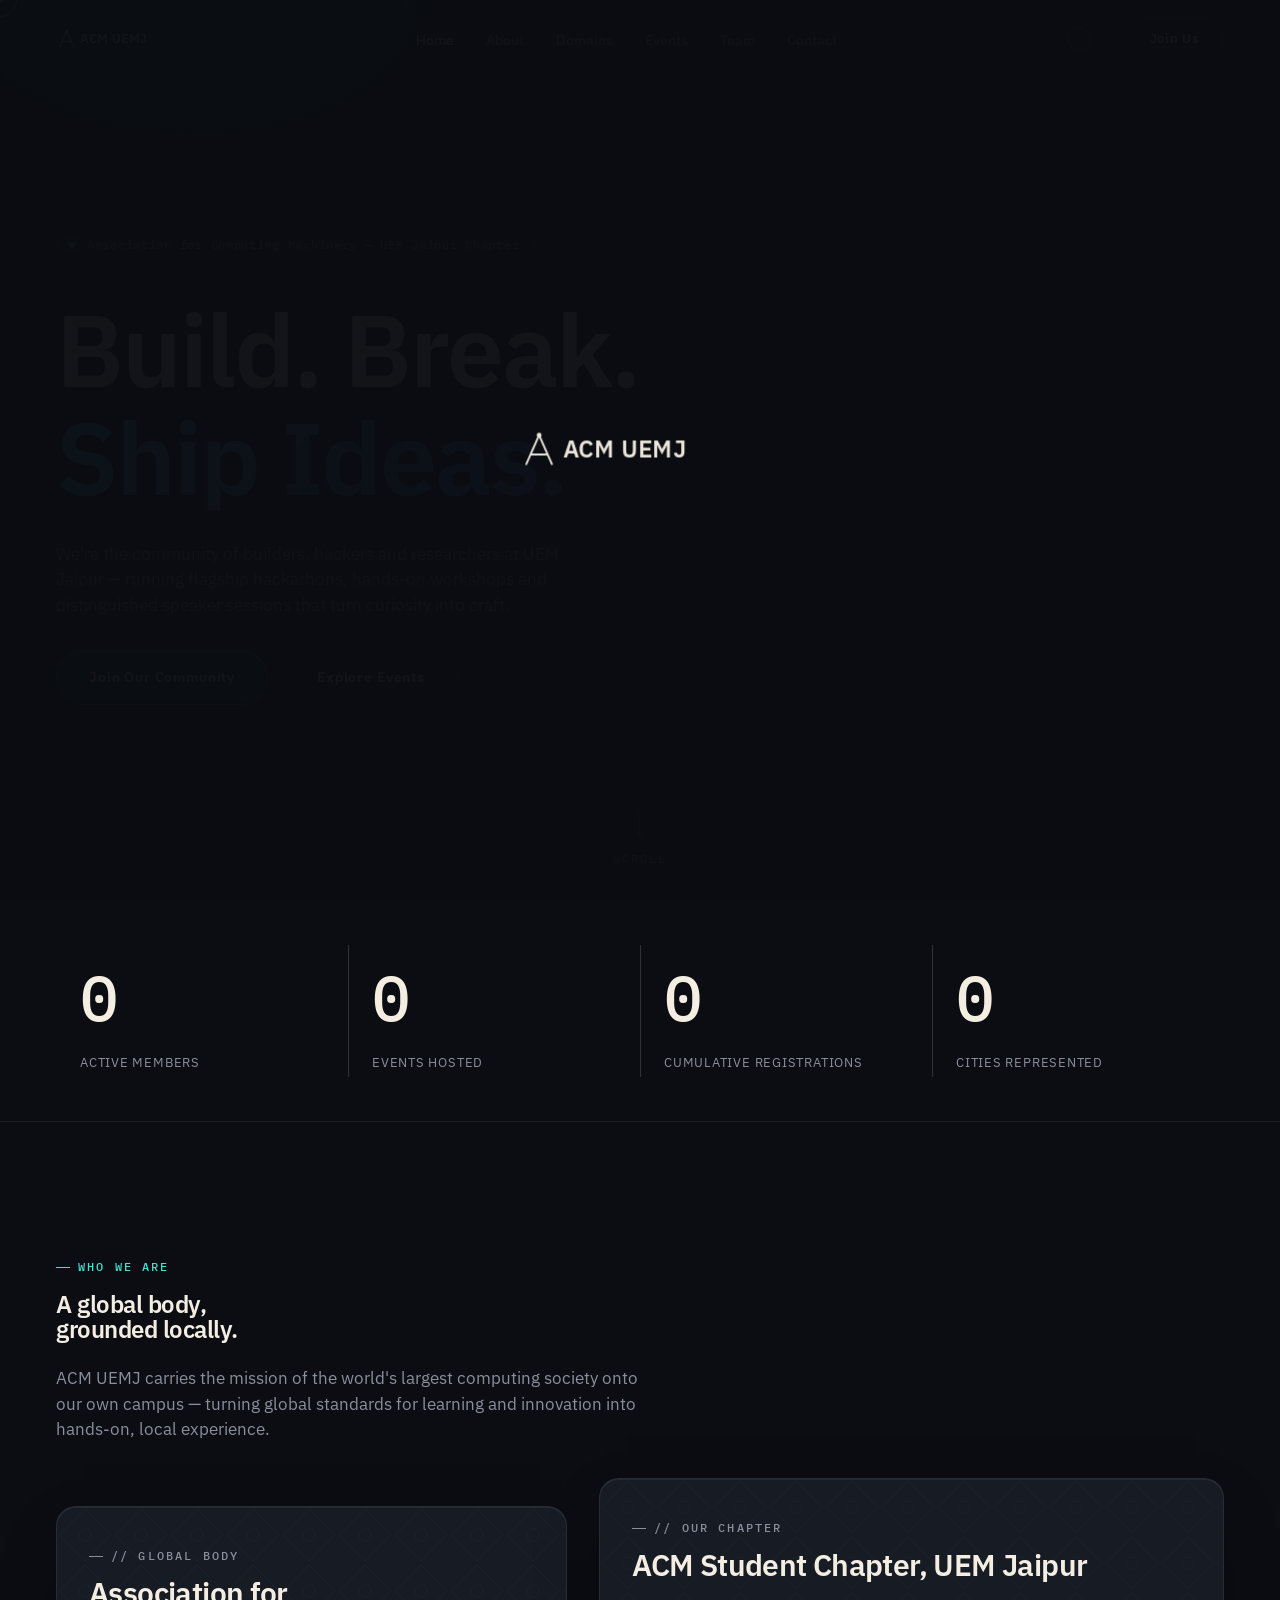
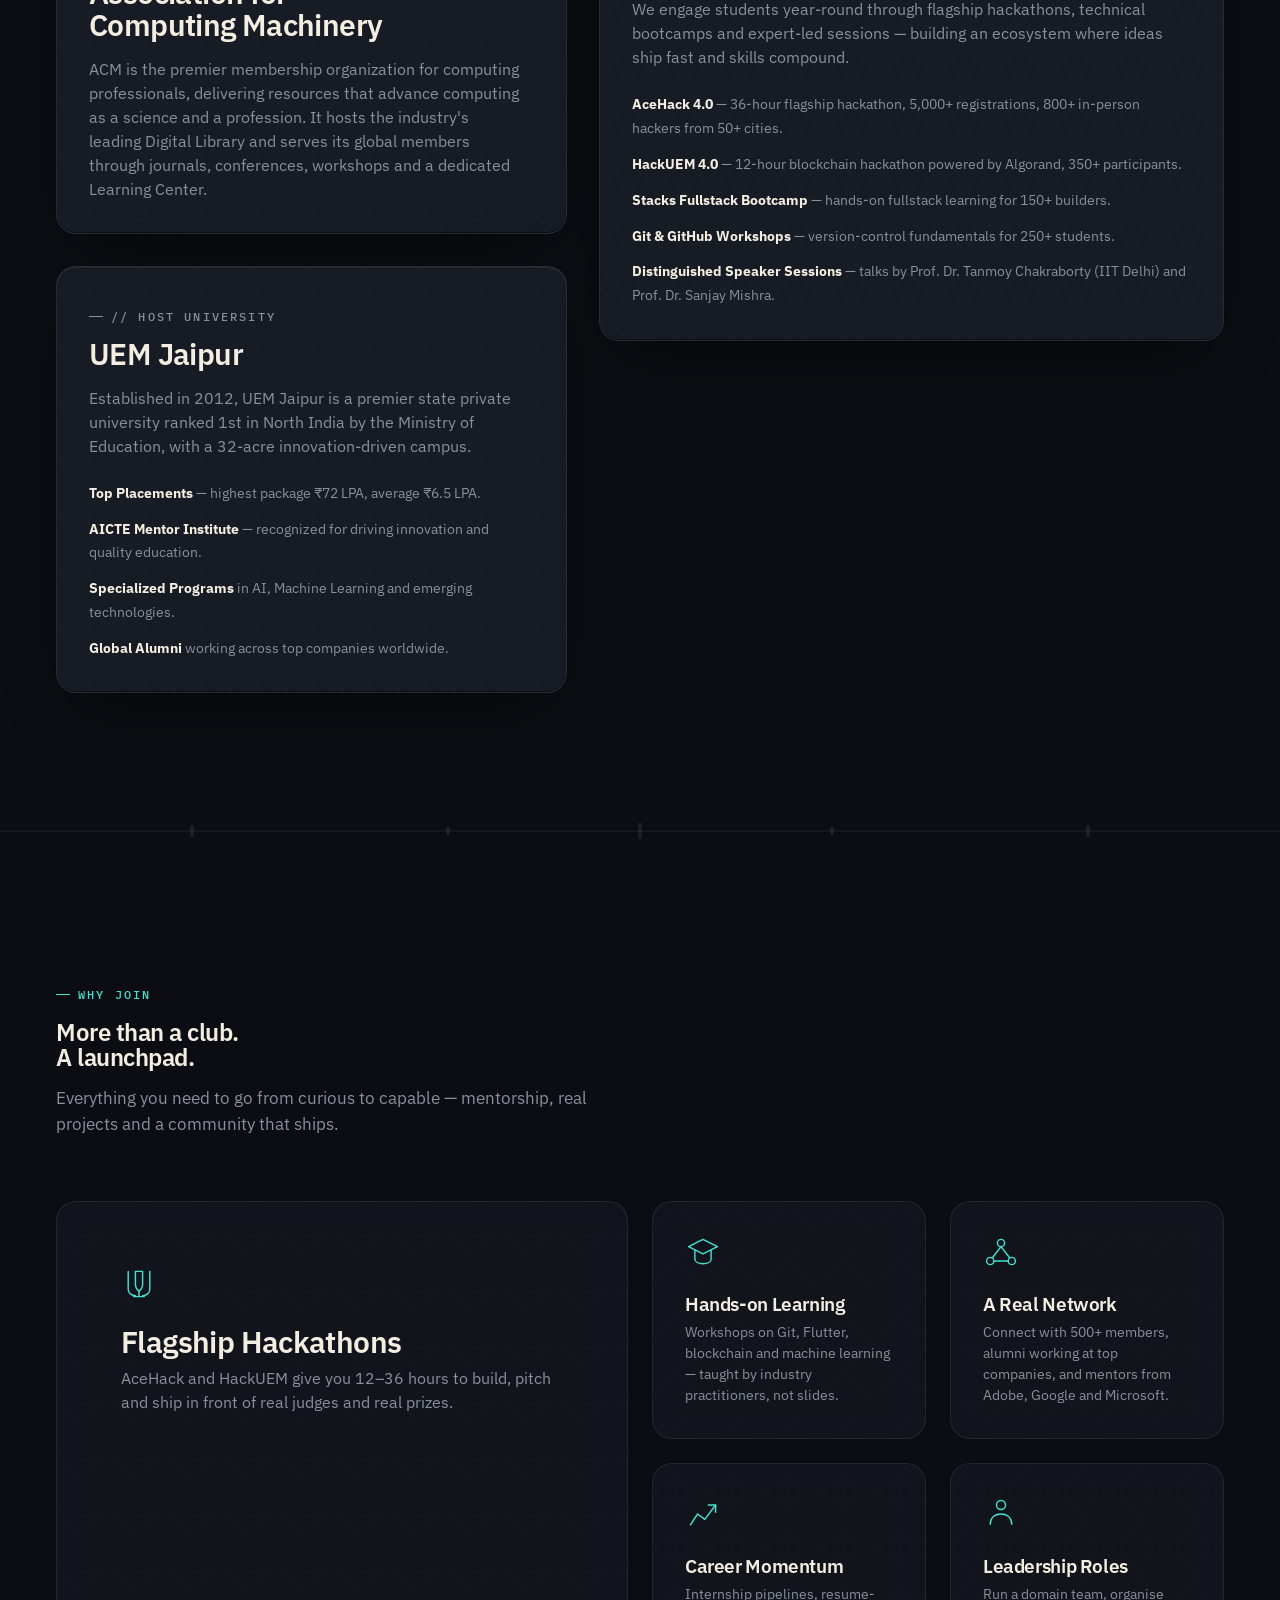
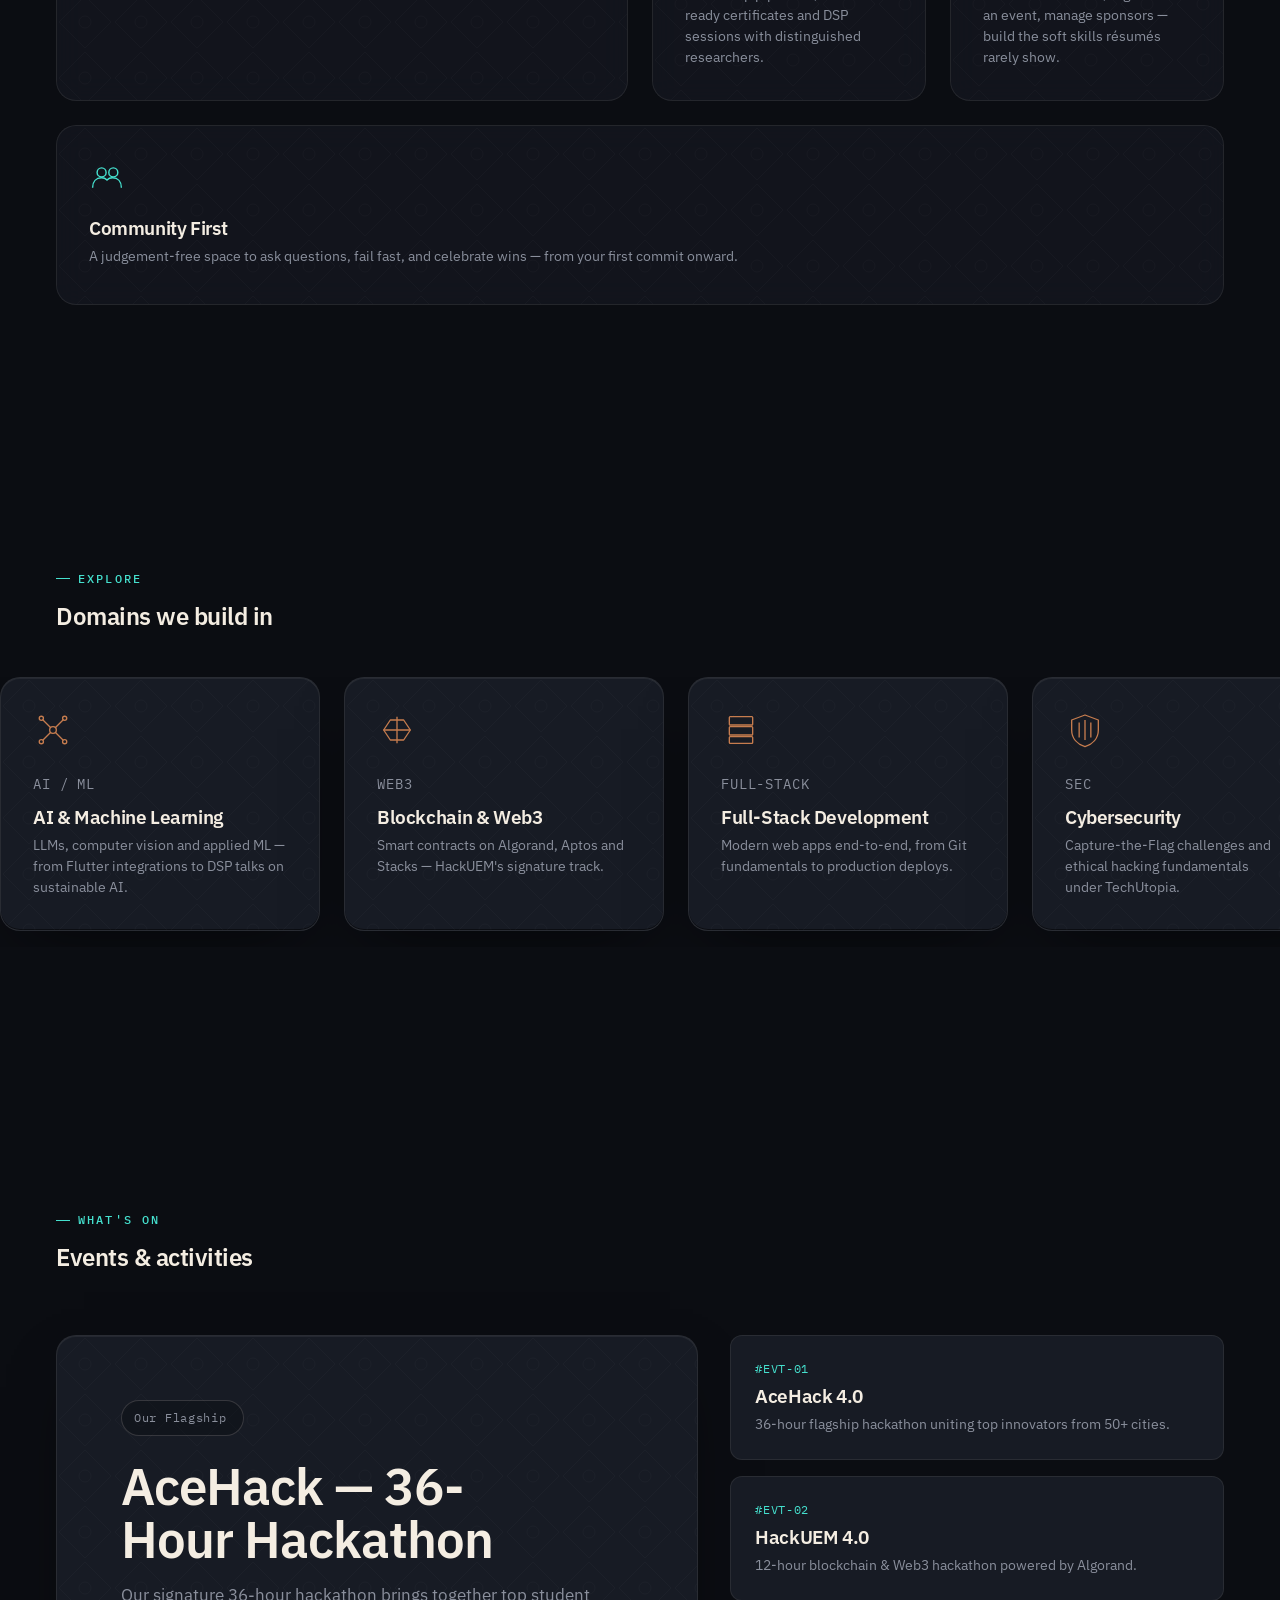
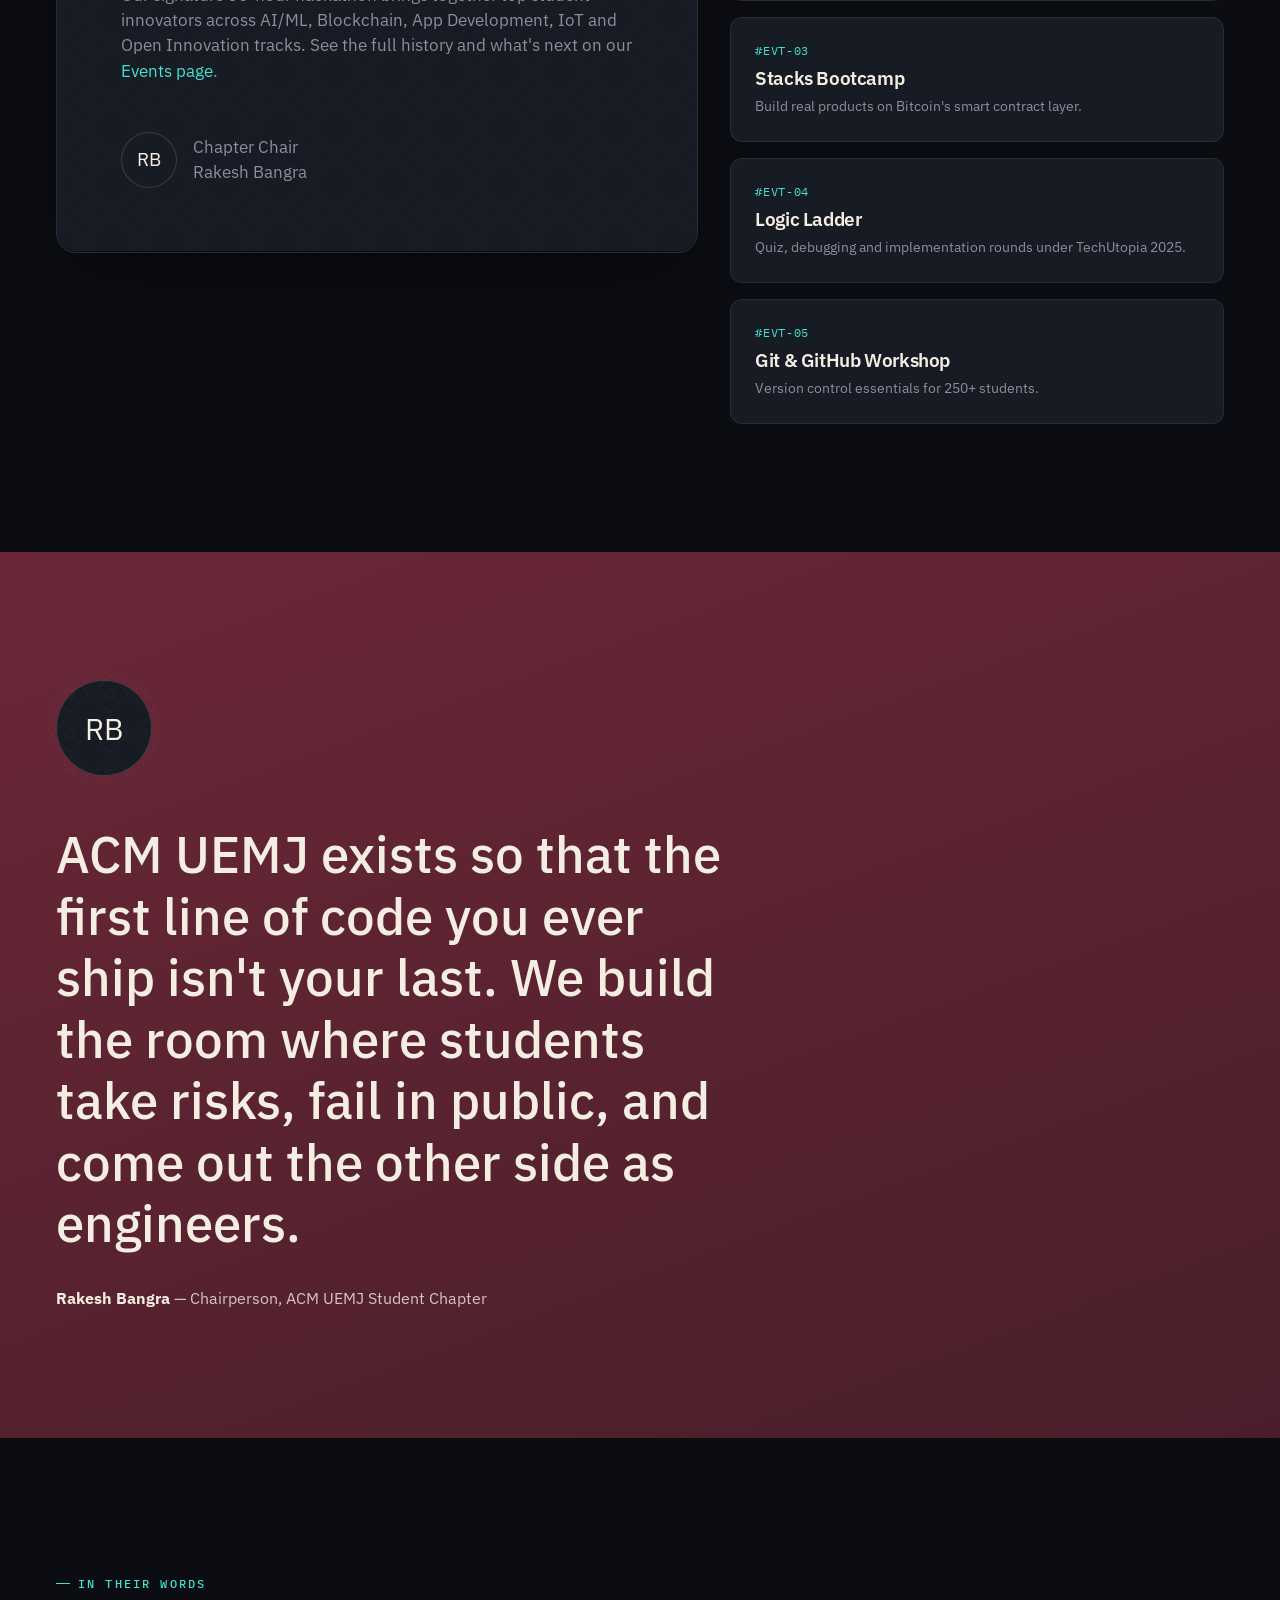
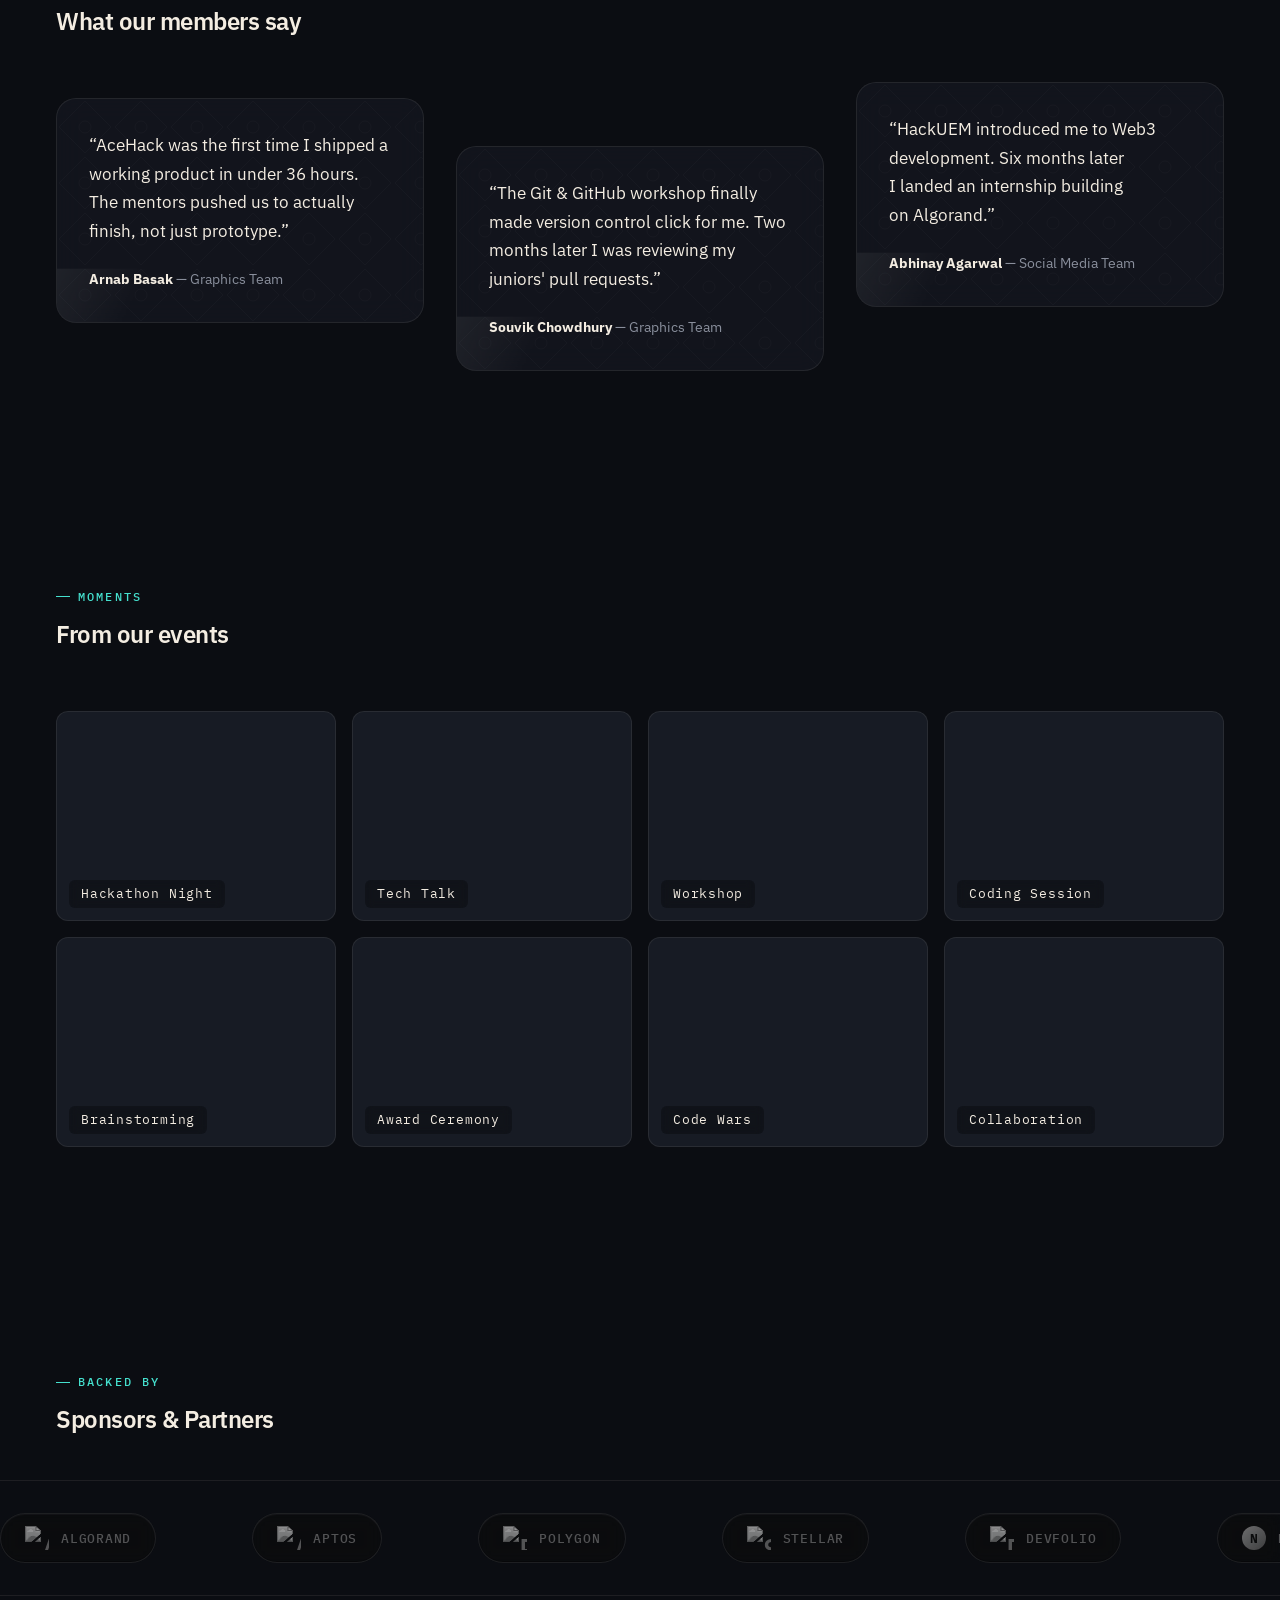
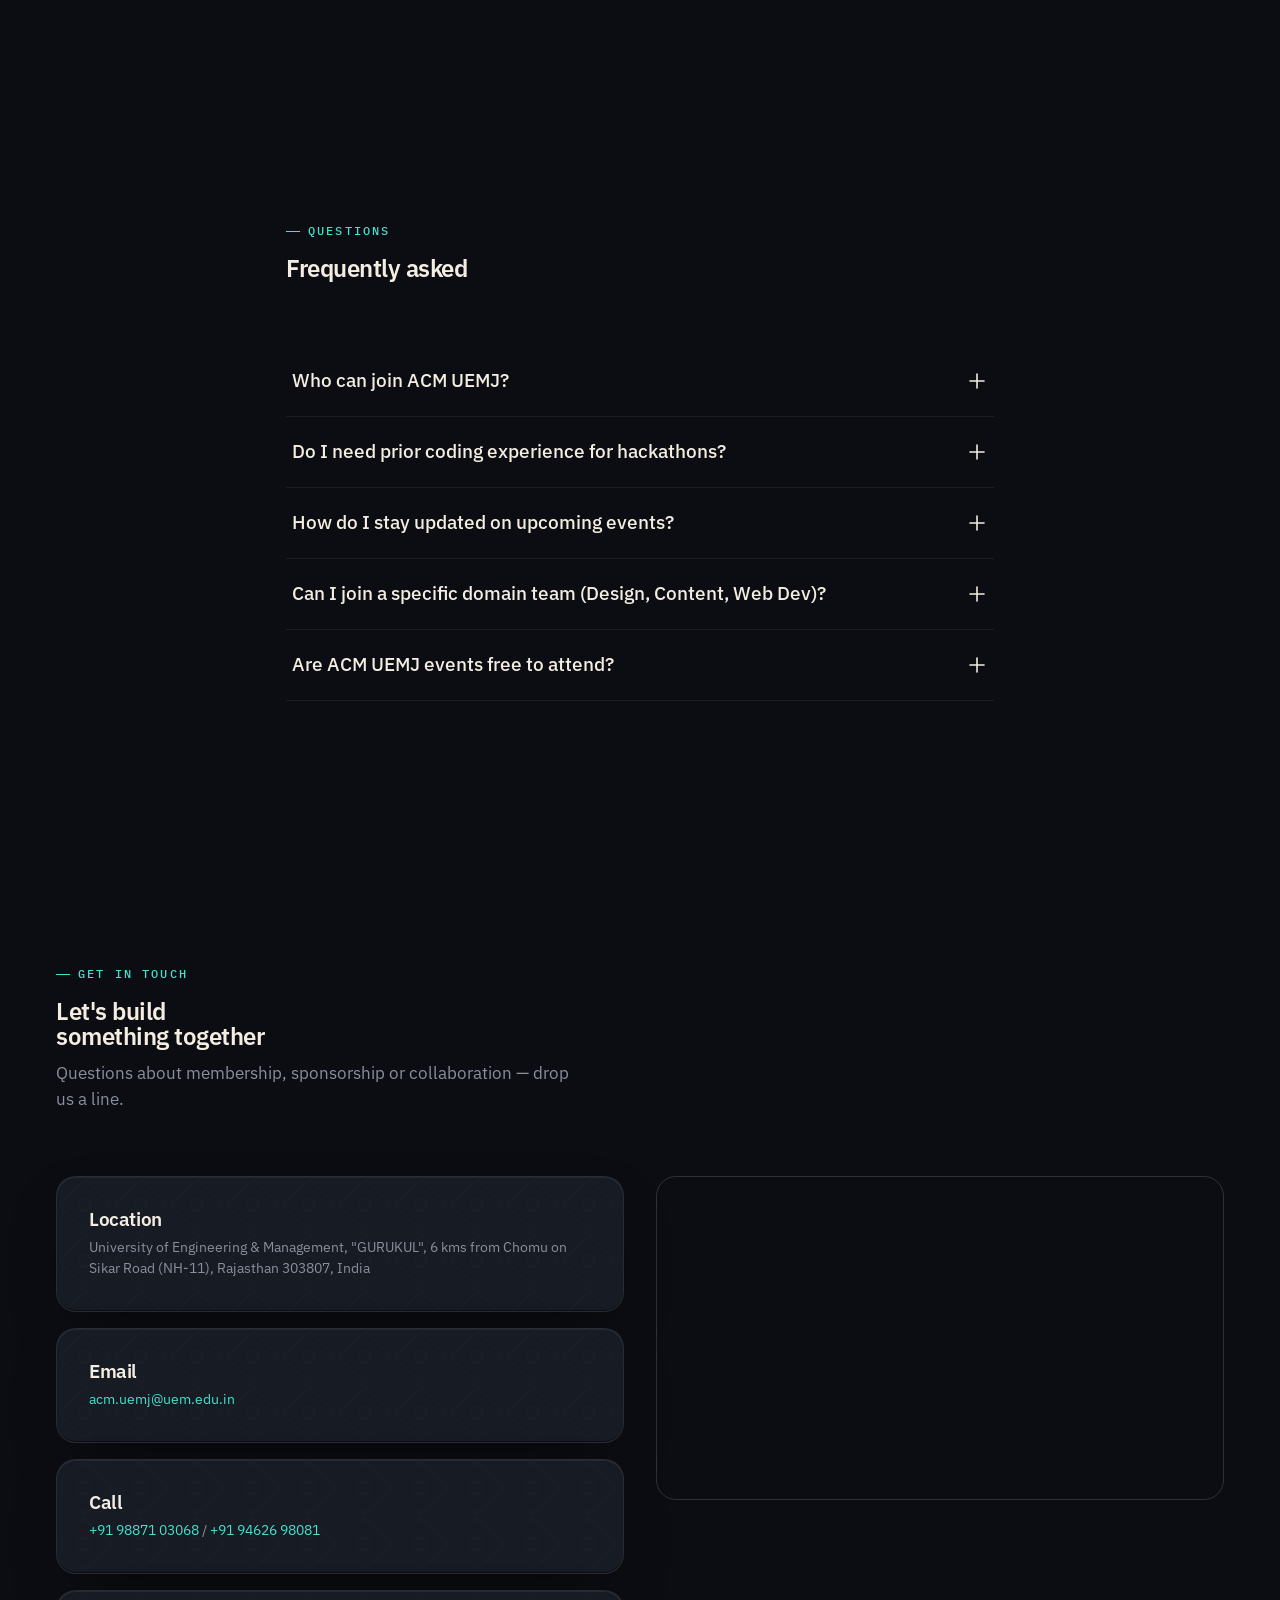
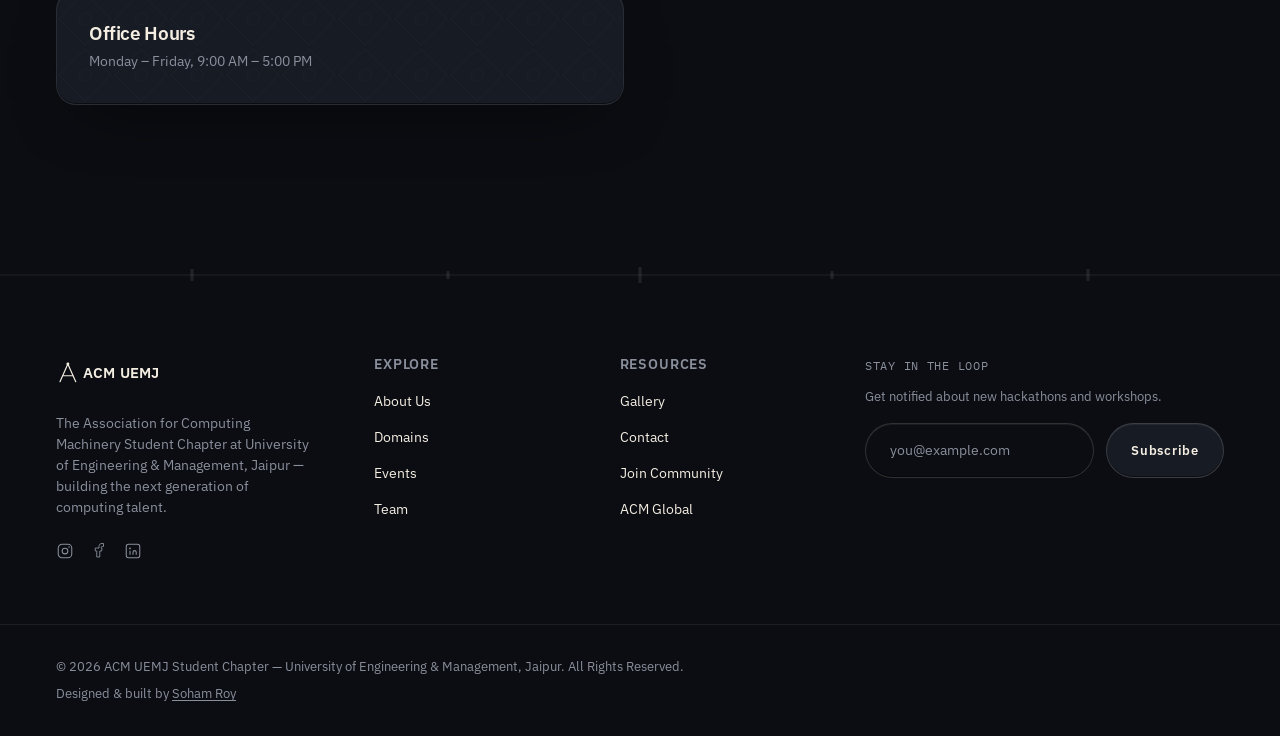
==== index.html @ 5902fcad "Initial ACM UEMJ website" ====
<!doctype html>
<html lang="en">
<head>
<meta charset="UTF-8">
<meta name="viewport" content="width=device-width, initial-scale=1.0">
<title>ACM UEM Jaipur — Association for Computing Machinery Student Chapter</title>
<meta name="description" content="ACM UEM Jaipur is the university's premier student chapter for computing — hackathons, workshops, distinguished speaker talks and a community of builders. Join AceHack, HackUEM and more.">
<meta property="og:title" content="ACM UEM Jaipur — Association for Computing Machinery Student Chapter">
<meta property="og:description" content="ACM UEM Jaipur is the university's premier student chapter for computing — hackathons, workshops, distinguished speaker talks and a community of builders. Join AceHack, HackUEM and more.">
<meta property="og:type" content="website">
<meta name="theme-color" content="#0B0D12">
<link rel="icon" type="image/svg+xml" href="data:image/svg+xml,%3Csvg xmlns='http://www.w3.org/2000/svg' viewBox='0 0 48 48'%3E%3Crect width='48' height='48' rx='10' fill='%230B0D12'/%3E%3Cg stroke='%2345E0CE' stroke-width='2.6' stroke-linecap='round' stroke-linejoin='round' fill='none'%3E%3Cpath d='M12 34 L24 12 L36 34'/%3E%3Cpath d='M17 25 L31 25'/%3E%3C/g%3E%3Ccircle cx='24' cy='12' r='2.6' fill='%2345E0CE'/%3E%3C/svg%3E">

<link rel="preconnect" href="https://fonts.googleapis.com">
<link rel="preconnect" href="https://fonts.gstatic.com" crossorigin>
<link rel="preconnect" href="https://api.fontshare.com">
<link href="https://api.fontshare.com/v2/css?f[]=clash-display@500,600&display=swap" rel="stylesheet">
<link href="https://fonts.googleapis.com/css2?family=IBM+Plex+Sans:wght@400;500;600;700&family=IBM+Plex+Mono:wght@400;500;600&display=swap" rel="stylesheet">

<link rel="stylesheet" href="css/base.css">
<link rel="stylesheet" href="css/components.css">
<link rel="stylesheet" href="css/pages.css">
<link rel="stylesheet" href="css/animations.css">
<link rel="stylesheet" href="css/responsive.css">
</head>
<body>

<a class="l-skip-link" href="#main-content">Skip to content</a>

<!-- Shared Yantra SVG sprite — symbol defs only, never rendered directly -->
<svg style="position:absolute;width:0;height:0;overflow:hidden" aria-hidden="true">
  <symbol id="yantra-arc" viewBox="0 0 200 200">
    <g fill="none" stroke="currentColor" stroke-width="2" stroke-linecap="round">
      <path pathLength="1" d="M20 180 A160 160 0 0 1 180 20"/>
      <path pathLength="1" d="M20 180 L20 165 M20 180 L35 180"/>
      <path pathLength="1" d="M52 128 L62 121"/>
      <path pathLength="1" d="M84 96 L94 89"/>
      <path pathLength="1" d="M116 68 L109 58"/>
      <path pathLength="1" d="M148 40 L141 30"/>
      <path pathLength="1" d="M180 20 L165 20 M180 20 L180 35"/>
      <circle cx="20" cy="180" r="4" fill="currentColor" stroke="none"/>
      <circle cx="100" cy="100" r="3" fill="currentColor" stroke="none"/>
      <circle cx="180" cy="20" r="4" fill="currentColor" stroke="none"/>
      <path pathLength="1" d="M20 180 L100 100 L180 20"/>
    </g>
  </symbol>

  <symbol id="yantra-tick-rule" viewBox="0 0 400 20">
    <g stroke="currentColor" stroke-width="1">
      <line x1="0" y1="10" x2="400" y2="10"/>
      <line x1="60" y1="4" x2="60" y2="16"/>
      <line x1="140" y1="6" x2="140" y2="14"/>
      <line x1="200" y1="2" x2="200" y2="18"/>
      <line x1="260" y1="6" x2="260" y2="14"/>
      <line x1="340" y1="4" x2="340" y2="16"/>
    </g>
  </symbol>

  <symbol id="yantra-wordmark" viewBox="0 0 300 64" fill="none">
    <g stroke="currentColor" stroke-width="2.4" stroke-linecap="round" stroke-linejoin="round">
      <path pathLength="1" d="M8 50 L24 14 L40 50"/>
      <path pathLength="1" d="M14 38 L34 38"/>
      <circle cx="24" cy="14" r="3" fill="currentColor" stroke="none"/>
    </g>
    <text x="54" y="42" font-family="'Clash Display','IBM Plex Sans',sans-serif" font-size="30" font-weight="600" fill="currentColor" letter-spacing="0.5">ACM UEMJ</text>
  </symbol>

  <symbol id="icon-plus" viewBox="0 0 22 22">
    <g stroke="currentColor" stroke-width="1.6" stroke-linecap="round">
      <line x1="11" y1="4" x2="11" y2="18"/>
      <line x1="4" y1="11" x2="18" y2="11"/>
    </g>
  </symbol>
  <symbol id="icon-node" viewBox="0 0 22 22">
    <g stroke="currentColor" stroke-width="1.6" stroke-linecap="round">
      <line x1="4" y1="11" x2="18" y2="11"/>
      <circle cx="4" cy="11" r="2" fill="currentColor" stroke="none"/>
      <circle cx="18" cy="11" r="2" fill="currentColor" stroke="none"/>
    </g>
  </symbol>

  <!-- Domain micro-icons — each a content-appropriate variant of the arc+circuit vocabulary -->
  <symbol id="icon-ai" viewBox="0 0 48 48">
    <g fill="none" stroke="currentColor" stroke-width="1.6" stroke-linecap="round">
      <circle cx="24" cy="24" r="4"/>
      <circle cx="10" cy="10" r="2.5"/>
      <circle cx="38" cy="10" r="2.5"/>
      <circle cx="10" cy="38" r="2.5"/>
      <circle cx="38" cy="38" r="2.5"/>
      <path d="M21 21 L12 12 M27 21 L36 12 M21 27 L12 36 M27 27 L36 36"/>
    </g>
  </symbol>
  <symbol id="icon-blockchain" viewBox="0 0 48 48">
    <g fill="none" stroke="currentColor" stroke-width="1.6" stroke-linejoin="round">
      <path d="M16 12 L32 12 L40 24 L32 36 L16 36 L8 24 Z"/>
      <path d="M24 8 L24 40 M8 24 L40 24"/>
    </g>
  </symbol>
  <symbol id="icon-fullstack" viewBox="0 0 48 48">
    <g fill="none" stroke="currentColor" stroke-width="1.6">
      <rect x="10" y="8" width="28" height="10" rx="1"/>
      <rect x="10" y="20" width="28" height="10" rx="1"/>
      <rect x="10" y="32" width="28" height="8" rx="1"/>
    </g>
  </symbol>
  <symbol id="icon-security" viewBox="0 0 48 48">
    <g fill="none" stroke="currentColor" stroke-width="1.6" stroke-linejoin="round">
      <path d="M24 6 L40 12 V24 C40 34 33 41 24 44 C15 41 8 34 8 24 V12 Z"/>
      <path d="M17 15 L17 33 M24 12 L24 36 M31 15 L31 33"/>
    </g>
  </symbol>
  <symbol id="icon-cp" viewBox="0 0 48 48">
    <g fill="none" stroke="currentColor" stroke-width="1.6" stroke-linecap="round">
      <line x1="10" y1="10" x2="10" y2="38"/>
      <line x1="38" y1="10" x2="38" y2="38"/>
      <line x1="10" y1="14" x2="38" y2="14"/>
      <line x1="10" y1="22" x2="38" y2="22"/>
      <line x1="10" y1="30" x2="38" y2="30"/>
      <line x1="10" y1="38" x2="38" y2="38"/>
    </g>
  </symbol>

  <!-- Why-Join icons, stroke-draw on scroll -->
  <symbol id="icon-learning" viewBox="0 0 40 40">
    <g fill="none" stroke="currentColor" stroke-width="1.6" stroke-linecap="round" stroke-linejoin="round">
      <path d="M4 14 L20 6 L36 14 L20 22 Z"/>
      <path d="M11 18 V28 C11 31 15 33 20 33 C25 33 29 31 29 28 V18"/>
    </g>
  </symbol>
  <symbol id="icon-network" viewBox="0 0 40 40">
    <g fill="none" stroke="currentColor" stroke-width="1.6">
      <circle cx="20" cy="10" r="4"/>
      <circle cx="8" cy="30" r="4"/>
      <circle cx="32" cy="30" r="4"/>
      <path d="M20 14 L10 27 M20 14 L30 27 M12 30 L28 30"/>
    </g>
  </symbol>
  <symbol id="icon-hackathon" viewBox="0 0 40 40">
    <g fill="none" stroke="currentColor" stroke-width="1.6" stroke-linecap="round" stroke-linejoin="round">
      <path d="M8 6 L8 26 C8 30 12 33 16 33"/>
      <path d="M32 6 L32 26 C32 30 28 33 24 33"/>
      <path d="M16 6 L24 6 L24 20 C24 25 20 28 20 28 C20 28 16 25 16 20 Z"/>
      <line x1="20" y1="28" x2="20" y2="34"/>
      <line x1="14" y1="34" x2="26" y2="34"/>
    </g>
  </symbol>
  <symbol id="icon-career" viewBox="0 0 40 40">
    <g fill="none" stroke="currentColor" stroke-width="1.6" stroke-linecap="round" stroke-linejoin="round">
      <path d="M6 32 L14 20 L22 26 L34 10"/>
      <path d="M26 10 L34 10 L34 18"/>
    </g>
  </symbol>
  <symbol id="icon-leadership" viewBox="0 0 40 40">
    <g fill="none" stroke="currentColor" stroke-width="1.6">
      <circle cx="20" cy="10" r="5"/>
      <path d="M8 32 C8 24 13 20 20 20 C27 20 32 24 32 32"/>
    </g>
  </symbol>
  <symbol id="icon-community" viewBox="0 0 40 40">
    <g fill="none" stroke="currentColor" stroke-width="1.6">
      <circle cx="14" cy="16" r="5"/>
      <circle cx="27" cy="16" r="5"/>
      <path d="M4 33 C4 26 8 22 14 22 C16.5 22 18.6 23 20 24.5 C21.4 23 23.5 22 26 22 C32 22 36 26 36 33"/>
    </g>
  </symbol>
</svg>

<div class="l-bg-glow" aria-hidden="true"></div>
<div class="l-noise" aria-hidden="true"></div>

<!-- LOADER -->
<div class="c-loader" id="loader" role="status" aria-label="Loading ACM UEMJ">
  <div class="c-loader__block"></div>
  <svg class="c-loader__engrave" viewBox="0 0 200 200" aria-hidden="true"><use href="#yantra-arc"/></svg>
  <svg class="c-loader__circuit" viewBox="0 0 200 200" aria-hidden="true"><use href="#yantra-arc"/></svg>
  <svg class="c-loader__wordmark" viewBox="0 0 300 64" aria-hidden="true"><use href="#yantra-wordmark"/></svg>
</div>

<!-- CURSOR -->
<div class="c-cursor" aria-hidden="true">
  <div class="c-cursor__dot"></div>
  <div class="c-cursor__ring"></div>
</div>

<!-- NAV -->
<header class="c-nav" id="nav">
  <div class="l-container c-nav__inner">
    <a href="index.html" class="c-nav__logo" aria-label="ACM UEMJ home">
      <svg viewBox="0 0 300 64"><use href="#yantra-wordmark"/></svg>
    </a>

    <button class="c-nav__toggle" id="navToggle" aria-label="Toggle navigation menu" aria-expanded="false" aria-controls="navLinks">
      <span></span><span></span><span></span>
    </button>

    <nav aria-label="Primary" id="navLinks" class="c-nav__links-wrap">
      <ul class="c-nav__links">
        <li><a href="index.html" class="c-nav__link" aria-current="page">Home</a></li>
        <li><a href="index.html#about" class="c-nav__link">About</a></li>
        <li><a href="index.html#domains" class="c-nav__link">Domains</a></li>
        <li><a href="event.html" class="c-nav__link">Events</a></li>
        <li><a href="team.html" class="c-nav__link">Team</a></li>
        <li><a href="index.html#contact" class="c-nav__link">Contact</a></li>
      </ul>
    </nav>

    <svg class="c-nav__progress" viewBox="0 0 28 28" aria-hidden="true">
      <circle class="c-nav__progress-track" cx="14" cy="14" r="11"/>
      <circle id="navProgressArc" cx="14" cy="14" r="11" stroke-dasharray="69.1" stroke-dashoffset="69.1" transform="rotate(-90 14 14)"/>
    </svg>

    <a href="https://chat.whatsapp.com/GP6PHTk5INKBIdCBy1PmlT" target="_blank" rel="noopener" class="c-btn c-btn--ghost c-btn--sm" data-magnetic data-cursor-hover>Join Us</a>
  </div>
</header>

<main id="main-content" tabindex="-1">

  <!-- 1. HERO -->
  <section class="s-hero" aria-label="Introduction">
    <div class="l-container s-hero__grid">
      <div class="s-hero__content">
        <p class="c-badge"><span class="c-badge__dot"></span> Association for Computing Machinery — UEM Jaipur Chapter</p>
        <h1 class="s-hero__headline" data-split-headline>
          <span>Build. Break.</span>
          <span class="s-hero__rotate" data-words='["Ship Ideas.","Ship Code.","Ship the Future."]'>Ship Ideas.</span>
        </h1>
        <p class="s-hero__sub">We're the community of builders, hackers and researchers at UEM Jaipur — running flagship hackathons, hands-on workshops and distinguished speaker sessions that turn curiosity into craft.</p>
        <div class="s-hero__actions">
          <a href="https://chat.whatsapp.com/GP6PHTk5INKBIdCBy1PmlT" target="_blank" rel="noopener" class="c-btn c-btn--primary" data-magnetic data-cursor-hover>Join Our Community</a>
          <a href="event.html" class="c-btn c-btn--ghost" data-magnetic data-cursor-hover>Explore Events</a>
        </div>
      </div>
      <canvas class="s-hero__constellation" aria-hidden="true"></canvas>
    </div>
    <div class="s-hero__scroll-cue" aria-hidden="true">
      <svg viewBox="0 0 12 40"><line x1="6" y1="0" x2="6" y2="30" stroke="currentColor" stroke-width="1"/><path d="M2 26 L6 32 L10 26" fill="none" stroke="currentColor" stroke-width="1"/></svg>
      <span>Scroll</span>
    </div>
  </section>

  <!-- 2. STATS -->
  <section class="s-stats" aria-label="Chapter statistics">
    <ul class="s-stats__rail l-container">
      <li class="s-stats__item"><span class="c-mono-stat" data-count="500" data-suffix="+">0</span><span class="s-stats__label">Active Members</span></li>
      <li class="s-stats__item"><span class="c-mono-stat" data-count="25" data-suffix="+">0</span><span class="s-stats__label">Events Hosted</span></li>
      <li class="s-stats__item"><span class="c-mono-stat" data-count="9000" data-suffix="+">0</span><span class="s-stats__label">Cumulative Registrations</span></li>
      <li class="s-stats__item"><span class="c-mono-stat" data-count="50" data-suffix="+">0</span><span class="s-stats__label">Cities Represented</span></li>
    </ul>
  </section>

  <!-- 3. ABOUT -->
  <section class="s-about" id="about" aria-labelledby="about-title">
    <div class="l-container">
      <p class="c-eyebrow" data-reveal>Who we are</p>
      <h2 id="about-title" class="s-about__title" data-reveal>A global body, grounded locally.</h2>
      <p class="s-about__intro" data-reveal>ACM UEMJ carries the mission of the world's largest computing society onto our own campus — turning global standards for learning and innovation into hands-on, local experience.</p>

      <div class="s-about__grid">
        <article class="c-card c-card--engraved s-about__panel s-about__panel--global" data-depth="0.2" data-reveal>
          <p class="c-eyebrow">// Global Body</p>
          <h3>Association for Computing Machinery</h3>
          <p>ACM is the premier membership organization for computing professionals, delivering resources that advance computing as a science and a profession. It hosts the industry's leading Digital Library and serves its global members through journals, conferences, workshops and a dedicated Learning Center.</p>
        </article>

        <article class="c-card c-card--engraved s-about__panel s-about__panel--chapter" data-depth="0.45" data-reveal>
          <p class="c-eyebrow">// Our Chapter</p>
          <h3>ACM Student Chapter, UEM Jaipur</h3>
          <p>We engage students year-round through flagship hackathons, technical bootcamps and expert-led sessions — building an ecosystem where ideas ship fast and skills compound.</p>
          <ul class="s-about__facts">
            <li><strong>AceHack 4.0</strong> — 36-hour flagship hackathon, 5,000+ registrations, 800+ in-person hackers from 50+ cities.</li>
            <li><strong>HackUEM 4.0</strong> — 12-hour blockchain hackathon powered by Algorand, 350+ participants.</li>
            <li><strong>Stacks Fullstack Bootcamp</strong> — hands-on fullstack learning for 150+ builders.</li>
            <li><strong>Git &amp; GitHub Workshops</strong> — version-control fundamentals for 250+ students.</li>
            <li><strong>Distinguished Speaker Sessions</strong> — talks by Prof. Dr. Tanmoy Chakraborty (IIT Delhi) and Prof. Dr. Sanjay Mishra.</li>
          </ul>
        </article>

        <article class="c-card c-card--engraved s-about__panel s-about__panel--university" data-depth="0.3" data-reveal>
          <p class="c-eyebrow">// Host University</p>
          <h3>UEM Jaipur</h3>
          <p>Established in 2012, UEM Jaipur is a premier state private university ranked 1st in North India by the Ministry of Education, with a 32-acre innovation-driven campus.</p>
          <ul class="s-about__facts">
            <li><strong>Top Placements</strong> — highest package ₹72 LPA, average ₹6.5 LPA.</li>
            <li><strong>AICTE Mentor Institute</strong> — recognized for driving innovation and quality education.</li>
            <li><strong>Specialized Programs</strong> in AI, Machine Learning and emerging technologies.</li>
            <li><strong>Global Alumni</strong> working across top companies worldwide.</li>
          </ul>
        </article>
      </div>
    </div>
  </section>

  <svg class="c-divider--yantra" viewBox="0 0 400 20" preserveAspectRatio="none" aria-hidden="true" data-reveal="draw"><use href="#yantra-tick-rule"/></svg>

  <!-- 4. WHY JOIN -->
  <section class="s-why" aria-labelledby="why-title">
    <div class="l-container">
      <p class="c-eyebrow" data-reveal>Why join</p>
      <h2 id="why-title" data-reveal>More than a club. A launchpad.</h2>
      <p class="s-why__intro" data-reveal>Everything you need to go from curious to capable — mentorship, real projects and a community that ships.</p>

      <div class="s-why__grid">
        <article class="c-card c-card--feature s-why__card s-why__card--feature" data-reveal>
          <svg class="s-why__icon" viewBox="0 0 40 40" aria-hidden="true" data-reveal="draw"><use href="#icon-hackathon"/></svg>
          <h3>Flagship Hackathons</h3>
          <p>AceHack and HackUEM give you 12–36 hours to build, pitch and ship in front of real judges and real prizes.</p>
        </article>
        <article class="c-card s-why__card" data-reveal>
          <svg class="s-why__icon" viewBox="0 0 40 40" aria-hidden="true" data-reveal="draw"><use href="#icon-learning"/></svg>
          <h3>Hands-on Learning</h3>
          <p>Workshops on Git, Flutter, blockchain and machine learning — taught by industry practitioners, not slides.</p>
        </article>
        <article class="c-card s-why__card" data-reveal>
          <svg class="s-why__icon" viewBox="0 0 40 40" aria-hidden="true" data-reveal="draw"><use href="#icon-network"/></svg>
          <h3>A Real Network</h3>
          <p>Connect with 500+ members, alumni working at top companies, and mentors from Adobe, Google and Microsoft.</p>
        </article>
        <article class="c-card s-why__card" data-reveal>
          <svg class="s-why__icon" viewBox="0 0 40 40" aria-hidden="true" data-reveal="draw"><use href="#icon-career"/></svg>
          <h3>Career Momentum</h3>
          <p>Internship pipelines, resume-ready certificates and DSP sessions with distinguished researchers.</p>
        </article>
        <article class="c-card s-why__card" data-reveal>
          <svg class="s-why__icon" viewBox="0 0 40 40" aria-hidden="true" data-reveal="draw"><use href="#icon-leadership"/></svg>
          <h3>Leadership Roles</h3>
          <p>Run a domain team, organise an event, manage sponsors — build the soft skills résumés rarely show.</p>
        </article>
        <article class="c-card s-why__card s-why__card--wide" data-reveal>
          <svg class="s-why__icon" viewBox="0 0 40 40" aria-hidden="true" data-reveal="draw"><use href="#icon-community"/></svg>
          <h3>Community First</h3>
          <p>A judgement-free space to ask questions, fail fast, and celebrate wins — from your first commit onward.</p>
        </article>
      </div>
    </div>
  </section>

  <!-- 5. DOMAINS -->
  <section class="s-domains" id="domains" aria-labelledby="domains-title">
    <div class="l-container s-domains__head">
      <p class="c-eyebrow" data-reveal>Explore</p>
      <h2 id="domains-title" data-reveal>Domains we build in</h2>
    </div>
    <ul class="s-domains__rail" data-lenis-prevent>
      <li class="c-card c-card--engraved s-domains__card" data-tilt>
        <svg class="s-domains__icon" viewBox="0 0 48 48" aria-hidden="true"><use href="#icon-ai"/></svg>
        <p class="s-domains__tag">AI / ML</p>
        <h3>AI &amp; Machine Learning</h3>
        <p>LLMs, computer vision and applied ML — from Flutter integrations to DSP talks on sustainable AI.</p>
      </li>
      <li class="c-card c-card--engraved s-domains__card" data-tilt>
        <svg class="s-domains__icon" viewBox="0 0 48 48" aria-hidden="true"><use href="#icon-blockchain"/></svg>
        <p class="s-domains__tag">WEB3</p>
        <h3>Blockchain &amp; Web3</h3>
        <p>Smart contracts on Algorand, Aptos and Stacks — HackUEM's signature track.</p>
      </li>
      <li class="c-card c-card--engraved s-domains__card" data-tilt>
        <svg class="s-domains__icon" viewBox="0 0 48 48" aria-hidden="true"><use href="#icon-fullstack"/></svg>
        <p class="s-domains__tag">FULL-STACK</p>
        <h3>Full-Stack Development</h3>
        <p>Modern web apps end-to-end, from Git fundamentals to production deploys.</p>
      </li>
      <li class="c-card c-card--engraved s-domains__card" data-tilt>
        <svg class="s-domains__icon" viewBox="0 0 48 48" aria-hidden="true"><use href="#icon-security"/></svg>
        <p class="s-domains__tag">SEC</p>
        <h3>Cybersecurity</h3>
        <p>Capture-the-Flag challenges and ethical hacking fundamentals under TechUtopia.</p>
      </li>
      <li class="c-card c-card--engraved s-domains__card" data-tilt>
        <svg class="s-domains__icon" viewBox="0 0 48 48" aria-hidden="true"><use href="#icon-cp"/></svg>
        <p class="s-domains__tag">CP</p>
        <h3>Competitive Programming</h3>
        <p>Logic Ladder and campus-wide coding competitions to sharpen algorithmic thinking.</p>
      </li>
    </ul>
  </section>

  <!-- 6. EVENTS PREVIEW -->
  <section class="s-events" id="events" aria-labelledby="events-title">
    <div class="l-container">
      <p class="c-eyebrow" data-reveal>What's on</p>
      <h2 id="events-title" data-reveal>Events &amp; activities</h2>

      <div class="s-events__grid">
        <article class="c-card c-card--engraved c-card--feature s-events__featured" data-reveal>
          <span class="c-badge">Our Flagship</span>
          <h3>AceHack — 36-Hour Hackathon</h3>
          <p>Our signature 36-hour hackathon brings together top student innovators across AI/ML, Blockchain, App Development, IoT and Open Innovation tracks. See the full history and what's next on our <a href="event.html">Events page</a>.</p>
          <div class="s-events__speaker">
            <div class="c-monogram" aria-hidden="true">RB</div>
            <div>
              <p class="s-events__speaker-label">Chapter Chair</p>
              <p class="s-events__speaker-name">Rakesh Bangra</p>
            </div>
          </div>
        </article>

        <ul class="s-events__rail" data-lenis-prevent>
          <li class="c-card c-card--placard"><p class="s-events__id">#EVT-01</p><h4>AceHack 4.0</h4><p>36-hour flagship hackathon uniting top innovators from 50+ cities.</p></li>
          <li class="c-card c-card--placard"><p class="s-events__id">#EVT-02</p><h4>HackUEM 4.0</h4><p>12-hour blockchain &amp; Web3 hackathon powered by Algorand.</p></li>
          <li class="c-card c-card--placard"><p class="s-events__id">#EVT-03</p><h4>Stacks Bootcamp</h4><p>Build real products on Bitcoin's smart contract layer.</p></li>
          <li class="c-card c-card--placard"><p class="s-events__id">#EVT-04</p><h4>Logic Ladder</h4><p>Quiz, debugging and implementation rounds under TechUtopia 2025.</p></li>
          <li class="c-card c-card--placard"><p class="s-events__id">#EVT-05</p><h4>Git &amp; GitHub Workshop</h4><p>Version control essentials for 250+ students.</p></li>
        </ul>
      </div>
    </div>
  </section>

  <!-- 7. CHAIRPERSON QUOTE -->
  <section class="s-quote" aria-label="Message from the chairperson">
    <div class="l-container s-quote__grid">
      <div class="c-monogram c-monogram--jali" aria-hidden="true">RB</div>
      <div class="s-quote__body">
        <svg class="s-quote__mark" viewBox="0 0 200 200" aria-hidden="true"><use href="#yantra-arc"/></svg>
        <blockquote class="s-quote__text">ACM UEMJ exists so that the first line of code you ever ship isn't your last. We build the room where students take risks, fail in public, and come out the other side as engineers.</blockquote>
        <p class="s-quote__author"><strong>Rakesh Bangra</strong> — Chairperson, ACM UEMJ Student Chapter</p>
      </div>
    </div>
  </section>

  <!-- 8. TESTIMONIALS -->
  <section class="s-testimonials" aria-labelledby="testimonials-title">
    <div class="l-container">
      <p class="c-eyebrow" data-reveal>In their words</p>
      <h2 id="testimonials-title" data-reveal>What our members say</h2>
      <ul class="s-testimonials__grid">
        <li class="c-card s-testimonials__card" data-reveal>
          <p>&ldquo;AceHack was the first time I shipped a working product in under 36 hours. The mentors pushed us to actually finish, not just prototype.&rdquo;</p>
          <p class="s-testimonials__author"><strong>Arnab Basak</strong> — Graphics Team</p>
        </li>
        <li class="c-card s-testimonials__card" data-reveal>
          <p>&ldquo;The Git &amp; GitHub workshop finally made version control click for me. Two months later I was reviewing my juniors' pull requests.&rdquo;</p>
          <p class="s-testimonials__author"><strong>Souvik Chowdhury</strong> — Graphics Team</p>
        </li>
        <li class="c-card s-testimonials__card" data-reveal>
          <p>&ldquo;HackUEM introduced me to Web3 development. Six months later I landed an internship building on Algorand.&rdquo;</p>
          <p class="s-testimonials__author"><strong>Abhinay Agarwal</strong> — Social Media Team</p>
        </li>
      </ul>
    </div>
  </section>

  <!-- 9. GALLERY -->
  <section class="s-gallery" id="gallery" aria-labelledby="gallery-title">
    <div class="l-container">
      <p class="c-eyebrow" data-reveal>Moments</p>
      <h2 id="gallery-title" data-reveal>From our events</h2>
      <ul class="s-gallery__grid">
        <li class="c-plate" role="img" aria-label="Abstract generative pattern representing: Hackathon Night"><canvas data-seed="Hackathon Night"></canvas><span class="c-plate__caption">Hackathon Night</span></li>
        <li class="c-plate" role="img" aria-label="Abstract generative pattern representing: Tech Talk"><canvas data-seed="Tech Talk"></canvas><span class="c-plate__caption">Tech Talk</span></li>
        <li class="c-plate" role="img" aria-label="Abstract generative pattern representing: Workshop"><canvas data-seed="Workshop"></canvas><span class="c-plate__caption">Workshop</span></li>
        <li class="c-plate" role="img" aria-label="Abstract generative pattern representing: Coding Session"><canvas data-seed="Coding Session"></canvas><span class="c-plate__caption">Coding Session</span></li>
        <li class="c-plate" role="img" aria-label="Abstract generative pattern representing: Brainstorming"><canvas data-seed="Brainstorming"></canvas><span class="c-plate__caption">Brainstorming</span></li>
        <li class="c-plate" role="img" aria-label="Abstract generative pattern representing: Award Ceremony"><canvas data-seed="Award Ceremony"></canvas><span class="c-plate__caption">Award Ceremony</span></li>
        <li class="c-plate" role="img" aria-label="Abstract generative pattern representing: Code Wars"><canvas data-seed="Code Wars"></canvas><span class="c-plate__caption">Code Wars</span></li>
        <li class="c-plate" role="img" aria-label="Abstract generative pattern representing: Collaboration"><canvas data-seed="Collaboration"></canvas><span class="c-plate__caption">Collaboration</span></li>
      </ul>
    </div>
  </section>

  <!-- 10. SPONSORS -->
  <section class="s-sponsors" aria-labelledby="sponsors-title">
    <div class="l-container"><p class="c-eyebrow" data-reveal>Backed by</p><h2 id="sponsors-title" data-reveal>Sponsors &amp; Partners</h2></div>
    <div class="c-marquee" id="sponsorMarquee">
      <ul class="c-marquee__track">
        <li class="c-sponsor-chip" title="Algorand"><img src="https://algorand.co/hs-fs/hubfs/algorand-logo-dark.svg" alt="Algorand logo" loading="lazy" decoding="async"><span>Algorand</span></li>
        <li class="c-sponsor-chip" title="Aptos"><img src="https://www.aptos.com/assets/aptos-logo.svg" alt="Aptos logo" loading="lazy" decoding="async"><span>Aptos</span></li>
        <li class="c-sponsor-chip" title="Polygon"><img src="https://polygon.technology/favicon.ico" alt="Polygon logo" loading="lazy" decoding="async"><span>Polygon</span></li>
        <li class="c-sponsor-chip" title="Stellar"><img src="https://stellar.org/favicon.ico" alt="Stellar logo" loading="lazy" decoding="async"><span>Stellar</span></li>
        <li class="c-sponsor-chip" title="Devfolio"><img src="https://devfolio.co/favicon.ico" alt="Devfolio logo" loading="lazy" decoding="async"><span>Devfolio</span></li>
        <li class="c-sponsor-chip" title="Nordek"><span class="c-sponsor-chip__fallback">N</span><span>Nordek</span></li>
        <li class="c-sponsor-chip" title="Orkes"><img src="https://orkes.io/favicon.ico" alt="Orkes logo" loading="lazy" decoding="async"><span>Orkes</span></li>
        <li class="c-sponsor-chip" title="Stacks"><img src="https://www.stacks.co/favicon.ico" alt="Stacks logo" loading="lazy" decoding="async"><span>Stacks</span></li>
      </ul>
    </div>
  </section>

  <!-- 11. FAQ -->
  <section class="s-faq" aria-labelledby="faq-title">
    <div class="l-container">
      <p class="c-eyebrow" data-reveal>Questions</p>
      <h2 id="faq-title" data-reveal>Frequently asked</h2>
      <div class="c-accordion">
        <div class="c-accordion__item">
          <h3><button class="c-accordion__trigger" aria-expanded="false" aria-controls="faq-1">
            Who can join ACM UEMJ?
            <span class="c-accordion__icon"><svg class="c-accordion__icon-plus" viewBox="0 0 22 22"><use href="#icon-plus"/></svg><svg class="c-accordion__icon-node" viewBox="0 0 22 22"><use href="#icon-node"/></svg></span>
          </button></h3>
          <div class="c-accordion__panel" id="faq-1" role="region" aria-labelledby="faq-1"><div class="c-accordion__panel-inner">Any UEM Jaipur student, regardless of year or branch, is welcome. Membership is free — just join our WhatsApp community to get started.</div></div>
        </div>
        <div class="c-accordion__item">
          <h3><button class="c-accordion__trigger" aria-expanded="false" aria-controls="faq-2">
            Do I need prior coding experience for hackathons?
            <span class="c-accordion__icon"><svg class="c-accordion__icon-plus" viewBox="0 0 22 22"><use href="#icon-plus"/></svg><svg class="c-accordion__icon-node" viewBox="0 0 22 22"><use href="#icon-node"/></svg></span>
          </button></h3>
          <div class="c-accordion__panel" id="faq-2" role="region" aria-labelledby="faq-2"><div class="c-accordion__panel-inner">No. AceHack and HackUEM welcome first-timers — mentors and pre-hackathon workshops help you ramp up fast. Bring curiosity, we'll help with the rest.</div></div>
        </div>
        <div class="c-accordion__item">
          <h3><button class="c-accordion__trigger" aria-expanded="false" aria-controls="faq-3">
            How do I stay updated on upcoming events?
            <span class="c-accordion__icon"><svg class="c-accordion__icon-plus" viewBox="0 0 22 22"><use href="#icon-plus"/></svg><svg class="c-accordion__icon-node" viewBox="0 0 22 22"><use href="#icon-node"/></svg></span>
          </button></h3>
          <div class="c-accordion__panel" id="faq-3" role="region" aria-labelledby="faq-3"><div class="c-accordion__panel-inner">Follow us on Instagram and LinkedIn, and join our WhatsApp community — every workshop, hackathon and DSP session is announced there first.</div></div>
        </div>
        <div class="c-accordion__item">
          <h3><button class="c-accordion__trigger" aria-expanded="false" aria-controls="faq-4">
            Can I join a specific domain team (Design, Content, Web Dev)?
            <span class="c-accordion__icon"><svg class="c-accordion__icon-plus" viewBox="0 0 22 22"><use href="#icon-plus"/></svg><svg class="c-accordion__icon-node" viewBox="0 0 22 22"><use href="#icon-node"/></svg></span>
          </button></h3>
          <div class="c-accordion__panel" id="faq-4" role="region" aria-labelledby="faq-4"><div class="c-accordion__panel-inner">Yes — we open recruitment for Core Team roles each semester. Check our socials for the application form, or reach out to any current team lead listed on our Team page.</div></div>
        </div>
        <div class="c-accordion__item">
          <h3><button class="c-accordion__trigger" aria-expanded="false" aria-controls="faq-5">
            Are ACM UEMJ events free to attend?
            <span class="c-accordion__icon"><svg class="c-accordion__icon-plus" viewBox="0 0 22 22"><use href="#icon-plus"/></svg><svg class="c-accordion__icon-node" viewBox="0 0 22 22"><use href="#icon-node"/></svg></span>
          </button></h3>
          <div class="c-accordion__panel" id="faq-5" role="region" aria-labelledby="faq-5"><div class="c-accordion__panel-inner">Most workshops and talks are free for students. Flagship hackathons may have a nominal registration fee to cover meals and swag — always announced in advance.</div></div>
        </div>
      </div>
    </div>
  </section>

  <!-- 12. CONTACT -->
  <section class="s-contact" id="contact" aria-labelledby="contact-title">
    <div class="l-container">
      <p class="c-eyebrow" data-reveal>Get in touch</p>
      <h2 id="contact-title" data-reveal>Let's build something together</h2>
      <p class="s-contact__intro" data-reveal>Questions about membership, sponsorship or collaboration — drop us a line.</p>

      <div class="s-contact__grid">
        <div class="s-contact__info">
          <div class="c-card c-card--engraved" data-reveal><h3>Location</h3><p>University of Engineering &amp; Management, "GURUKUL", 6 kms from Chomu on Sikar Road (NH-11), Rajasthan 303807, India</p></div>
          <div class="c-card c-card--engraved" data-reveal><h3>Email</h3><p><a href="mailto:acm.uemj@uem.edu.in">acm.uemj@uem.edu.in</a></p></div>
          <div class="c-card c-card--engraved" data-reveal><h3>Call</h3><p><a href="tel:+919887103068">+91 98871 03068</a> / <a href="tel:+919462698081">+91 94626 98081</a></p></div>
          <div class="c-card c-card--engraved" data-reveal><h3>Office Hours</h3><p>Monday – Friday, 9:00 AM – 5:00 PM</p></div>
        </div>
        <div class="s-contact__map" data-reveal>
          <iframe src="https://www.google.com/maps/embed?pb=!1m18!1m12!1m3!1d7096.226318946056!2d75.69695620498656!3d27.215596798019035!2m3!1f0!2f0!3f0!3m2!1i1024!2i768!4f13.1!3m3!1m2!1s0x396cffc30dacc2db%3A0xb78e5c340c935a95!2sUniversity%20of%20Engineering%20%26%20Management%20(UEM)%2C%20Jaipur!5e0!3m2!1sen!2sin!4v1764830453485!5m2!1sen!2sin" loading="lazy" referrerpolicy="no-referrer-when-downgrade" title="UEM Jaipur location map"></iframe>
        </div>
      </div>
    </div>
  </section>
</main>

<footer class="s-footer">
  <svg class="c-divider--yantra" viewBox="0 0 400 20" preserveAspectRatio="none" aria-hidden="true"><use href="#yantra-tick-rule"/></svg>
  <div class="l-container s-footer__grid">
    <div class="s-footer__about">
      <svg class="s-footer__logo" viewBox="0 0 300 64" aria-hidden="true"><use href="#yantra-wordmark"/></svg>
      <p>The Association for Computing Machinery Student Chapter at University of Engineering &amp; Management, Jaipur — building the next generation of computing talent.</p>
      <div class="s-footer__socials">
        <a href="https://www.instagram.com/acm.uemj_?igsh=bjlpbDRsaDZxejBh" target="_blank" rel="noopener" aria-label="Instagram" data-cursor-hover><svg width="18" height="18" viewBox="0 0 24 24" fill="none"><rect x="3" y="3" width="18" height="18" rx="5" stroke="currentColor" stroke-width="1.4"/><circle cx="12" cy="12" r="3.8" stroke="currentColor" stroke-width="1.4"/><circle cx="17.4" cy="6.6" r="1" fill="currentColor"/></svg></a>
        <a href="https://www.facebook.com/UEMJaipurACMStudentChapter" target="_blank" rel="noopener" aria-label="Facebook" data-cursor-hover><svg width="18" height="18" viewBox="0 0 24 24" fill="none"><path d="M9 8h-2v4h2v8h4v-8h2.5l.5-4H15V7.1C15 6.5 15.3 6 16.9 6H18V2h-2c-2.5 0-4 1.5-4 4V8z" stroke="currentColor" stroke-width="1.2" stroke-linejoin="round"/></svg></a>
        <a href="https://www.linkedin.com/company/uem-jaipur-acm-student-chapter/" target="_blank" rel="noopener" aria-label="LinkedIn" data-cursor-hover><svg width="18" height="18" viewBox="0 0 24 24" fill="none"><rect x="3" y="3" width="18" height="18" rx="3" stroke="currentColor" stroke-width="1.4"/><circle cx="8" cy="8.5" r="1.2" fill="currentColor"/><line x1="8" y1="11.5" x2="8" y2="17" stroke="currentColor" stroke-width="1.4"/><path d="M12 17v-3.2c0-1.4.9-2.3 2.2-2.3s2.1.9 2.1 2.3V17" stroke="currentColor" stroke-width="1.4"/></svg></a>
      </div>
    </div>

    <nav aria-label="Explore">
      <h4>Explore</h4>
      <ul>
        <li><a href="index.html#about">About Us</a></li>
        <li><a href="index.html#domains">Domains</a></li>
        <li><a href="event.html">Events</a></li>
        <li><a href="team.html">Team</a></li>
      </ul>
    </nav>

    <nav aria-label="Resources">
      <h4>Resources</h4>
      <ul>
        <li><a href="index.html#gallery">Gallery</a></li>
        <li><a href="index.html#contact">Contact</a></li>
        <li><a href="https://chat.whatsapp.com/GP6PHTk5INKBIdCBy1PmlT" target="_blank" rel="noopener">Join Community</a></li>
        <li><a href="https://www.acm.org/" target="_blank" rel="noopener">ACM Global</a></li>
      </ul>
    </nav>

    <form class="s-footer__newsletter" aria-label="Newsletter subscribe" id="newsletterForm">
      <label for="newsletter-email" class="c-field__label">Stay in the loop</label>
      <p class="s-footer__newsletter-sub">Get notified about new hackathons and workshops.</p>
      <div class="c-field">
        <input class="c-input" type="email" id="newsletter-email" required placeholder="you@example.com" aria-label="Email for newsletter">
        <button class="c-btn c-btn--sm" type="submit">Subscribe</button>
      </div>
      <p class="s-footer__newsletter-status" id="newsletterStatus" role="status" aria-live="polite"></p>
    </form>
  </div>

  <div class="s-footer__bottom l-container">
    <p>© 2026 ACM UEMJ Student Chapter — University of Engineering &amp; Management, Jaipur. All Rights Reserved.</p>
    <p>Designed &amp; built by <a href="https://www.linkedin.com/in/subhranil-baul-b4802a287/" target="_blank" rel="noopener">Soham Roy</a></p>
  </div>
</footer>

<button class="c-back-to-top" id="backToTop" aria-label="Back to top" data-cursor-hover>
  <svg viewBox="0 0 20 20" width="18" height="18"><path d="M10 15V5 M5 9 L10 4 L15 9" fill="none" stroke="currentColor" stroke-width="1.6" stroke-linecap="round" stroke-linejoin="round"/></svg>
</button>

<!-- CDN — classic, non-module, load before our module script -->
<script src="https://cdnjs.cloudflare.com/ajax/libs/gsap/3.12.5/gsap.min.js"></script>
<script src="https://cdnjs.cloudflare.com/ajax/libs/gsap/3.12.5/ScrollTrigger.min.js"></script>
<script src="https://unpkg.com/lenis@1.1.13/dist/lenis.min.js"></script>
<script src="https://unpkg.com/split-type"></script>
<script type="module" src="js/main.js"></script>
</body>
</html>
---- css/base.css ----
/* ============================================================
   ACM UEMJ — base.css
   Design tokens, reset, font loading, ambient background layers.
   "The Yantra Line" — Jantar Mantar instrument geometry fused
   with circuit-trace vocabulary, on a near-black ground.
   ============================================================ */

:root {
  /* ---- Color: locked palette ---- */
  --void: #0B0D12;
  --dune: #171B24;
  --sandstone: #C67C4E;
  --marigold: #E9AC4F;
  --cyan: #45E0CE;
  --indigo: #5A5FE0;
  --maroon: #6B2737;
  --bone: #F4EDE2;
  --slate: #8A8F9C;

  /* rgb triplets for rgba() composition */
  --cyan-rgb: 69, 224, 206;
  --indigo-rgb: 90, 95, 224;
  --sandstone-rgb: 198, 124, 78;
  --marigold-rgb: 233, 172, 79;
  --maroon-rgb: 107, 39, 55;
  --bone-rgb: 244, 237, 226;
  --void-rgb: 11, 13, 18;

  /* derived surfaces / borders — compose from these, never hand-roll rgba() elsewhere */
  --surface-glass: rgba(23, 27, 36, .62);
  --surface-glass-strong: rgba(23, 27, 36, .82);
  --border-hairline: rgba(var(--bone-rgb), .08);
  --border-hairline-strong: rgba(var(--bone-rgb), .16);
  --border-engraved-top: rgba(255, 255, 255, .06);
  --border-engraved-bottom: rgba(0, 0, 0, .5);

  /* gradients */
  --grad-brand: linear-gradient(135deg, var(--cyan), var(--indigo));
  --grad-warm: linear-gradient(135deg, var(--sandstone), var(--marigold));
  --grad-bg-glow:
    radial-gradient(60% 50% at 15% 0%, rgba(var(--cyan-rgb), .14), transparent 60%),
    radial-gradient(50% 45% at 90% 15%, rgba(var(--indigo-rgb), .12), transparent 60%),
    radial-gradient(60% 40% at 50% 100%, rgba(var(--sandstone-rgb), .08), transparent 65%);

  /* ---- Type families ---- */
  --font-display: 'Clash Display', 'IBM Plex Sans', sans-serif;
  --font-body: 'IBM Plex Sans', system-ui, -apple-system, sans-serif;
  --font-mono: 'IBM Plex Mono', ui-monospace, 'SFMono-Regular', Menlo, monospace;

  /* ---- Fluid type scale ---- */
  --fs-hero: clamp(3rem, 8vw, 7.5rem);
  --fs-h1: clamp(2.5rem, 5.2vw, 4.5rem);
  --fs-h2: clamp(2rem, 4vw, 3.25rem);
  --fs-h3: clamp(1.4rem, 2.4vw, 1.9rem);
  --fs-h4: clamp(1.1rem, 1.5vw, 1.3rem);
  --fs-body-lg: clamp(1.05rem, 1.2vw, 1.2rem);
  --fs-body: 1rem;
  --fs-small: .875rem;
  --fs-caption: .8125rem;
  --fs-mono-label: .75rem;
  --fs-mono-stat: clamp(2.5rem, 5vw, 4.25rem);

  --lh-tight: 1.05;
  --lh-snug: 1.2;
  --lh-normal: 1.5;
  --lh-relaxed: 1.7;
  --ls-tight: -0.02em;
  --ls-wide: .06em;
  --ls-widest: .18em;

  /* ---- Spacing (4px base) ---- */
  --space-1: 4px;
  --space-2: 8px;
  --space-3: 12px;
  --space-4: 16px;
  --space-5: 24px;
  --space-6: 32px;
  --space-7: 48px;
  --space-8: 64px;
  --space-9: 96px;
  --space-10: 128px;
  --section-pad-y: clamp(80px, 10vw, 160px);
  --section-pad-y-tight: clamp(56px, 7vw, 96px);
  --container-max: 1320px;
  --container-pad: clamp(20px, 5vw, 56px);

  /* ---- Radii — restrained, engraved-stone / instrument feel ---- */
  --radius-sm: 6px;
  --radius-md: 12px;
  --radius-lg: 20px;
  --radius-xl: 28px;
  --radius-pill: 999px;

  /* ---- Shadows ---- */
  --shadow-card: 0 24px 64px -28px rgba(0, 0, 0, .65);
  --shadow-card-hover: 0 32px 80px -24px rgba(var(--cyan-rgb), .22);
  --shadow-glow-cyan: 0 0 0 1px rgba(var(--cyan-rgb), .4), 0 0 32px -6px rgba(var(--cyan-rgb), .55);
  --shadow-engraved: inset 0 1px 0 var(--border-engraved-top), inset 0 -1px 0 var(--border-engraved-bottom);

  /* ---- Z-index scale ---- */
  --z-bg: -10;
  --z-base: 0;
  --z-content: 1;
  --z-nav: 100;
  --z-cursor: 200;
  --z-lightbox: 500;
  --z-loader: 9999;

  /* ---- Motion ---- */
  --ease-out: cubic-bezier(.16, .84, .32, 1);
  --ease-in-out: cubic-bezier(.65, 0, .35, 1);
  --dur-fast: 180ms;
  --dur-base: 400ms;
  --dur-slow: 800ms;
  --dur-loader: 2200ms;
}

/* Breakpoint reference only — var() is not usable inside @media, kept here as documentation.
   --bp-sm:480  --bp-md:768  --bp-lg:1024  --bp-xl:1280  --bp-xxl:1536 */

/* ============================================================
   Reset
   ============================================================ */
*, *::before, *::after { box-sizing: border-box; }
* { margin: 0; }

html {
  scroll-behavior: auto; /* Lenis owns smooth scroll — native smooth-scroll would double-ease */
  -webkit-text-size-adjust: 100%;
}

body {
  min-height: 100svh;
  background: var(--void);
  color: var(--bone);
  font-family: var(--font-body);
  font-size: var(--fs-body);
  line-height: var(--lh-normal);
  -webkit-font-smoothing: antialiased;
  overflow-x: hidden;
}

img, svg, canvas, video { display: block; max-width: 100%; }
button, input, textarea, select { font: inherit; color: inherit; }
button { background: none; border: none; cursor: pointer; }
a { color: inherit; text-decoration: none; }
ul, ol { list-style: none; padding: 0; }

h1, h2, h3, h4, h5, h6 {
  font-family: var(--font-display);
  font-weight: 600;
  line-height: var(--lh-tight);
  letter-spacing: var(--ls-tight);
  text-wrap: balance;
  overflow-wrap: anywhere;
}

p {
  text-wrap: pretty;
  overflow-wrap: break-word;
}

a { overflow-wrap: anywhere; }

::selection { background: var(--cyan); color: var(--void); }

/* The single, permanent accessibility anchor — never overridden elsewhere in the codebase */
:focus-visible {
  outline: 2px solid var(--cyan);
  outline-offset: 3px;
  border-radius: var(--radius-sm);
}

@media (prefers-reduced-motion: reduce) {
  html { scroll-behavior: auto; }
}

/* ============================================================
   Layout primitives
   ============================================================ */
.l-container {
  width: 100%;
  max-width: var(--container-max);
  margin-inline: auto;
  padding-inline: var(--container-pad);
}

.l-skip-link {
  position: fixed;
  top: -100%;
  left: var(--space-4);
  z-index: 10000;
  background: var(--cyan);
  color: var(--void);
  font-family: var(--font-mono);
  font-size: var(--fs-small);
  font-weight: 600;
  padding: var(--space-3) var(--space-5);
  border-radius: var(--radius-sm);
  transition: top var(--dur-fast) var(--ease-out);
}
.l-skip-link:focus {
  top: var(--space-4);
}

/* ---- Ambient background: gradient glow + noise, real DOM nodes, painted once ---- */
.l-bg-glow {
  position: fixed;
  inset: 0;
  z-index: var(--z-bg);
  pointer-events: none;
  background: var(--grad-bg-glow);
}

.l-noise {
  position: fixed;
  inset: 0;
  z-index: var(--z-bg);
  pointer-events: none;
  opacity: .025;
  mix-blend-mode: overlay;
  background-image: url("data:image/svg+xml,%3Csvg xmlns='http://www.w3.org/2000/svg'%3E%3Cfilter id='n'%3E%3CfeTurbulence type='fractalNoise' baseFrequency='.85' numOctaves='2' stitchTiles='stitch'/%3E%3C/filter%3E%3Crect width='100%25' height='100%25' filter='url(%23n)'/%3E%3C/svg%3E");
}

/* ---- Shared type utilities ---- */
.c-eyebrow {
  display: inline-flex;
  align-items: center;
  gap: var(--space-2);
  font-family: var(--font-mono);
  font-size: var(--fs-mono-label);
  font-weight: 500;
  letter-spacing: var(--ls-widest);
  text-transform: uppercase;
  color: var(--cyan);
}
.c-eyebrow::before {
  content: '';
  width: 14px;
  height: 1px;
  background: currentColor;
}

.c-mono-stat {
  font-family: var(--font-mono);
  font-size: var(--fs-mono-stat);
  font-weight: 500;
  letter-spacing: var(--ls-tight);
  color: var(--bone);
  font-variant-numeric: tabular-nums;
}

.visually-hidden {
  position: absolute;
  width: 1px; height: 1px;
  padding: 0; margin: -1px;
  overflow: hidden;
  clip: rect(0, 0, 0, 0);
  white-space: nowrap;
  border: 0;
}
---- css/components.css ----
/* ============================================================
   ACM UEMJ — components.css
   Reusable c-* components. Each owns its full visuals — never
   redeclared from pages.css. See naming convention in README.
   ============================================================ */

/* Shared jali-lattice texture — extremely subtle (3-5%), never photographic */
:root {
  --jali-pattern: url("data:image/svg+xml,%3Csvg xmlns='http://www.w3.org/2000/svg' width='56' height='56' viewBox='0 0 56 56'%3E%3Cg fill='none' stroke='%23F4EDE2' stroke-width='.6'%3E%3Cpath d='M28 2 L54 28 L28 54 L2 28 Z'/%3E%3Ccircle cx='28' cy='28' r='6'/%3E%3C/g%3E%3C/svg%3E");
}

/* ============================================================
   Buttons
   ============================================================ */
.c-btn {
  position: relative;
  display: inline-flex;
  align-items: center;
  justify-content: center;
  gap: var(--space-2);
  font-family: var(--font-body);
  font-size: var(--fs-small);
  font-weight: 600;
  letter-spacing: var(--ls-wide);
  padding: var(--space-4) var(--space-6);
  border-radius: var(--radius-pill);
  border: 1px solid var(--border-hairline-strong);
  box-shadow: var(--shadow-engraved);
  background: var(--dune);
  color: var(--bone);
  white-space: nowrap;
  transition: box-shadow var(--dur-base) var(--ease-out), border-color var(--dur-base) var(--ease-out), background var(--dur-base) var(--ease-out);
}
.c-btn--sm { padding: var(--space-3) var(--space-5); font-size: var(--fs-caption); }

.c-btn--primary {
  background: linear-gradient(180deg, rgba(var(--cyan-rgb), .12), transparent), var(--dune);
  border-color: rgba(var(--cyan-rgb), .45);
}
.c-btn--primary:hover,
.c-btn--primary:focus-visible {
  box-shadow: var(--shadow-glow-cyan);
  border-color: rgba(var(--cyan-rgb), .7);
}

.c-btn--ghost {
  background: transparent;
  border-color: var(--border-hairline-strong);
}
.c-btn--ghost:hover,
.c-btn--ghost:focus-visible {
  border-color: rgba(var(--bone-rgb), .4);
  background: rgba(var(--bone-rgb), .04);
}

/* ============================================================
   Cards
   ============================================================ */
.c-card {
  position: relative;
  isolation: isolate;
  background: var(--surface-glass);
  backdrop-filter: blur(14px);
  -webkit-backdrop-filter: blur(14px);
  border: 1px solid var(--border-hairline);
  border-radius: var(--radius-lg);
  padding: var(--space-6);
  overflow: hidden;
  transition: transform var(--dur-base) var(--ease-out), box-shadow var(--dur-base) var(--ease-out), border-color var(--dur-base) var(--ease-out);
}
.c-card::before {
  content: '';
  position: absolute;
  inset: 0;
  z-index: -1;
  background-image: var(--jali-pattern);
  background-size: 56px 56px;
  opacity: .04;
  pointer-events: none;
}
.c-card:hover {
  transform: translateY(-4px);
  box-shadow: var(--shadow-card-hover);
  border-color: var(--border-hairline-strong);
}

/* Opaque, no-blur variant — used wherever many cards render at once (perf budget) */
.c-card--engraved {
  background: var(--dune);
  backdrop-filter: none;
  -webkit-backdrop-filter: none;
  box-shadow: var(--shadow-engraved), var(--shadow-card);
}
.c-card--engraved:hover {
  box-shadow: var(--shadow-engraved), var(--shadow-card-hover);
}

.c-card--feature {
  padding: var(--space-8);
}

.c-card--placard {
  padding: var(--space-5);
  border-radius: var(--radius-md);
  background: var(--dune);
  backdrop-filter: none;
  -webkit-backdrop-filter: none;
}
.c-card--placard::before { display: none; }

/* ============================================================
   Badge / monogram
   ============================================================ */
.c-badge {
  display: inline-flex;
  align-items: center;
  gap: var(--space-3);
  font-family: var(--font-mono);
  font-size: var(--fs-mono-label);
  letter-spacing: var(--ls-wide);
  color: var(--slate);
  padding: var(--space-2) var(--space-4) var(--space-2) var(--space-3);
  border: 1px solid var(--border-hairline-strong);
  border-radius: var(--radius-pill);
  background: rgba(var(--void-rgb), .4);
}
.c-badge__dot {
  width: 6px; height: 6px;
  border-radius: 50%;
  background: var(--cyan);
  box-shadow: 0 0 8px 1px rgba(var(--cyan-rgb), .8);
  animation: tick-pulse 2.4s var(--ease-in-out) infinite;
}

.c-monogram {
  display: inline-flex;
  align-items: center;
  justify-content: center;
  width: 56px; height: 56px;
  border-radius: 50%;
  font-family: var(--font-display);
  font-size: var(--fs-h4);
  background: var(--dune);
  border: 1px solid var(--border-hairline-strong);
  flex-shrink: 0;
}
.c-monogram--jali {
  width: 96px; height: 96px;
  font-size: var(--fs-h3);
  position: relative;
}
.c-monogram--jali::before {
  content: '';
  position: absolute;
  inset: -8px;
  border-radius: 50%;
  border: 1px solid rgba(var(--bone-rgb), .18);
  background-image: var(--jali-pattern);
  background-size: 40px 40px;
  opacity: .12;
}

/* ============================================================
   Nav
   ============================================================ */
.c-nav {
  position: fixed;
  top: 0; left: 0; right: 0;
  z-index: var(--z-nav);
  transition: transform var(--dur-base) var(--ease-out), background var(--dur-base) var(--ease-out);
}
.c-nav.has-scrolled {
  background: rgba(var(--void-rgb), .72);
  backdrop-filter: blur(16px);
  -webkit-backdrop-filter: blur(16px);
  border-bottom: 1px solid var(--border-hairline);
}
.c-nav.is-hidden { transform: translateY(-100%); }

.c-nav__inner {
  display: flex;
  align-items: center;
  gap: var(--space-6);
  padding-block: var(--space-4);
}

.c-nav__logo { display: flex; align-items: center; flex-shrink: 0; }
.c-nav__logo svg { width: 132px; height: 32px; color: var(--bone); }

.c-nav__progress { width: 28px; height: 28px; flex-shrink: 0; color: var(--cyan); }
.c-nav__progress circle { fill: none; stroke: currentColor; stroke-width: 2; stroke-linecap: round; }
.c-nav__progress circle.c-nav__progress-track { stroke: var(--border-hairline-strong); }

.c-nav__links {
  display: flex;
  align-items: center;
  gap: var(--space-6);
  margin-inline: auto;
}
.c-nav__link {
  font-size: var(--fs-small);
  font-weight: 500;
  color: var(--slate);
  transition: color var(--dur-fast) var(--ease-out);
}
.c-nav__link:hover, .c-nav__link[aria-current="page"] { color: var(--bone); }

.c-nav__toggle {
  display: none;
  flex-direction: column;
  justify-content: center;
  gap: 5px;
  width: 40px; height: 40px;
  flex-shrink: 0;
}
.c-nav__toggle span {
  display: block;
  width: 20px; height: 1.5px;
  background: var(--bone);
  transition: transform var(--dur-fast) var(--ease-out), opacity var(--dur-fast) var(--ease-out);
}
.c-nav__toggle[aria-expanded="true"] span:nth-child(1) { transform: translateY(6.5px) rotate(45deg); }
.c-nav__toggle[aria-expanded="true"] span:nth-child(2) { opacity: 0; }
.c-nav__toggle[aria-expanded="true"] span:nth-child(3) { transform: translateY(-6.5px) rotate(-45deg); }

/* ============================================================
   Accordion
   ============================================================ */
.c-accordion__item { border-bottom: 1px solid var(--border-hairline); }
.c-accordion__trigger {
  width: 100%;
  display: flex;
  align-items: center;
  justify-content: space-between;
  gap: var(--space-5);
  text-align: left;
  padding-block: var(--space-5);
  font-family: var(--font-display);
  font-size: var(--fs-h4);
  font-weight: 500;
}
.c-accordion__trigger:hover { color: var(--cyan); }

.c-accordion__icon {
  position: relative;
  flex-shrink: 0;
  width: 22px; height: 22px;
}
.c-accordion__icon .c-accordion__icon-plus,
.c-accordion__icon .c-accordion__icon-node {
  position: absolute;
  inset: 0;
  transition: opacity var(--dur-base) var(--ease-out), transform var(--dur-base) var(--ease-out);
}
.c-accordion__icon-plus { stroke: var(--cyan); }
.c-accordion__icon-node { stroke: var(--marigold); opacity: 0; transform: rotate(-90deg) scale(.6); }
.c-accordion__trigger[aria-expanded="true"] .c-accordion__icon-plus { opacity: 0; transform: rotate(90deg) scale(.6); }
.c-accordion__trigger[aria-expanded="true"] .c-accordion__icon-node { opacity: 1; transform: rotate(0) scale(1); }

.c-accordion__panel {
  height: 0;
  overflow: hidden;
  color: var(--slate);
  line-height: var(--lh-relaxed);
}
.c-accordion__panel-inner { padding-bottom: var(--space-5); max-width: 62ch; }

/* ============================================================
   Field / input
   ============================================================ */
.c-field { display: flex; gap: var(--space-3); }
.c-field__label {
  display: block;
  font-family: var(--font-mono);
  font-size: var(--fs-mono-label);
  letter-spacing: var(--ls-wide);
  text-transform: uppercase;
  color: var(--slate);
  margin-bottom: var(--space-3);
}
.c-input {
  flex: 1 1 auto;
  min-width: 0;
  padding: var(--space-4) var(--space-5);
  background: var(--void);
  border: 1px solid var(--border-hairline-strong);
  box-shadow: var(--shadow-engraved);
  border-radius: var(--radius-pill);
  font-size: var(--fs-small);
}
.c-input:focus-visible { border-color: var(--cyan); }
.c-input::placeholder { color: var(--slate); }

/* ============================================================
   Marquee (sponsors)
   ============================================================ */
.c-marquee {
  overflow: hidden;
  border-top: 1px solid var(--border-hairline);
  border-bottom: 1px solid var(--border-hairline);
  padding-block: var(--space-6);
}
.c-marquee__track {
  display: flex;
  align-items: center;
  gap: var(--space-9);
  width: max-content;
  animation: marquee var(--marquee-duration, 32s) linear infinite;
}
.c-marquee.is-paused .c-marquee__track { animation-play-state: paused; }
.c-marquee__track li {
  font-family: var(--font-display);
  font-size: var(--fs-h3);
  font-weight: 500;
  color: var(--slate);
  filter: grayscale(1);
  opacity: .55;
  transition: color var(--dur-base) var(--ease-out), opacity var(--dur-base) var(--ease-out), filter var(--dur-base) var(--ease-out);
  white-space: nowrap;
}
.c-sponsor-chip {
  display: inline-flex;
  align-items: center;
  gap: var(--space-3);
  padding: var(--space-3) var(--space-5);
  border: 1px solid var(--border-hairline-strong);
  border-radius: var(--radius-pill);
  background: rgba(var(--void-rgb), .28);
  backdrop-filter: blur(8px);
  -webkit-backdrop-filter: blur(8px);
  color: var(--bone);
  box-shadow: var(--shadow-engraved);
}
.c-sponsor-chip img {
  width: 24px;
  height: 24px;
  object-fit: contain;
  flex-shrink: 0;
}
.c-sponsor-chip span:last-child {
  font-family: var(--font-mono);
  font-size: var(--fs-caption);
  letter-spacing: var(--ls-wide);
  text-transform: uppercase;
}
.c-sponsor-chip__fallback {
  width: 24px;
  height: 24px;
  display: inline-flex;
  align-items: center;
  justify-content: center;
  border-radius: 50%;
  background: var(--grad-brand);
  color: var(--void);
  font-family: var(--font-mono);
  font-size: var(--fs-caption);
  font-weight: 700;
}
.c-marquee__track li:hover {
  color: var(--cyan);
  filter: grayscale(0);
  opacity: 1;
}
.c-marquee.is-static .c-marquee__track {
  animation: none;
  flex-wrap: wrap;
  width: 100%;
  justify-content: center;
}

/* ============================================================
   Divider
   ============================================================ */
.c-divider--yantra {
  display: block;
  width: 100%;
  height: 20px;
  color: var(--border-hairline-strong);
  opacity: .6;
}

/* ============================================================
   Cursor
   ============================================================ */
.c-cursor {
  position: fixed;
  top: 0; left: 0;
  z-index: var(--z-cursor);
  pointer-events: none;
  mix-blend-mode: difference;
}
.c-cursor__dot {
  position: fixed;
  top: 0; left: 0;
  width: 6px; height: 6px;
  margin: -3px 0 0 -3px;
  border-radius: 50%;
  background: var(--bone);
}
.c-cursor__ring {
  position: fixed;
  top: 0; left: 0;
  width: 34px; height: 34px;
  margin: -17px 0 0 -17px;
  border-radius: 50%;
  border: 1px solid var(--bone);
  transition: width var(--dur-fast) var(--ease-out), height var(--dur-fast) var(--ease-out),
              margin var(--dur-fast) var(--ease-out), border-radius var(--dur-fast) var(--ease-out),
              background var(--dur-fast) var(--ease-out), filter var(--dur-fast) var(--ease-out);
}
.c-cursor.is-hovering .c-cursor__ring {
  width: 64px; height: 64px;
  margin: -32px 0 0 -32px;
  background: rgba(var(--bone-rgb), .12);
  filter: blur(1px);
}

@media (pointer: coarse) {
  .c-cursor { display: none; }
}

/* ============================================================
   Loader
   ============================================================ */
.c-loader {
  position: fixed;
  inset: 0;
  z-index: var(--z-loader);
  display: flex;
  align-items: center;
  justify-content: center;
  background: var(--void);
}
.c-loader.is-hidden { display: none; }

.c-loader__block {
  position: absolute;
  width: 160px; height: 160px;
  border-radius: var(--radius-md);
  background: var(--grad-warm);
  opacity: 0;
  transform: scale(.85);
}

.c-loader__engrave,
.c-loader__circuit {
  position: absolute;
  width: 160px; height: 160px;
  opacity: 0;
}
.c-loader__engrave { color: rgba(11, 13, 18, .55); }
.c-loader__circuit { color: var(--cyan); filter: drop-shadow(0 0 10px rgba(var(--cyan-rgb), .6)); }

.c-loader__wordmark {
  position: absolute;
  width: 240px; height: auto;
  color: var(--bone);
  opacity: 0;
}

/* Inheritable SVG presentation properties set here cascade into the
   <use>'s cloned instance content — paths inside the referenced
   symbols carry pathLength="1" so a single dasharray of 1 draws
   the whole group uniformly regardless of individual path length. */
.c-loader__engrave,
.c-loader__circuit,
.c-loader__wordmark {
  stroke-dasharray: 1;
  stroke-dashoffset: 1;
}

/* Back-to-top */
.c-back-to-top {
  position: fixed;
  bottom: var(--space-6);
  right: var(--space-6);
  z-index: var(--z-nav);
  width: 44px; height: 44px;
  display: flex;
  align-items: center;
  justify-content: center;
  border-radius: 50%;
  background: var(--dune);
  border: 1px solid var(--border-hairline-strong);
  box-shadow: var(--shadow-engraved), var(--shadow-card);
  color: var(--bone);
  opacity: 0;
  visibility: hidden;
  transform: translateY(8px);
  transition: opacity var(--dur-base) var(--ease-out), transform var(--dur-base) var(--ease-out), border-color var(--dur-base) var(--ease-out);
}
.c-back-to-top.is-visible { opacity: 1; visibility: visible; transform: translateY(0); }
.c-back-to-top:hover { border-color: rgba(var(--cyan-rgb), .5); color: var(--cyan); }
---- css/pages.css ----
/* ============================================================
   ACM UEMJ — pages.css
   Section-scoped (s-*) and layout-scoped (l-*) LAYOUT ONLY rules.
   Mobile-first. Never redeclares a component's own visuals
   (background/border/radius/shadow/color/padding) — see the
   naming convention: variants live in components.css as c-*
   modifiers, applied as extra classes in the HTML.
   ============================================================ */

/* ============================================================
   Nav
   ============================================================ */
.c-nav__links-wrap { display: contents; }

.c-nav__toggle { display: flex; margin-left: auto; }

.c-nav__links {
  position: fixed;
  inset: 0 0 0 auto;
  top: 0;
  width: min(320px, 84vw);
  height: 100svh;
  flex-direction: column;
  align-items: flex-start;
  justify-content: center;
  gap: var(--space-6);
  padding: var(--space-9) var(--space-7);
  background: var(--surface-glass-strong);
  backdrop-filter: blur(20px);
  -webkit-backdrop-filter: blur(20px);
  border-left: 1px solid var(--border-hairline);
  transform: translateX(100%);
  transition: transform var(--dur-slow) var(--ease-out);
}
.c-nav__links-wrap.is-open .c-nav__links { transform: translateX(0); }

/* ============================================================
   Hero
   ============================================================ */
.s-hero {
  position: relative;
  min-height: 100svh;
  display: flex;
  align-items: center;
  padding-top: var(--space-9);
  padding-bottom: var(--space-8);
}
.s-hero__grid {
  display: grid;
  grid-template-columns: 1fr;
  gap: var(--space-8);
  align-items: center;
  width: 100%;
}
.s-hero__content { display: flex; flex-direction: column; align-items: flex-start; gap: var(--space-6); }
.s-hero__headline { font-size: var(--fs-hero); }
.s-hero__headline span { display: block; }
.s-hero__rotate { background: var(--grad-brand); -webkit-background-clip: text; background-clip: text; color: transparent; }
.s-hero__sub { max-width: 52ch; font-size: var(--fs-body-lg); color: var(--slate); }
.s-hero__actions { display: flex; flex-wrap: wrap; gap: var(--space-4); }

.s-hero__constellation {
  width: 100%;
  aspect-ratio: 1 / 1;
  max-width: 480px;
  margin-inline: auto;
}

.s-hero__scroll-cue {
  position: absolute;
  left: 50%;
  bottom: var(--space-6);
  transform: translateX(-50%);
  display: flex;
  flex-direction: column;
  align-items: center;
  gap: var(--space-2);
  color: var(--slate);
  font-family: var(--font-mono);
  font-size: var(--fs-mono-label);
  letter-spacing: var(--ls-widest);
  text-transform: uppercase;
}
.s-hero__scroll-cue svg { width: 12px; height: 30px; animation: scroll-bounce 2.2s var(--ease-in-out) infinite; }

/* ============================================================
   Stats
   ============================================================ */
.s-stats {
  border-top: 1px solid var(--border-hairline);
  border-bottom: 1px solid var(--border-hairline);
}
.s-stats__rail {
  display: flex;
  flex-wrap: wrap;
}
.s-stats__item {
  flex: 1 1 100%;
  display: flex;
  flex-direction: column;
  gap: var(--space-2);
  padding: var(--space-7) var(--space-5);
  position: relative;
}
.s-stats__item::before {
  content: '';
  position: absolute;
  left: 0; top: 20%;
  height: 60%;
  width: 1px;
  background: var(--border-hairline-strong);
  display: none;
}
.s-stats__label {
  font-size: var(--fs-caption);
  color: var(--slate);
  letter-spacing: var(--ls-wide);
  text-transform: uppercase;
}

/* ============================================================
   About
   ============================================================ */
.s-about { padding-block: var(--section-pad-y); }
.s-about__title { margin-block: var(--space-4) var(--space-5); max-width: 16ch; }
.s-about__intro { max-width: 60ch; color: var(--slate); font-size: var(--fs-body-lg); margin-bottom: var(--space-8); }

.s-about__grid {
  display: grid;
  grid-template-columns: 1fr;
  gap: var(--space-5);
}
.s-about__panel h3 { margin-block: var(--space-3) var(--space-4); font-size: var(--fs-h3); }
.s-about__panel > p { color: var(--slate); }
.s-about__facts { display: flex; flex-direction: column; gap: var(--space-3); margin-top: var(--space-5); }
.s-about__facts li { font-size: var(--fs-small); color: var(--slate); line-height: var(--lh-relaxed); }
.s-about__facts strong { color: var(--bone); }

/* ============================================================
   Divider
   ============================================================ */
.c-divider--yantra { margin-block: 0 var(--space-2); }

/* ============================================================
   Why Join
   ============================================================ */
.s-why { padding-block: var(--section-pad-y); }
.s-why h2 { margin-block: var(--space-4) var(--space-4); max-width: 18ch; }
.s-why__intro { max-width: 56ch; color: var(--slate); font-size: var(--fs-body-lg); margin-bottom: var(--space-8); }

.s-why__grid {
  display: grid;
  grid-template-columns: 1fr;
  gap: var(--space-5);
}
.s-why__icon { width: 36px; height: 36px; color: var(--cyan); margin-bottom: var(--space-5); }
.s-why__card h3 { font-size: var(--fs-h4); margin-bottom: var(--space-2); }
.s-why__card p { color: var(--slate); font-size: var(--fs-small); }
.s-why__card--feature h3 { font-size: var(--fs-h3); }
.s-why__card--feature p { font-size: var(--fs-body); max-width: 48ch; }

/* ============================================================
   Domains
   ============================================================ */
.s-domains { padding-block: var(--section-pad-y); }
.s-domains__head { margin-bottom: var(--space-7); }
.s-domains__head h2 { margin-top: var(--space-4); }

.s-domains__rail {
  display: flex;
  gap: var(--space-5);
  overflow-x: auto;
  scroll-snap-type: x mandatory;
  padding-inline: var(--container-pad);
  padding-bottom: var(--space-4);
  scrollbar-width: thin;
}
.s-domains__card {
  flex: 0 0 min(78vw, 320px);
  scroll-snap-align: start;
}
.s-domains__icon { width: 40px; height: 40px; color: var(--sandstone); margin-bottom: var(--space-5); }
.s-domains__tag {
  font-family: var(--font-mono);
  font-size: var(--fs-mono-label);
  letter-spacing: var(--ls-wide);
  color: var(--cyan);
  margin-bottom: var(--space-3);
}
.s-domains__card h3 { font-size: var(--fs-h4); margin-bottom: var(--space-2); }
.s-domains__card p { color: var(--slate); font-size: var(--fs-small); }

/* ============================================================
   Events preview
   ============================================================ */
.s-events { padding-block: var(--section-pad-y); }
.s-events h2 { margin-block: var(--space-4) var(--space-8); }

.s-events__grid { display: grid; grid-template-columns: 1fr; gap: var(--space-6); }
.s-events__featured h3 { font-size: var(--fs-h2); margin-block: var(--space-5) var(--space-4); }
.s-events__featured p { color: var(--slate); font-size: var(--fs-body-lg); max-width: 56ch; }
.s-events__featured a { color: var(--cyan); }
.s-events__speaker { display: flex; align-items: center; gap: var(--space-4); margin-top: var(--space-7); }
.s-events__speaker-label { font-size: var(--fs-caption); color: var(--slate); }
.s-events__speaker-name { font-family: var(--font-display); font-size: var(--fs-h4); }

.s-events__rail {
  display: flex;
  flex-direction: column;
  gap: var(--space-4);
  overflow-x: visible;
}
.s-events__id { font-family: var(--font-mono); font-size: var(--fs-mono-label); color: var(--cyan); letter-spacing: var(--ls-wide); margin-bottom: var(--space-2); }
.c-card--placard h4 { font-size: var(--fs-h4); margin-bottom: var(--space-2); }
.c-card--placard p:not(.s-events__id) { color: var(--slate); font-size: var(--fs-small); }

/* ============================================================
   Chairperson quote
   ============================================================ */
.s-quote {
  padding-block: var(--section-pad-y);
  background: linear-gradient(160deg, var(--maroon), color-mix(in srgb, var(--maroon) 65%, var(--void)));
}
.s-quote__grid { display: flex; flex-direction: column; gap: var(--space-7); align-items: flex-start; }
.s-quote__body { position: relative; }
.s-quote__mark { position: absolute; top: -40px; left: -20px; width: 120px; height: 120px; opacity: .18; color: var(--marigold); z-index: -1; }
.s-quote__text {
  font-family: var(--font-display);
  font-weight: 500;
  font-size: var(--fs-h2);
  line-height: var(--lh-snug);
  max-width: 22ch;
}
.s-quote__author { margin-top: var(--space-6); color: rgba(var(--bone-rgb), .8); }
.s-quote__author strong { color: var(--bone); }

/* ============================================================
   Testimonials
   ============================================================ */
.s-testimonials { padding-block: var(--section-pad-y); }
.s-testimonials h2 { margin-block: var(--space-4) var(--space-8); }
.s-testimonials__grid { display: grid; grid-template-columns: 1fr; gap: var(--space-6); }
.s-testimonials__card p:first-child { font-size: var(--fs-body-lg); line-height: var(--lh-relaxed); margin-bottom: var(--space-5); }
.s-testimonials__author { color: var(--slate); font-size: var(--fs-small); }
.s-testimonials__author strong { color: var(--bone); }

/* ============================================================
   Gallery
   ============================================================ */
.s-gallery { padding-block: var(--section-pad-y); }
.s-gallery h2 { margin-block: var(--space-4) var(--space-8); }
.s-gallery__grid {
  display: grid;
  grid-template-columns: repeat(2, 1fr);
  gap: var(--space-4);
}
.c-plate {
  position: relative;
  aspect-ratio: 4 / 3;
  border-radius: var(--radius-md);
  overflow: hidden;
  border: 1px solid var(--border-hairline);
  background: var(--dune);
}
.c-plate canvas { width: 100%; height: 100%; }
.c-plate__caption {
  position: absolute;
  left: var(--space-3); bottom: var(--space-3);
  font-family: var(--font-mono);
  font-size: var(--fs-caption);
  letter-spacing: var(--ls-wide);
  color: var(--bone);
  padding: var(--space-1) var(--space-3);
  background: rgba(var(--void-rgb), .55);
  border-radius: var(--radius-sm);
  backdrop-filter: blur(4px);
}

/* ============================================================
   Sponsors
   ============================================================ */
.s-sponsors { padding-block: var(--section-pad-y-tight); }
.s-sponsors > .l-container { margin-bottom: var(--space-7); }
.s-sponsors h2 { margin-top: var(--space-4); }

/* ============================================================
   FAQ
   ============================================================ */
.s-faq { padding-block: var(--section-pad-y); }
.s-faq h2 { margin-block: var(--space-4) var(--space-8); }
.s-faq .l-container { max-width: 820px; }

/* ============================================================
   Contact
   ============================================================ */
.s-contact { padding-block: var(--section-pad-y); }
.s-contact h2 { margin-block: var(--space-4) var(--space-3); max-width: 20ch; }
.s-contact__intro { color: var(--slate); font-size: var(--fs-body-lg); margin-bottom: var(--space-8); max-width: 52ch; }

.s-contact__grid { display: grid; grid-template-columns: 1fr; gap: var(--space-6); }
.s-contact__info { display: flex; flex-direction: column; gap: var(--space-4); }
.s-contact__info h3 { font-size: var(--fs-h4); margin-bottom: var(--space-2); }
.s-contact__info p { color: var(--slate); font-size: var(--fs-small); }
.s-contact__info a { color: var(--cyan); }

.s-contact__map {
  border: 1px solid var(--border-hairline-strong);
  border-radius: var(--radius-lg);
  padding: var(--space-2);
  min-height: 320px;
}
.s-contact__map iframe {
  width: 100%; height: 100%; min-height: 300px;
  border: 0;
  border-radius: var(--radius-md);
  filter: grayscale(.55) contrast(1.05) brightness(.85) invert(.92) hue-rotate(180deg);
}

/* ============================================================
   Footer
   ============================================================ */
.s-footer { padding-top: var(--space-6); }
.s-footer__grid {
  display: grid;
  grid-template-columns: 1fr;
  gap: var(--space-8);
  padding-block: var(--space-8);
}
.s-footer__about { display: flex; flex-direction: column; gap: var(--space-5); }
.s-footer__logo { width: 148px; height: auto; color: var(--bone); }
.s-footer__about p { color: var(--slate); font-size: var(--fs-small); max-width: 42ch; }
.s-footer__socials { display: flex; gap: var(--space-4); }
.s-footer__socials a { color: var(--slate); transition: color var(--dur-fast) var(--ease-out); }
.s-footer__socials a:hover { color: var(--cyan); }

.s-footer h4 { font-size: var(--fs-small); letter-spacing: var(--ls-wide); text-transform: uppercase; color: var(--slate); margin-bottom: var(--space-4); }
.s-footer nav ul { display: flex; flex-direction: column; gap: var(--space-3); }
.s-footer nav a { font-size: var(--fs-small); color: var(--bone); }
.s-footer nav a:hover { color: var(--cyan); }

.s-footer__newsletter-sub { font-size: var(--fs-caption); color: var(--slate); margin-bottom: var(--space-4); }
.s-footer__newsletter-status { font-size: var(--fs-caption); color: var(--cyan); margin-top: var(--space-3); min-height: 1em; }

.s-footer__bottom {
  display: flex;
  flex-direction: column;
  gap: var(--space-2);
  padding-block: var(--space-6);
  border-top: 1px solid var(--border-hairline);
  color: var(--slate);
  font-size: var(--fs-caption);
}
.s-footer__bottom a { color: var(--slate); text-decoration: underline; text-underline-offset: 2px; }
.s-footer__bottom a:hover { color: var(--cyan); }
---- css/animations.css ----
/* ============================================================
   ACM UEMJ — animations.css
   CSS-only keyframes for declarative, state-driven motion.
   Everything sequenced, scroll-linked, or per-frame lives in JS
   (GSAP) instead — see js/loader.js, js/scroll.js, js/animations.js.
   ============================================================ */

@keyframes marquee {
  from { transform: translateX(0); }
  to { transform: translateX(-50%); }
}

@keyframes tick-pulse {
  0%, 100% { opacity: 1; transform: scale(1); }
  50% { opacity: .5; transform: scale(1.3); }
}

@keyframes scroll-bounce {
  0%, 100% { transform: translateY(0); opacity: .5; }
  50% { transform: translateY(6px); opacity: 1; }
}

@keyframes btn-glow-pulse {
  0%, 100% { box-shadow: 0 0 0 1px rgba(var(--cyan-rgb), .4), 0 0 20px -8px rgba(var(--cyan-rgb), .4); }
  50% { box-shadow: 0 0 0 1px rgba(var(--cyan-rgb), .5), 0 0 28px -6px rgba(var(--cyan-rgb), .6); }
}
.c-btn--primary { animation: btn-glow-pulse 3.2s var(--ease-in-out) infinite; }
.c-btn--primary:hover,
.c-btn--primary:focus-visible { animation-play-state: paused; }

/* Testimonial marble-reflection sheen — diagonal light band sweeps on hover */
.s-testimonials__card { position: relative; overflow: hidden; }
.s-testimonials__card::after {
  content: '';
  position: absolute;
  inset: 0;
  background: linear-gradient(115deg, transparent 40%, rgba(var(--bone-rgb), .07) 50%, transparent 60%);
  background-size: 220% 220%;
  background-position: 120% 120%;
  transition: background-position var(--dur-slow) var(--ease-out);
  pointer-events: none;
}
.s-testimonials__card:hover::after { background-position: -20% -20%; }

/* Sponsor wordmark hover already transition-based (components.css) — no keyframe required */

/* ============================================================
   Reduced motion — scoped overrides, never a blanket kill-switch
   ============================================================ */
@media (prefers-reduced-motion: reduce) {
  .c-marquee__track,
  .c-cursor,
  .s-hero__scroll-cue svg,
  .c-badge__dot,
  .c-btn--primary,
  .s-testimonials__card::after {
    animation: none !important;
  }
  .c-marquee__track { transform: none !important; flex-wrap: wrap; width: 100%; justify-content: center; }

  .c-card,
  .c-btn,
  .c-back-to-top,
  .c-cursor__ring {
    transition-duration: .01ms !important;
  }
}
---- css/responsive.css ----
/* ============================================================
   ACM UEMJ — responsive.css
   Breakpoint-only overrides: grid-template-columns swaps and
   nav toggling — everything clamp() already handles fluidly is
   NOT repeated here. Section-ordered to mirror pages.css 1:1.
   Reference scale (not usable as custom properties in @media):
   --bp-sm:480  --bp-md:768  --bp-lg:1024  --bp-xl:1280  --bp-xxl:1536
   ============================================================ */

/* ---- Nav ---- */
@media (min-width: 1024px) {
  .c-nav__toggle { display: none; }

  .c-nav__links {
    position: static;
    width: auto;
    height: auto;
    flex-direction: row;
    align-items: center;
    padding: 0;
    background: none;
    backdrop-filter: none;
    -webkit-backdrop-filter: none;
    border-left: none;
    transform: none;
    gap: var(--space-6);
  }
}

/* ---- Small screens ---- */
@media (max-width: 959px) {
  .s-hero {
    min-height: auto;
    padding-top: calc(var(--space-8) + 72px);
  }

  .s-hero__content {
    width: 100%;
    align-items: stretch;
  }

  .s-hero__headline {
    font-size: clamp(2.8rem, 11vw, 5rem);
  }

  .s-hero__actions {
    width: 100%;
  }

  .s-hero__actions .c-btn {
    flex: 1 1 240px;
  }

  .s-hero__constellation {
    max-width: 420px;
  }
}

@media (max-width: 640px) {
  .s-stats__item {
    flex-basis: 100%;
    padding-inline: var(--space-4);
  }

  .s-hero__actions .c-btn {
    width: 100%;
    flex-basis: 100%;
  }

  .c-card {
    padding: var(--space-5);
  }

  .c-card--feature {
    padding: var(--space-6);
  }

  .s-about__grid,
  .s-why__grid,
  .s-events__grid,
  .s-testimonials__grid {
    gap: var(--space-4);
  }
}

@media (max-width: 480px) {
  .s-hero__headline {
    font-size: clamp(2.4rem, 13vw, 3.8rem);
  }

  .s-hero__scroll-cue {
    bottom: var(--space-4);
  }

  .s-domains__card {
    flex-basis: 84vw;
  }

  .s-events__featured h3 {
    font-size: var(--fs-h3);
  }

  .s-contact__map {
    min-height: 260px;
  }
}

/* ---- Hero ---- */
@media (min-width: 960px) {
  .s-hero__grid {
    grid-template-columns: minmax(0, 1.1fr) minmax(0, .9fr);
  }
  .s-hero__content { align-items: flex-start; text-align: left; }
}

/* ---- Stats ---- */
@media (min-width: 640px) {
  .s-stats__item { flex-basis: 50%; }
}
@media (min-width: 768px) {
  .s-stats__item { flex-basis: 25%; }
  .s-stats__item:not(:first-child)::before { display: block; }
}

/* ---- About: staggered courtyard panels ---- */
@media (min-width: 1024px) {
  .s-about__grid {
    grid-template-columns: .9fr 1.1fr;
    grid-template-rows: auto auto;
    column-gap: var(--space-6);
    row-gap: var(--space-6);
  }
  .s-about__panel--global { grid-column: 1; grid-row: 1; }
  .s-about__panel--chapter { grid-column: 2; grid-row: 1 / 3; align-self: start; transform: translateY(-28px); }
  .s-about__panel--university { grid-column: 1; grid-row: 2; }
}

/* ---- Why Join: asymmetric bento ---- */
@media (min-width: 768px) {
  .s-why__grid {
    grid-template-columns: repeat(2, 1fr);
  }
  .s-why__card--feature { grid-column: span 2; }
  .s-why__card--wide { grid-column: span 2; }
}
@media (min-width: 1024px) {
  /* 4-col grid: feature spans 2x2 on the left; the 4 remaining single-cell
     cards auto-place into the 2x2 area to its right; the wide card spans
     the full row beneath. */
  .s-why__grid {
    grid-template-columns: repeat(4, 1fr);
    grid-auto-rows: minmax(180px, auto);
  }
  .s-why__card--feature { grid-column: span 2; grid-row: span 2; }
  .s-why__card--wide { grid-column: span 4; grid-row: span 1; }
}

/* ---- Events preview ---- */
@media (min-width: 1024px) {
  .s-events__grid { grid-template-columns: 1.3fr 1fr; align-items: start; }
}

/* ---- Testimonials: staggered offsets ---- */
@media (min-width: 1024px) {
  .s-testimonials__grid { grid-template-columns: repeat(3, 1fr); align-items: start; }
  .s-testimonials__grid > li:nth-child(2) { transform: translateY(48px); }
  .s-testimonials__grid > li:nth-child(3) { transform: translateY(-16px); }
}

/* ---- Gallery ---- */
@media (min-width: 640px) {
  .s-gallery__grid { grid-template-columns: repeat(3, 1fr); }
}
@media (min-width: 1024px) {
  .s-gallery__grid { grid-template-columns: repeat(4, 1fr); }
}

/* ---- Contact ---- */
@media (min-width: 900px) {
  .s-contact__grid { grid-template-columns: 1fr 1fr; align-items: start; }
}

/* ---- Footer ---- */
@media (min-width: 640px) {
  .s-footer__grid { grid-template-columns: 1fr 1fr; }
}
@media (min-width: 1024px) {
  .s-footer__grid { grid-template-columns: 1.4fr 1fr 1fr 1.2fr; }
}
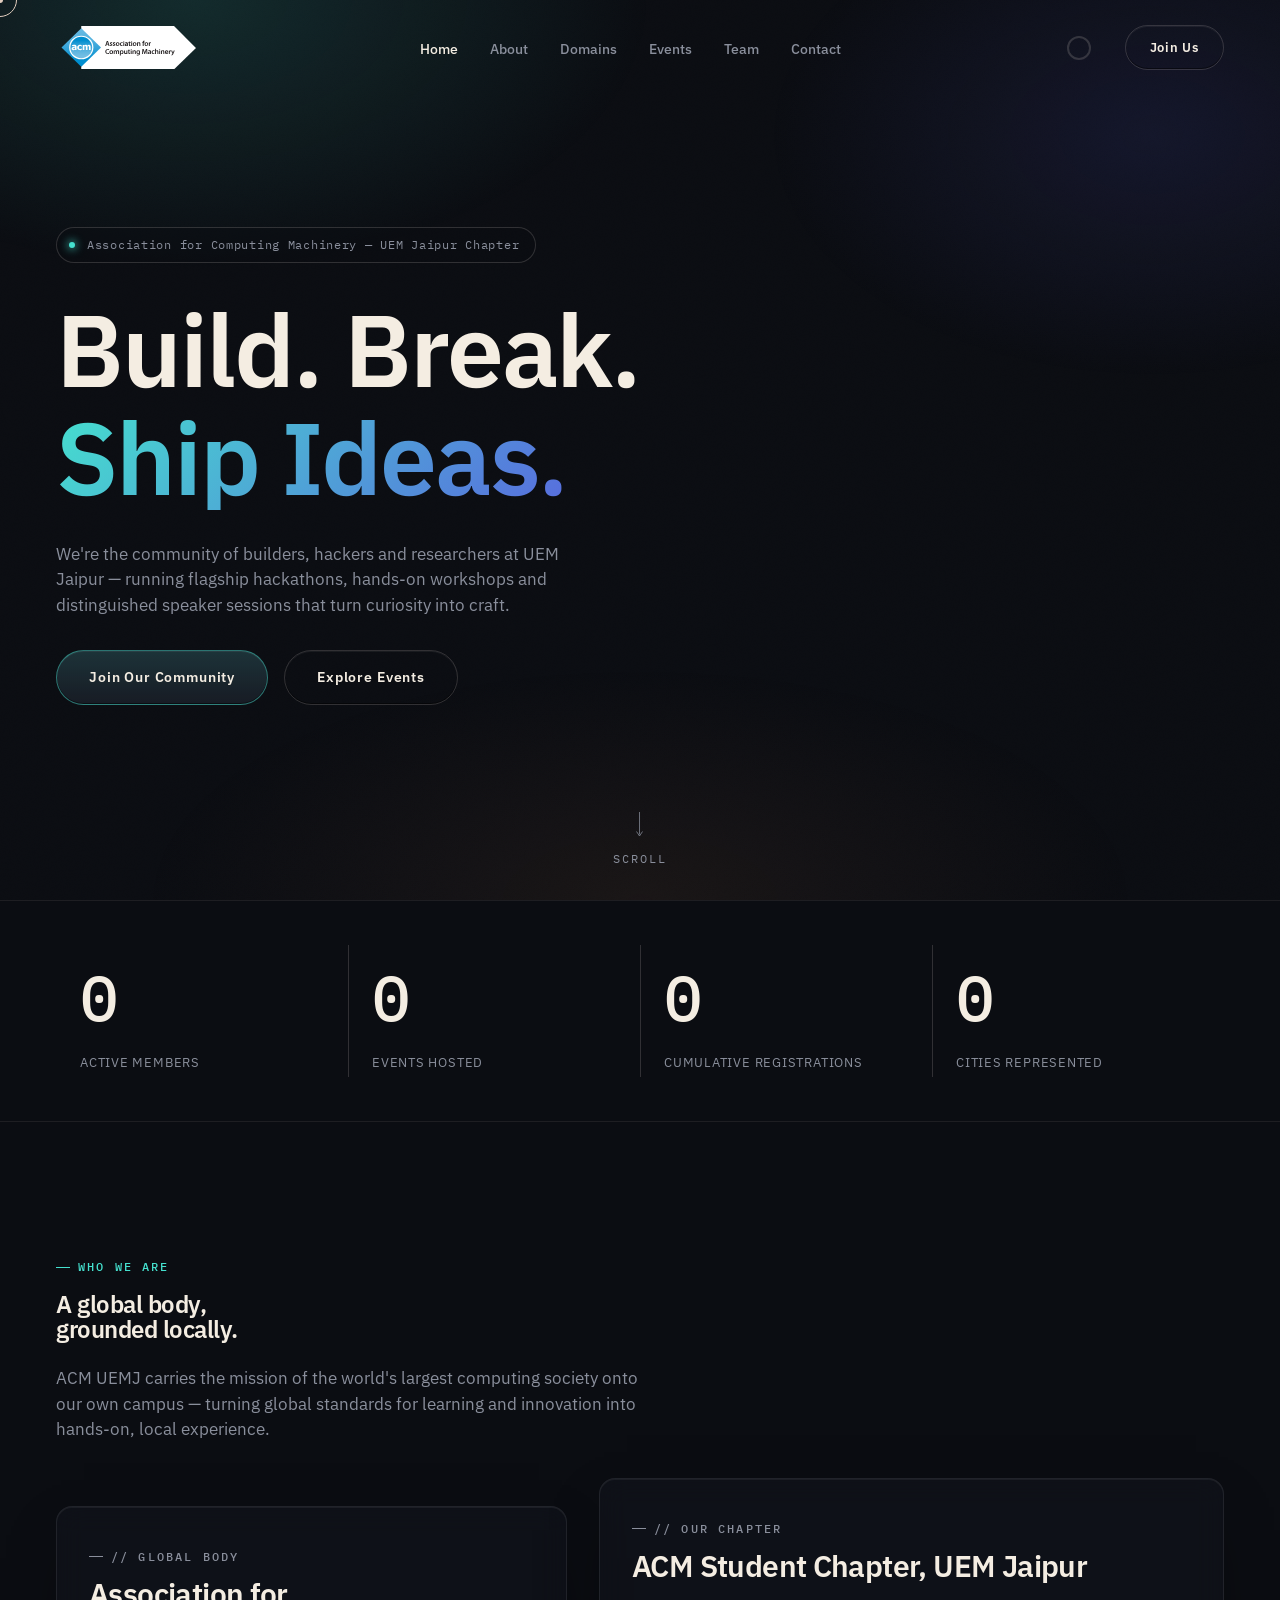
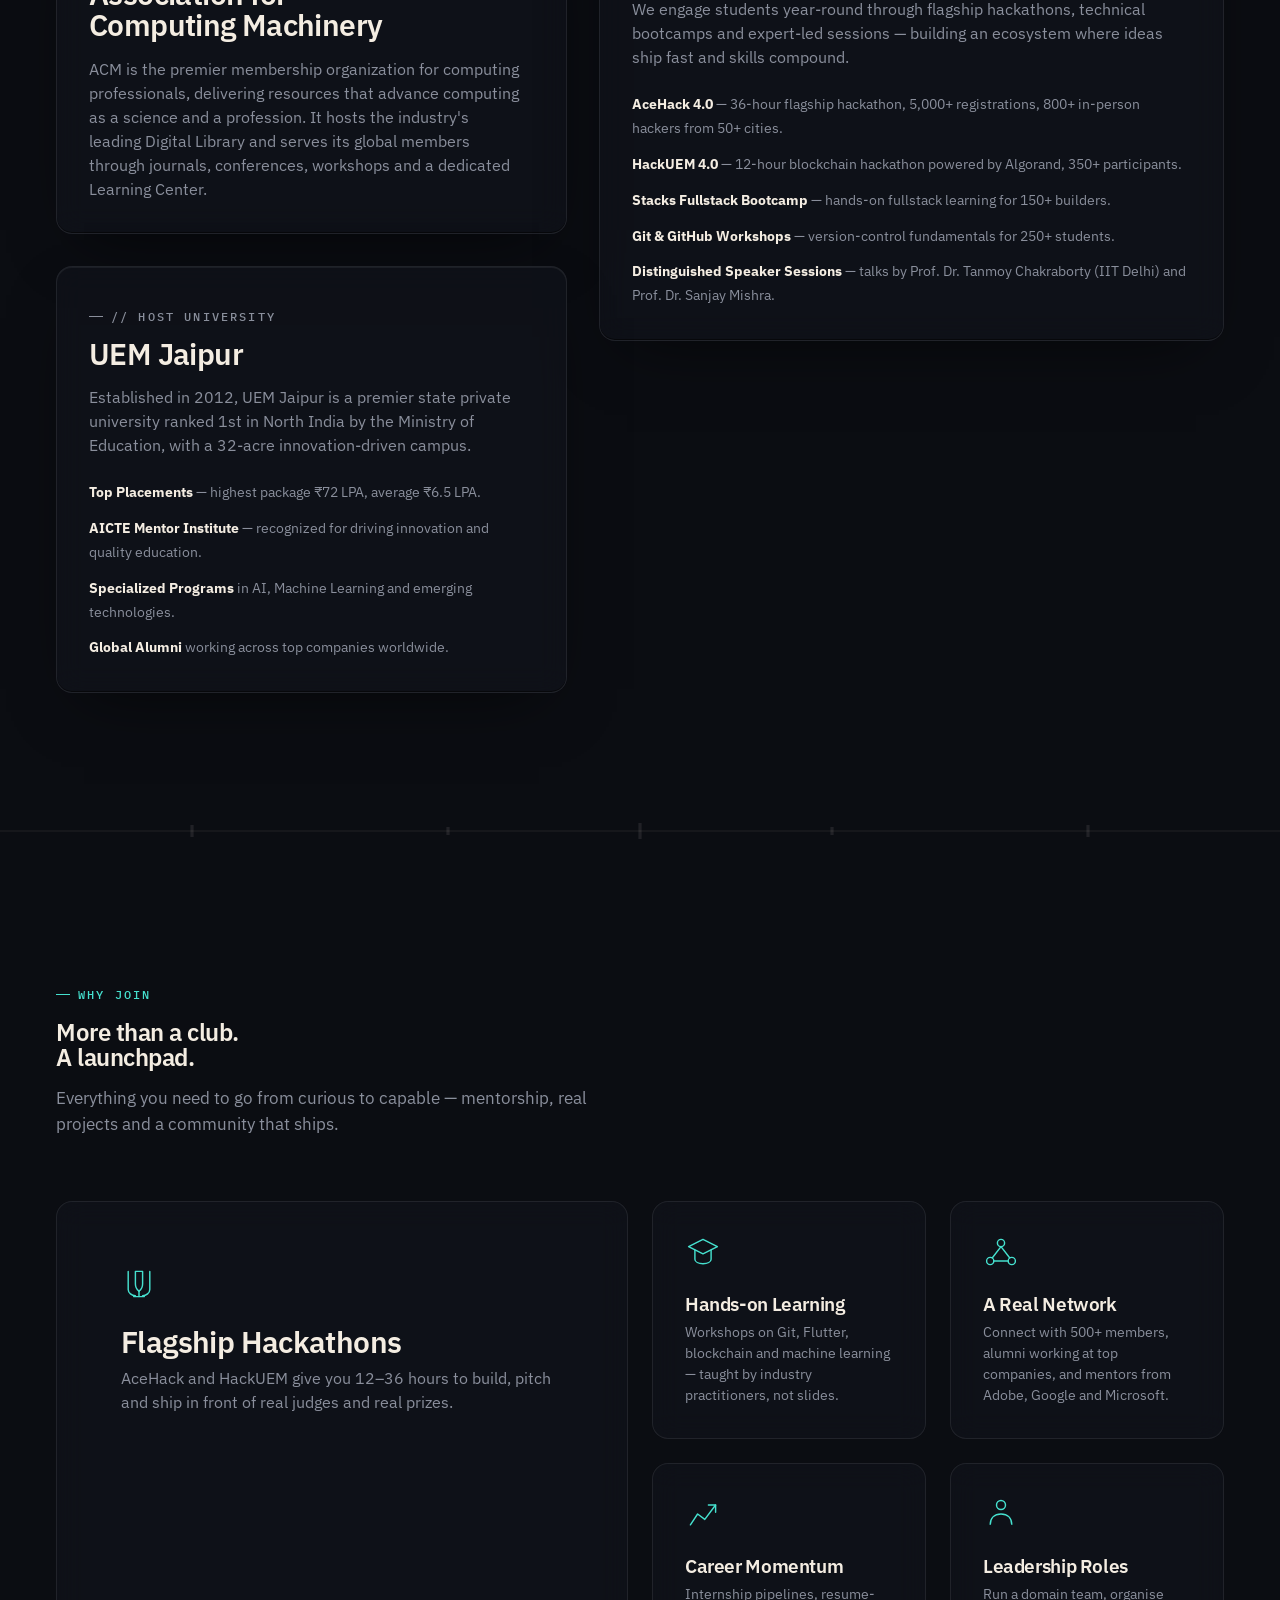
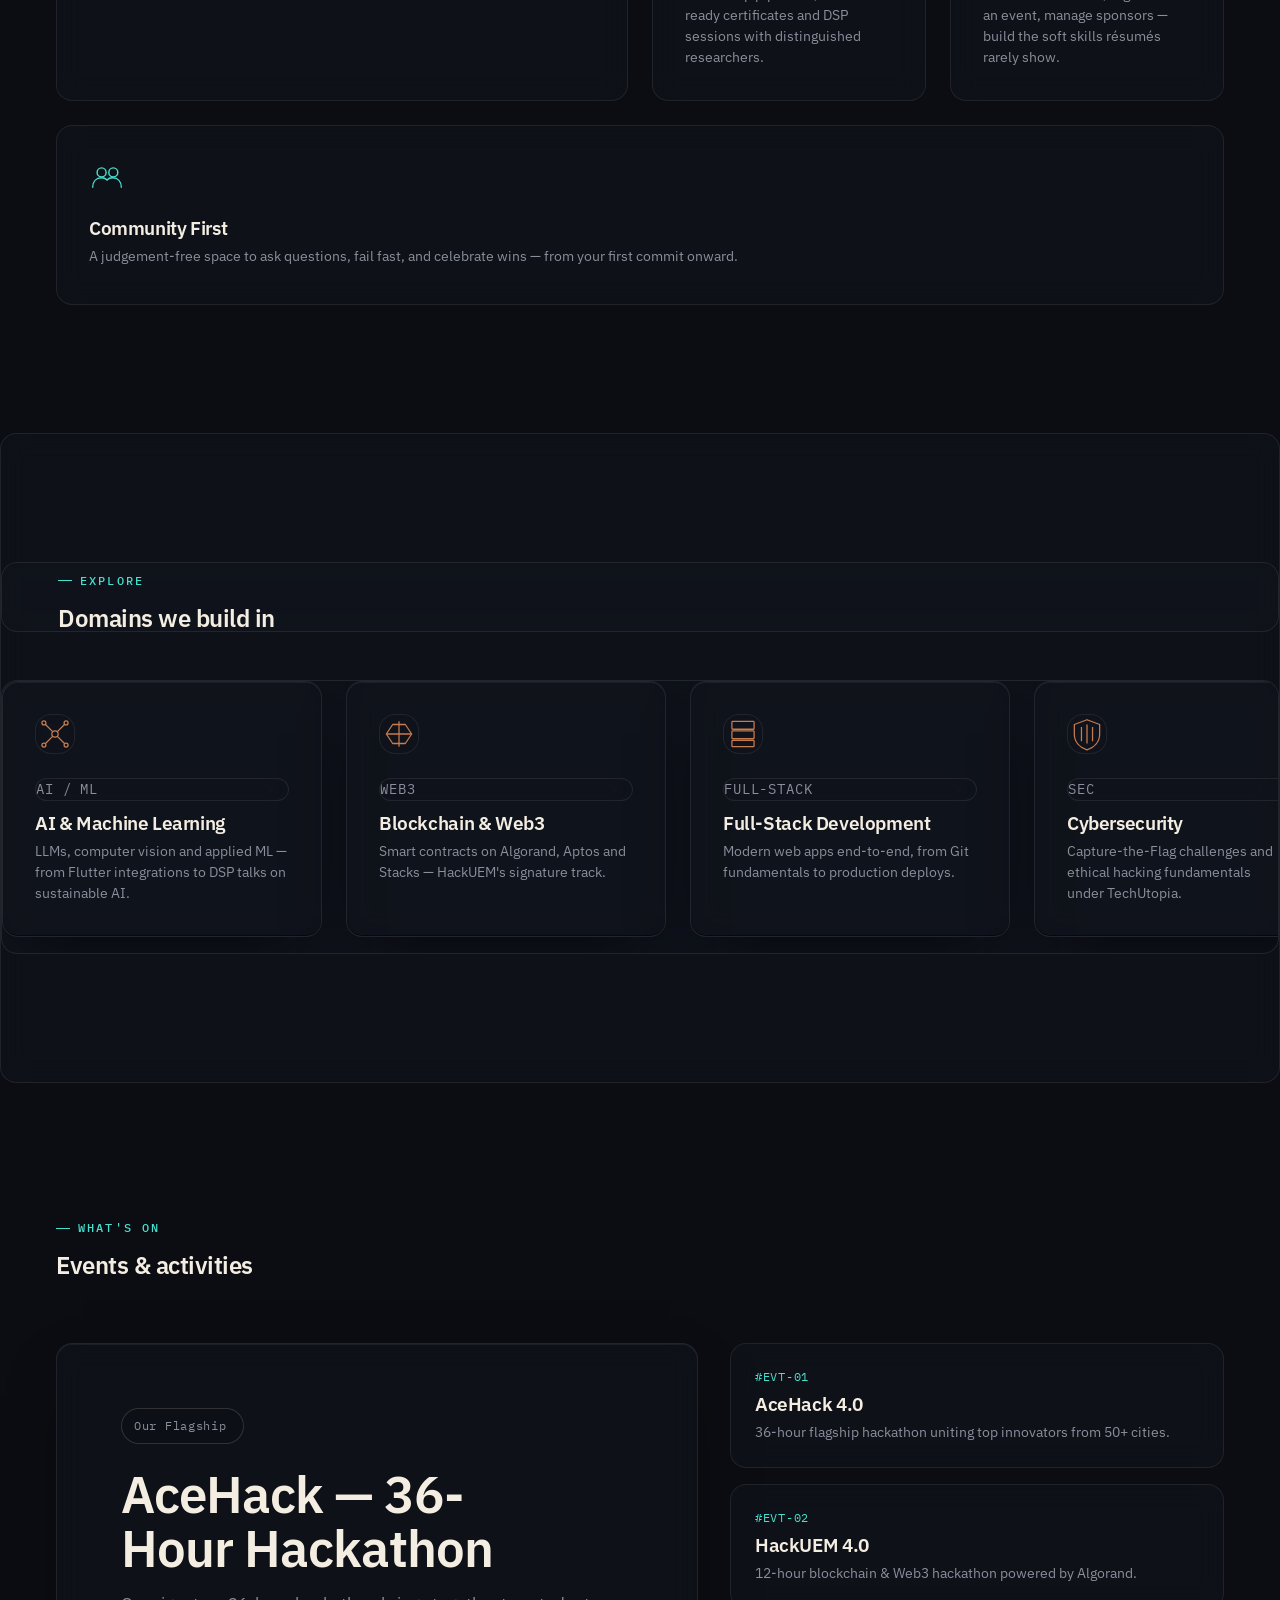
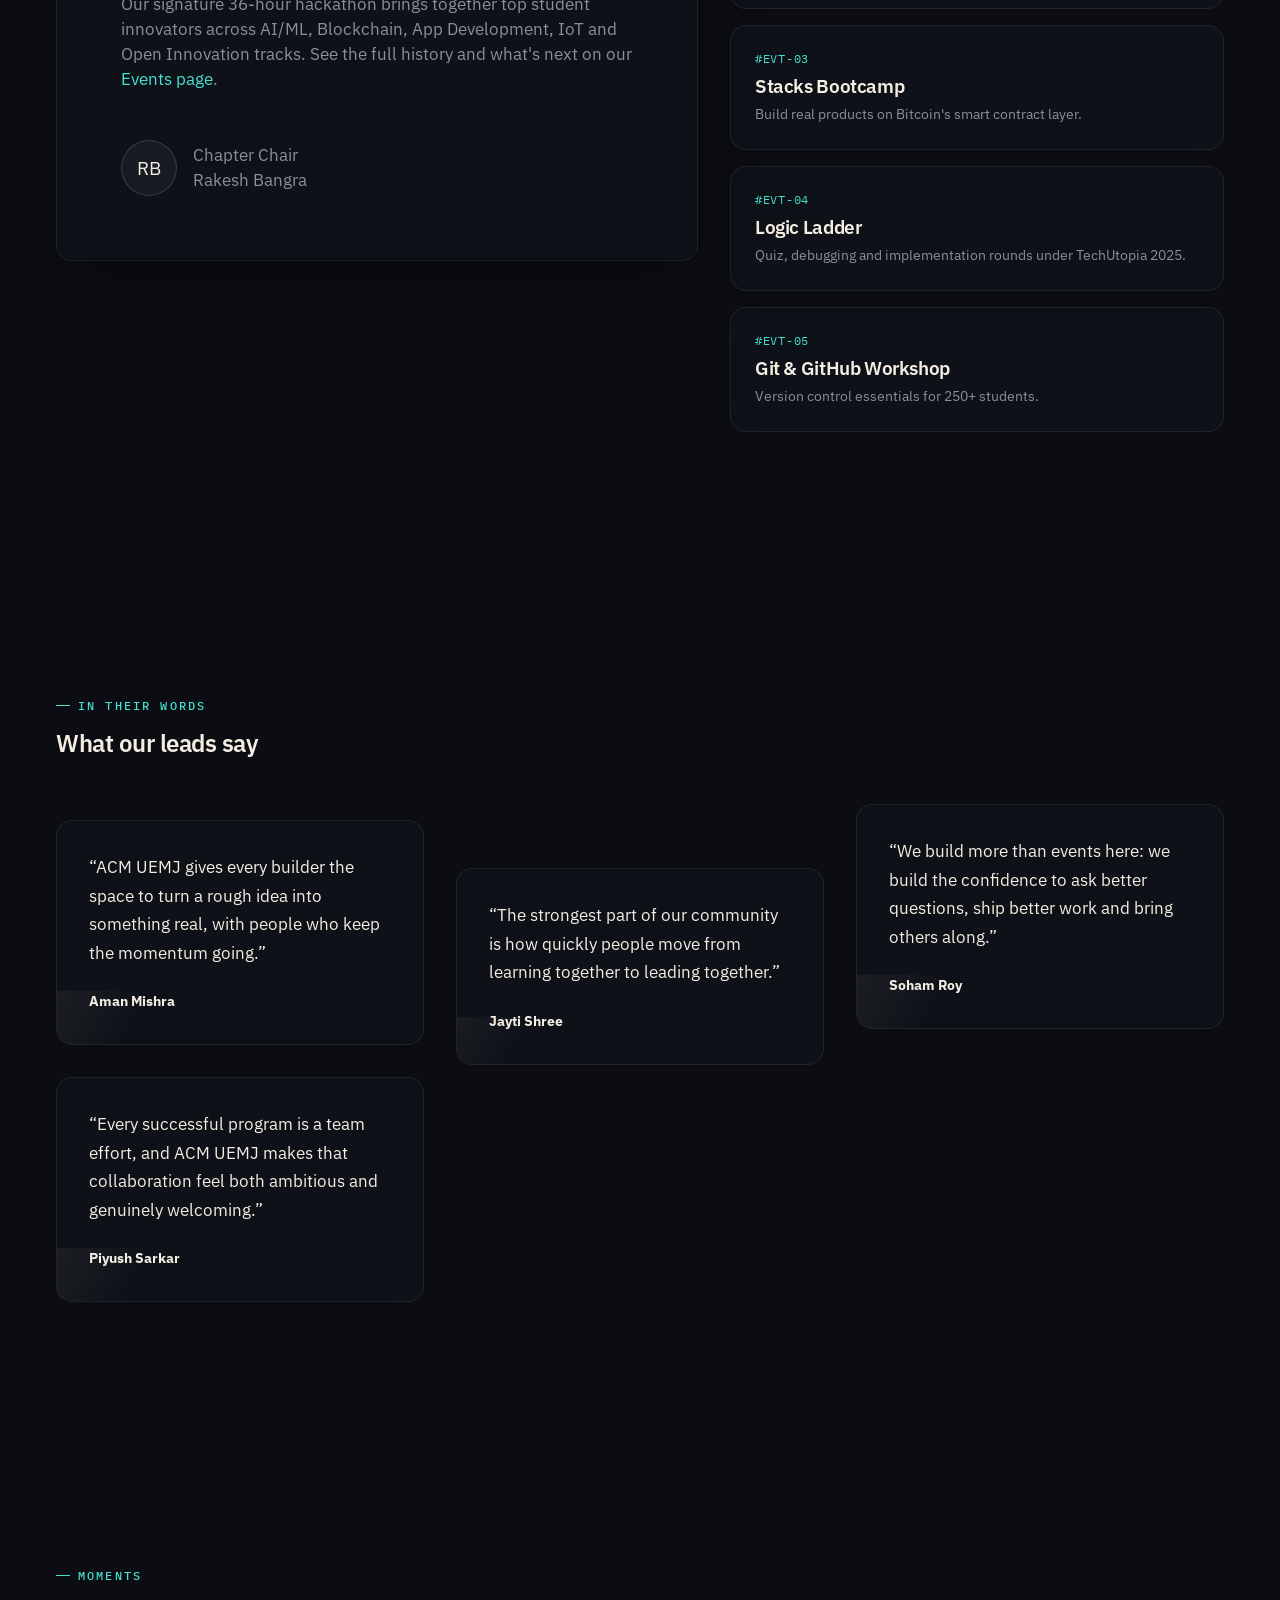
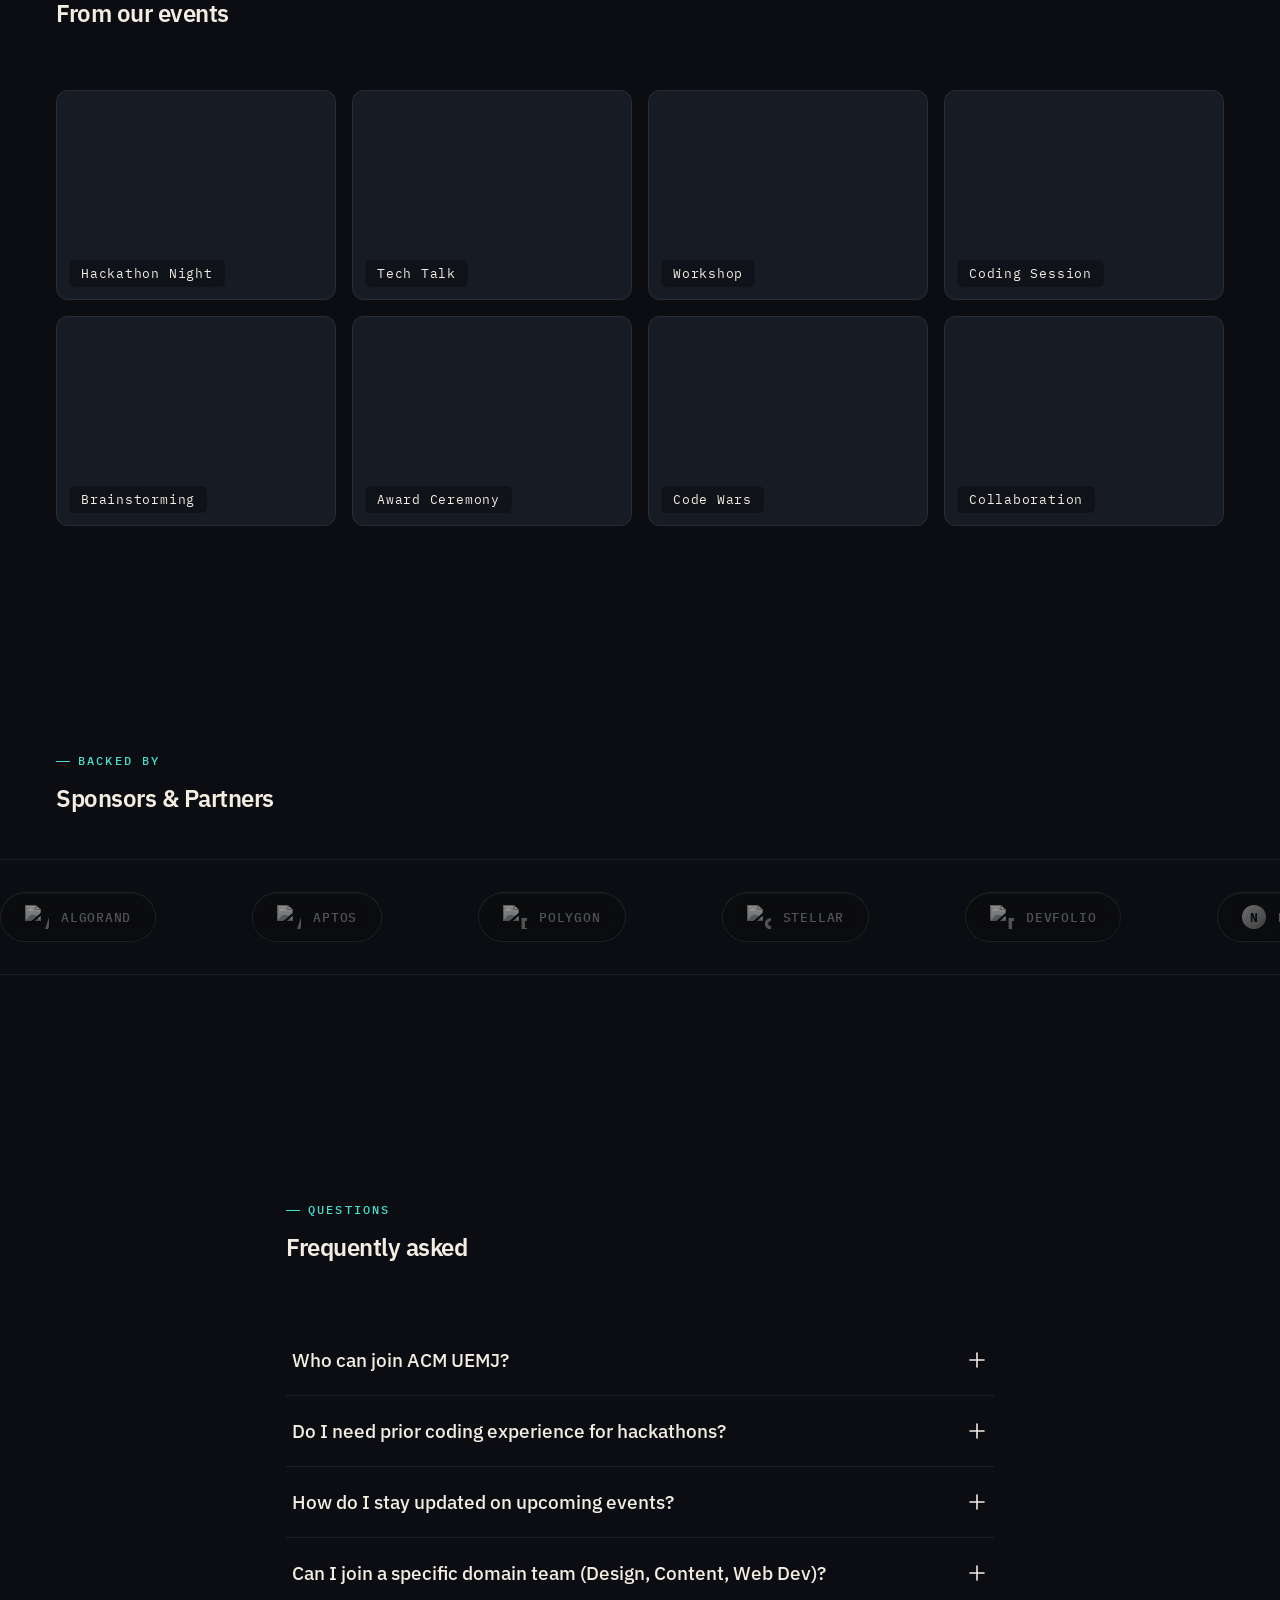
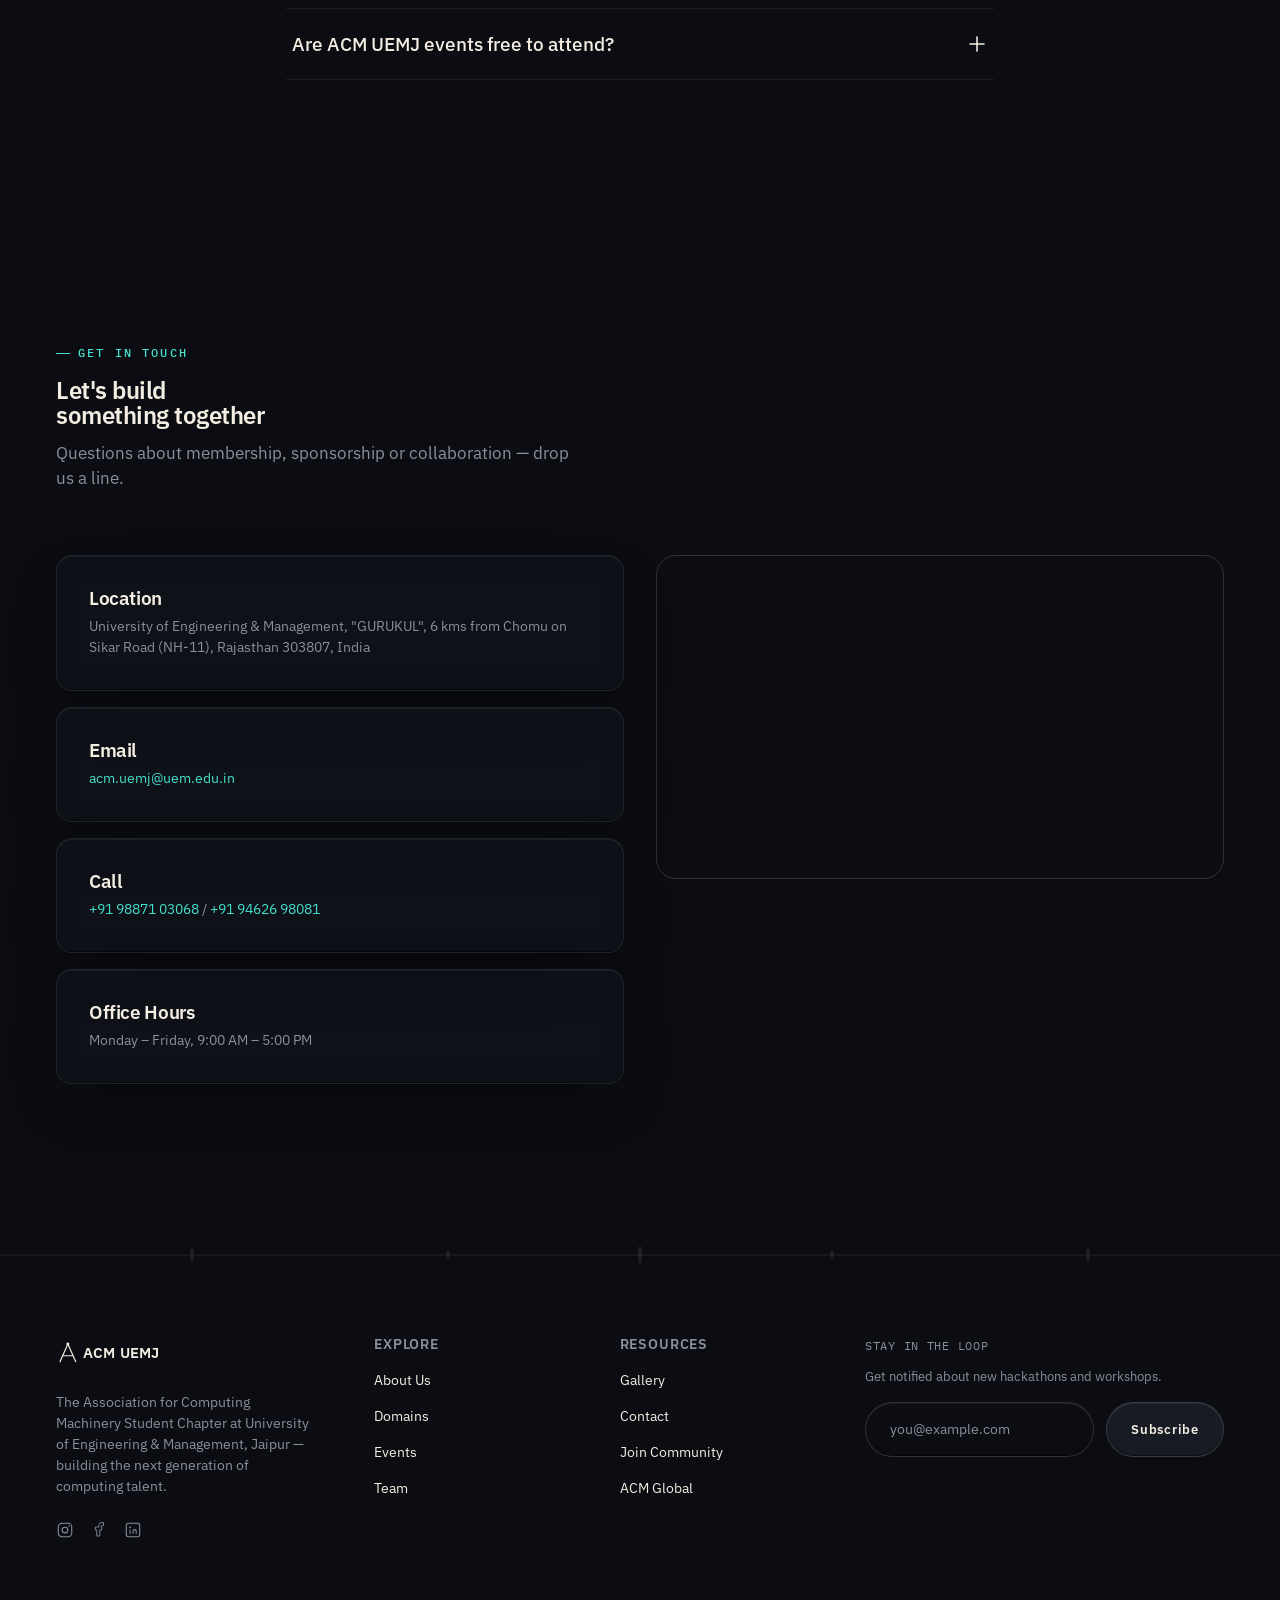
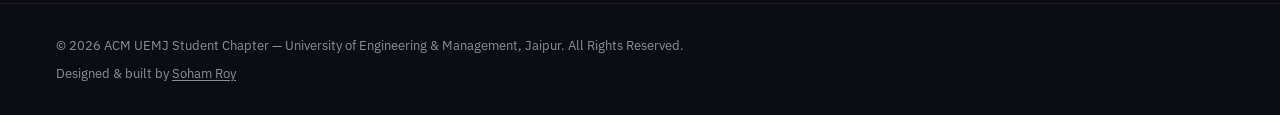
==== commit e56c39ca: "Update ACM UEMJ website assets and content" ====
--- a/index.html
+++ b/index.html
@@ -186,7 +186,7 @@
 <header class="c-nav" id="nav">
   <div class="l-container c-nav__inner">
     <a href="index.html" class="c-nav__logo" aria-label="ACM UEMJ home">
-      <svg viewBox="0 0 300 64"><use href="#yantra-wordmark"/></svg>
+      <img src="Assets/acm_logo_tablet.svg" alt="ACM UEMJ logo" />
     </a>
 
     <button class="c-nav__toggle" id="navToggle" aria-label="Toggle navigation menu" aria-expanded="false" aria-controls="navLinks">
@@ -405,35 +405,27 @@
     </div>
   </section>
 
-  <!-- 7. CHAIRPERSON QUOTE -->
-  <section class="s-quote" aria-label="Message from the chairperson">
-    <div class="l-container s-quote__grid">
-      <div class="c-monogram c-monogram--jali" aria-hidden="true">RB</div>
-      <div class="s-quote__body">
-        <svg class="s-quote__mark" viewBox="0 0 200 200" aria-hidden="true"><use href="#yantra-arc"/></svg>
-        <blockquote class="s-quote__text">ACM UEMJ exists so that the first line of code you ever ship isn't your last. We build the room where students take risks, fail in public, and come out the other side as engineers.</blockquote>
-        <p class="s-quote__author"><strong>Rakesh Bangra</strong> — Chairperson, ACM UEMJ Student Chapter</p>
-      </div>
-    </div>
-  </section>
-
-  <!-- 8. TESTIMONIALS -->
+  <!-- 7. LEAD QUOTES -->
   <section class="s-testimonials" aria-labelledby="testimonials-title">
     <div class="l-container">
       <p class="c-eyebrow" data-reveal>In their words</p>
-      <h2 id="testimonials-title" data-reveal>What our members say</h2>
+      <h2 id="testimonials-title" data-reveal>What our leads say</h2>
       <ul class="s-testimonials__grid">
         <li class="c-card s-testimonials__card" data-reveal>
-          <p>&ldquo;AceHack was the first time I shipped a working product in under 36 hours. The mentors pushed us to actually finish, not just prototype.&rdquo;</p>
-          <p class="s-testimonials__author"><strong>Arnab Basak</strong> — Graphics Team</p>
+          <p>&ldquo;ACM UEMJ gives every builder the space to turn a rough idea into something real, with people who keep the momentum going.&rdquo;</p>
+          <p class="s-testimonials__author"><strong>Aman Mishra</strong></p>
         </li>
         <li class="c-card s-testimonials__card" data-reveal>
-          <p>&ldquo;The Git &amp; GitHub workshop finally made version control click for me. Two months later I was reviewing my juniors' pull requests.&rdquo;</p>
-          <p class="s-testimonials__author"><strong>Souvik Chowdhury</strong> — Graphics Team</p>
+          <p>&ldquo;The strongest part of our community is how quickly people move from learning together to leading together.&rdquo;</p>
+          <p class="s-testimonials__author"><strong>Jayti Shree</strong></p>
         </li>
         <li class="c-card s-testimonials__card" data-reveal>
-          <p>&ldquo;HackUEM introduced me to Web3 development. Six months later I landed an internship building on Algorand.&rdquo;</p>
-          <p class="s-testimonials__author"><strong>Abhinay Agarwal</strong> — Social Media Team</p>
+          <p>&ldquo;We build more than events here: we build the confidence to ask better questions, ship better work and bring others along.&rdquo;</p>
+          <p class="s-testimonials__author"><strong>Soham Roy</strong></p>
+        </li>
+        <li class="c-card s-testimonials__card" data-reveal>
+          <p>&ldquo;Every successful program is a team effort, and ACM UEMJ makes that collaboration feel both ambitious and genuinely welcoming.&rdquo;</p>
+          <p class="s-testimonials__author"><strong>Piyush Sarkar</strong></p>
         </li>
       </ul>
     </div>
@@ -587,7 +579,7 @@
 
   <div class="s-footer__bottom l-container">
     <p>© 2026 ACM UEMJ Student Chapter — University of Engineering &amp; Management, Jaipur. All Rights Reserved.</p>
-    <p>Designed &amp; built by <a href="https://www.linkedin.com/in/subhranil-baul-b4802a287/" target="_blank" rel="noopener">Soham Roy</a></p>
+    <p>Designed &amp; built by <a href="https://www.linkedin.com/in/soham-roy-8a664a320/" target="_blank" rel="noopener">Soham Roy</a></p>
   </div>
 </footer>
 
--- a/css/components.css
+++ b/css/components.css
@@ -185,7 +185,7 @@
 }
 
 .c-nav__logo { display: flex; align-items: center; flex-shrink: 0; }
-.c-nav__logo svg { width: 132px; height: 32px; color: var(--bone); }
+.c-nav__logo img { width: 140px; height: 63px; object-fit: contain; }
 
 .c-nav__progress { width: 28px; height: 28px; flex-shrink: 0; color: var(--cyan); }
 .c-nav__progress circle { fill: none; stroke: currentColor; stroke-width: 2; stroke-linecap: round; }
@@ -491,3 +491,39 @@
 }
 .c-back-to-top.is-visible { opacity: 1; visibility: visible; transform: translateY(0); }
 .c-back-to-top:hover { border-color: rgba(var(--cyan-rgb), .5); color: var(--cyan); }
+
+[class*="domain"], [class*="card"] {
+    position: relative;
+    overflow: hidden;
+    background: rgba(18, 20, 29, 0.6) !important;
+    backdrop-filter: blur(14px);
+    -webkit-backdrop-filter: blur(14px);
+    border: 1px solid rgba(255, 255, 255, 0.08) !important;
+    border-radius: 16px;
+    cursor: pointer;
+    transition: transform 0.4s cubic-bezier(0.16, 1, 0.3, 1),
+                border-color 0.4s ease,
+                box-shadow 0.4s ease,
+                background 0.4s ease !important;
+    will-change: transform, box-shadow;
+}
+
+/* Diagonal glass light sweep effect */
+[class*="domain"]::before, [class*="card"]::before {
+    content: '';
+    position: absolute;
+    top: 0;
+    left: -130%;
+    width: 100%;
+    height: 100%;
+    background: linear-gradient(
+        120deg,
+        transparent,
+        rgba(255, 255, 255, 0.08),
+        transparent
+    );
+    transition: all 0.7s ease;
+    pointer-events: none;
+    z-index: 1;
+}
+
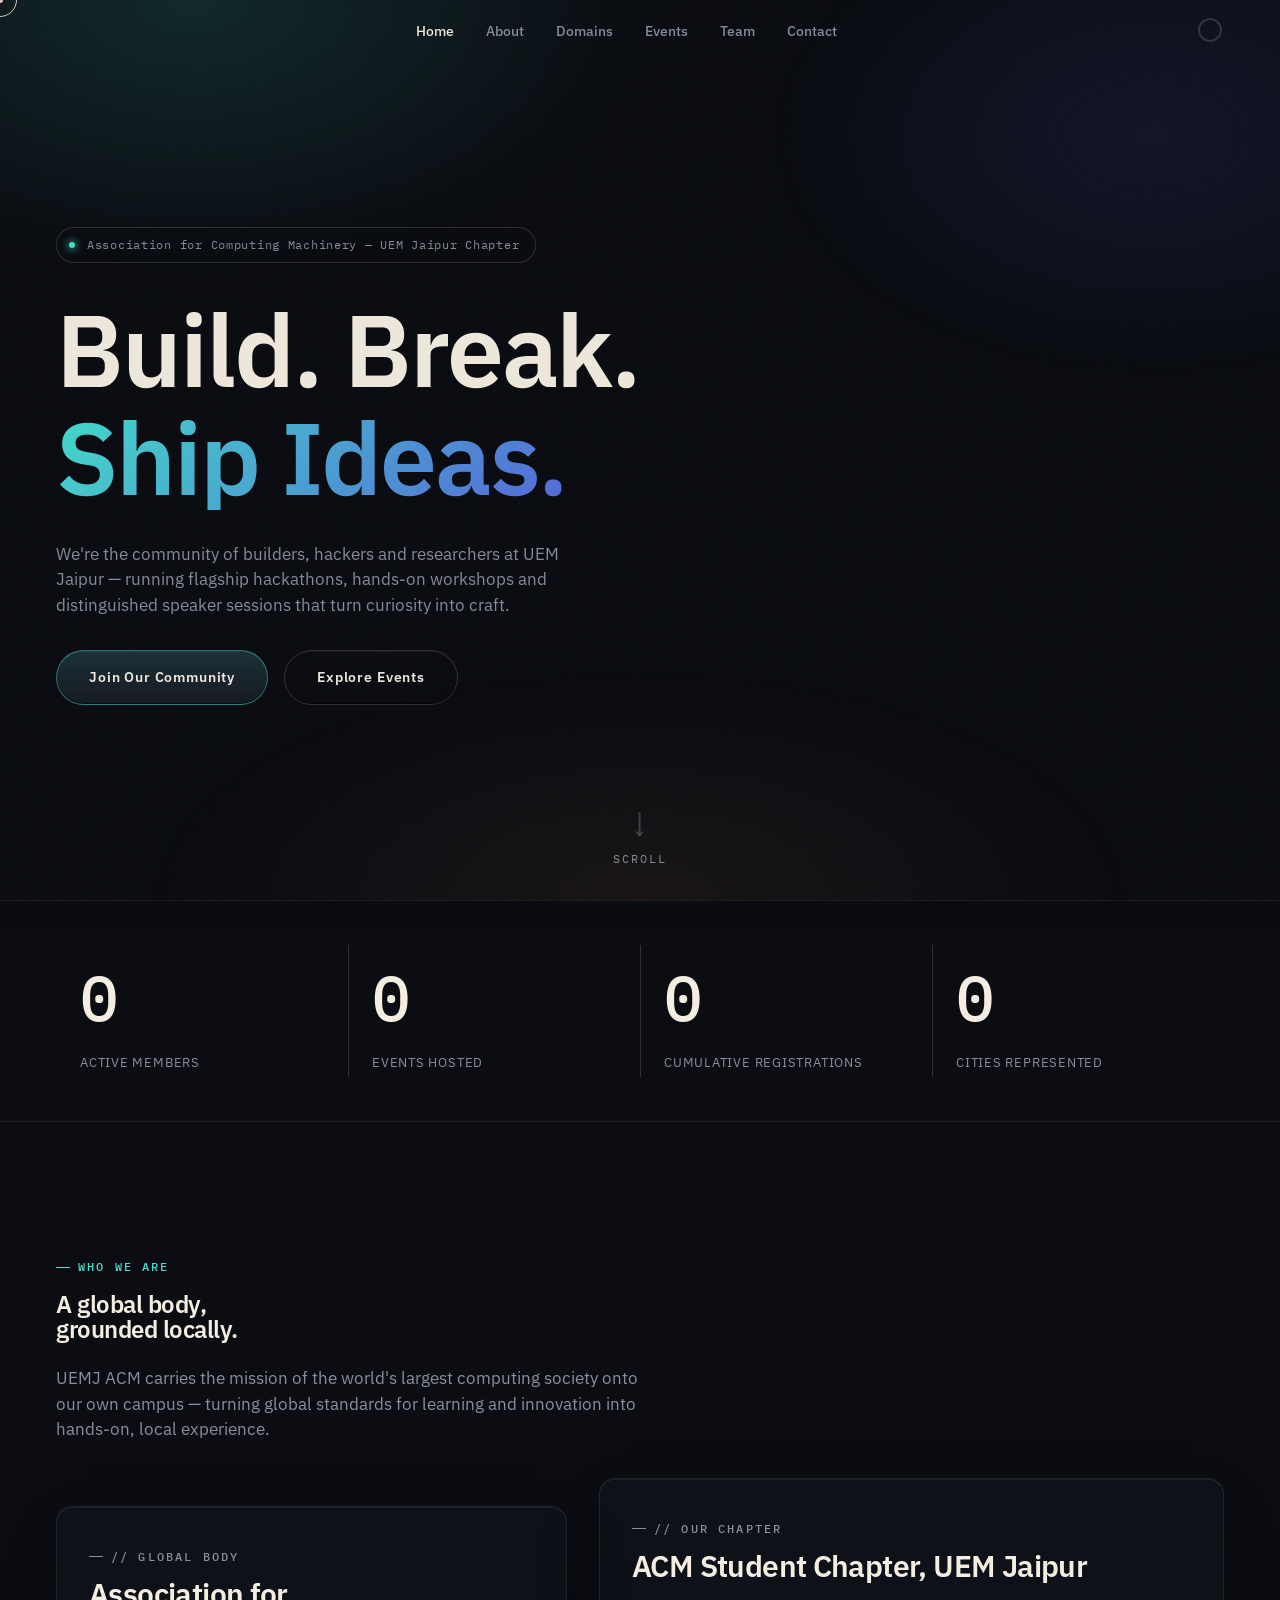
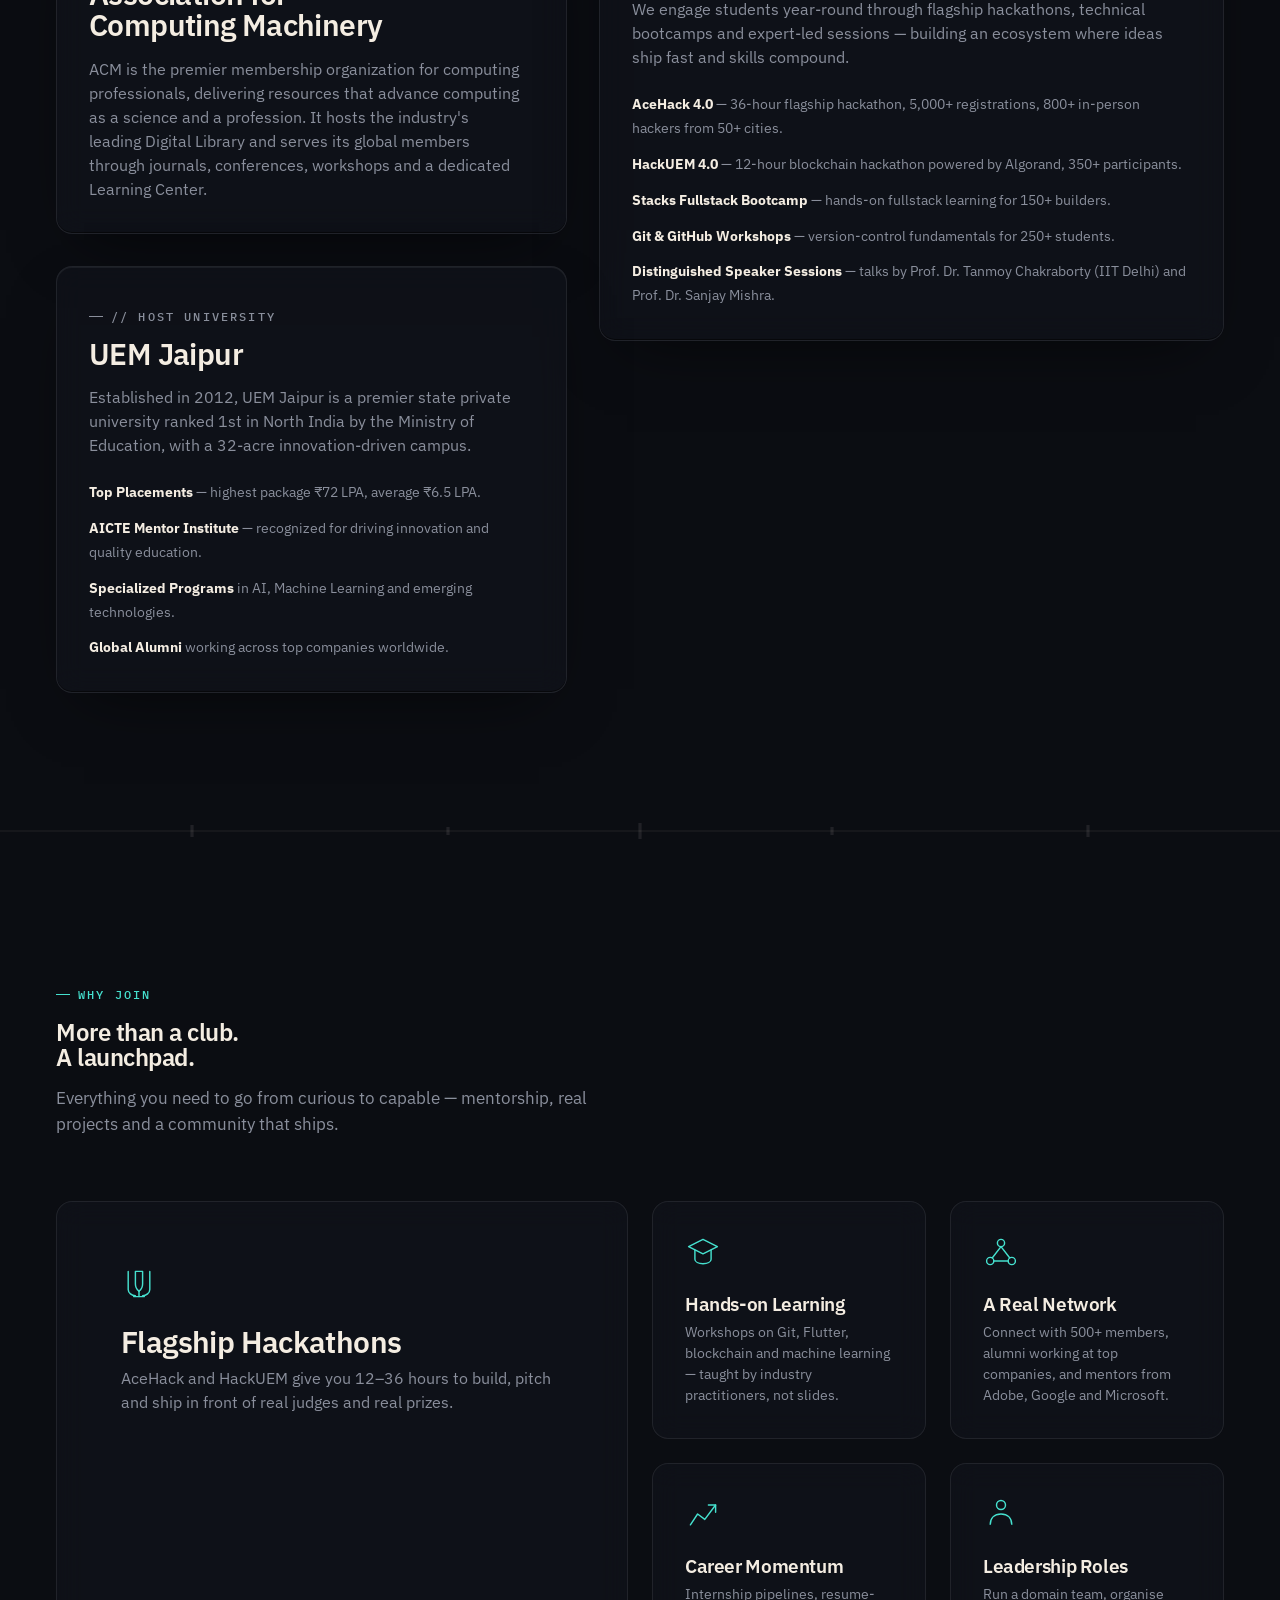
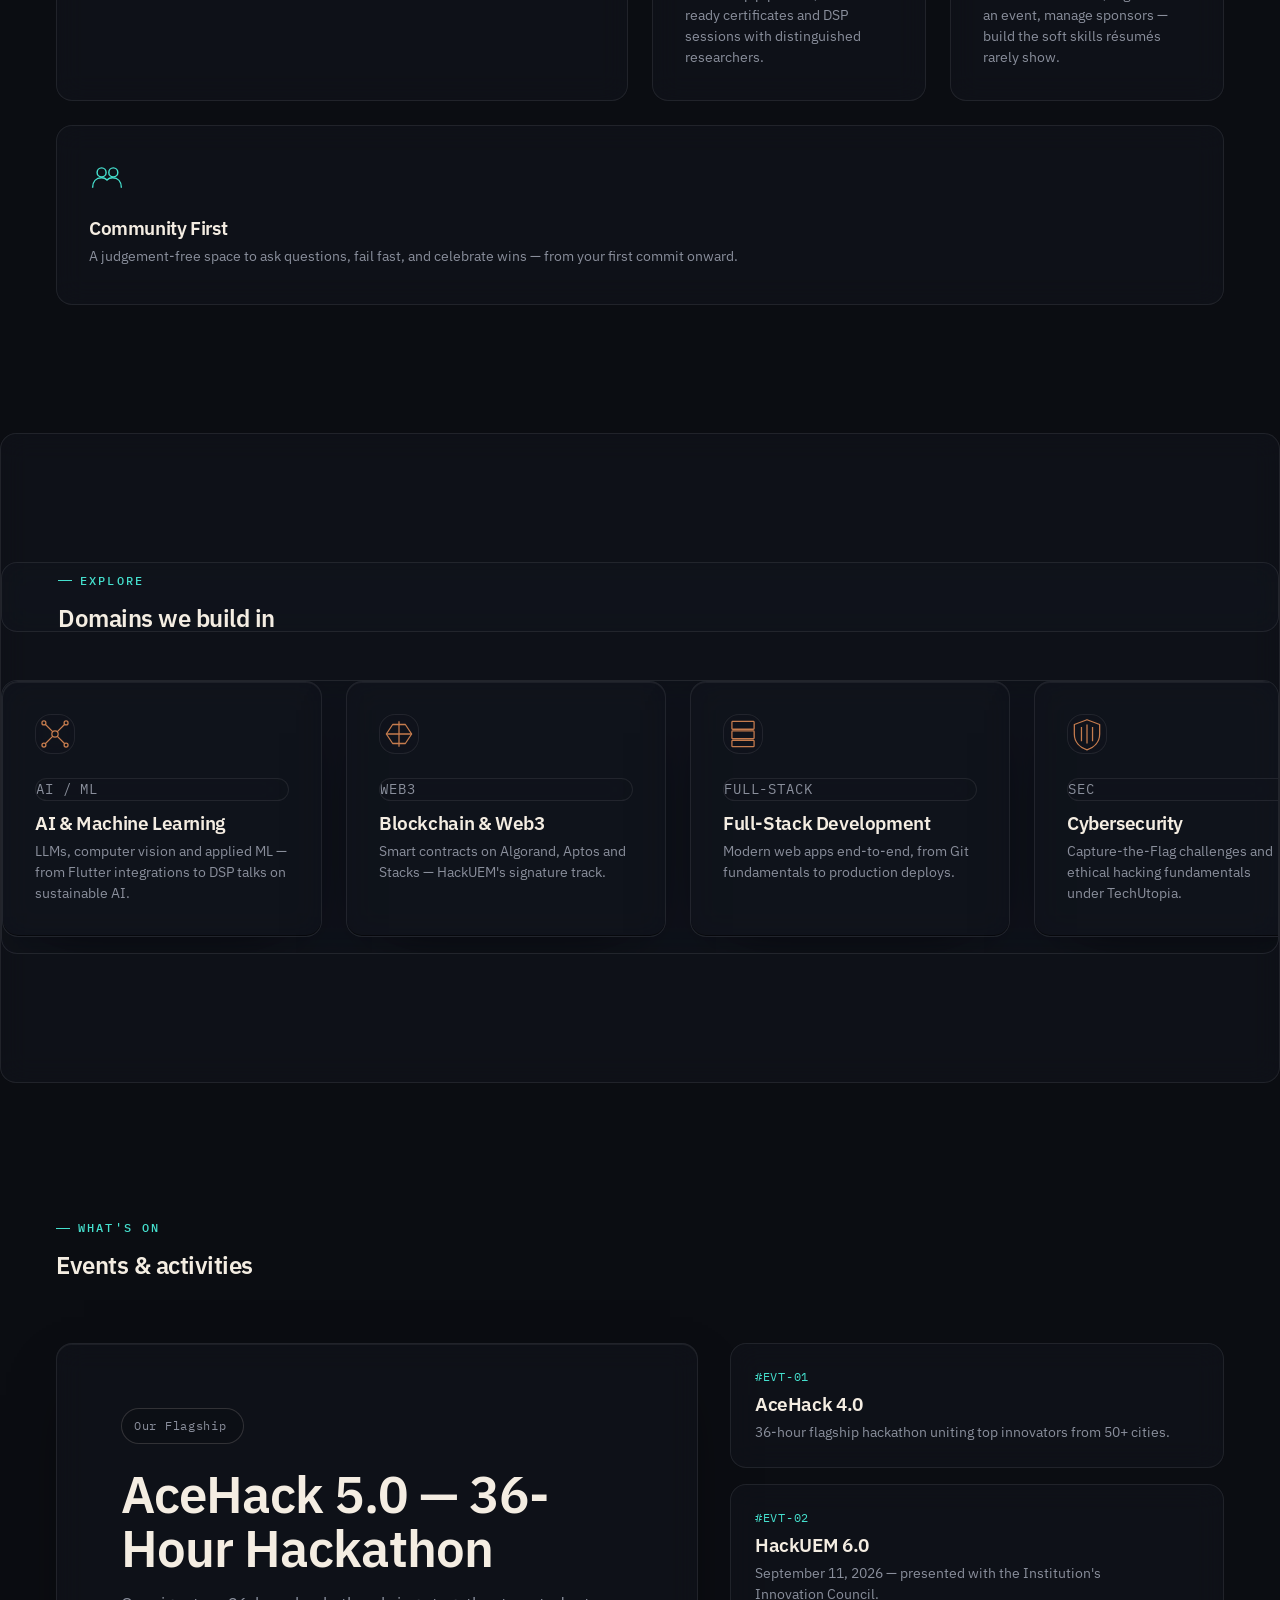
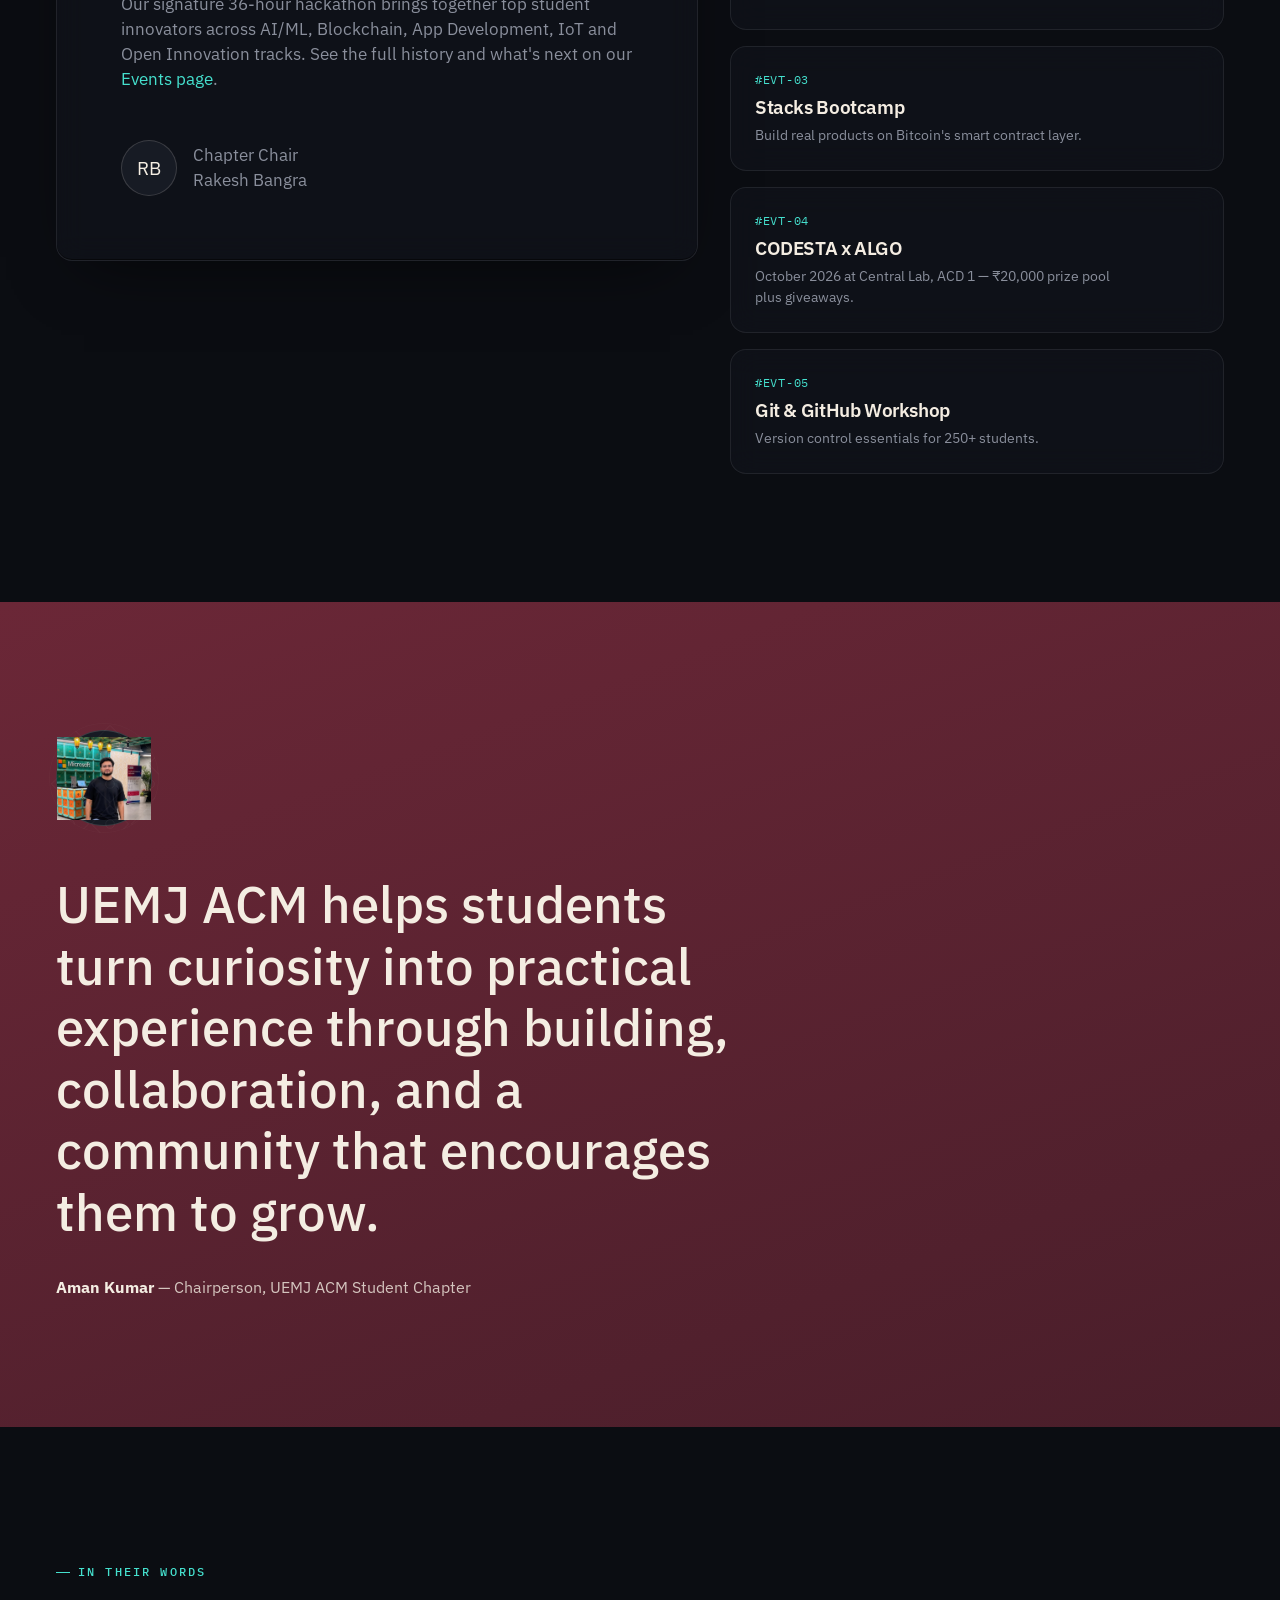
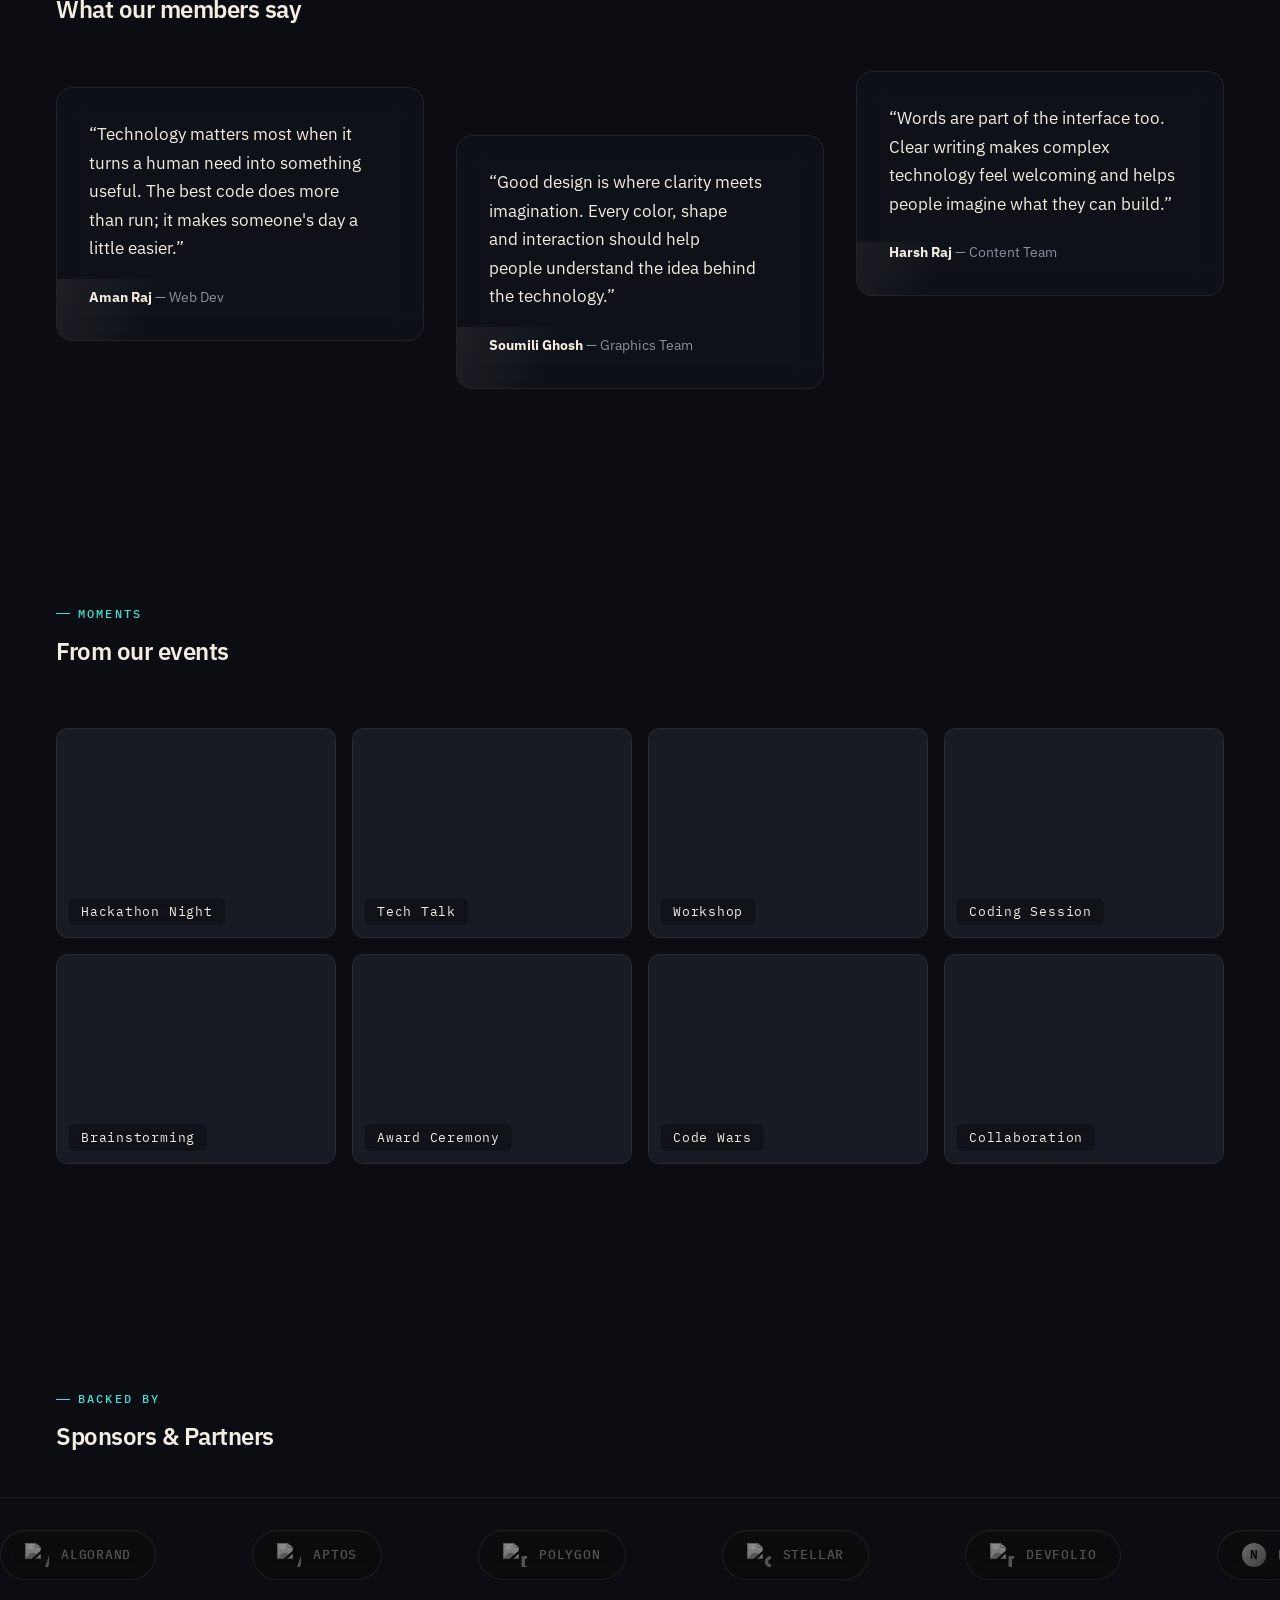
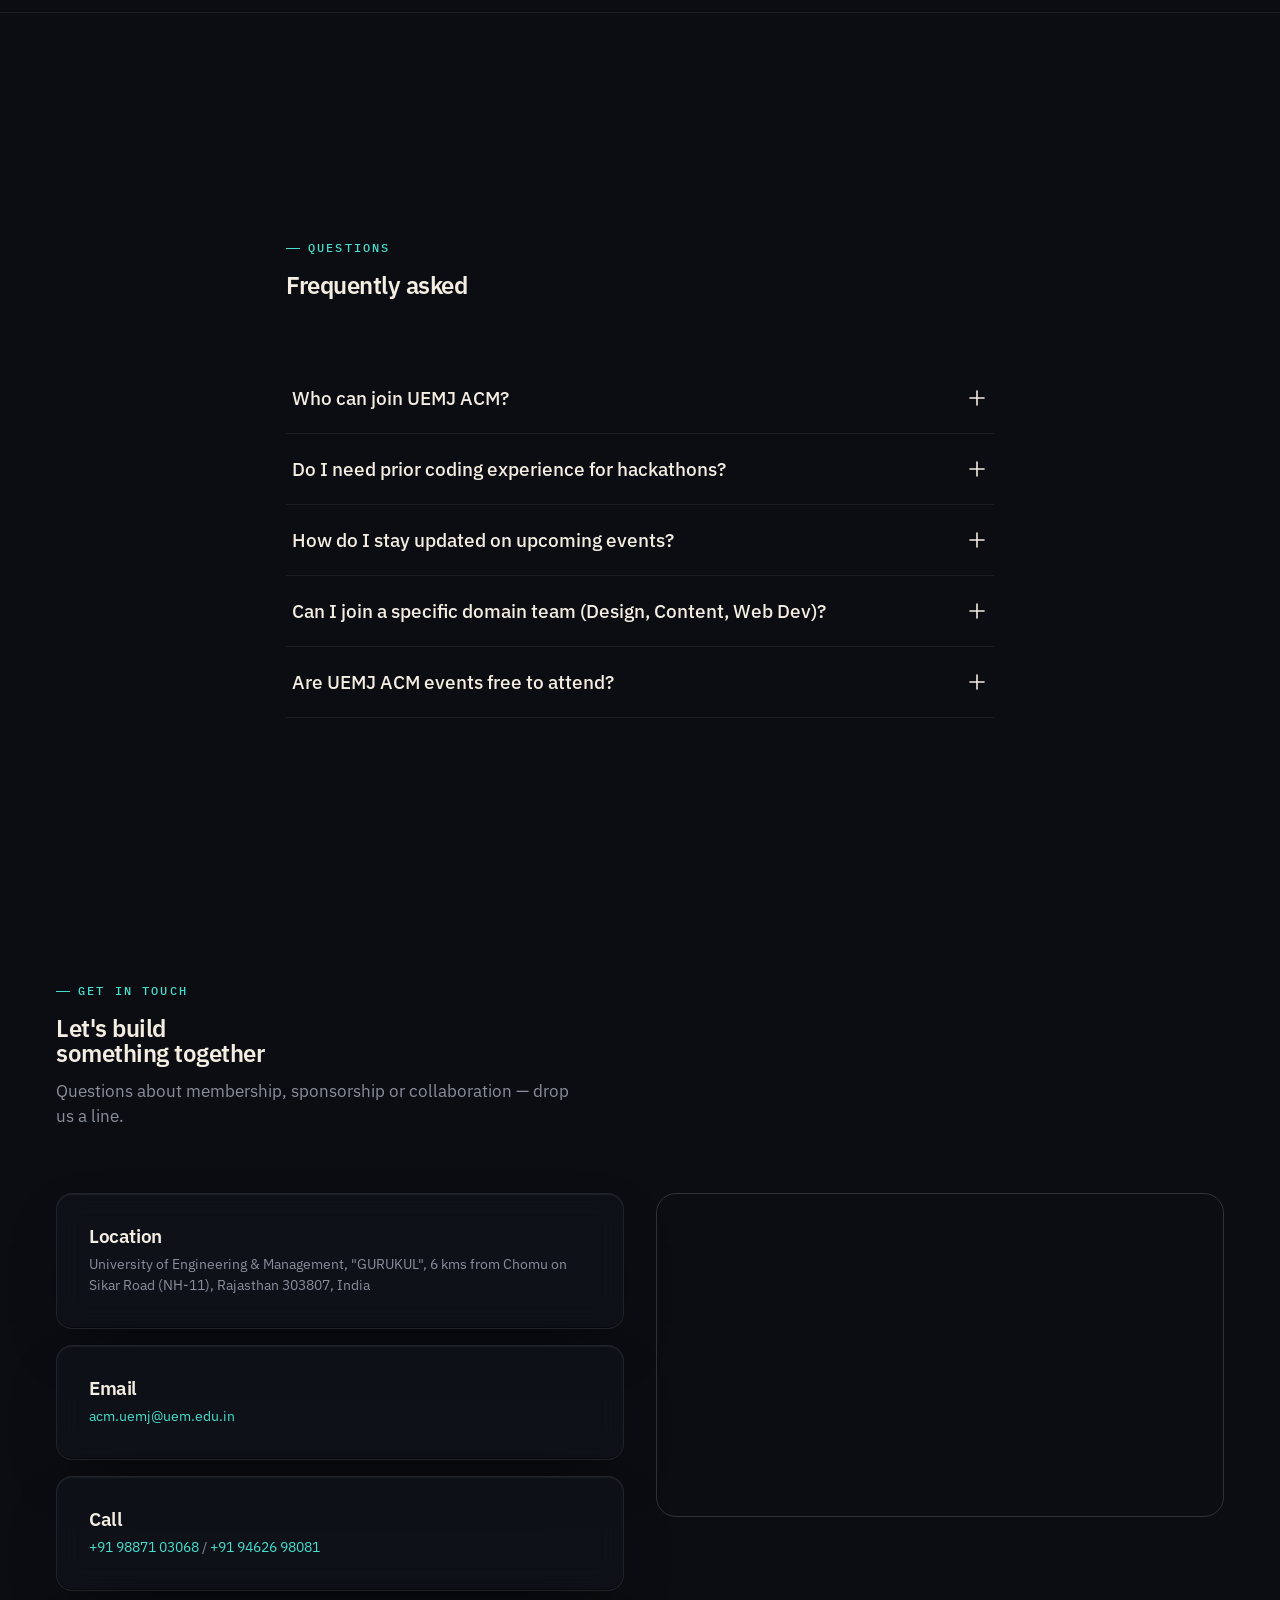
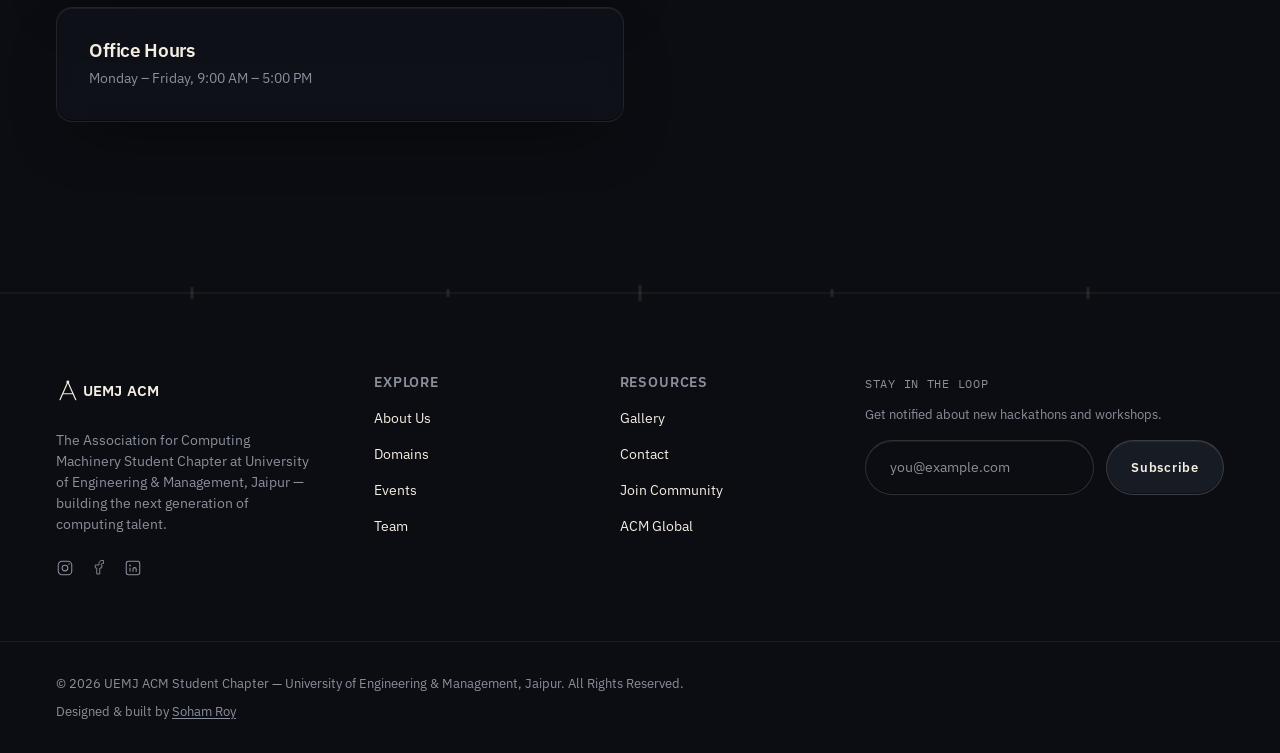
==== commit a6628779: "Update index.html" ====
--- a/index.html
+++ b/index.html
@@ -62,7 +62,7 @@
       <path pathLength="1" d="M14 38 L34 38"/>
       <circle cx="24" cy="14" r="3" fill="currentColor" stroke="none"/>
     </g>
-    <text x="54" y="42" font-family="'Clash Display','IBM Plex Sans',sans-serif" font-size="30" font-weight="600" fill="currentColor" letter-spacing="0.5">ACM UEMJ</text>
+    <text x="54" y="42" font-family="'Clash Display','IBM Plex Sans',sans-serif" font-size="30" font-weight="600" fill="currentColor" letter-spacing="0.5">UEMJ ACM</text>
   </symbol>
 
   <symbol id="icon-plus" viewBox="0 0 22 22">
@@ -169,7 +169,7 @@
 <div class="l-noise" aria-hidden="true"></div>
 
 <!-- LOADER -->
-<div class="c-loader" id="loader" role="status" aria-label="Loading ACM UEMJ">
+<div class="c-loader" id="loader" role="status" aria-label="Loading UEMJ ACM">
   <div class="c-loader__block"></div>
   <svg class="c-loader__engrave" viewBox="0 0 200 200" aria-hidden="true"><use href="#yantra-arc"/></svg>
   <svg class="c-loader__circuit" viewBox="0 0 200 200" aria-hidden="true"><use href="#yantra-arc"/></svg>
@@ -185,8 +185,8 @@
 <!-- NAV -->
 <header class="c-nav" id="nav">
   <div class="l-container c-nav__inner">
-    <a href="index.html" class="c-nav__logo" aria-label="ACM UEMJ home">
-      <img src="Assets/acm_logo_tablet.svg" alt="ACM UEMJ logo" />
+    <a href="index.html" class="c-nav__logo" aria-label="UEMJ ACM home">
+      <svg viewBox="0 0 300 64"><use href="#yantra-wordmark"/></svg>
     </a>
 
     <button class="c-nav__toggle" id="navToggle" aria-label="Toggle navigation menu" aria-expanded="false" aria-controls="navLinks">
@@ -209,7 +209,6 @@
       <circle id="navProgressArc" cx="14" cy="14" r="11" stroke-dasharray="69.1" stroke-dashoffset="69.1" transform="rotate(-90 14 14)"/>
     </svg>
 
-    <a href="https://chat.whatsapp.com/GP6PHTk5INKBIdCBy1PmlT" target="_blank" rel="noopener" class="c-btn c-btn--ghost c-btn--sm" data-magnetic data-cursor-hover>Join Us</a>
   </div>
 </header>
 
@@ -253,7 +252,7 @@
     <div class="l-container">
       <p class="c-eyebrow" data-reveal>Who we are</p>
       <h2 id="about-title" class="s-about__title" data-reveal>A global body, grounded locally.</h2>
-      <p class="s-about__intro" data-reveal>ACM UEMJ carries the mission of the world's largest computing society onto our own campus — turning global standards for learning and innovation into hands-on, local experience.</p>
+      <p class="s-about__intro" data-reveal>UEMJ ACM carries the mission of the world's largest computing society onto our own campus — turning global standards for learning and innovation into hands-on, local experience.</p>
 
       <div class="s-about__grid">
         <article class="c-card c-card--engraved s-about__panel s-about__panel--global" data-depth="0.2" data-reveal>
@@ -383,7 +382,7 @@
       <div class="s-events__grid">
         <article class="c-card c-card--engraved c-card--feature s-events__featured" data-reveal>
           <span class="c-badge">Our Flagship</span>
-          <h3>AceHack — 36-Hour Hackathon</h3>
+          <h3>AceHack 5.0 — 36-Hour Hackathon</h3>
           <p>Our signature 36-hour hackathon brings together top student innovators across AI/ML, Blockchain, App Development, IoT and Open Innovation tracks. See the full history and what's next on our <a href="event.html">Events page</a>.</p>
           <div class="s-events__speaker">
             <div class="c-monogram" aria-hidden="true">RB</div>
@@ -396,36 +395,44 @@
 
         <ul class="s-events__rail" data-lenis-prevent>
           <li class="c-card c-card--placard"><p class="s-events__id">#EVT-01</p><h4>AceHack 4.0</h4><p>36-hour flagship hackathon uniting top innovators from 50+ cities.</p></li>
-          <li class="c-card c-card--placard"><p class="s-events__id">#EVT-02</p><h4>HackUEM 4.0</h4><p>12-hour blockchain &amp; Web3 hackathon powered by Algorand.</p></li>
+          <li class="c-card c-card--placard"><p class="s-events__id">#EVT-02</p><h4>HackUEM 6.0</h4><p>September 11, 2026 — presented with the Institution's Innovation Council.</p></li>
           <li class="c-card c-card--placard"><p class="s-events__id">#EVT-03</p><h4>Stacks Bootcamp</h4><p>Build real products on Bitcoin's smart contract layer.</p></li>
-          <li class="c-card c-card--placard"><p class="s-events__id">#EVT-04</p><h4>Logic Ladder</h4><p>Quiz, debugging and implementation rounds under TechUtopia 2025.</p></li>
+          <li class="c-card c-card--placard"><p class="s-events__id">#EVT-04</p><h4>CODESTA x ALGO</h4><p>October 2026 at Central Lab, ACD 1 — ₹20,000 prize pool plus giveaways.</p></li>
           <li class="c-card c-card--placard"><p class="s-events__id">#EVT-05</p><h4>Git &amp; GitHub Workshop</h4><p>Version control essentials for 250+ students.</p></li>
         </ul>
       </div>
     </div>
   </section>
 
-  <!-- 7. LEAD QUOTES -->
+  <!-- 7. CHAIRPERSON QUOTE -->
+  <section class="s-quote" aria-label="Message from the chairperson">
+    <div class="l-container s-quote__grid">
+      <div class="c-monogram c-monogram--jali"><img src="Team%20Member%20Image/Aman%20Kumar.png" alt="Aman Kumar" loading="lazy" /></div>
+      <div class="s-quote__body">
+        <svg class="s-quote__mark" viewBox="0 0 200 200" aria-hidden="true"><use href="#yantra-arc"/></svg>
+        <p class="s-quote__text">UEMJ ACM helps students turn curiosity into practical experience through building, collaboration, and a community that encourages them to grow.</p>
+        <p class="s-quote__author"><strong>Aman Kumar</strong> — Chairperson, UEMJ ACM Student Chapter</p>
+      </div>
+    </div>
+  </section>
+
+  <!-- 8. TESTIMONIALS -->
   <section class="s-testimonials" aria-labelledby="testimonials-title">
     <div class="l-container">
       <p class="c-eyebrow" data-reveal>In their words</p>
-      <h2 id="testimonials-title" data-reveal>What our leads say</h2>
+      <h2 id="testimonials-title" data-reveal>What our members say</h2>
       <ul class="s-testimonials__grid">
         <li class="c-card s-testimonials__card" data-reveal>
-          <p>&ldquo;ACM UEMJ gives every builder the space to turn a rough idea into something real, with people who keep the momentum going.&rdquo;</p>
-          <p class="s-testimonials__author"><strong>Aman Mishra</strong></p>
+          <p>&ldquo;Technology matters most when it turns a human need into something useful. The best code does more than run; it makes someone's day a little easier.&rdquo;</p>
+          <p class="s-testimonials__author"><strong>Aman Raj</strong> — Web Dev</p>
         </li>
         <li class="c-card s-testimonials__card" data-reveal>
-          <p>&ldquo;The strongest part of our community is how quickly people move from learning together to leading together.&rdquo;</p>
-          <p class="s-testimonials__author"><strong>Jayti Shree</strong></p>
+          <p>&ldquo;Good design is where clarity meets imagination. Every color, shape and interaction should help people understand the idea behind the technology.&rdquo;</p>
+          <p class="s-testimonials__author"><strong>Soumili Ghosh</strong> — Graphics Team</p>
         </li>
         <li class="c-card s-testimonials__card" data-reveal>
-          <p>&ldquo;We build more than events here: we build the confidence to ask better questions, ship better work and bring others along.&rdquo;</p>
-          <p class="s-testimonials__author"><strong>Soham Roy</strong></p>
-        </li>
-        <li class="c-card s-testimonials__card" data-reveal>
-          <p>&ldquo;Every successful program is a team effort, and ACM UEMJ makes that collaboration feel both ambitious and genuinely welcoming.&rdquo;</p>
-          <p class="s-testimonials__author"><strong>Piyush Sarkar</strong></p>
+          <p>&ldquo;Words are part of the interface too. Clear writing makes complex technology feel welcoming and helps people imagine what they can build.&rdquo;</p>
+          <p class="s-testimonials__author"><strong>Harsh Raj</strong> — Content Team</p>
         </li>
       </ul>
     </div>
@@ -474,7 +481,7 @@
       <div class="c-accordion">
         <div class="c-accordion__item">
           <h3><button class="c-accordion__trigger" aria-expanded="false" aria-controls="faq-1">
-            Who can join ACM UEMJ?
+            Who can join UEMJ ACM?
             <span class="c-accordion__icon"><svg class="c-accordion__icon-plus" viewBox="0 0 22 22"><use href="#icon-plus"/></svg><svg class="c-accordion__icon-node" viewBox="0 0 22 22"><use href="#icon-node"/></svg></span>
           </button></h3>
           <div class="c-accordion__panel" id="faq-1" role="region" aria-labelledby="faq-1"><div class="c-accordion__panel-inner">Any UEM Jaipur student, regardless of year or branch, is welcome. Membership is free — just join our WhatsApp community to get started.</div></div>
@@ -502,7 +509,7 @@
         </div>
         <div class="c-accordion__item">
           <h3><button class="c-accordion__trigger" aria-expanded="false" aria-controls="faq-5">
-            Are ACM UEMJ events free to attend?
+            Are UEMJ ACM events free to attend?
             <span class="c-accordion__icon"><svg class="c-accordion__icon-plus" viewBox="0 0 22 22"><use href="#icon-plus"/></svg><svg class="c-accordion__icon-node" viewBox="0 0 22 22"><use href="#icon-node"/></svg></span>
           </button></h3>
           <div class="c-accordion__panel" id="faq-5" role="region" aria-labelledby="faq-5"><div class="c-accordion__panel-inner">Most workshops and talks are free for students. Flagship hackathons may have a nominal registration fee to cover meals and swag — always announced in advance.</div></div>
@@ -578,8 +585,8 @@
   </div>
 
   <div class="s-footer__bottom l-container">
-    <p>© 2026 ACM UEMJ Student Chapter — University of Engineering &amp; Management, Jaipur. All Rights Reserved.</p>
-    <p>Designed &amp; built by <a href="https://www.linkedin.com/in/soham-roy-8a664a320/" target="_blank" rel="noopener">Soham Roy</a></p>
+    <p>© 2026 UEMJ ACM Student Chapter — University of Engineering &amp; Management, Jaipur. All Rights Reserved.</p>
+    <p>Designed &amp; built by <a href="https://www.linkedin.com/in/subhranil-baul-b4802a287/" target="_blank" rel="noopener">Soham Roy</a></p>
   </div>
 </footer>
 
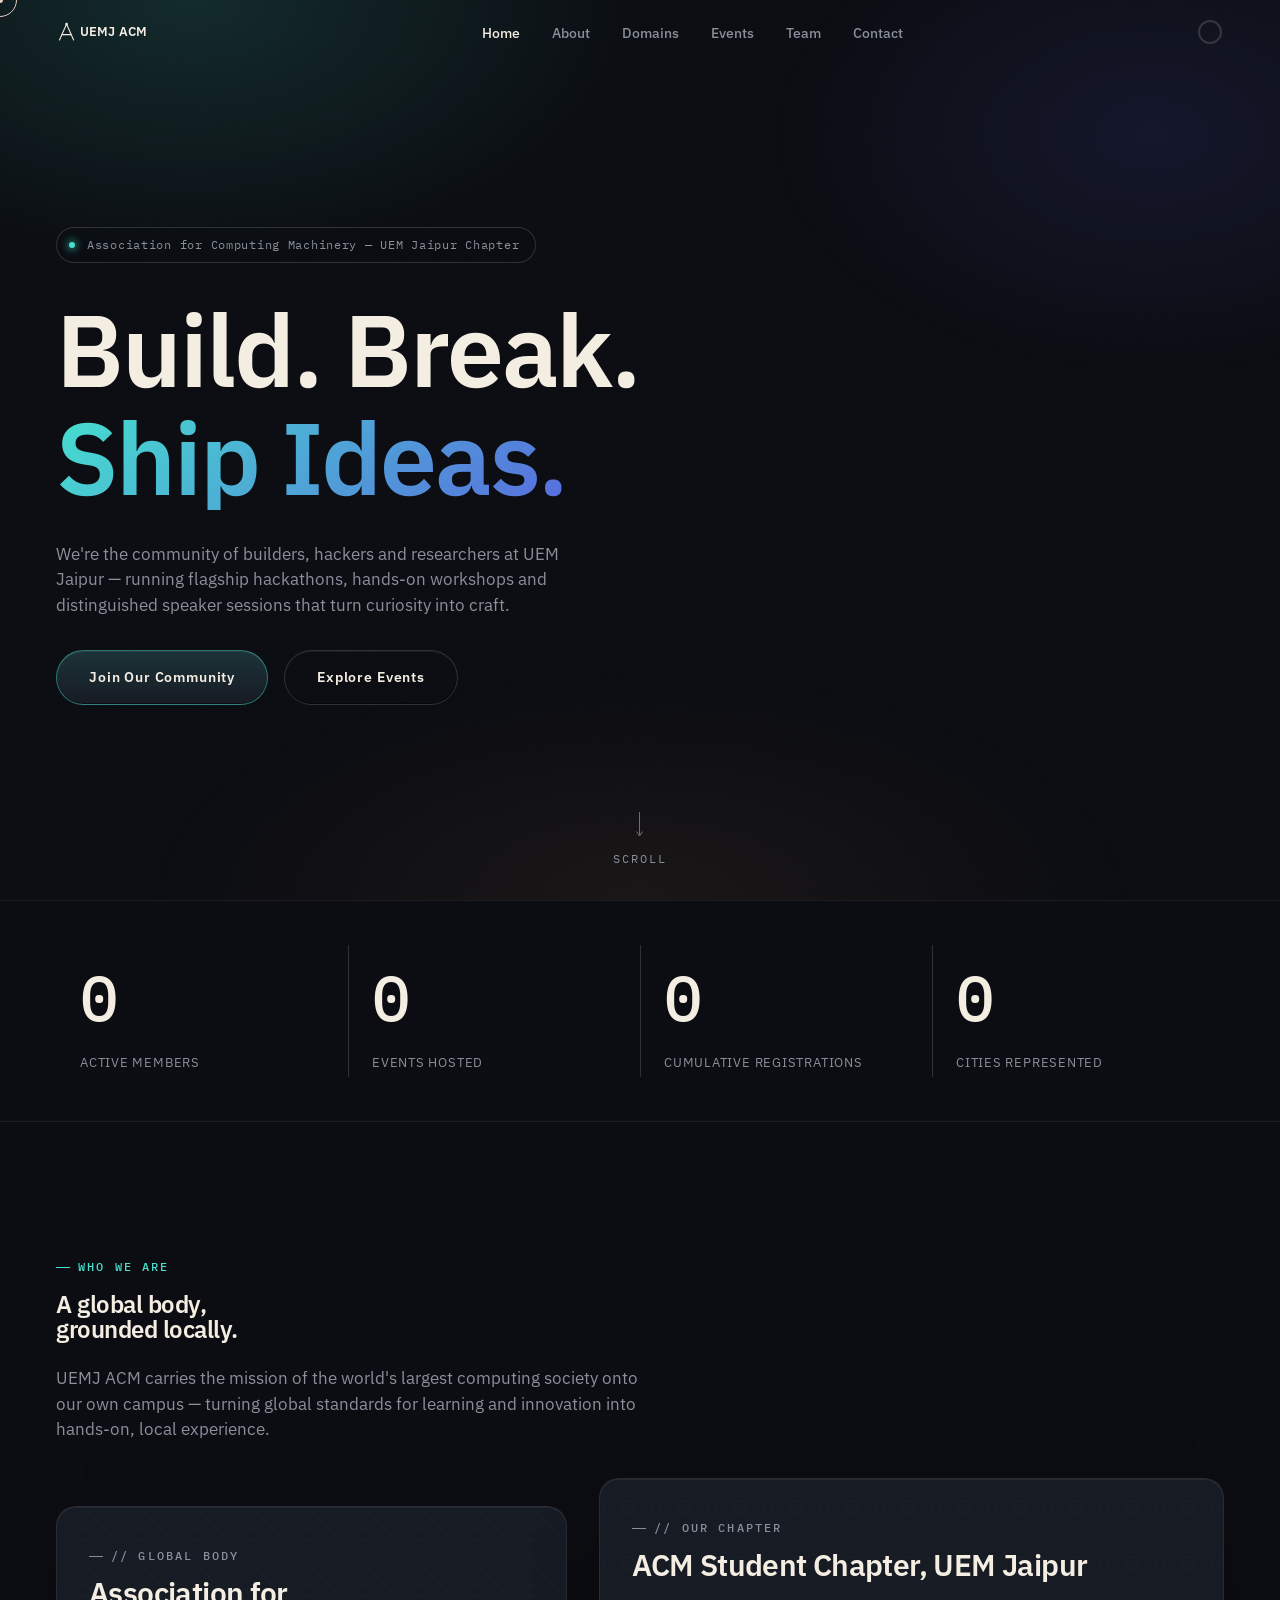
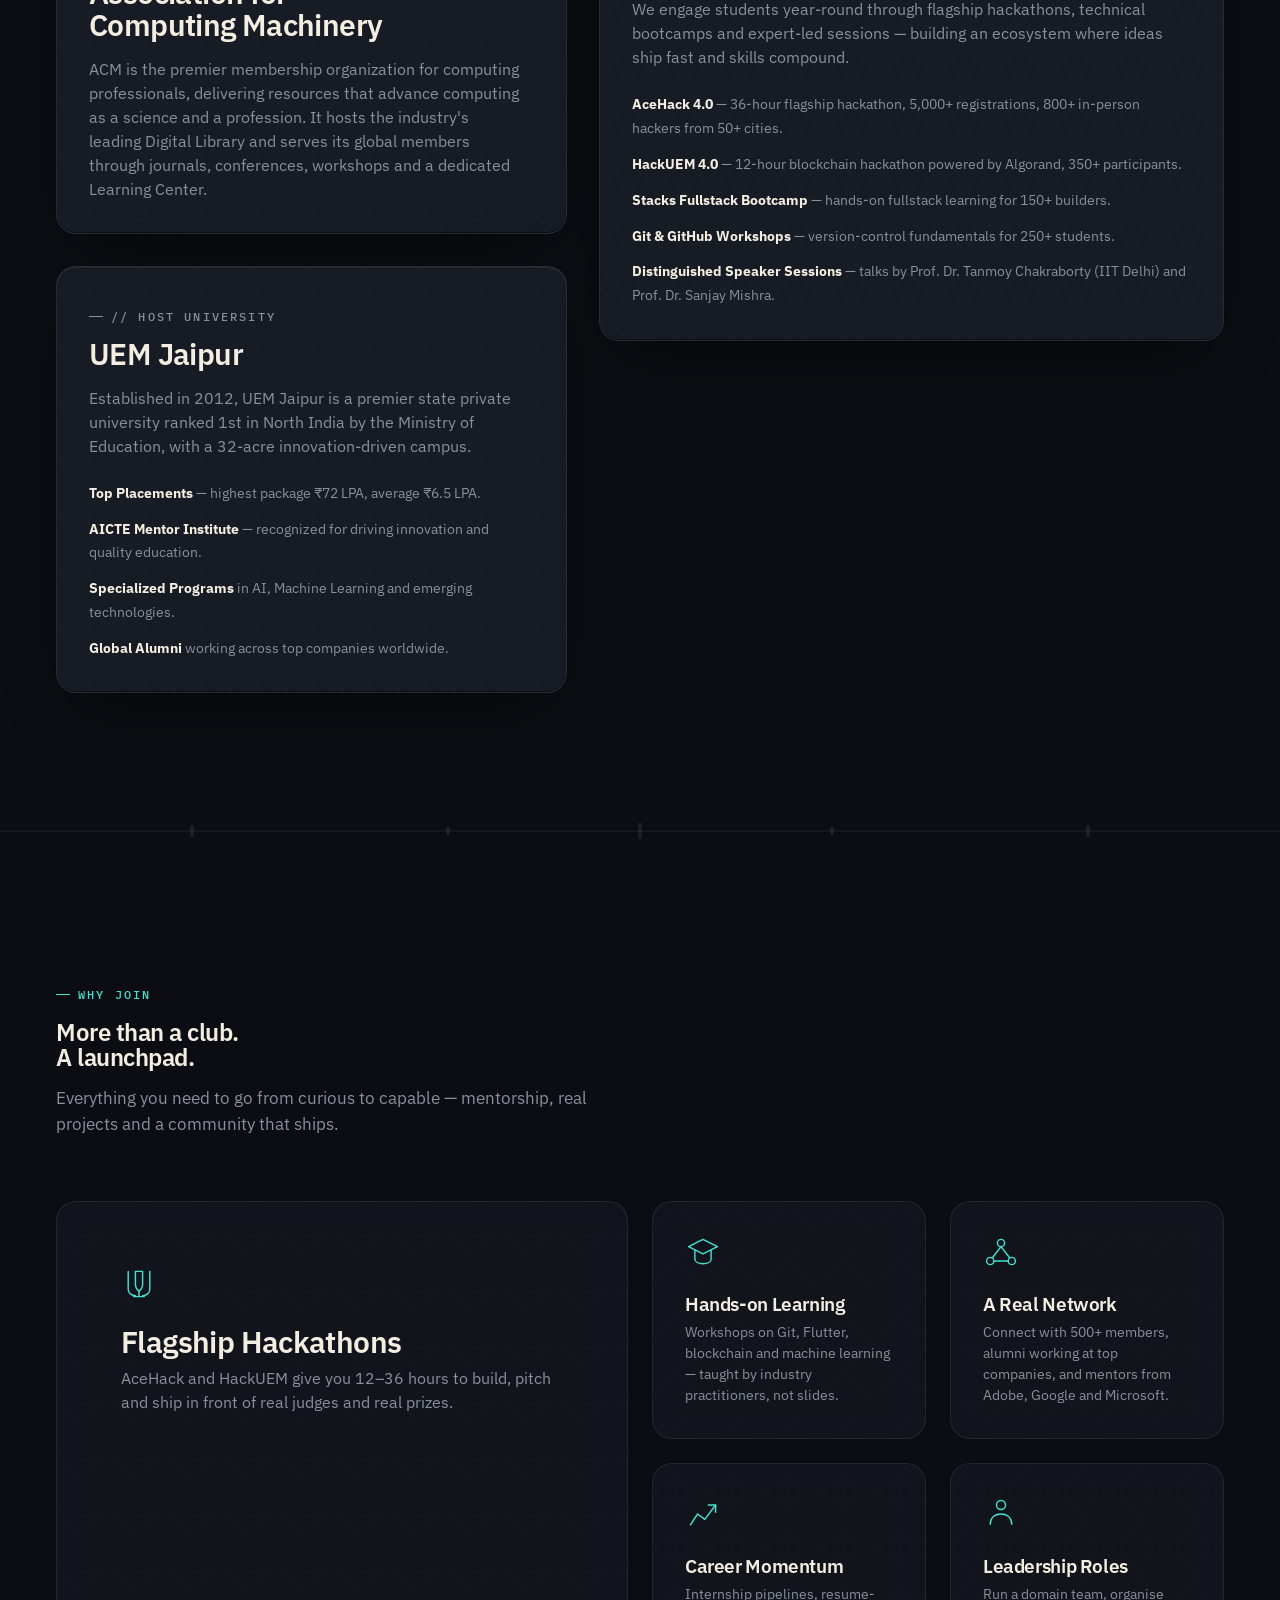
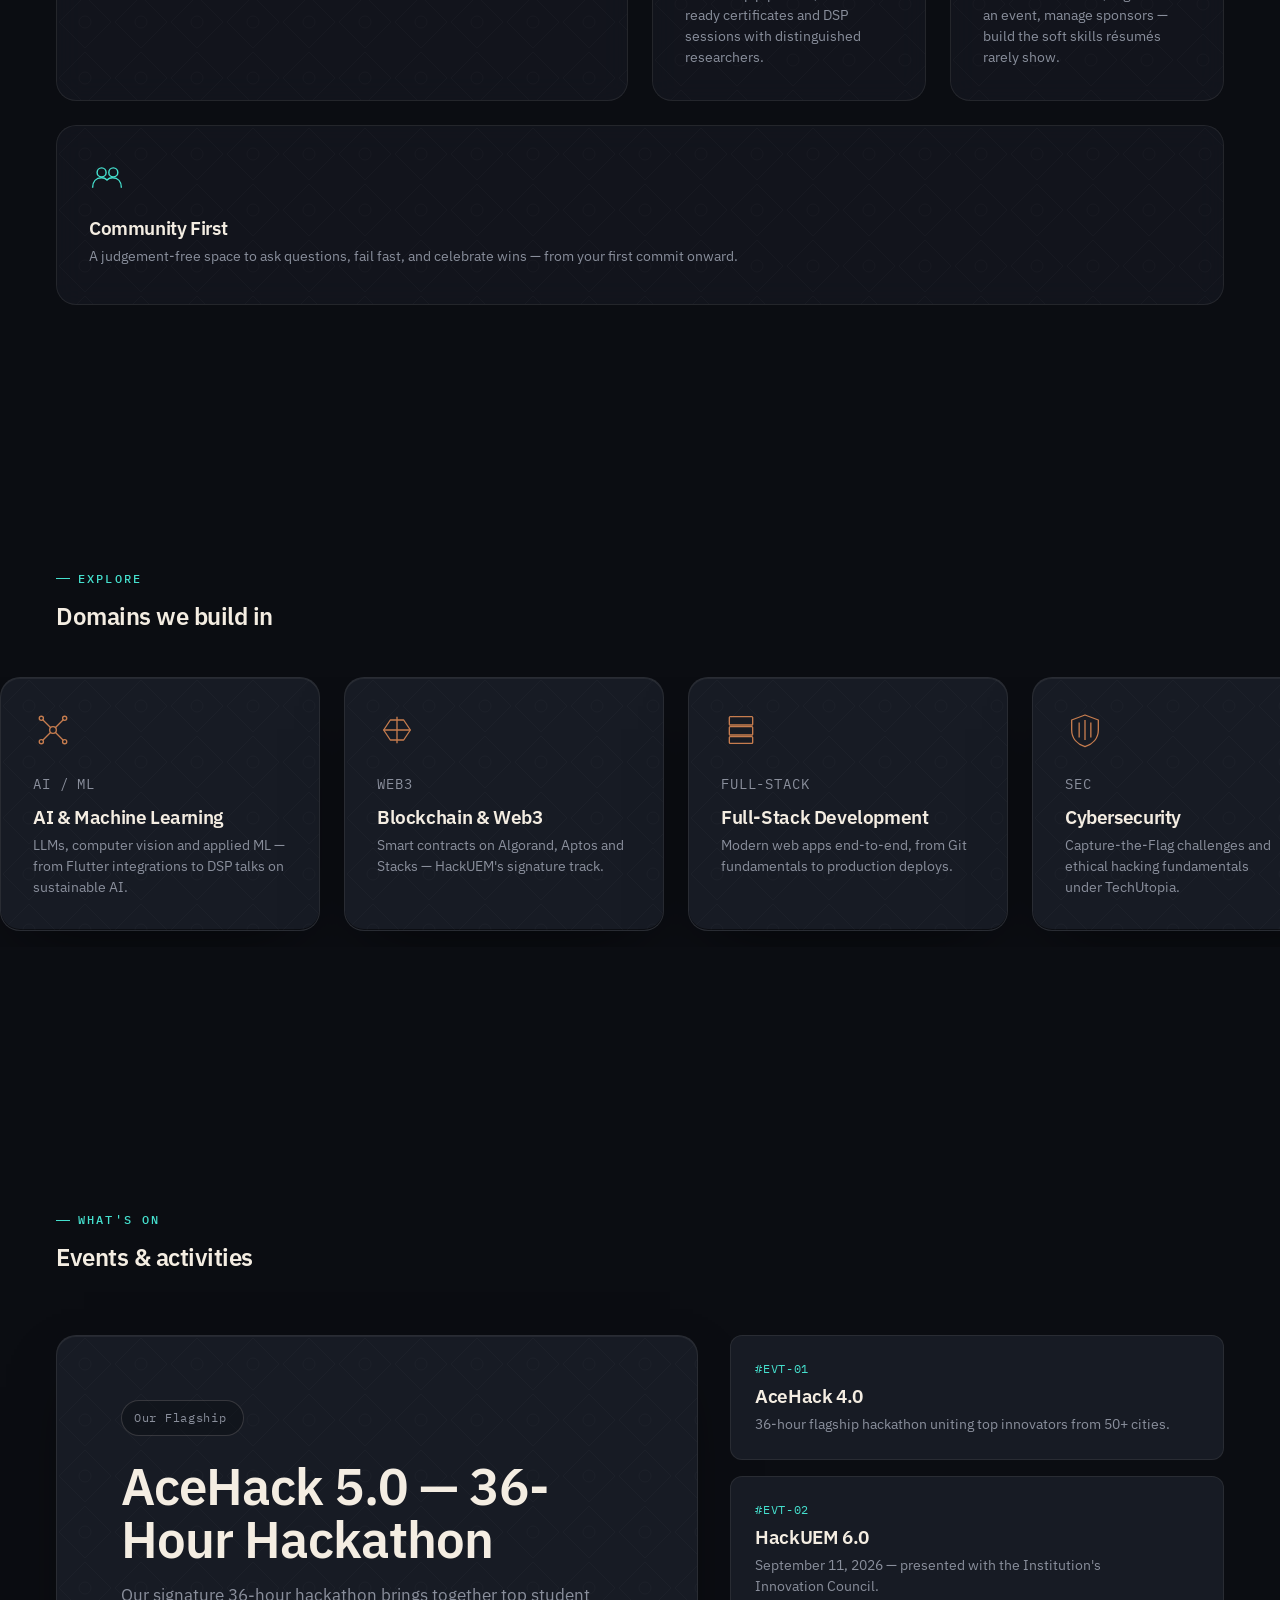
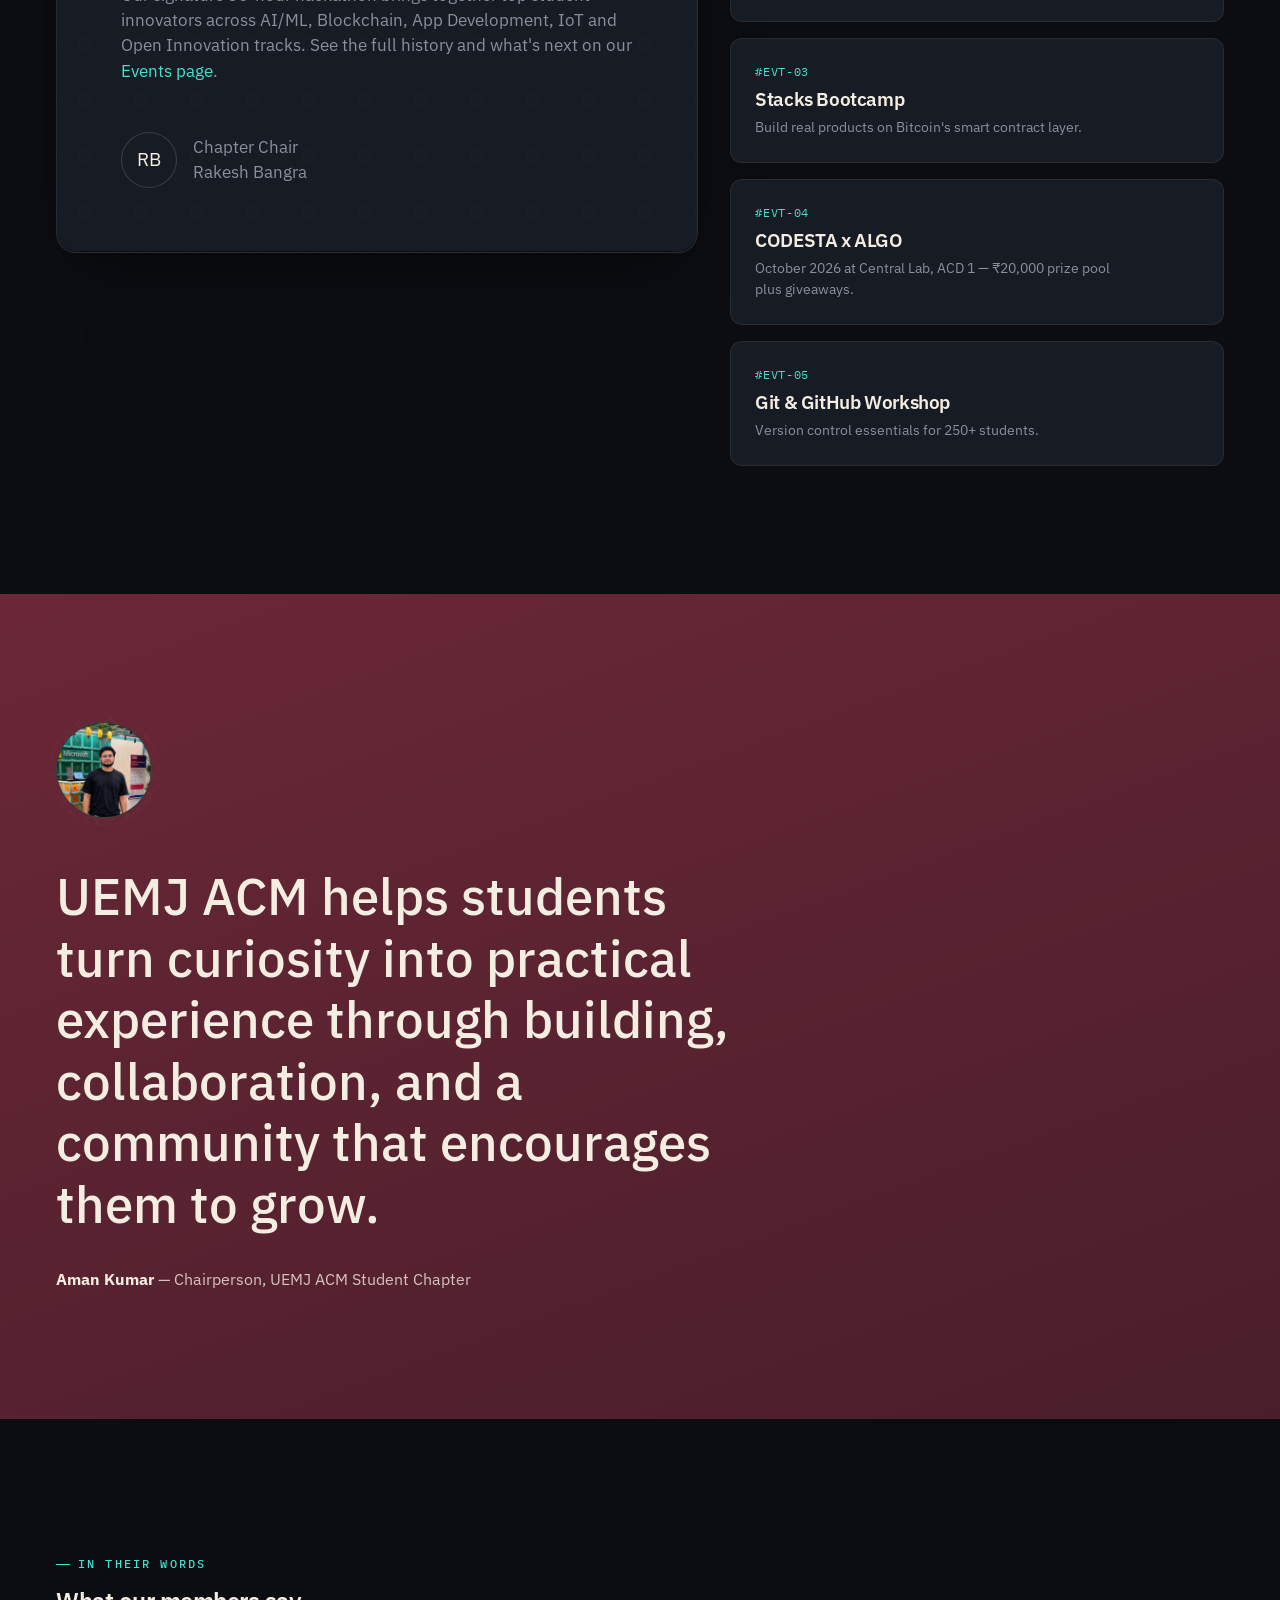
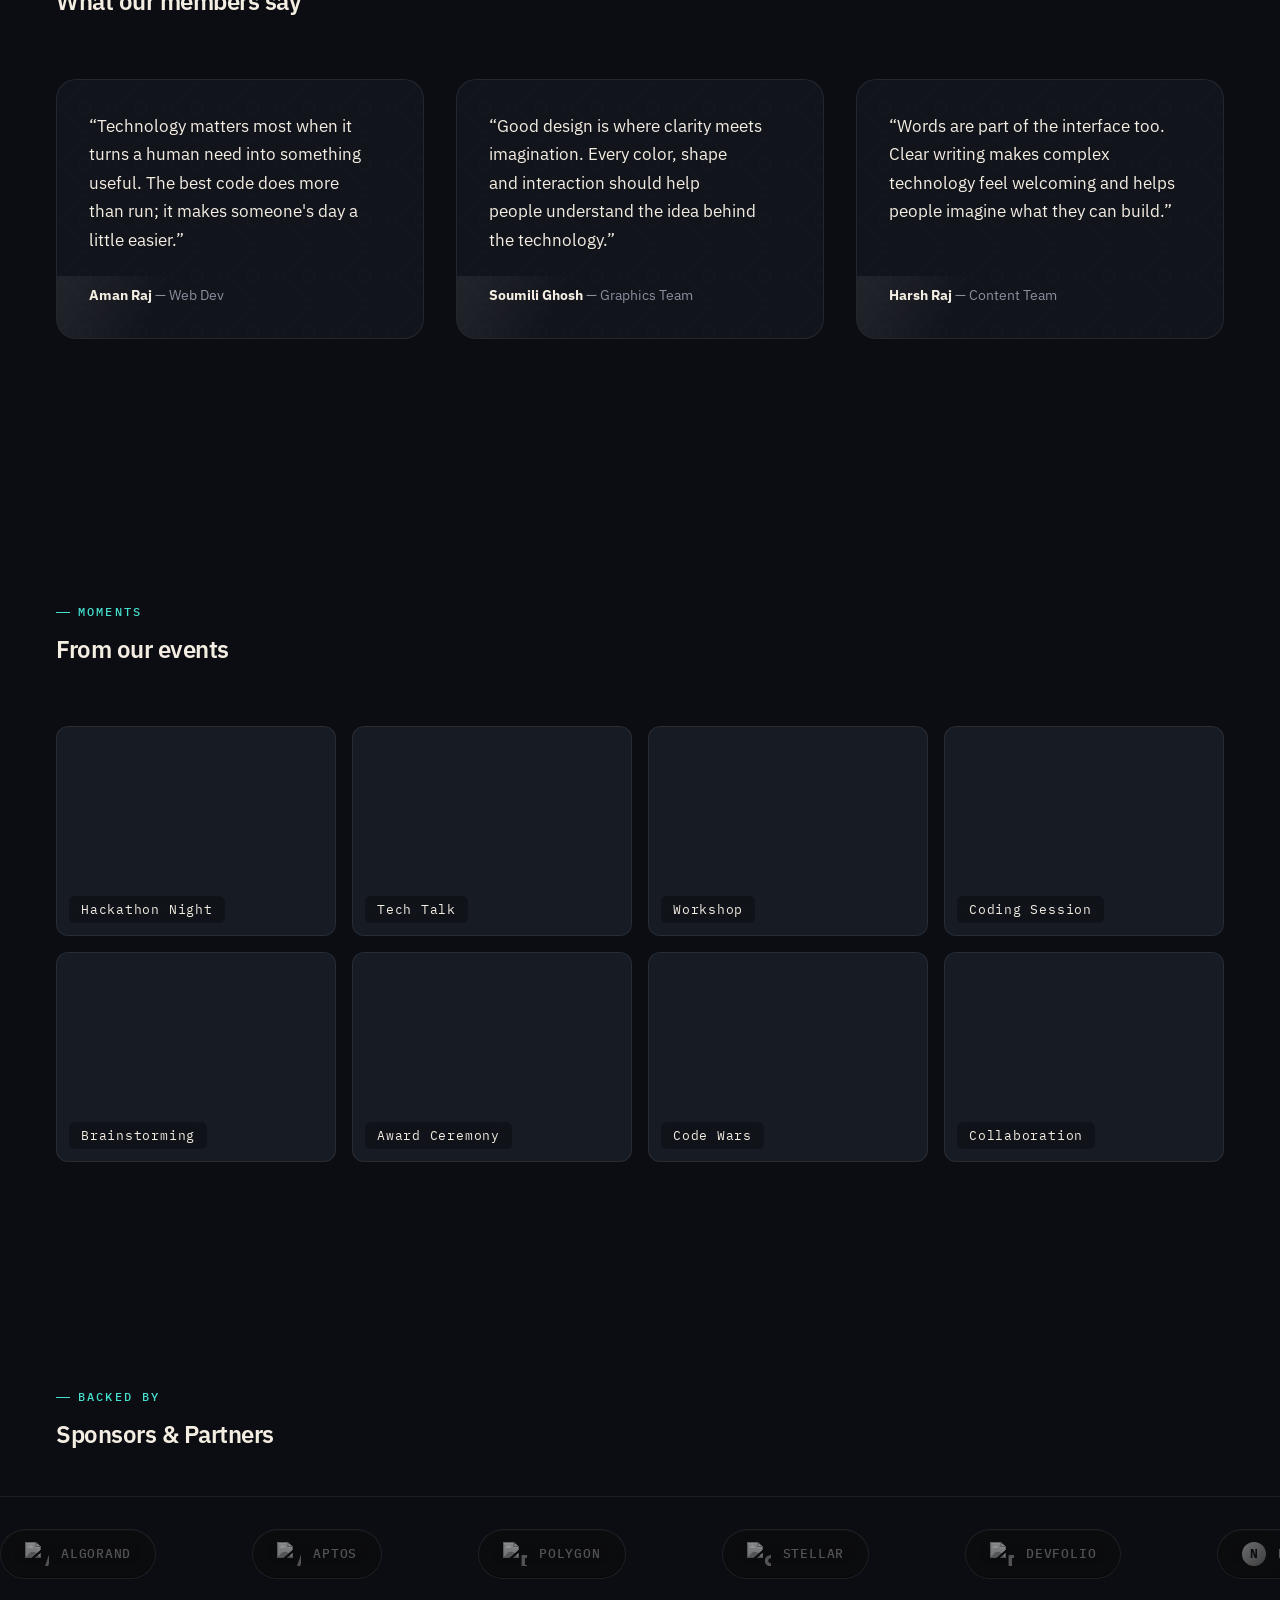
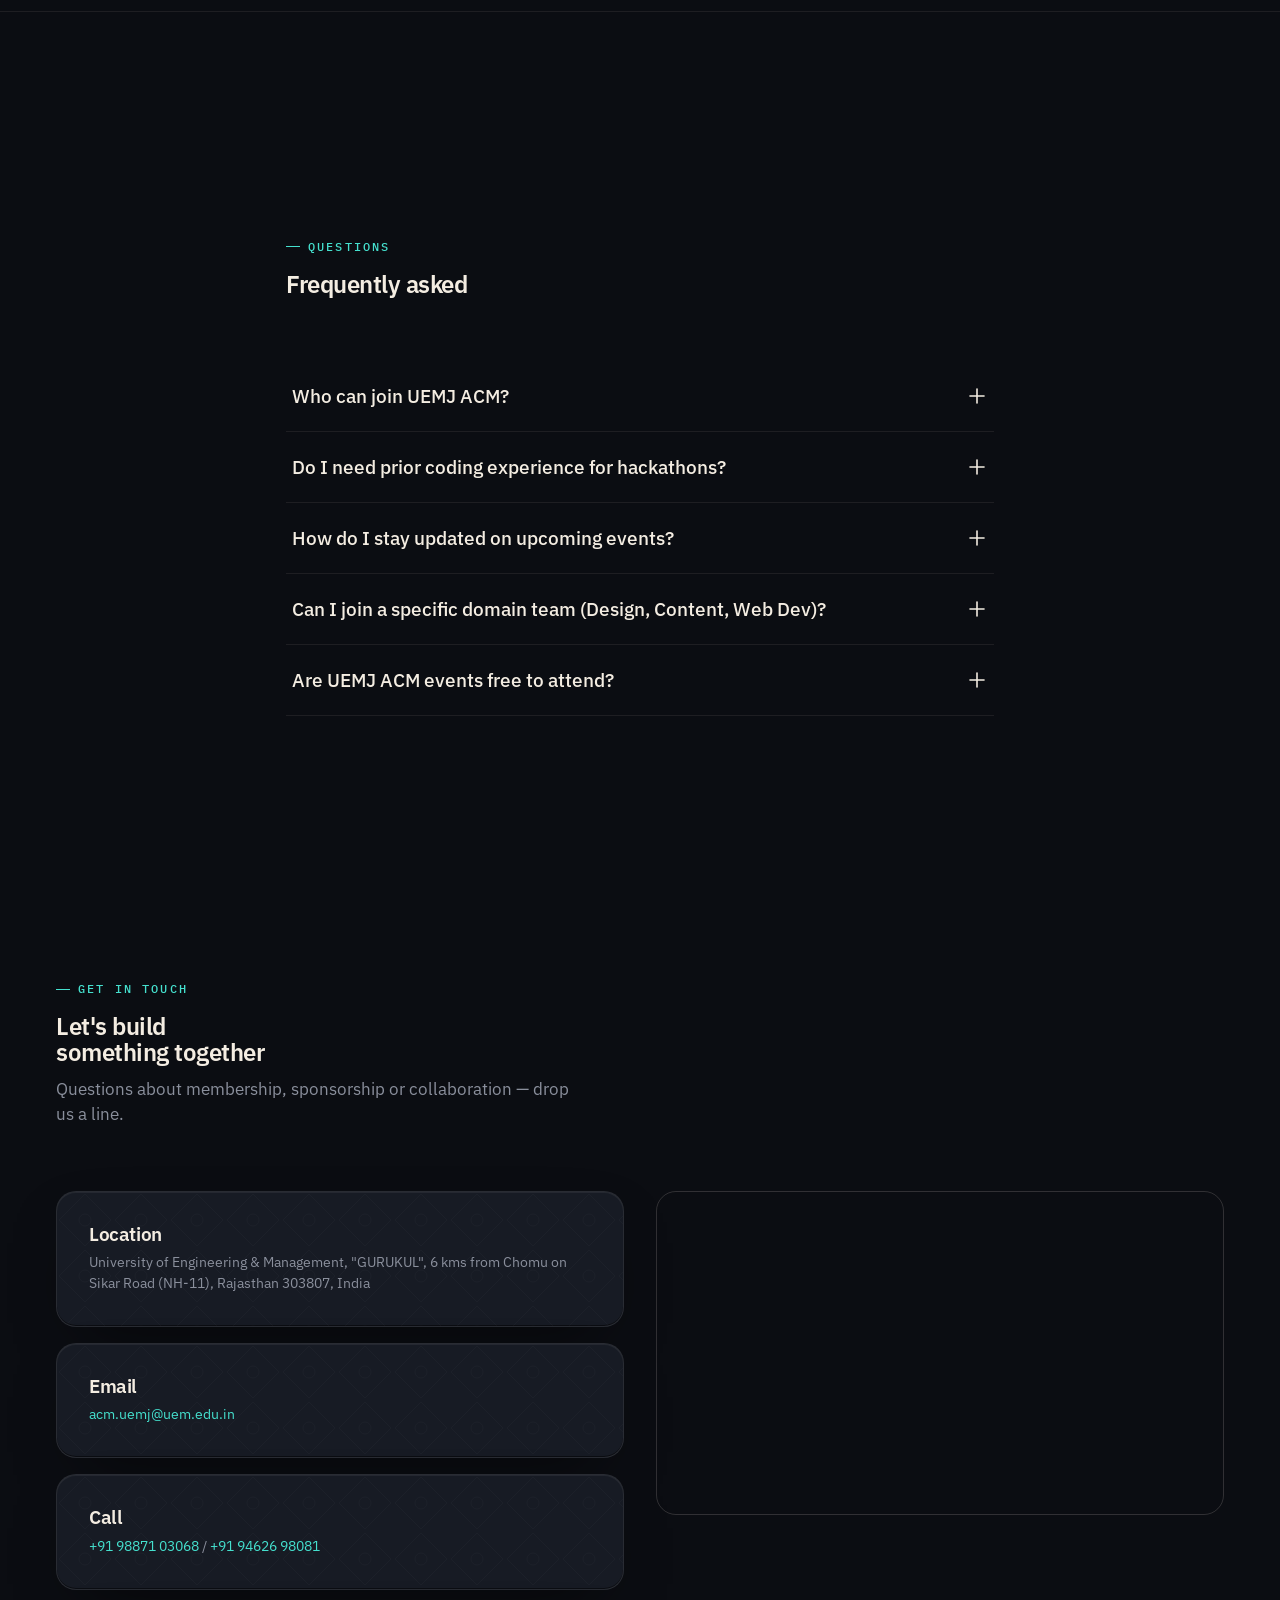
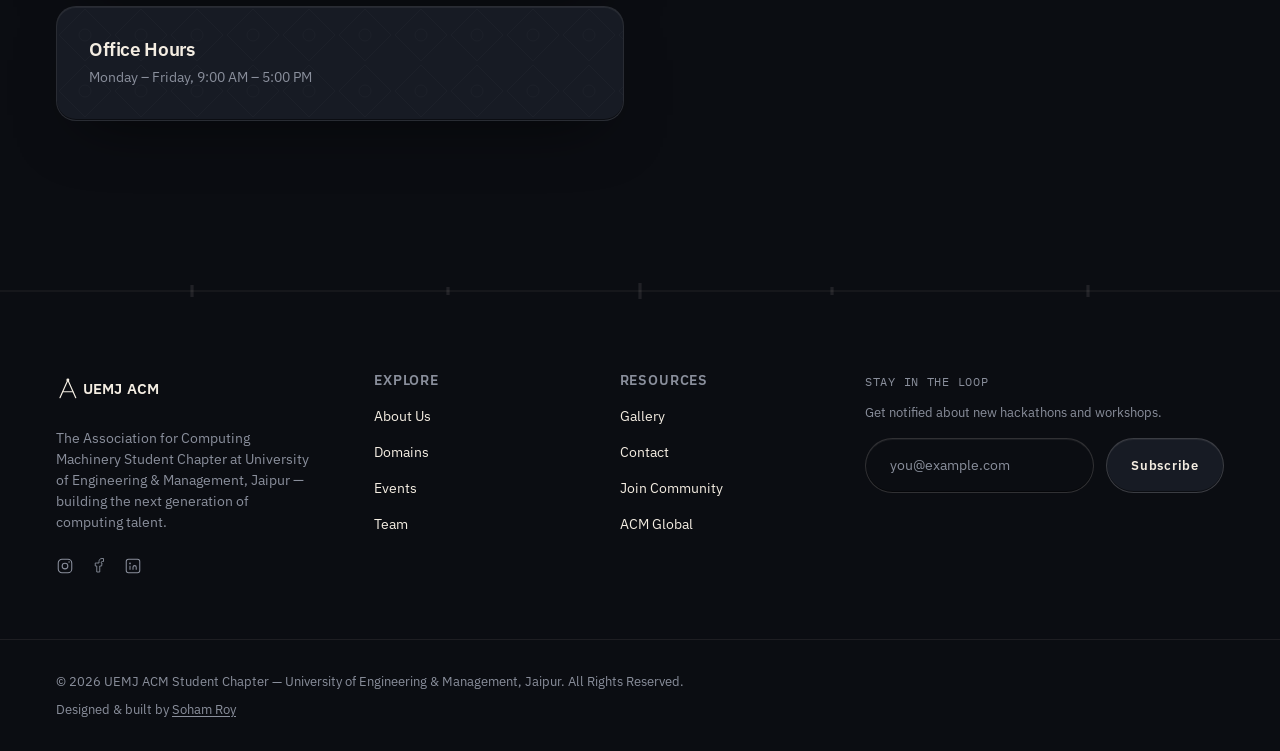
==== commit 44ce86b6: "Update index.html" ====
--- a/index.html
+++ b/index.html
@@ -407,7 +407,7 @@
   <!-- 7. CHAIRPERSON QUOTE -->
   <section class="s-quote" aria-label="Message from the chairperson">
     <div class="l-container s-quote__grid">
-      <div class="c-monogram c-monogram--jali"><img src="Team%20Member%20Image/Aman%20Kumar.png" alt="Aman Kumar" loading="lazy" /></div>
+      <div class="c-monogram c-monogram--jali"><img src="Assets/Aman%20Kumar.png" alt="Aman Kumar" loading="lazy" /></div>
       <div class="s-quote__body">
         <svg class="s-quote__mark" viewBox="0 0 200 200" aria-hidden="true"><use href="#yantra-arc"/></svg>
         <p class="s-quote__text">UEMJ ACM helps students turn curiosity into practical experience through building, collaboration, and a community that encourages them to grow.</p>
--- a/css/base.css
+++ b/css/base.css
@@ -1,5 +1,5 @@
 /* ============================================================
-   ACM UEMJ — base.css
+   UEMJ ACM — base.css
    Design tokens, reset, font loading, ambient background layers.
    "The Yantra Line" — Jantar Mantar instrument geometry fused
    with circuit-trace vocabulary, on a near-black ground.
--- a/css/components.css
+++ b/css/components.css
@@ -1,5 +1,5 @@
 /* ============================================================
-   ACM UEMJ — components.css
+   UEMJ ACM — components.css
    Reusable c-* components. Each owns its full visuals — never
    redeclared from pages.css. See naming convention in README.
    ============================================================ */
@@ -66,7 +66,7 @@
   border-radius: var(--radius-lg);
   padding: var(--space-6);
   overflow: hidden;
-  transition: transform var(--dur-base) var(--ease-out), box-shadow var(--dur-base) var(--ease-out), border-color var(--dur-base) var(--ease-out);
+  transition: translate var(--dur-base) var(--ease-out), transform var(--dur-base) var(--ease-out), box-shadow var(--dur-base) var(--ease-out), border-color var(--dur-base) var(--ease-out);
 }
 .c-card::before {
   content: '';
@@ -79,7 +79,7 @@
   pointer-events: none;
 }
 .c-card:hover {
-  transform: translateY(-4px);
+  translate: 0 -4px !important;
   box-shadow: var(--shadow-card-hover);
   border-color: var(--border-hairline-strong);
 }
@@ -149,6 +149,7 @@
   font-size: var(--fs-h3);
   position: relative;
 }
+.c-monogram--jali img { display: block; width: 100%; height: 100%; object-fit: cover; border-radius: 50%; }
 .c-monogram--jali::before {
   content: '';
   position: absolute;
@@ -185,7 +186,7 @@
 }
 
 .c-nav__logo { display: flex; align-items: center; flex-shrink: 0; }
-.c-nav__logo img { width: 140px; height: 63px; object-fit: contain; }
+.c-nav__logo svg { width: 132px; height: 32px; color: var(--bone); }
 
 .c-nav__progress { width: 28px; height: 28px; flex-shrink: 0; color: var(--cyan); }
 .c-nav__progress circle { fill: none; stroke: currentColor; stroke-width: 2; stroke-linecap: round; }
@@ -491,39 +492,3 @@
 }
 .c-back-to-top.is-visible { opacity: 1; visibility: visible; transform: translateY(0); }
 .c-back-to-top:hover { border-color: rgba(var(--cyan-rgb), .5); color: var(--cyan); }
-
-[class*="domain"], [class*="card"] {
-    position: relative;
-    overflow: hidden;
-    background: rgba(18, 20, 29, 0.6) !important;
-    backdrop-filter: blur(14px);
-    -webkit-backdrop-filter: blur(14px);
-    border: 1px solid rgba(255, 255, 255, 0.08) !important;
-    border-radius: 16px;
-    cursor: pointer;
-    transition: transform 0.4s cubic-bezier(0.16, 1, 0.3, 1),
-                border-color 0.4s ease,
-                box-shadow 0.4s ease,
-                background 0.4s ease !important;
-    will-change: transform, box-shadow;
-}
-
-/* Diagonal glass light sweep effect */
-[class*="domain"]::before, [class*="card"]::before {
-    content: '';
-    position: absolute;
-    top: 0;
-    left: -130%;
-    width: 100%;
-    height: 100%;
-    background: linear-gradient(
-        120deg,
-        transparent,
-        rgba(255, 255, 255, 0.08),
-        transparent
-    );
-    transition: all 0.7s ease;
-    pointer-events: none;
-    z-index: 1;
-}
-
--- a/css/pages.css
+++ b/css/pages.css
@@ -1,5 +1,5 @@
 /* ============================================================
-   ACM UEMJ — pages.css
+   UEMJ ACM — pages.css
    Section-scoped (s-*) and layout-scoped (l-*) LAYOUT ONLY rules.
    Mobile-first. Never redeclares a component's own visuals
    (background/border/radius/shadow/color/padding) — see the
@@ -12,7 +12,8 @@
    ============================================================ */
 .c-nav__links-wrap { display: contents; }
 
-.c-nav__toggle { display: flex; margin-left: auto; }
+.c-nav__progress { order: 1; }
+.c-nav__toggle { display: flex; order: 2; margin-left: auto; }
 
 .c-nav__links {
   position: fixed;
@@ -240,8 +241,9 @@
 .s-testimonials { padding-block: var(--section-pad-y); }
 .s-testimonials h2 { margin-block: var(--space-4) var(--space-8); }
 .s-testimonials__grid { display: grid; grid-template-columns: 1fr; gap: var(--space-6); }
+.s-testimonials__card { display: flex; flex-direction: column; min-height: 260px; }
 .s-testimonials__card p:first-child { font-size: var(--fs-body-lg); line-height: var(--lh-relaxed); margin-bottom: var(--space-5); }
-.s-testimonials__author { color: var(--slate); font-size: var(--fs-small); }
+.s-testimonials__author { margin-top: auto; color: var(--slate); font-size: var(--fs-small); }
 .s-testimonials__author strong { color: var(--bone); }
 
 /* ============================================================
--- a/css/animations.css
+++ b/css/animations.css
@@ -1,5 +1,5 @@
 /* ============================================================
-   ACM UEMJ — animations.css
+   UEMJ ACM — animations.css
    CSS-only keyframes for declarative, state-driven motion.
    Everything sequenced, scroll-linked, or per-frame lives in JS
    (GSAP) instead — see js/loader.js, js/scroll.js, js/animations.js.
--- a/css/responsive.css
+++ b/css/responsive.css
@@ -1,5 +1,5 @@
 /* ============================================================
-   ACM UEMJ — responsive.css
+   UEMJ ACM — responsive.css
    Breakpoint-only overrides: grid-template-columns swaps and
    nav toggling — everything clamp() already handles fluidly is
    NOT repeated here. Section-ordered to mirror pages.css 1:1.
@@ -162,9 +162,7 @@
 
 /* ---- Testimonials: staggered offsets ---- */
 @media (min-width: 1024px) {
-  .s-testimonials__grid { grid-template-columns: repeat(3, 1fr); align-items: start; }
-  .s-testimonials__grid > li:nth-child(2) { transform: translateY(48px); }
-  .s-testimonials__grid > li:nth-child(3) { transform: translateY(-16px); }
+  .s-testimonials__grid { grid-template-columns: repeat(3, 1fr); align-items: stretch; }
 }
 
 /* ---- Gallery ---- */
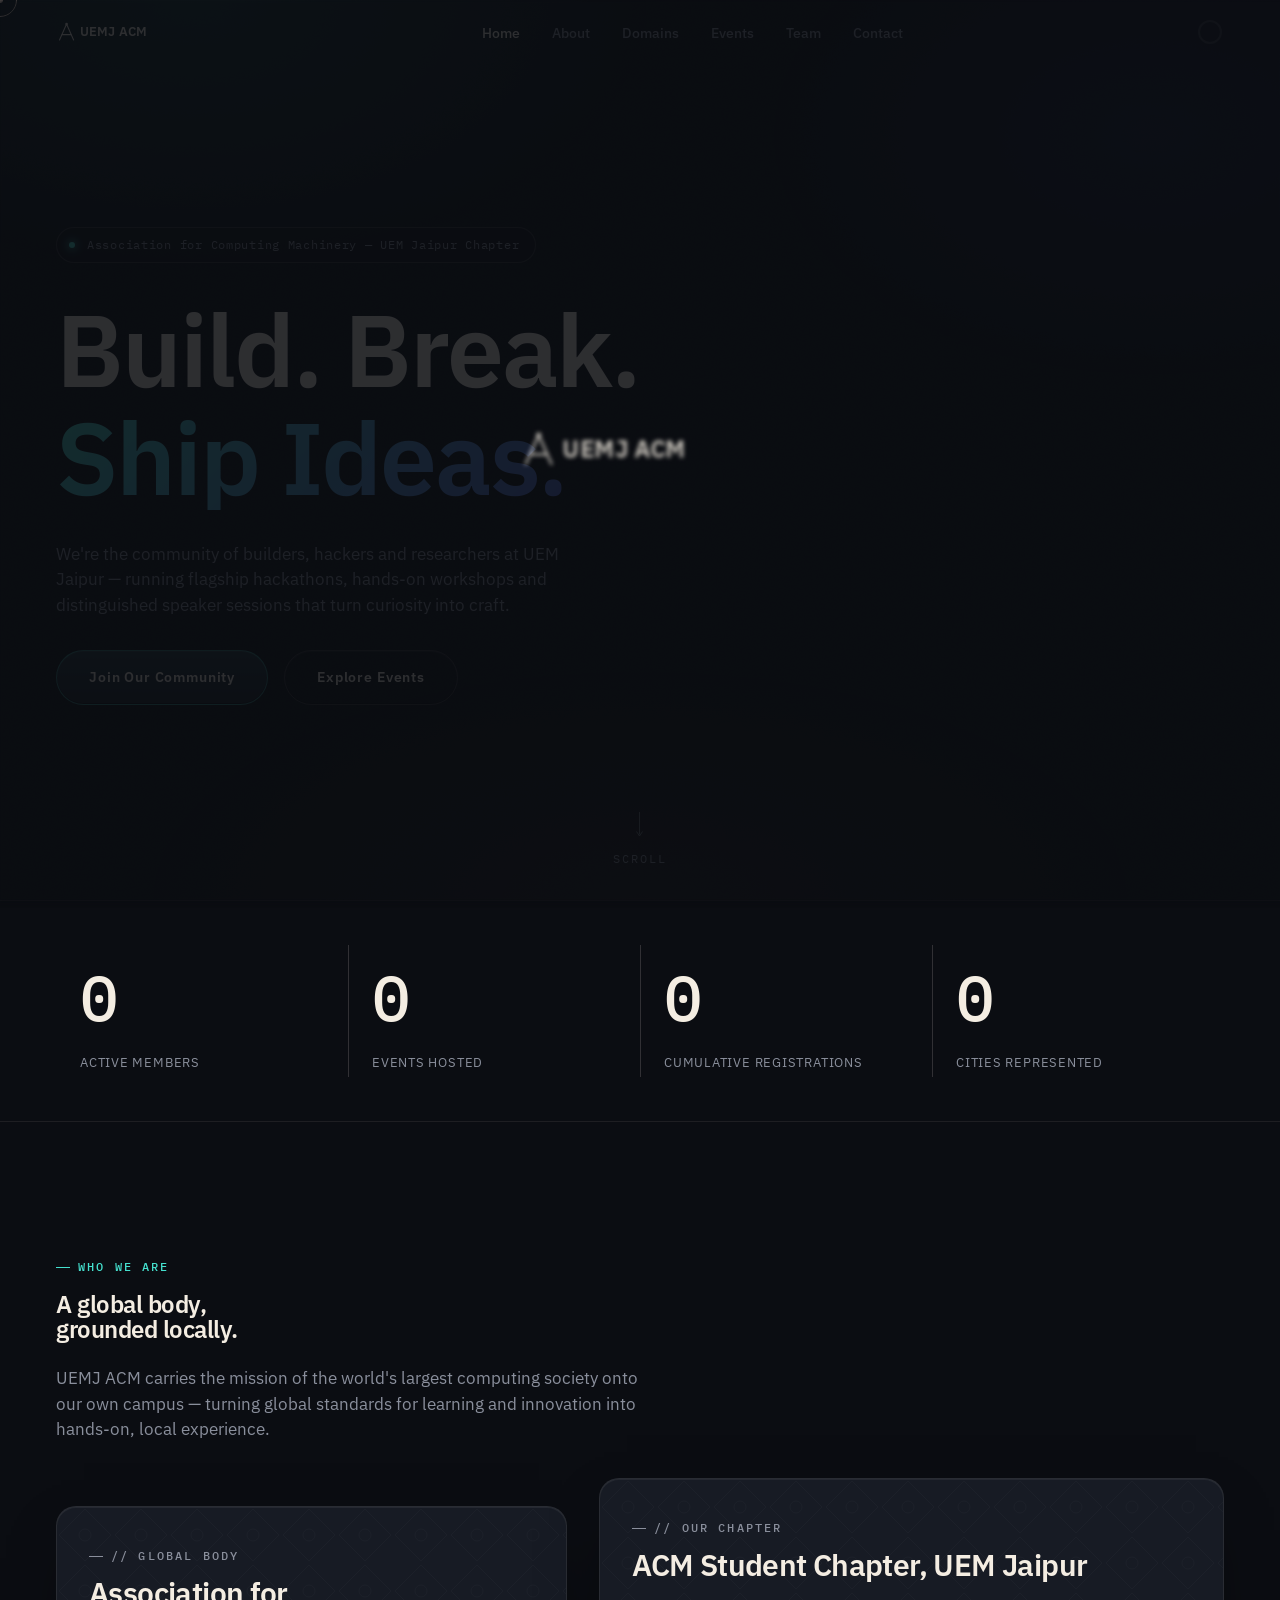
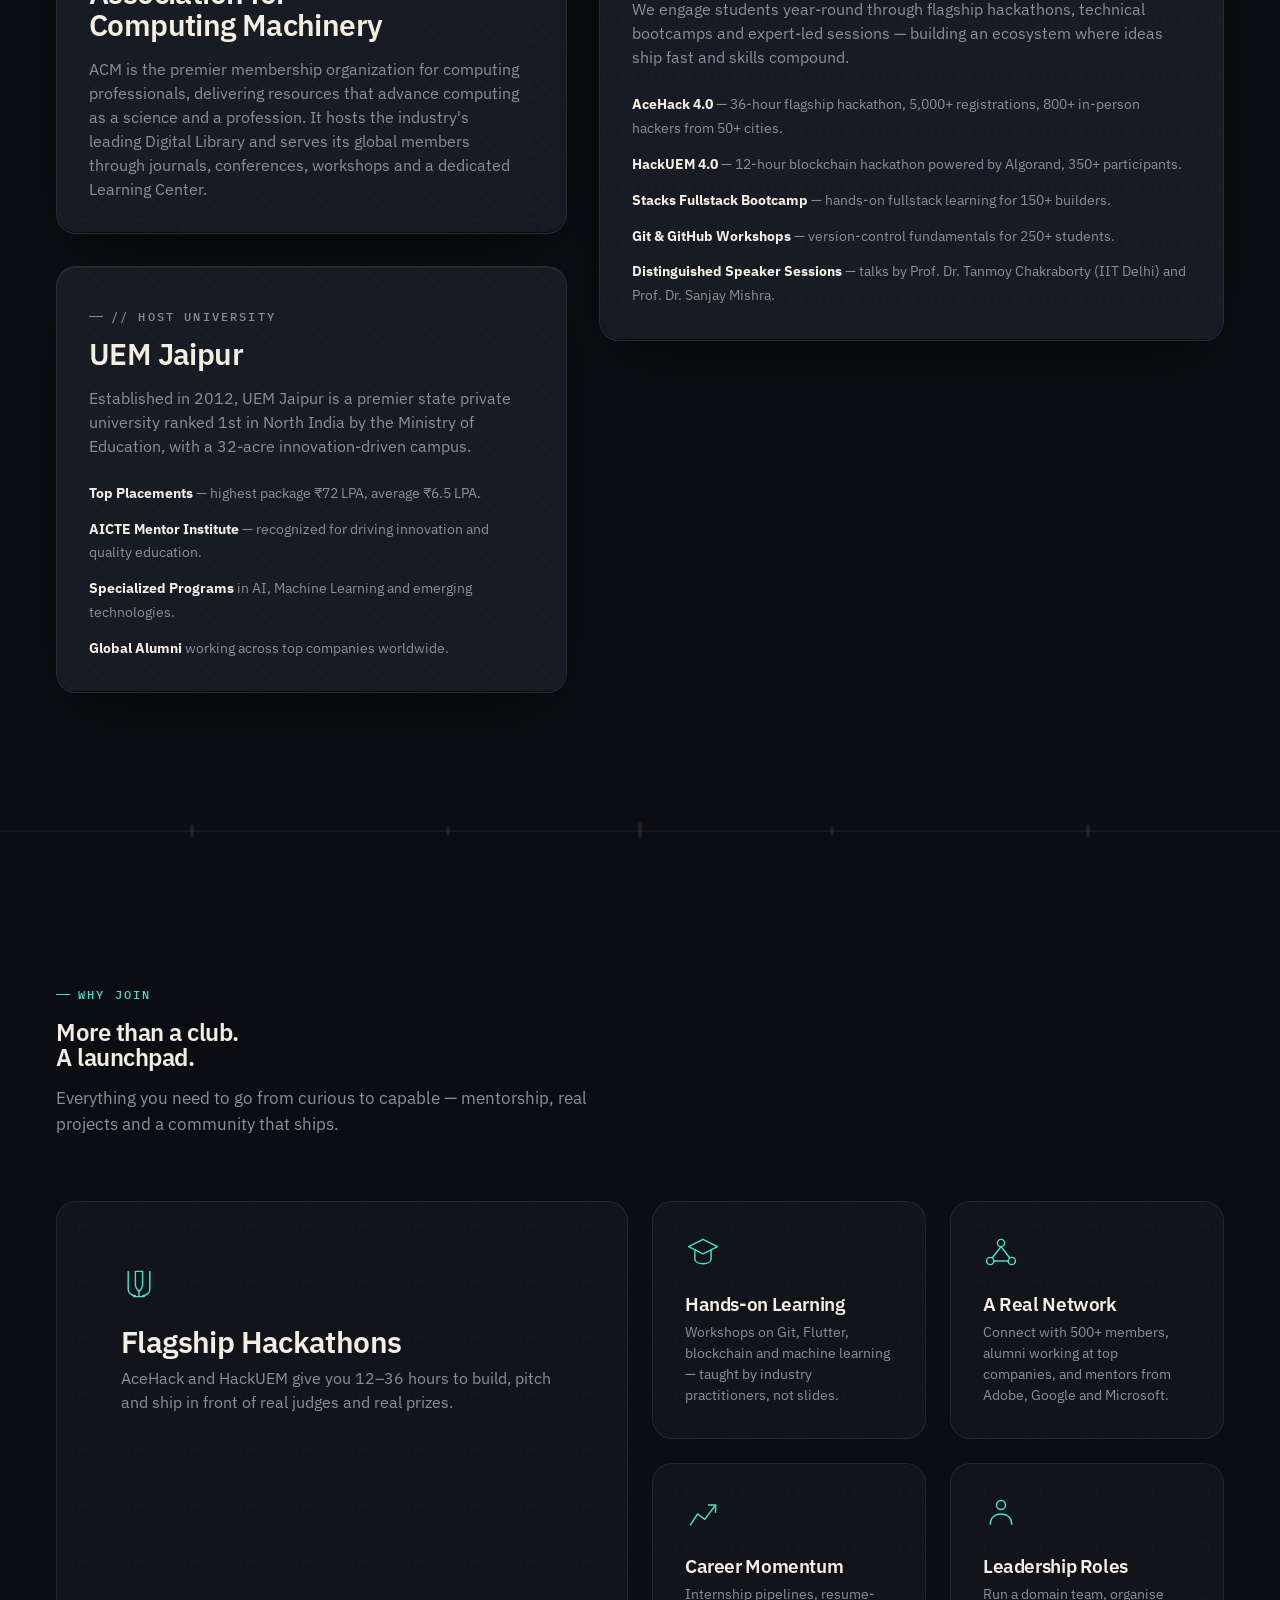
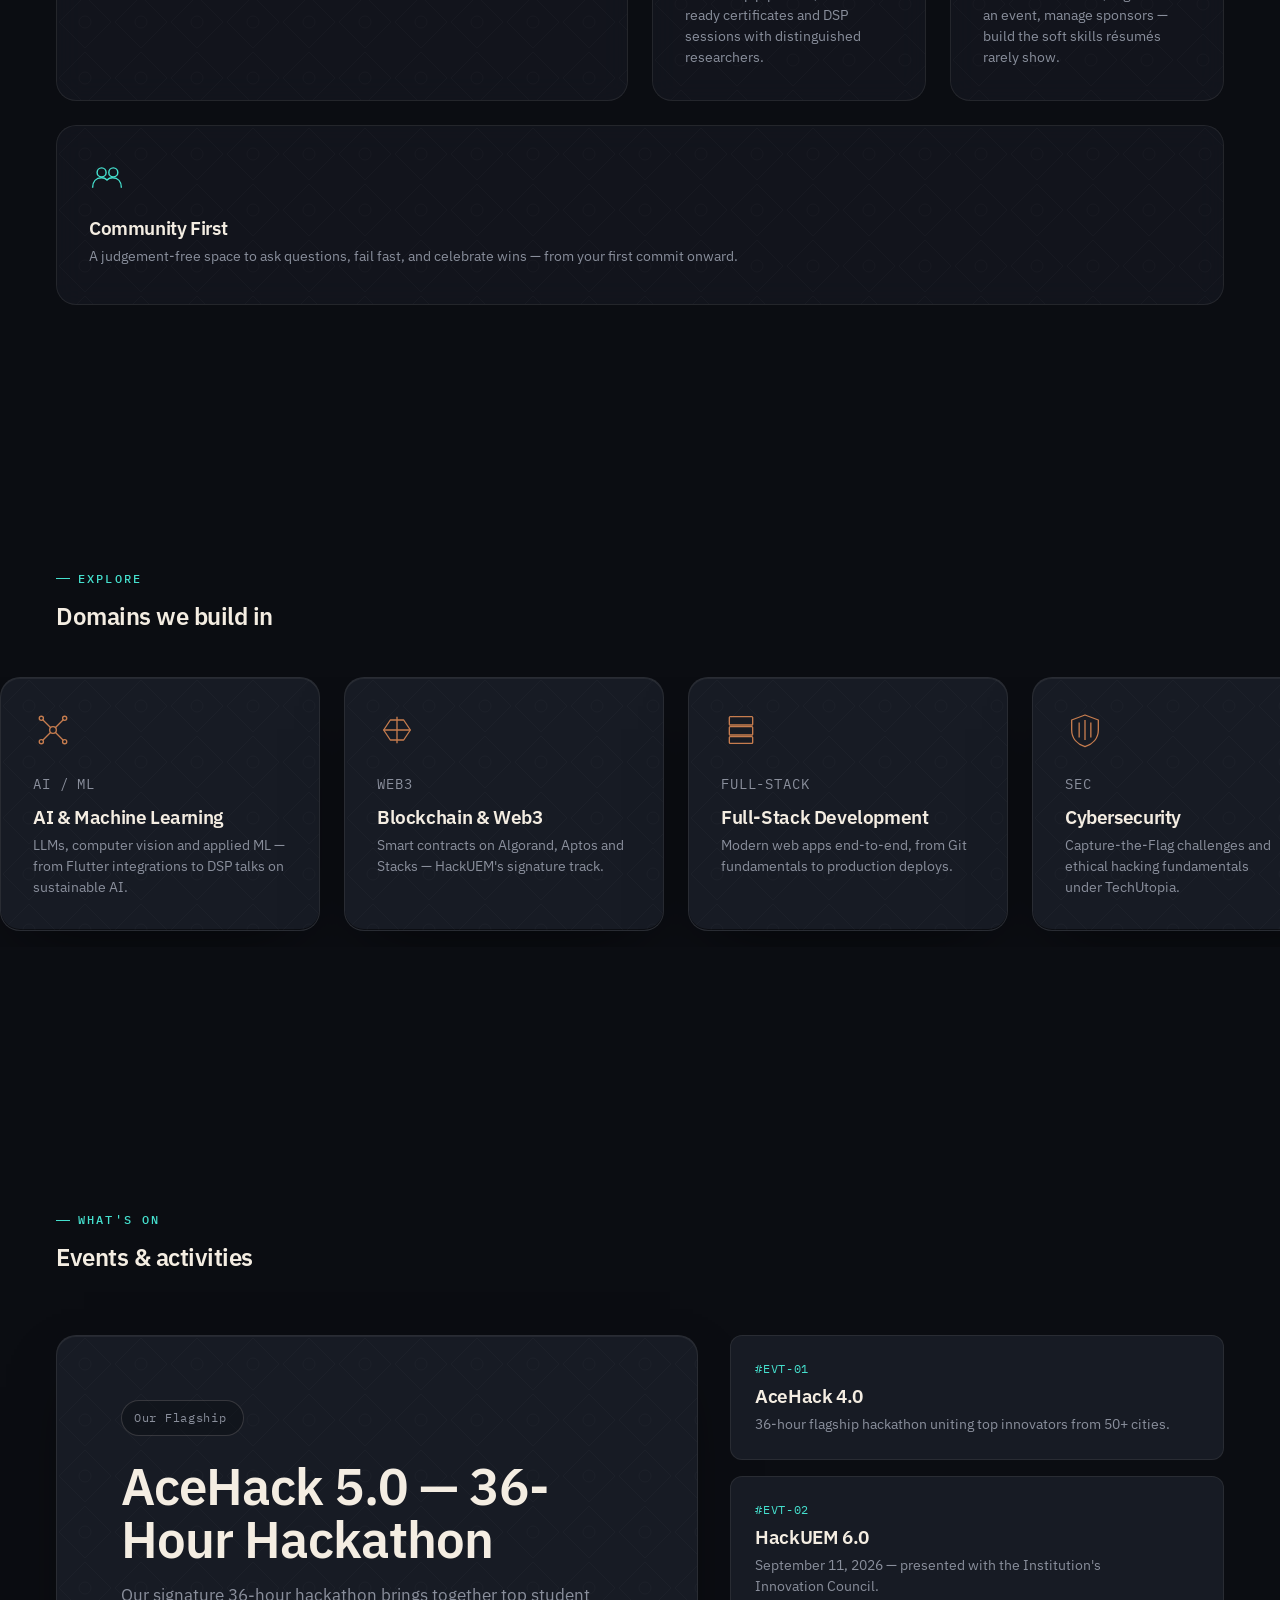
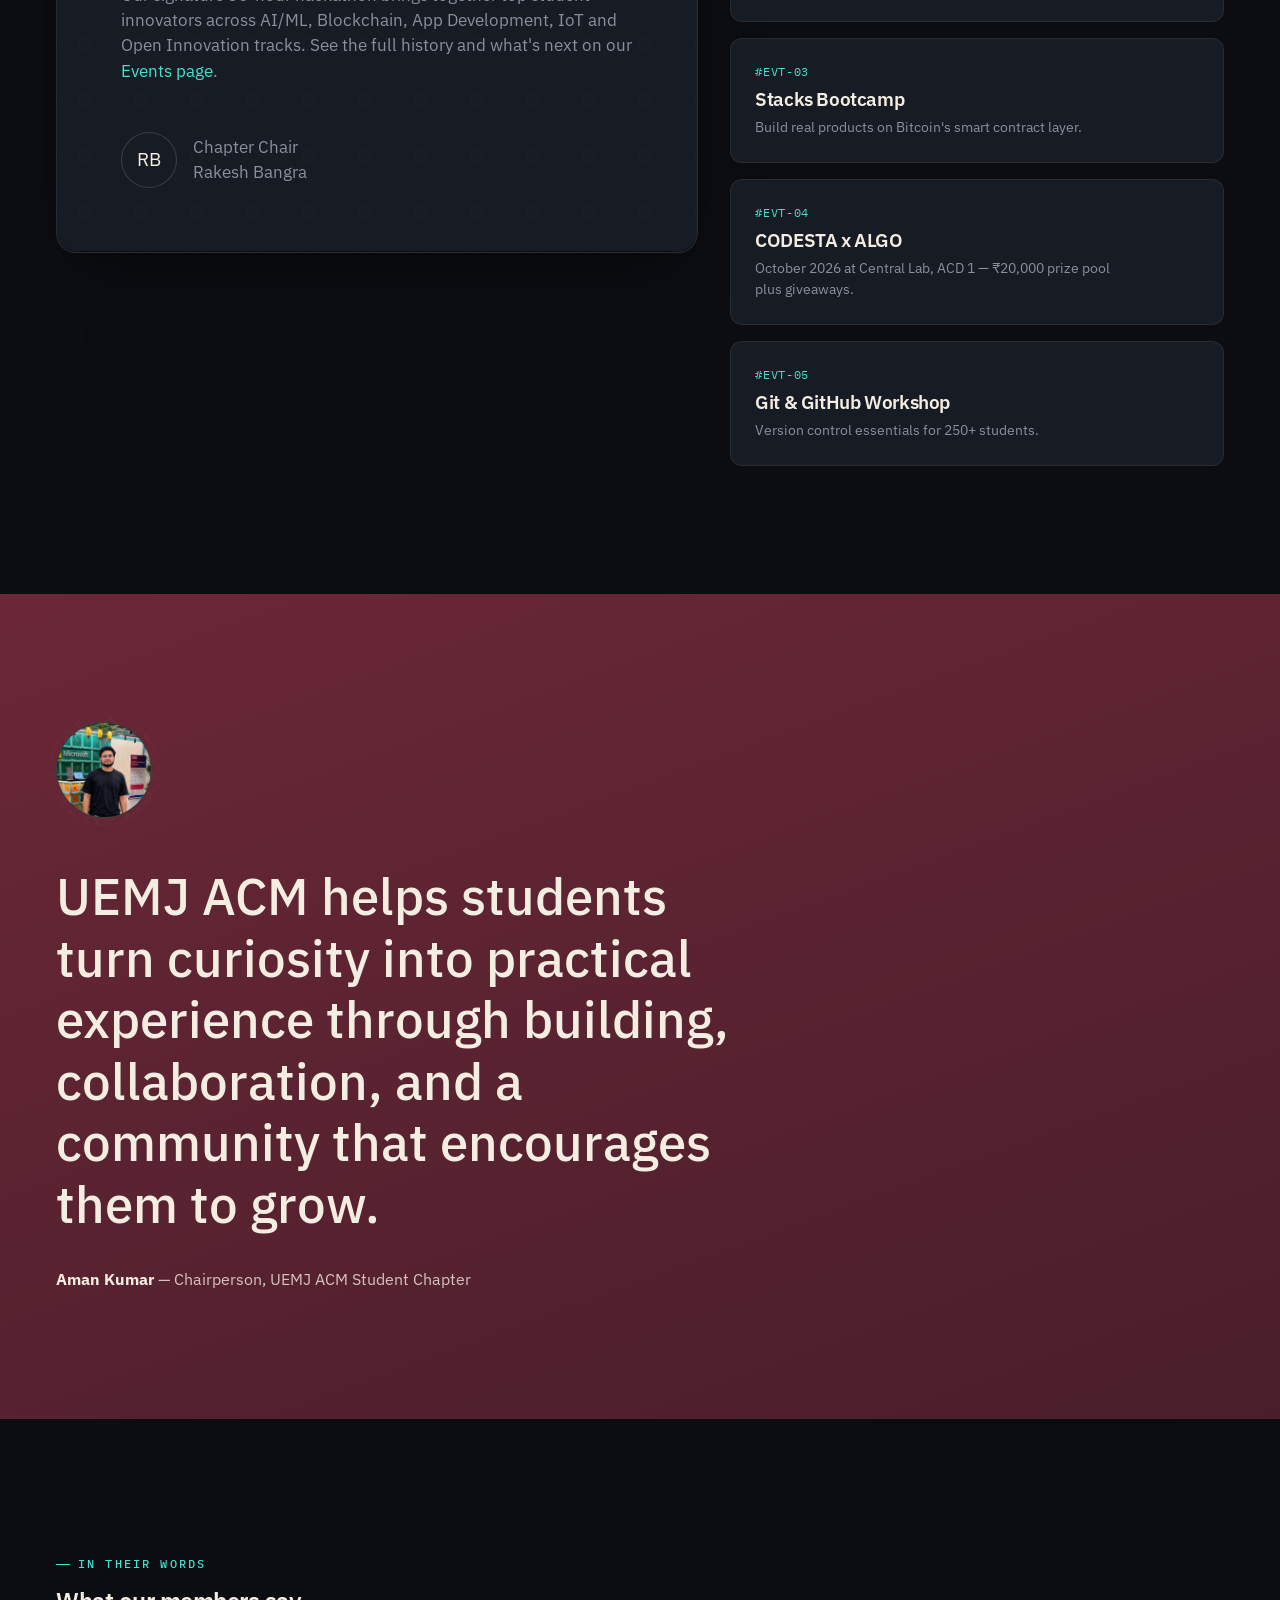
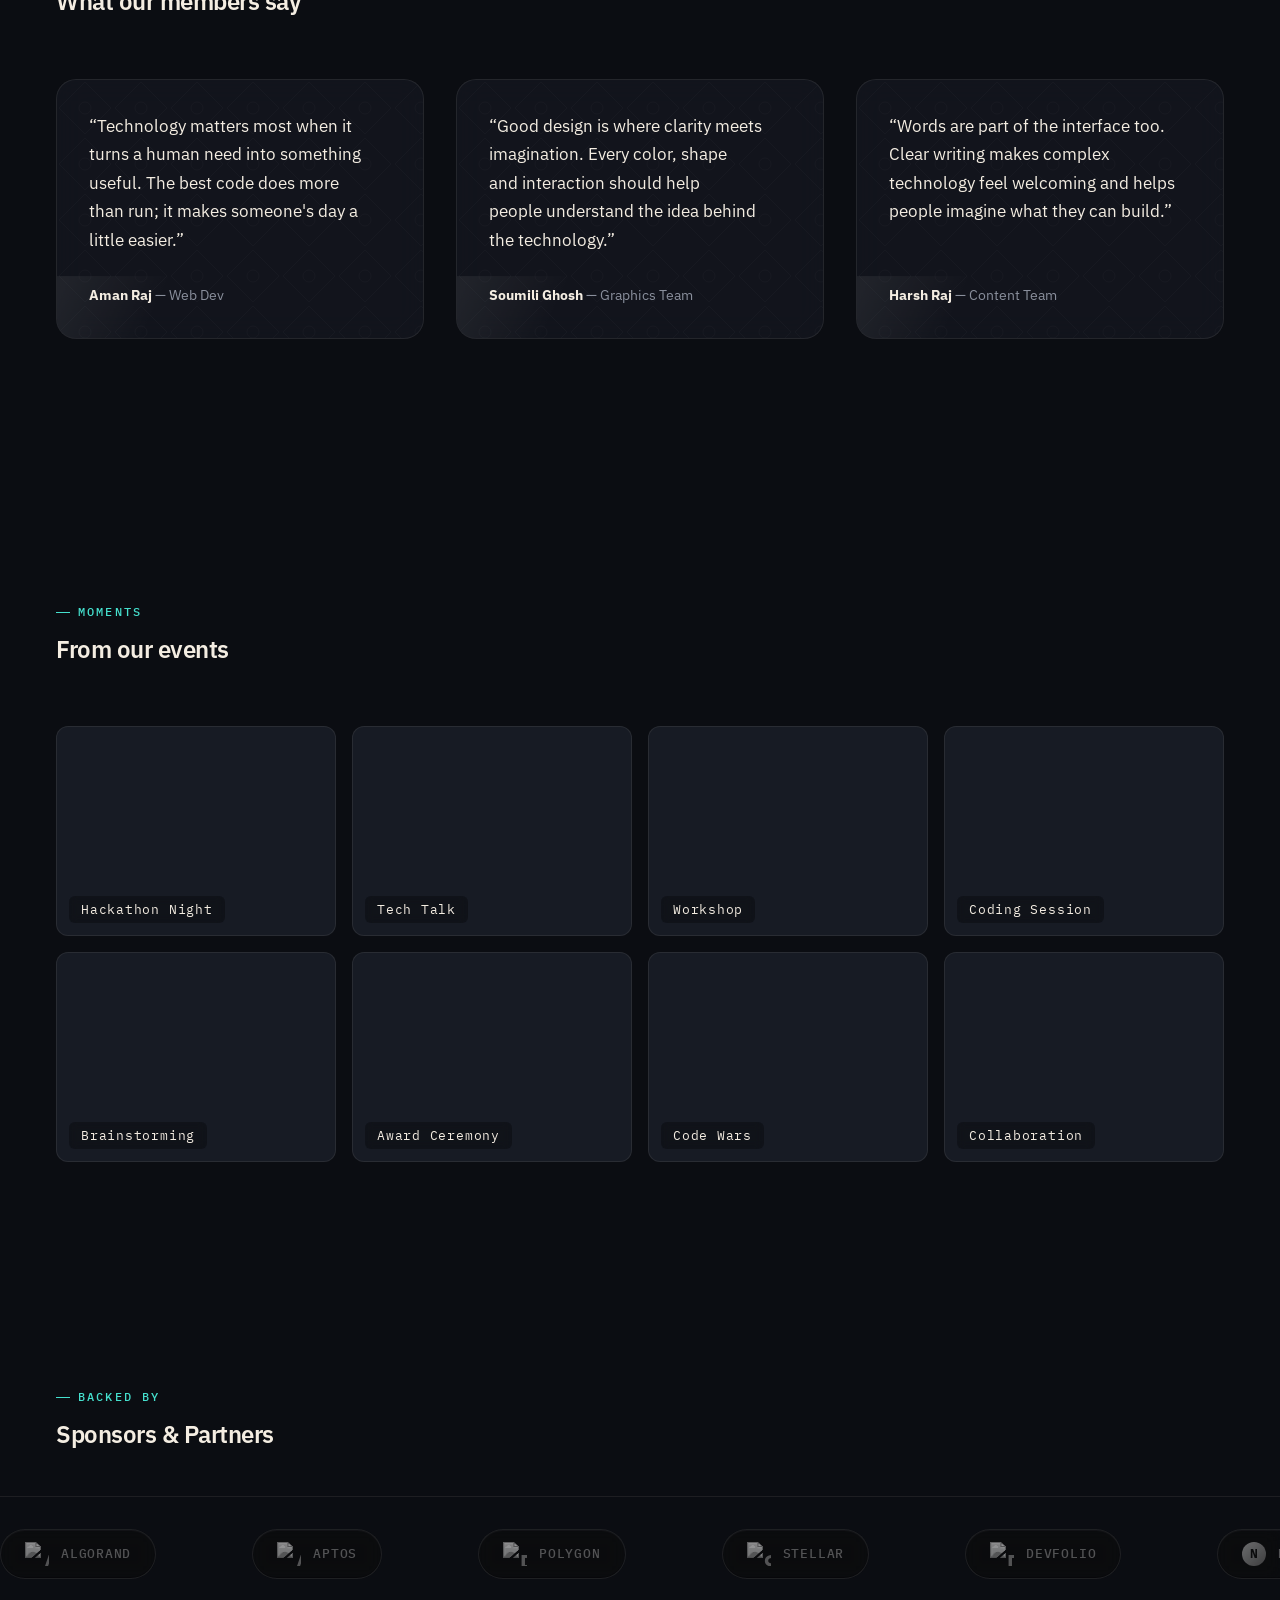
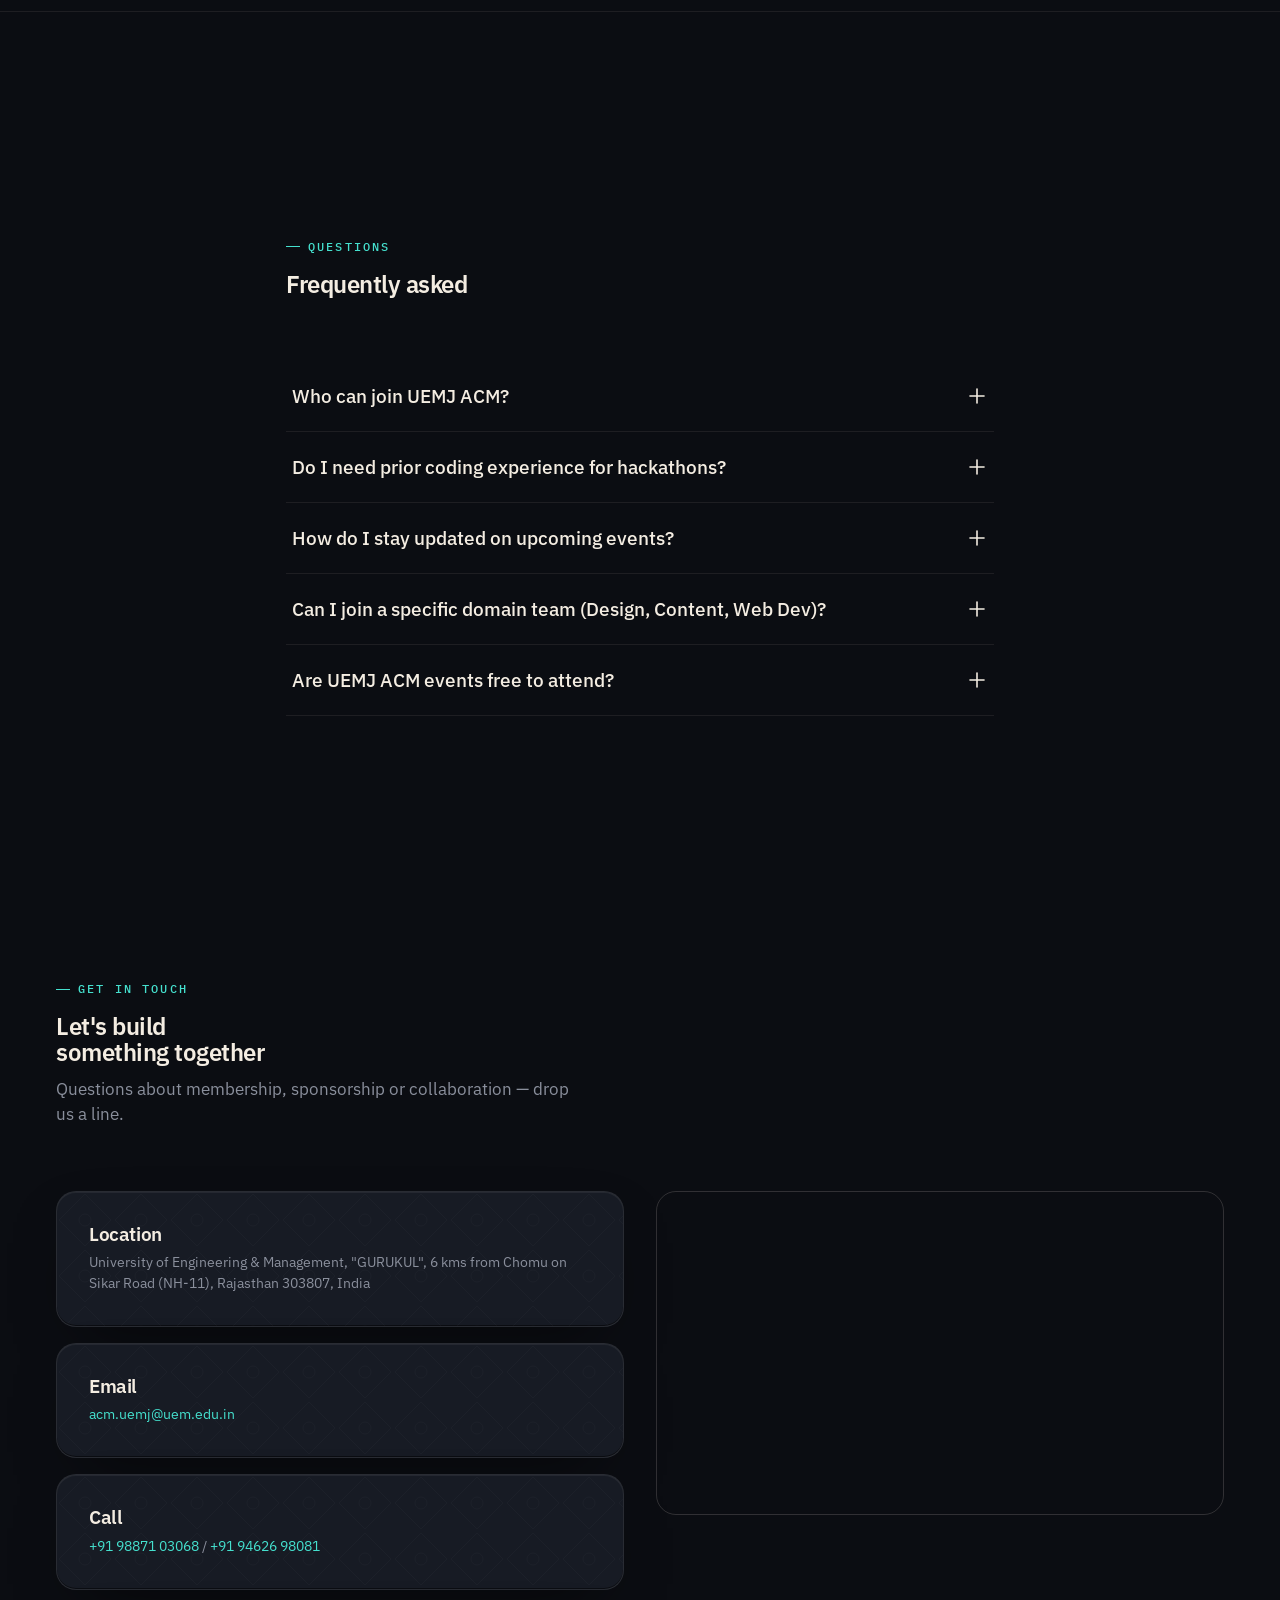
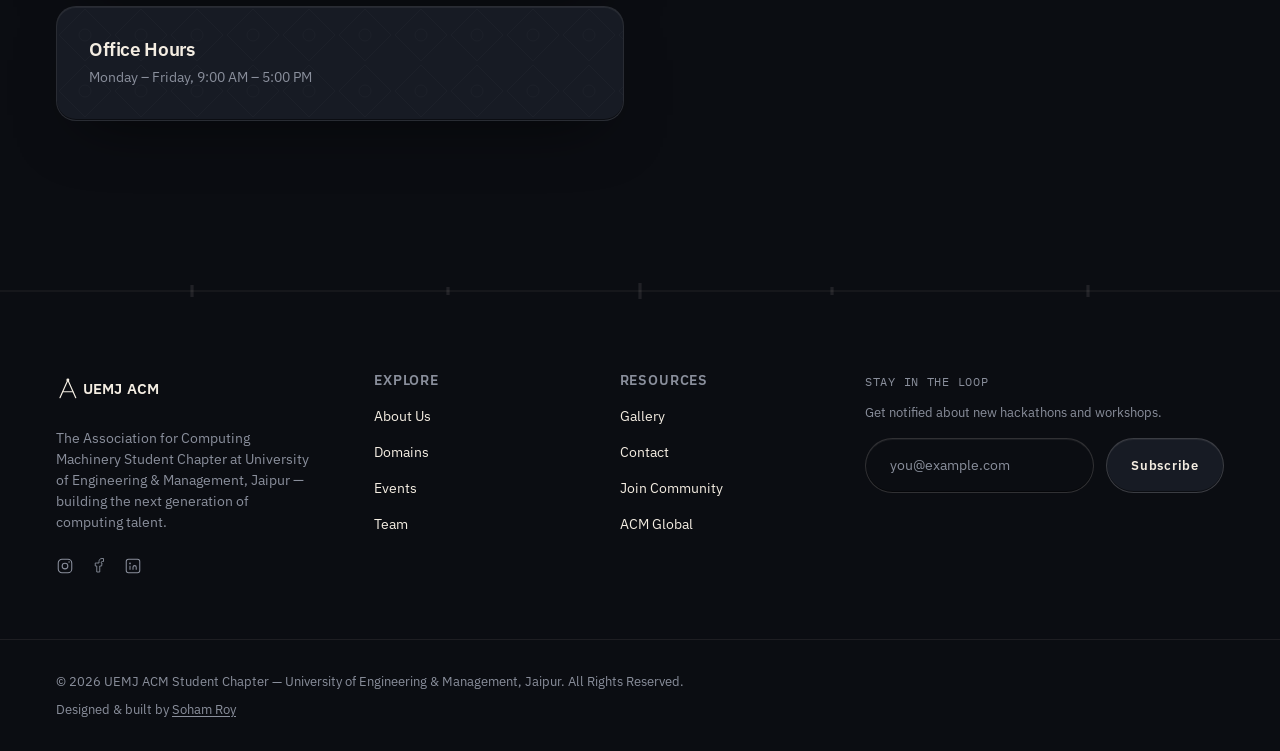
==== commit e750a32d: "Update footer designer link to new profile" ====
--- a/index.html
+++ b/index.html
@@ -586,7 +586,7 @@
 
   <div class="s-footer__bottom l-container">
     <p>© 2026 UEMJ ACM Student Chapter — University of Engineering &amp; Management, Jaipur. All Rights Reserved.</p>
-    <p>Designed &amp; built by <a href="https://www.linkedin.com/in/subhranil-baul-b4802a287/" target="_blank" rel="noopener">Soham Roy</a></p>
+    <p>Designed &amp; built by <a href="https://www.linkedin.com/in/soham-roy-8a664a320/" target="_blank" rel="noopener">Soham Roy</a></p>
   </div>
 </footer>
 
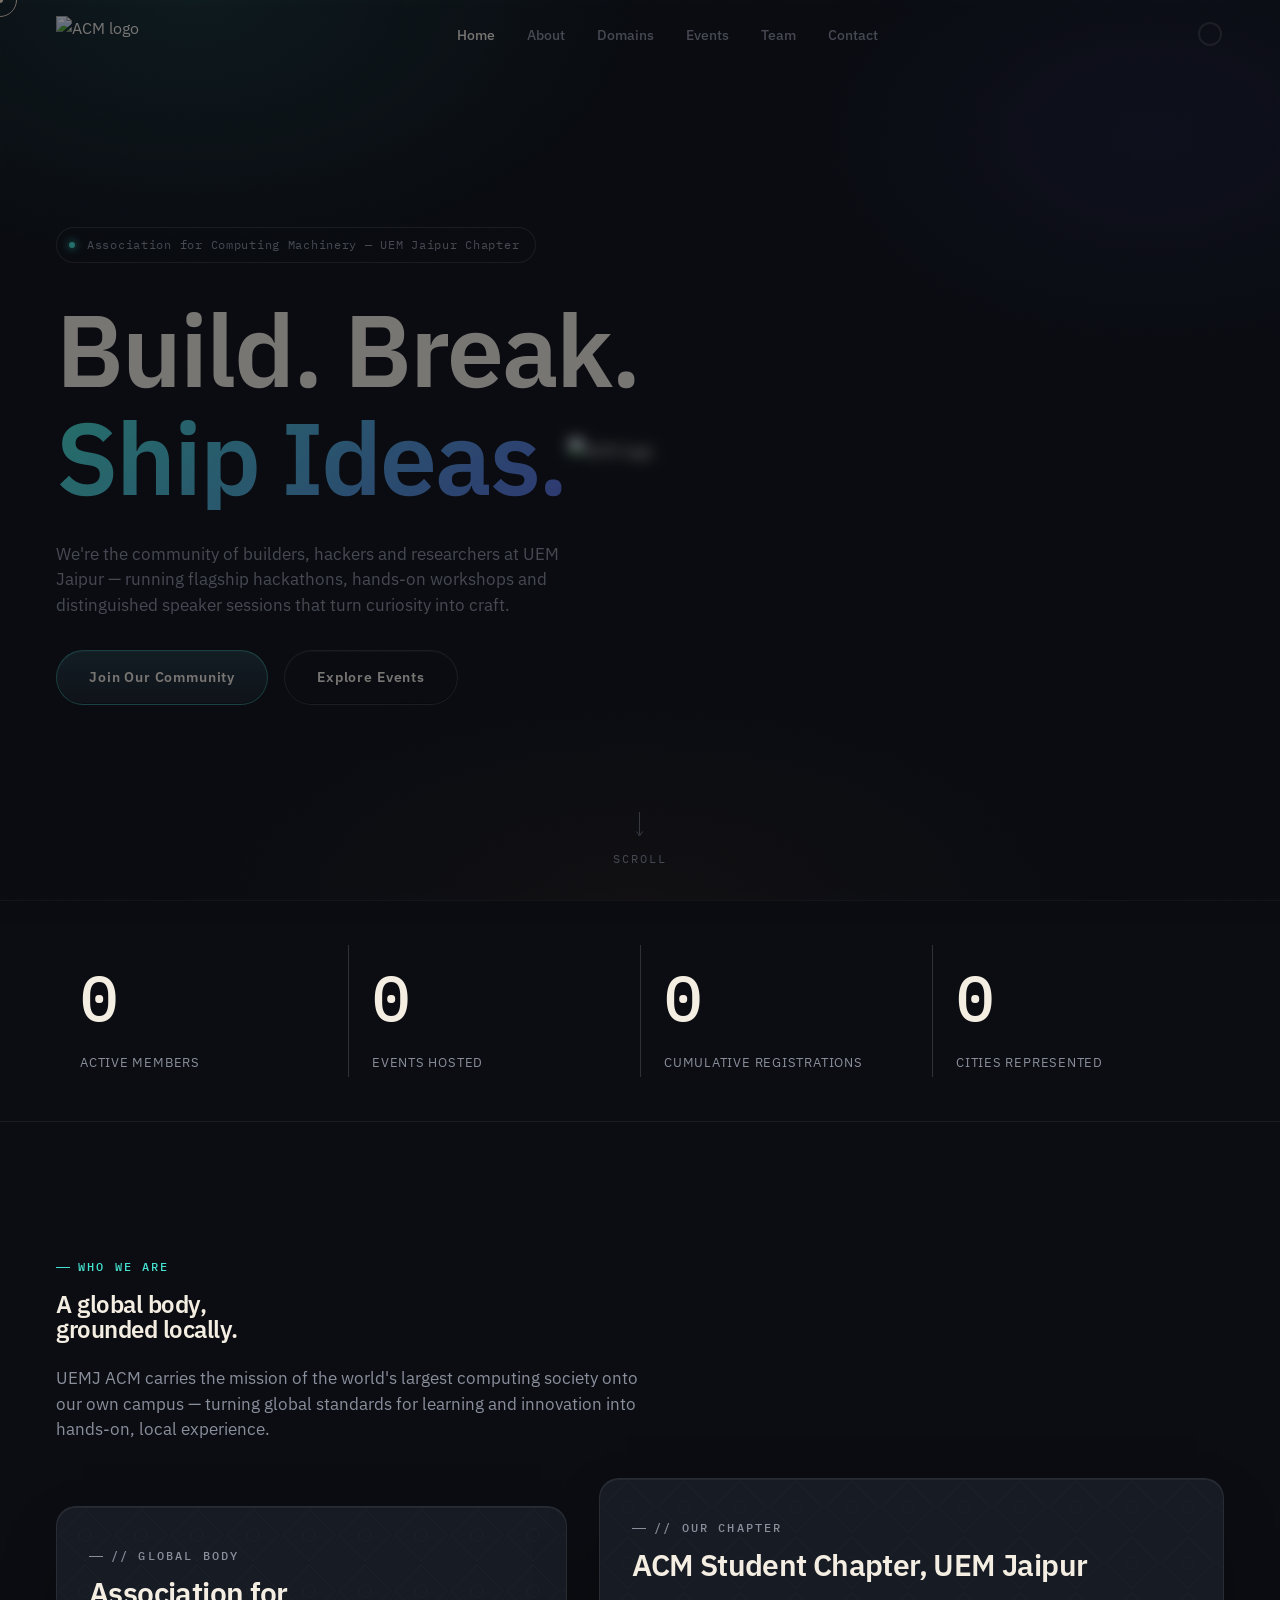
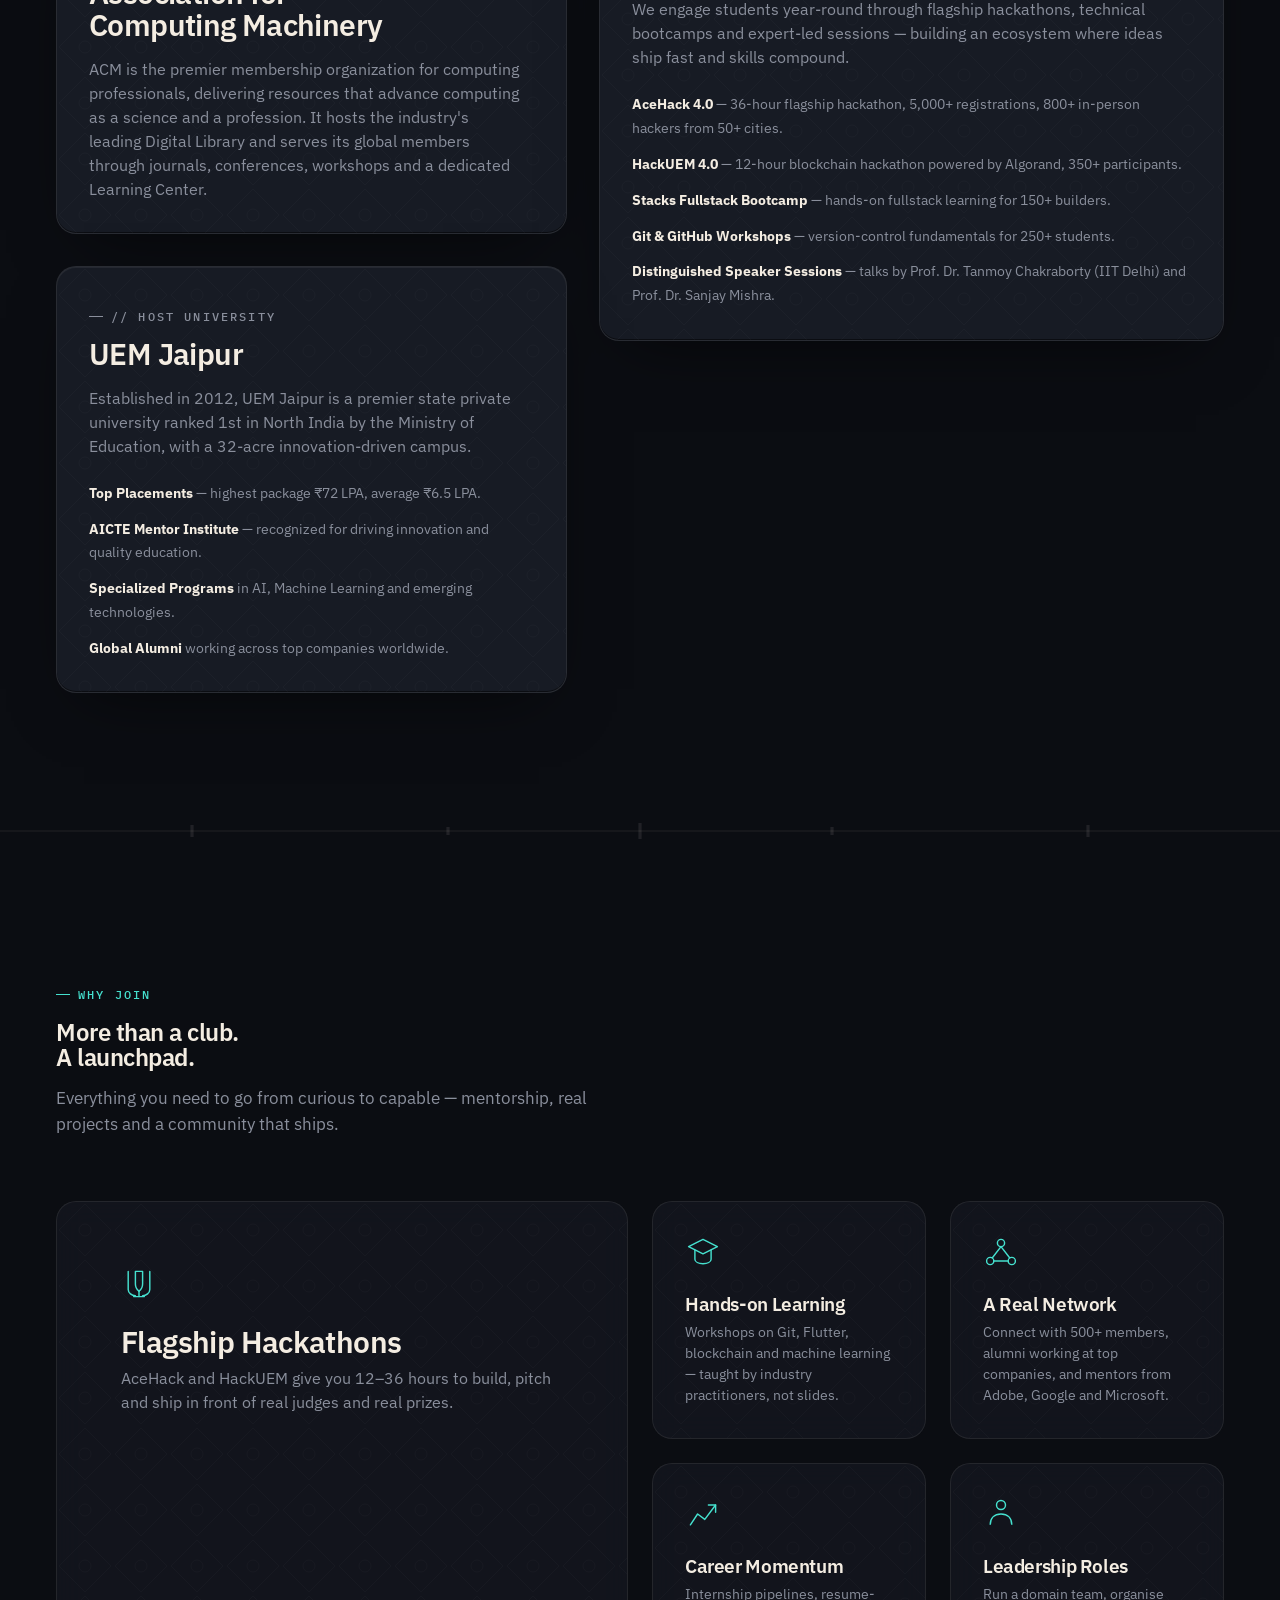
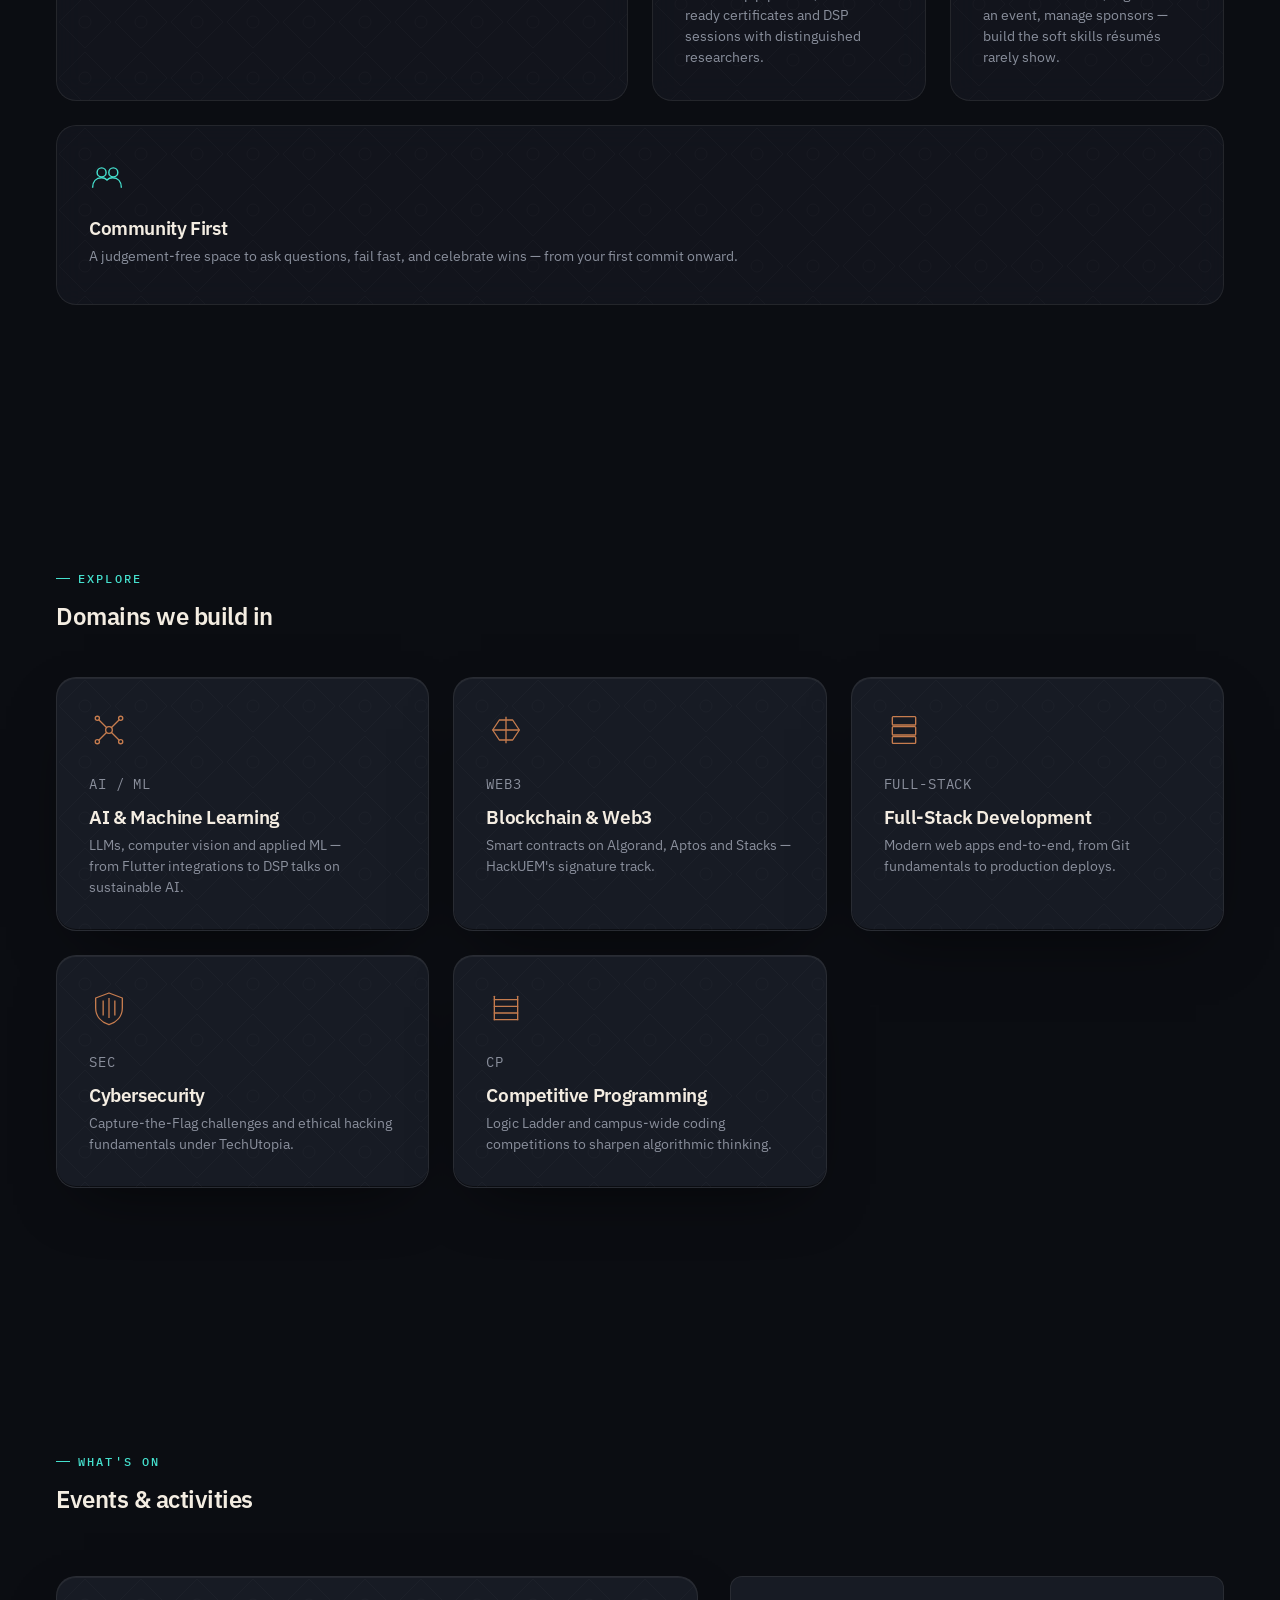
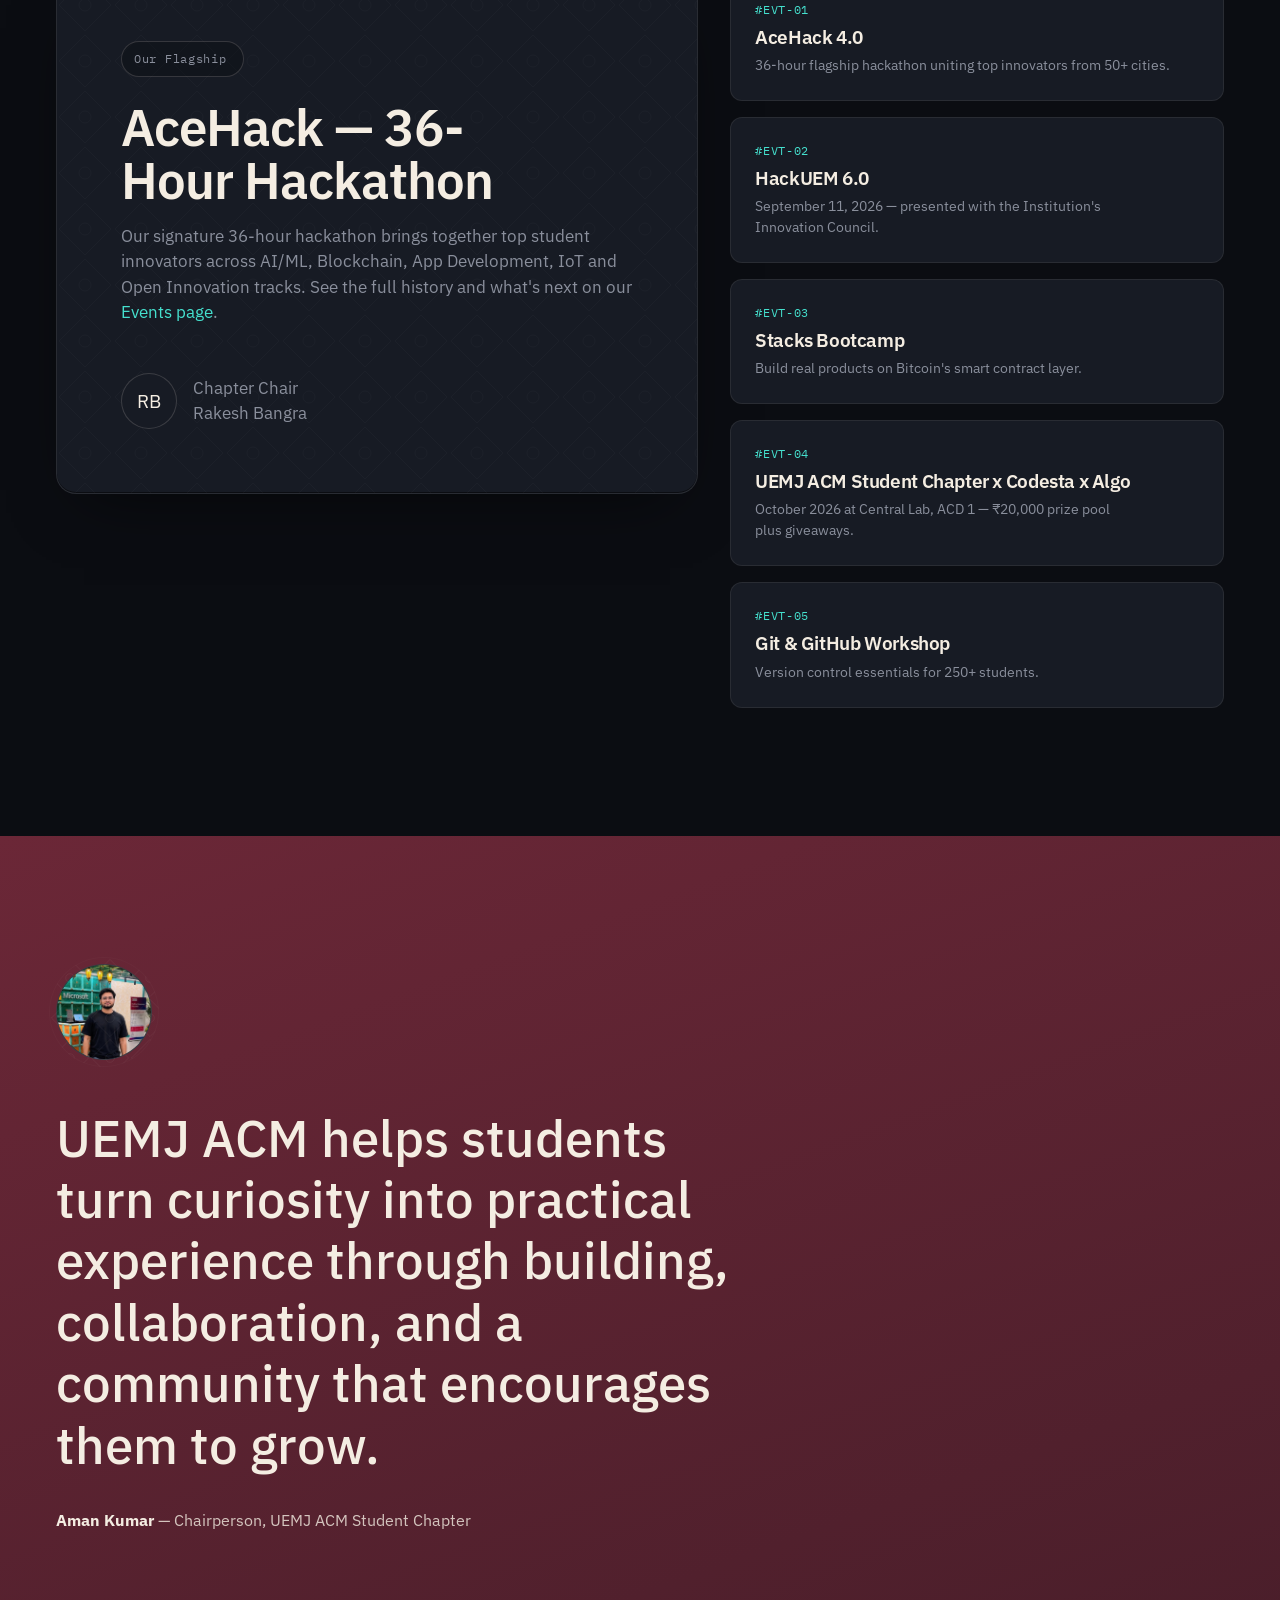
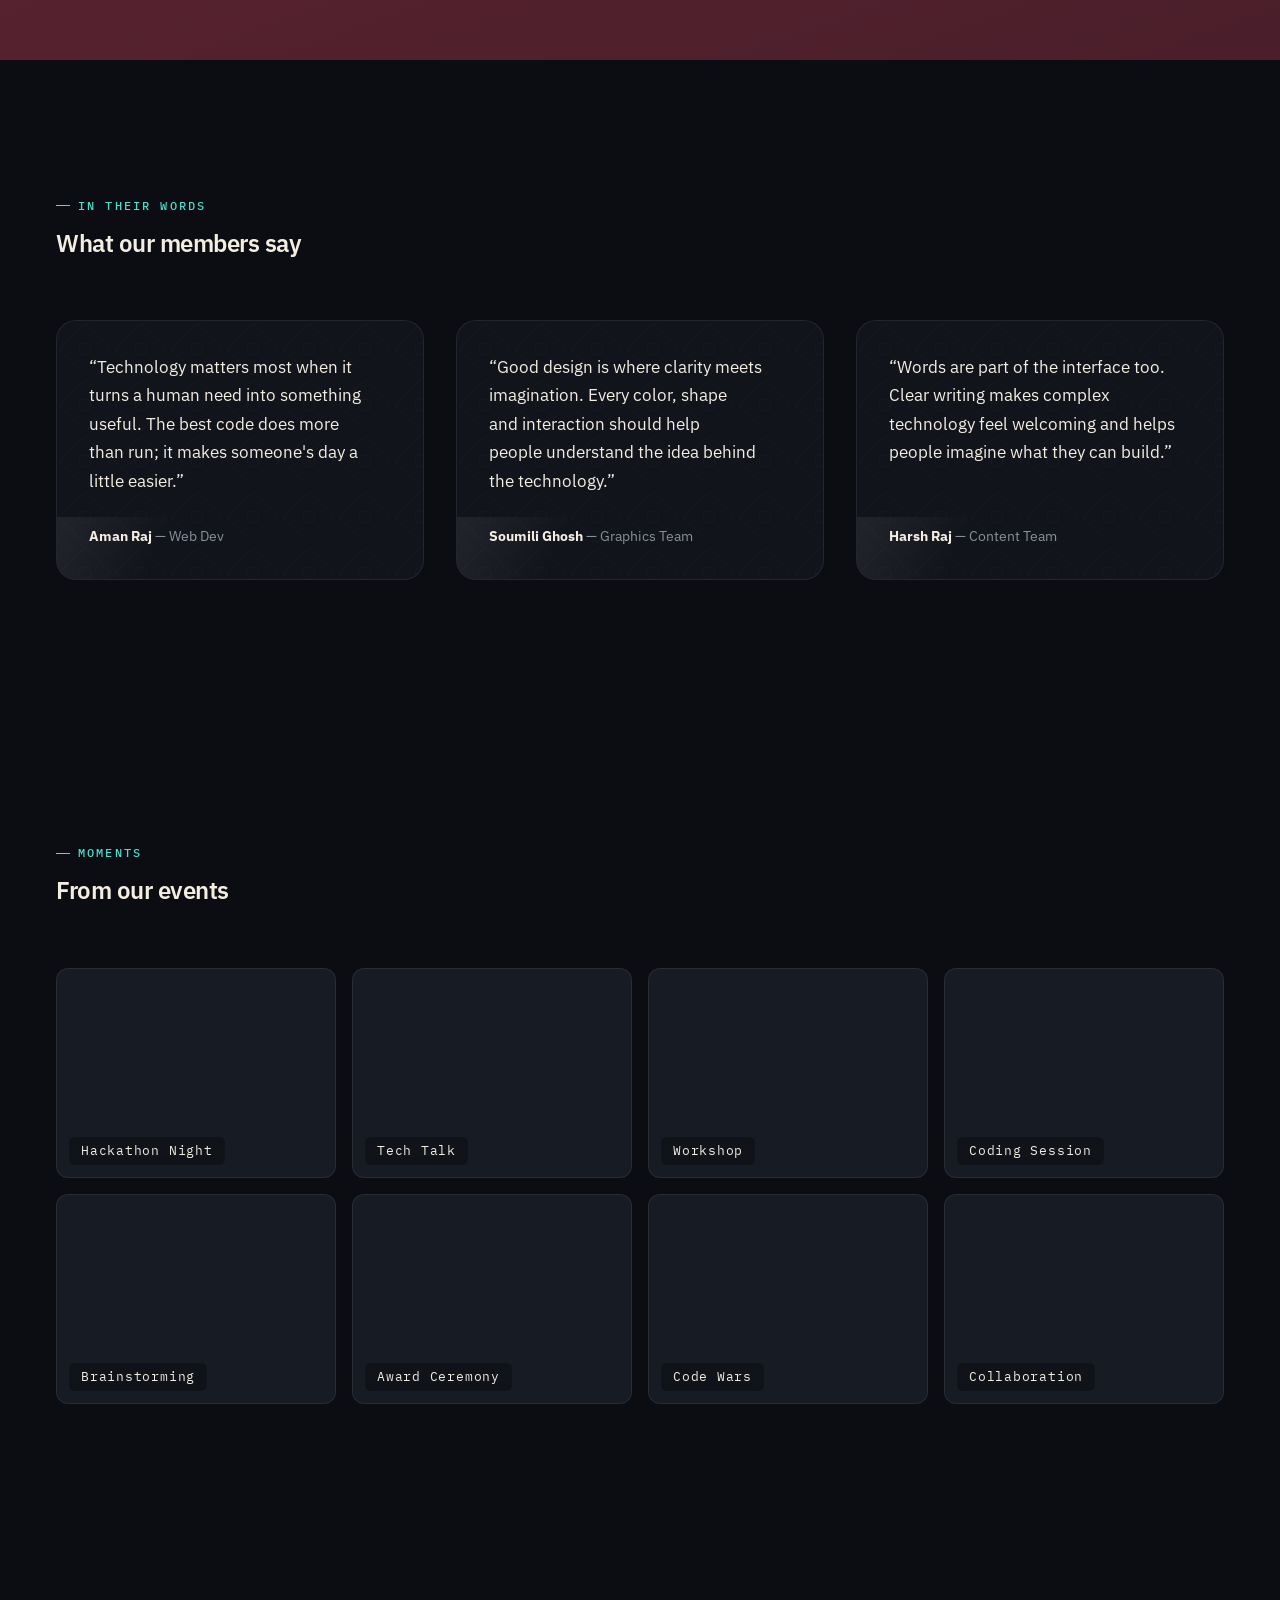
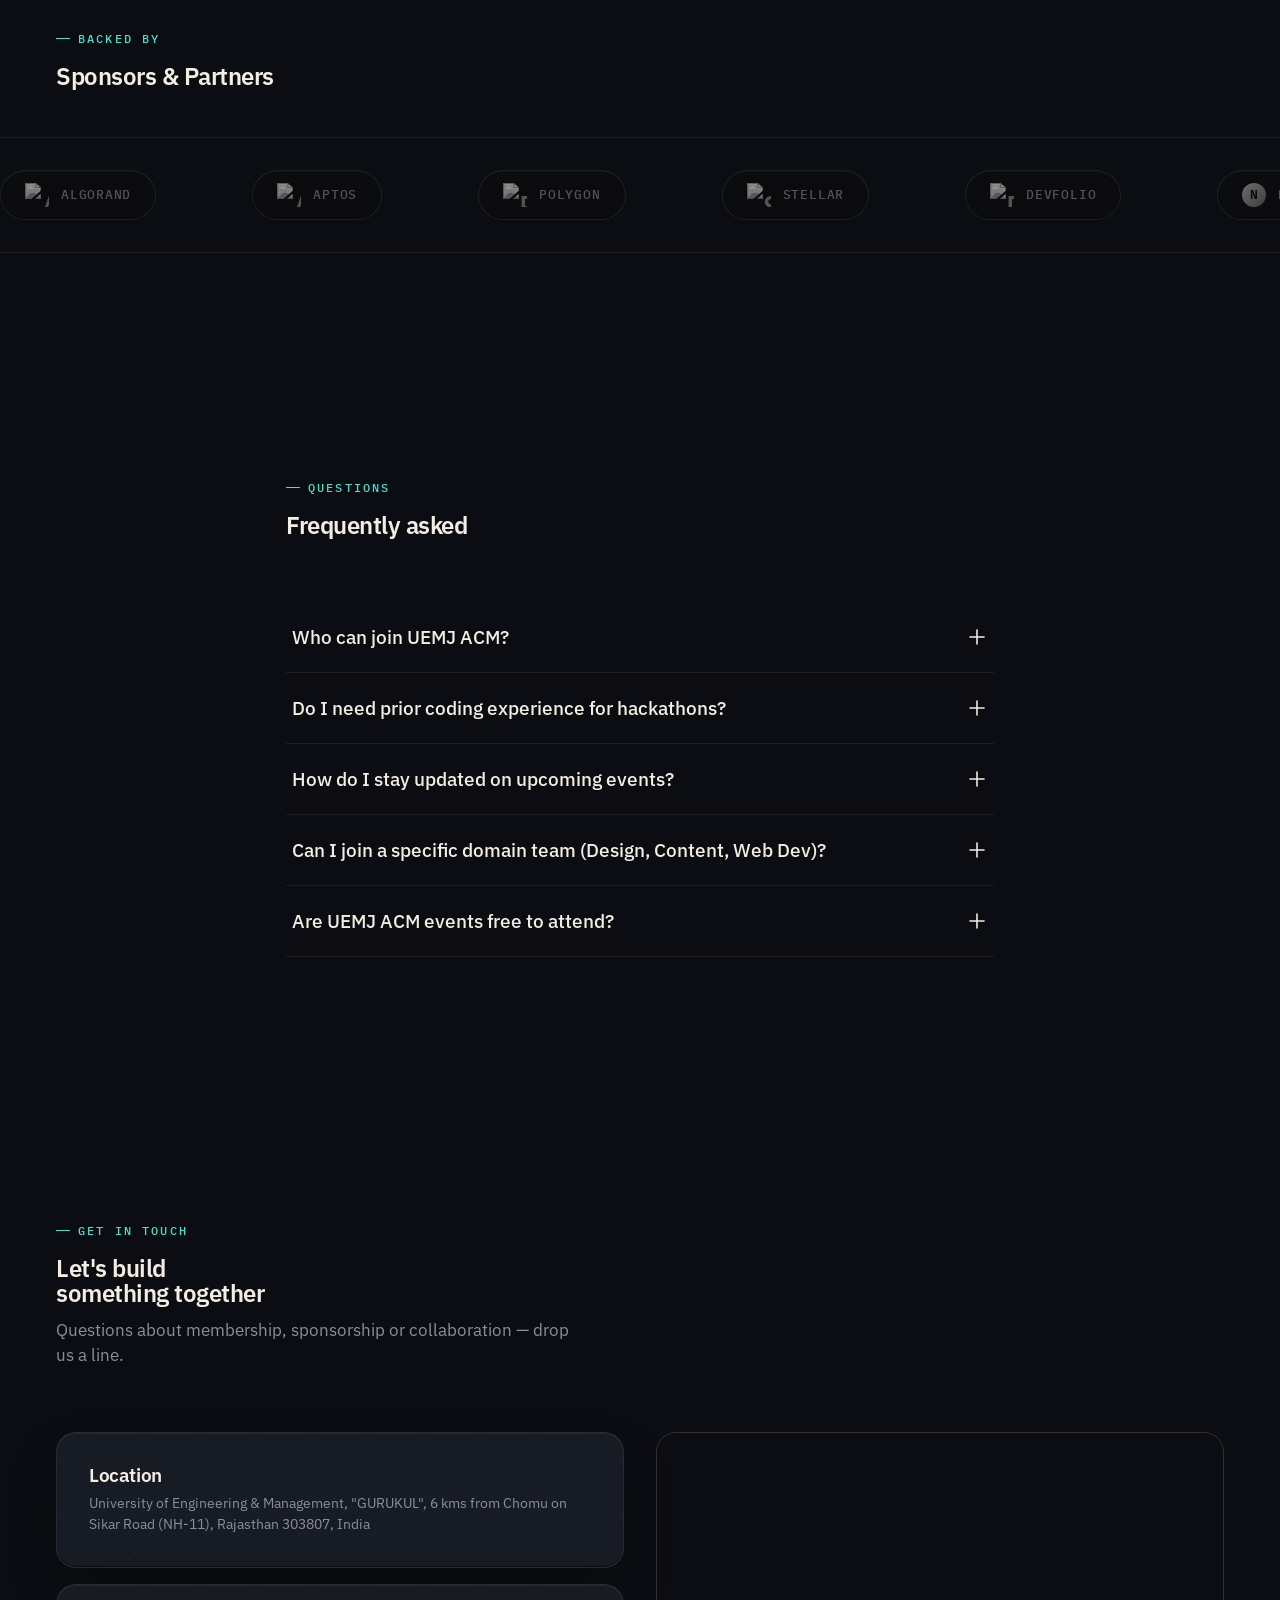
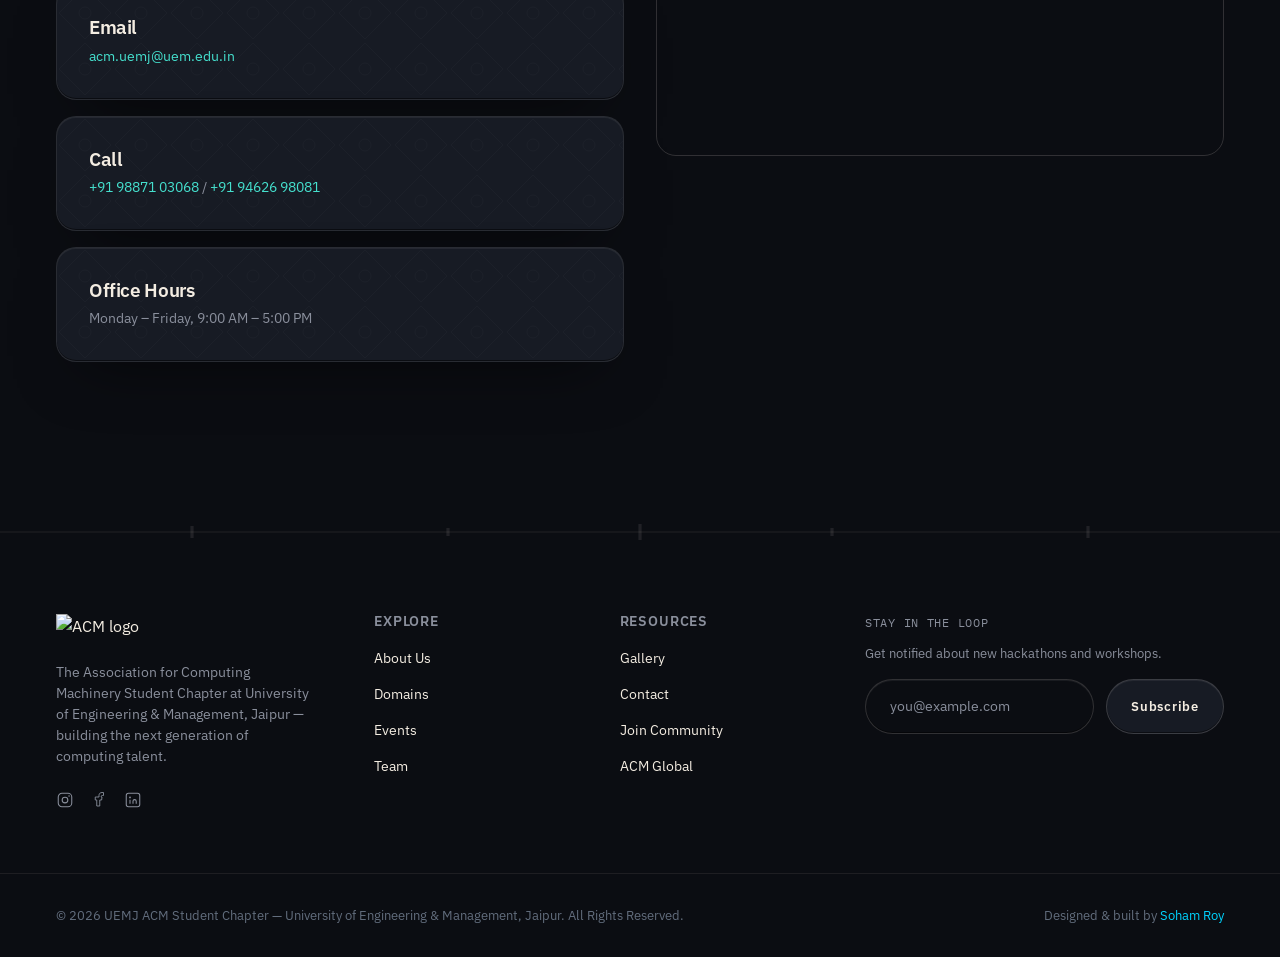
==== commit 6d6c400a: "Update ACM UEMJ website" ====
--- a/index.html
+++ b/index.html
@@ -56,15 +56,6 @@
     </g>
   </symbol>
 
-  <symbol id="yantra-wordmark" viewBox="0 0 300 64" fill="none">
-    <g stroke="currentColor" stroke-width="2.4" stroke-linecap="round" stroke-linejoin="round">
-      <path pathLength="1" d="M8 50 L24 14 L40 50"/>
-      <path pathLength="1" d="M14 38 L34 38"/>
-      <circle cx="24" cy="14" r="3" fill="currentColor" stroke="none"/>
-    </g>
-    <text x="54" y="42" font-family="'Clash Display','IBM Plex Sans',sans-serif" font-size="30" font-weight="600" fill="currentColor" letter-spacing="0.5">UEMJ ACM</text>
-  </symbol>
-
   <symbol id="icon-plus" viewBox="0 0 22 22">
     <g stroke="currentColor" stroke-width="1.6" stroke-linecap="round">
       <line x1="11" y1="4" x2="11" y2="18"/>
@@ -173,7 +164,7 @@
   <div class="c-loader__block"></div>
   <svg class="c-loader__engrave" viewBox="0 0 200 200" aria-hidden="true"><use href="#yantra-arc"/></svg>
   <svg class="c-loader__circuit" viewBox="0 0 200 200" aria-hidden="true"><use href="#yantra-arc"/></svg>
-  <svg class="c-loader__wordmark" viewBox="0 0 300 64" aria-hidden="true"><use href="#yantra-wordmark"/></svg>
+  <img class="c-loader__wordmark" src="https://lh3.googleusercontent.com/pw/AP1GczMqtVnANrXwNH5NF1n8HPxJHV6vAsbUQVhrAvGXErB4-_mVrqS5l7Zyg1VqTqAALv-cYanqVrnnYvgfSZWFuhFsFh-rHjtZQaKflTvgJbvnj6XMmpUP0nBPVIxc9YaEQDE1q4vt0by_F5J2oCBh-Uno=w472-h212-s-no-gm?authuser=0" alt="ACM logo" />
 </div>
 
 <!-- CURSOR -->
@@ -185,8 +176,8 @@
 <!-- NAV -->
 <header class="c-nav" id="nav">
   <div class="l-container c-nav__inner">
-    <a href="index.html" class="c-nav__logo" aria-label="UEMJ ACM home">
-      <svg viewBox="0 0 300 64"><use href="#yantra-wordmark"/></svg>
+    <a href="index.html" class="c-nav__logo" aria-label="ACM home">
+      <img src="https://lh3.googleusercontent.com/pw/AP1GczMqtVnANrXwNH5NF1n8HPxJHV6vAsbUQVhrAvGXErB4-_mVrqS5l7Zyg1VqTqAALv-cYanqVrnnYvgfSZWFuhFsFh-rHjtZQaKflTvgJbvnj6XMmpUP0nBPVIxc9YaEQDE1q4vt0by_F5J2oCBh-Uno=w472-h212-s-no-gm?authuser=0" alt="ACM logo" />
     </a>
 
     <button class="c-nav__toggle" id="navToggle" aria-label="Toggle navigation menu" aria-expanded="false" aria-controls="navLinks">
@@ -339,7 +330,7 @@
       <p class="c-eyebrow" data-reveal>Explore</p>
       <h2 id="domains-title" data-reveal>Domains we build in</h2>
     </div>
-    <ul class="s-domains__rail" data-lenis-prevent>
+    <ul class="s-domains__rail l-container">
       <li class="c-card c-card--engraved s-domains__card" data-tilt>
         <svg class="s-domains__icon" viewBox="0 0 48 48" aria-hidden="true"><use href="#icon-ai"/></svg>
         <p class="s-domains__tag">AI / ML</p>
@@ -382,7 +373,7 @@
       <div class="s-events__grid">
         <article class="c-card c-card--engraved c-card--feature s-events__featured" data-reveal>
           <span class="c-badge">Our Flagship</span>
-          <h3>AceHack 5.0 — 36-Hour Hackathon</h3>
+          <h3>AceHack — 36-Hour Hackathon</h3>
           <p>Our signature 36-hour hackathon brings together top student innovators across AI/ML, Blockchain, App Development, IoT and Open Innovation tracks. See the full history and what's next on our <a href="event.html">Events page</a>.</p>
           <div class="s-events__speaker">
             <div class="c-monogram" aria-hidden="true">RB</div>
@@ -397,7 +388,7 @@
           <li class="c-card c-card--placard"><p class="s-events__id">#EVT-01</p><h4>AceHack 4.0</h4><p>36-hour flagship hackathon uniting top innovators from 50+ cities.</p></li>
           <li class="c-card c-card--placard"><p class="s-events__id">#EVT-02</p><h4>HackUEM 6.0</h4><p>September 11, 2026 — presented with the Institution's Innovation Council.</p></li>
           <li class="c-card c-card--placard"><p class="s-events__id">#EVT-03</p><h4>Stacks Bootcamp</h4><p>Build real products on Bitcoin's smart contract layer.</p></li>
-          <li class="c-card c-card--placard"><p class="s-events__id">#EVT-04</p><h4>CODESTA x ALGO</h4><p>October 2026 at Central Lab, ACD 1 — ₹20,000 prize pool plus giveaways.</p></li>
+          <li class="c-card c-card--placard"><p class="s-events__id">#EVT-04</p><h4>UEMJ ACM Student Chapter x Codesta x Algo</h4><p>October 2026 at Central Lab, ACD 1 — ₹20,000 prize pool plus giveaways.</p></li>
           <li class="c-card c-card--placard"><p class="s-events__id">#EVT-05</p><h4>Git &amp; GitHub Workshop</h4><p>Version control essentials for 250+ students.</p></li>
         </ul>
       </div>
@@ -544,7 +535,7 @@
   <svg class="c-divider--yantra" viewBox="0 0 400 20" preserveAspectRatio="none" aria-hidden="true"><use href="#yantra-tick-rule"/></svg>
   <div class="l-container s-footer__grid">
     <div class="s-footer__about">
-      <svg class="s-footer__logo" viewBox="0 0 300 64" aria-hidden="true"><use href="#yantra-wordmark"/></svg>
+      <img class="s-footer__logo" src="https://lh3.googleusercontent.com/pw/AP1GczMqtVnANrXwNH5NF1n8HPxJHV6vAsbUQVhrAvGXErB4-_mVrqS5l7Zyg1VqTqAALv-cYanqVrnnYvgfSZWFuhFsFh-rHjtZQaKflTvgJbvnj6XMmpUP0nBPVIxc9YaEQDE1q4vt0by_F5J2oCBh-Uno=w472-h212-s-no-gm?authuser=0" alt="ACM logo" />
       <p>The Association for Computing Machinery Student Chapter at University of Engineering &amp; Management, Jaipur — building the next generation of computing talent.</p>
       <div class="s-footer__socials">
         <a href="https://www.instagram.com/acm.uemj_?igsh=bjlpbDRsaDZxejBh" target="_blank" rel="noopener" aria-label="Instagram" data-cursor-hover><svg width="18" height="18" viewBox="0 0 24 24" fill="none"><rect x="3" y="3" width="18" height="18" rx="5" stroke="currentColor" stroke-width="1.4"/><circle cx="12" cy="12" r="3.8" stroke="currentColor" stroke-width="1.4"/><circle cx="17.4" cy="6.6" r="1" fill="currentColor"/></svg></a>
@@ -586,7 +577,7 @@
 
   <div class="s-footer__bottom l-container">
     <p>© 2026 UEMJ ACM Student Chapter — University of Engineering &amp; Management, Jaipur. All Rights Reserved.</p>
-    <p>Designed &amp; built by <a href="https://www.linkedin.com/in/soham-roy-8a664a320/" target="_blank" rel="noopener">Soham Roy</a></p>
+    <p>Designed &amp; built by <a href="https://www.linkedin.com/in/subhranil-baul-b4802a287/" target="_blank" rel="noopener">Soham Roy</a></p>
   </div>
 </footer>
 
--- a/css/components.css
+++ b/css/components.css
@@ -186,7 +186,7 @@
 }
 
 .c-nav__logo { display: flex; align-items: center; flex-shrink: 0; }
-.c-nav__logo svg { width: 132px; height: 32px; color: var(--bone); }
+.c-nav__logo img { width: auto; height: 36px; }
 
 .c-nav__progress { width: 28px; height: 28px; flex-shrink: 0; color: var(--cyan); }
 .c-nav__progress circle { fill: none; stroke: currentColor; stroke-width: 2; stroke-linecap: round; }
@@ -454,8 +454,7 @@
 
 .c-loader__wordmark {
   position: absolute;
-  width: 240px; height: auto;
-  color: var(--bone);
+  width: 140px; height: auto;
   opacity: 0;
 }
 
@@ -464,8 +463,7 @@
    symbols carry pathLength="1" so a single dasharray of 1 draws
    the whole group uniformly regardless of individual path length. */
 .c-loader__engrave,
-.c-loader__circuit,
-.c-loader__wordmark {
+.c-loader__circuit {
   stroke-dasharray: 1;
   stroke-dashoffset: 1;
 }
--- a/css/pages.css
+++ b/css/pages.css
@@ -168,17 +168,12 @@
 .s-domains__head h2 { margin-top: var(--space-4); }
 
 .s-domains__rail {
-  display: flex;
+  display: grid;
+  grid-template-columns: repeat(3, minmax(0, 1fr));
   gap: var(--space-5);
-  overflow-x: auto;
-  scroll-snap-type: x mandatory;
-  padding-inline: var(--container-pad);
-  padding-bottom: var(--space-4);
-  scrollbar-width: thin;
 }
 .s-domains__card {
-  flex: 0 0 min(78vw, 320px);
-  scroll-snap-align: start;
+  min-width: 0;
 }
 .s-domains__icon { width: 40px; height: 40px; color: var(--sandstone); margin-bottom: var(--space-5); }
 .s-domains__tag {
@@ -329,7 +324,7 @@
   padding-block: var(--space-8);
 }
 .s-footer__about { display: flex; flex-direction: column; gap: var(--space-5); }
-.s-footer__logo { width: 148px; height: auto; color: var(--bone); }
+.s-footer__logo { width: 84px; height: auto; }
 .s-footer__about p { color: var(--slate); font-size: var(--fs-small); max-width: 42ch; }
 .s-footer__socials { display: flex; gap: var(--space-4); }
 .s-footer__socials a { color: var(--slate); transition: color var(--dur-fast) var(--ease-out); }
@@ -345,12 +340,14 @@
 
 .s-footer__bottom {
   display: flex;
-  flex-direction: column;
+  justify-content: space-between;
+  align-items: center;
+  flex-wrap: wrap;
   gap: var(--space-2);
   padding-block: var(--space-6);
   border-top: 1px solid var(--border-hairline);
-  color: var(--slate);
+  color: #626d7d;
   font-size: var(--fs-caption);
 }
-.s-footer__bottom a { color: var(--slate); text-decoration: underline; text-underline-offset: 2px; }
-.s-footer__bottom a:hover { color: var(--cyan); }
+.s-footer__bottom a { color: #00d4ff; text-decoration: none; }
+.s-footer__bottom a:hover { color: #00d4ff; }
--- a/css/responsive.css
+++ b/css/responsive.css
@@ -29,6 +29,10 @@
 
 /* ---- Small screens ---- */
 @media (max-width: 959px) {
+  .s-domains__rail {
+    grid-template-columns: repeat(2, minmax(0, 1fr));
+  }
+
   .s-hero {
     min-height: auto;
     padding-top: calc(var(--space-8) + 72px);
@@ -84,16 +88,16 @@
 }
 
 @media (max-width: 480px) {
+  .s-domains__rail {
+    grid-template-columns: 1fr;
+  }
+
   .s-hero__headline {
     font-size: clamp(2.4rem, 13vw, 3.8rem);
   }
 
   .s-hero__scroll-cue {
     bottom: var(--space-4);
-  }
-
-  .s-domains__card {
-    flex-basis: 84vw;
   }
 
   .s-events__featured h3 {
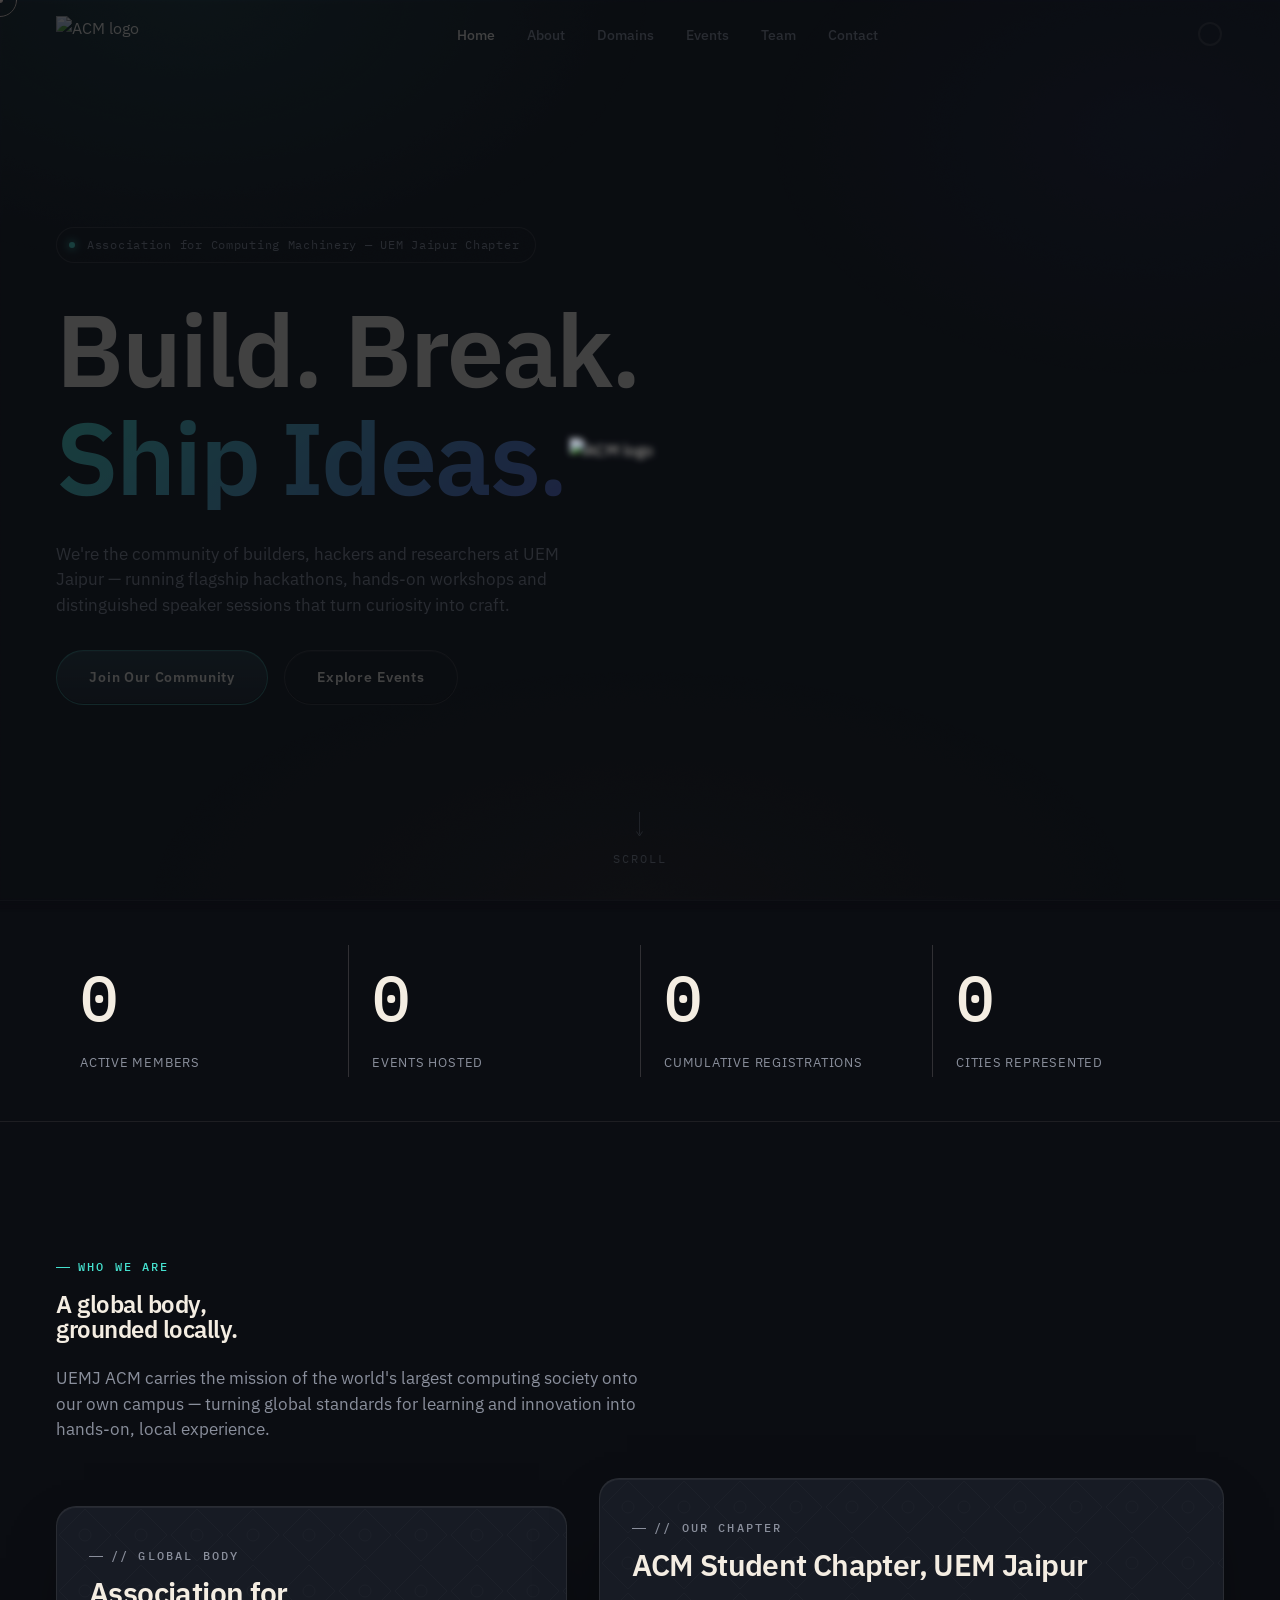
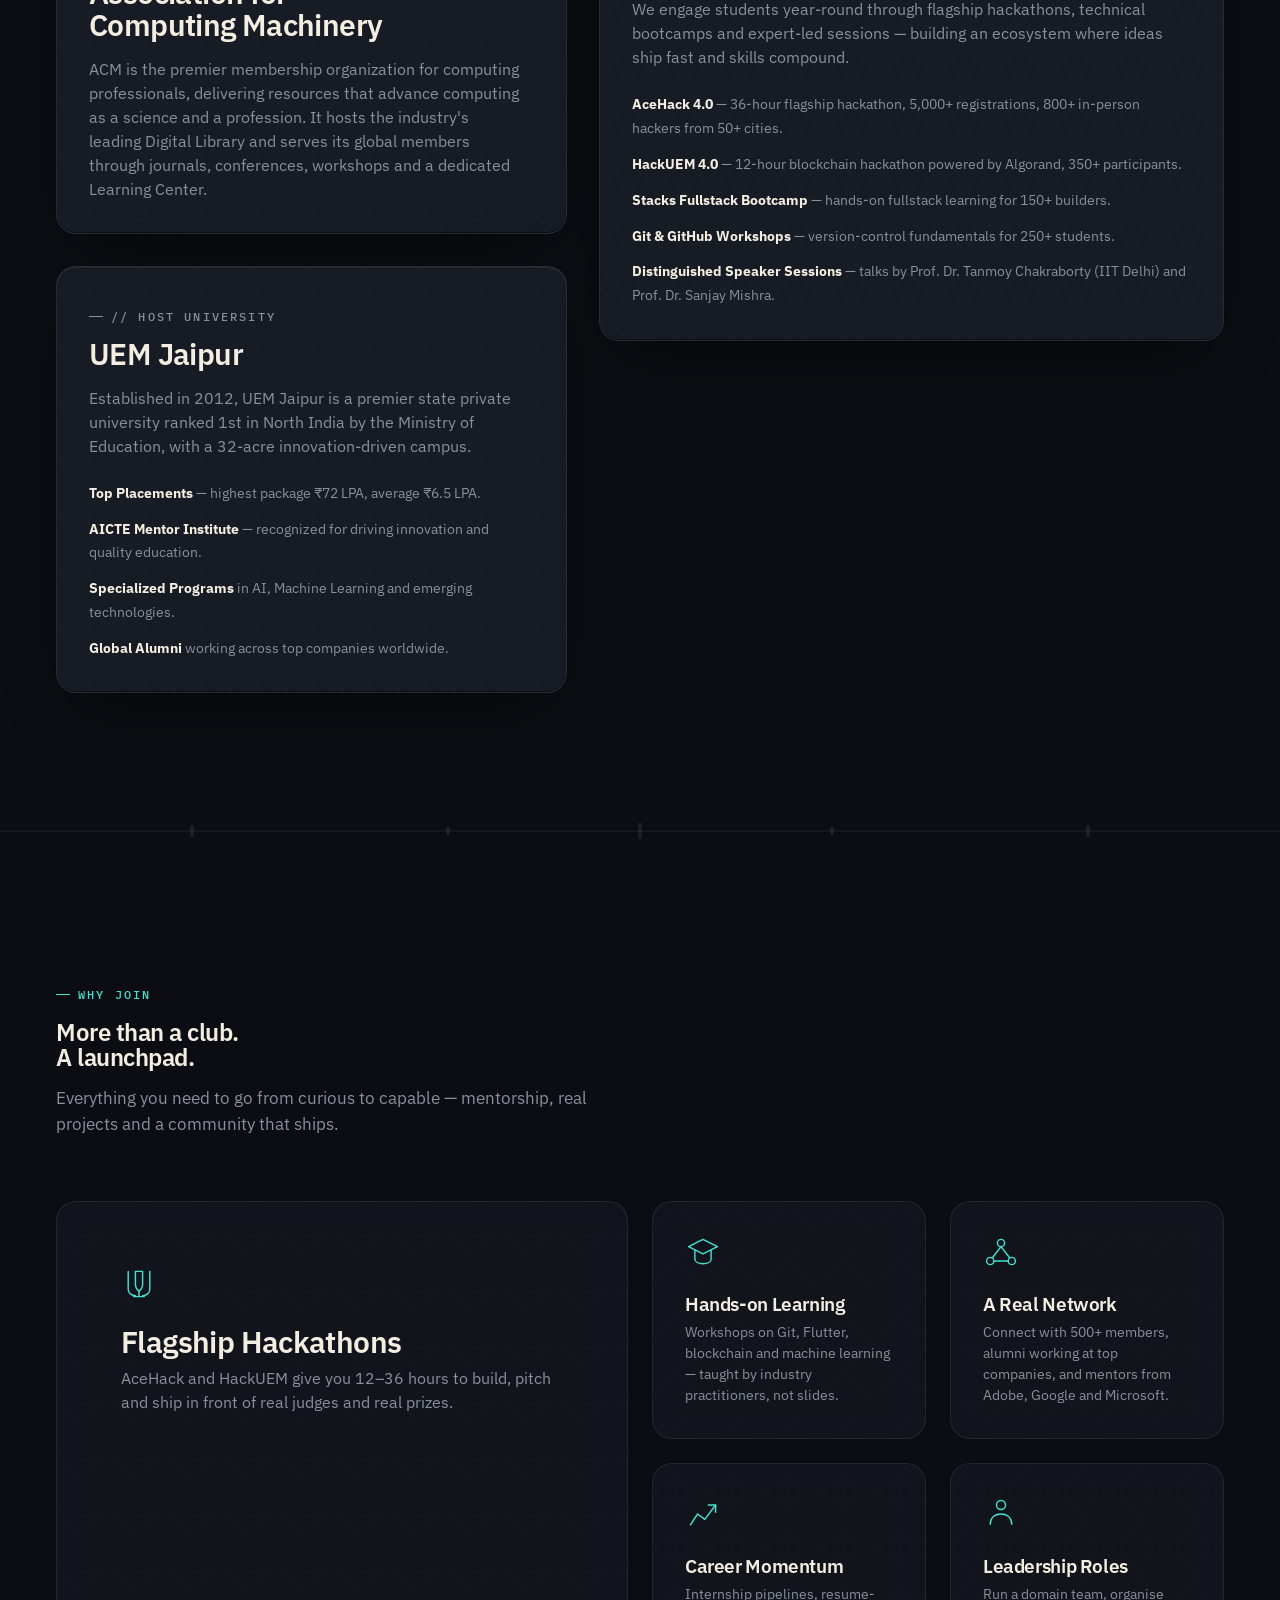
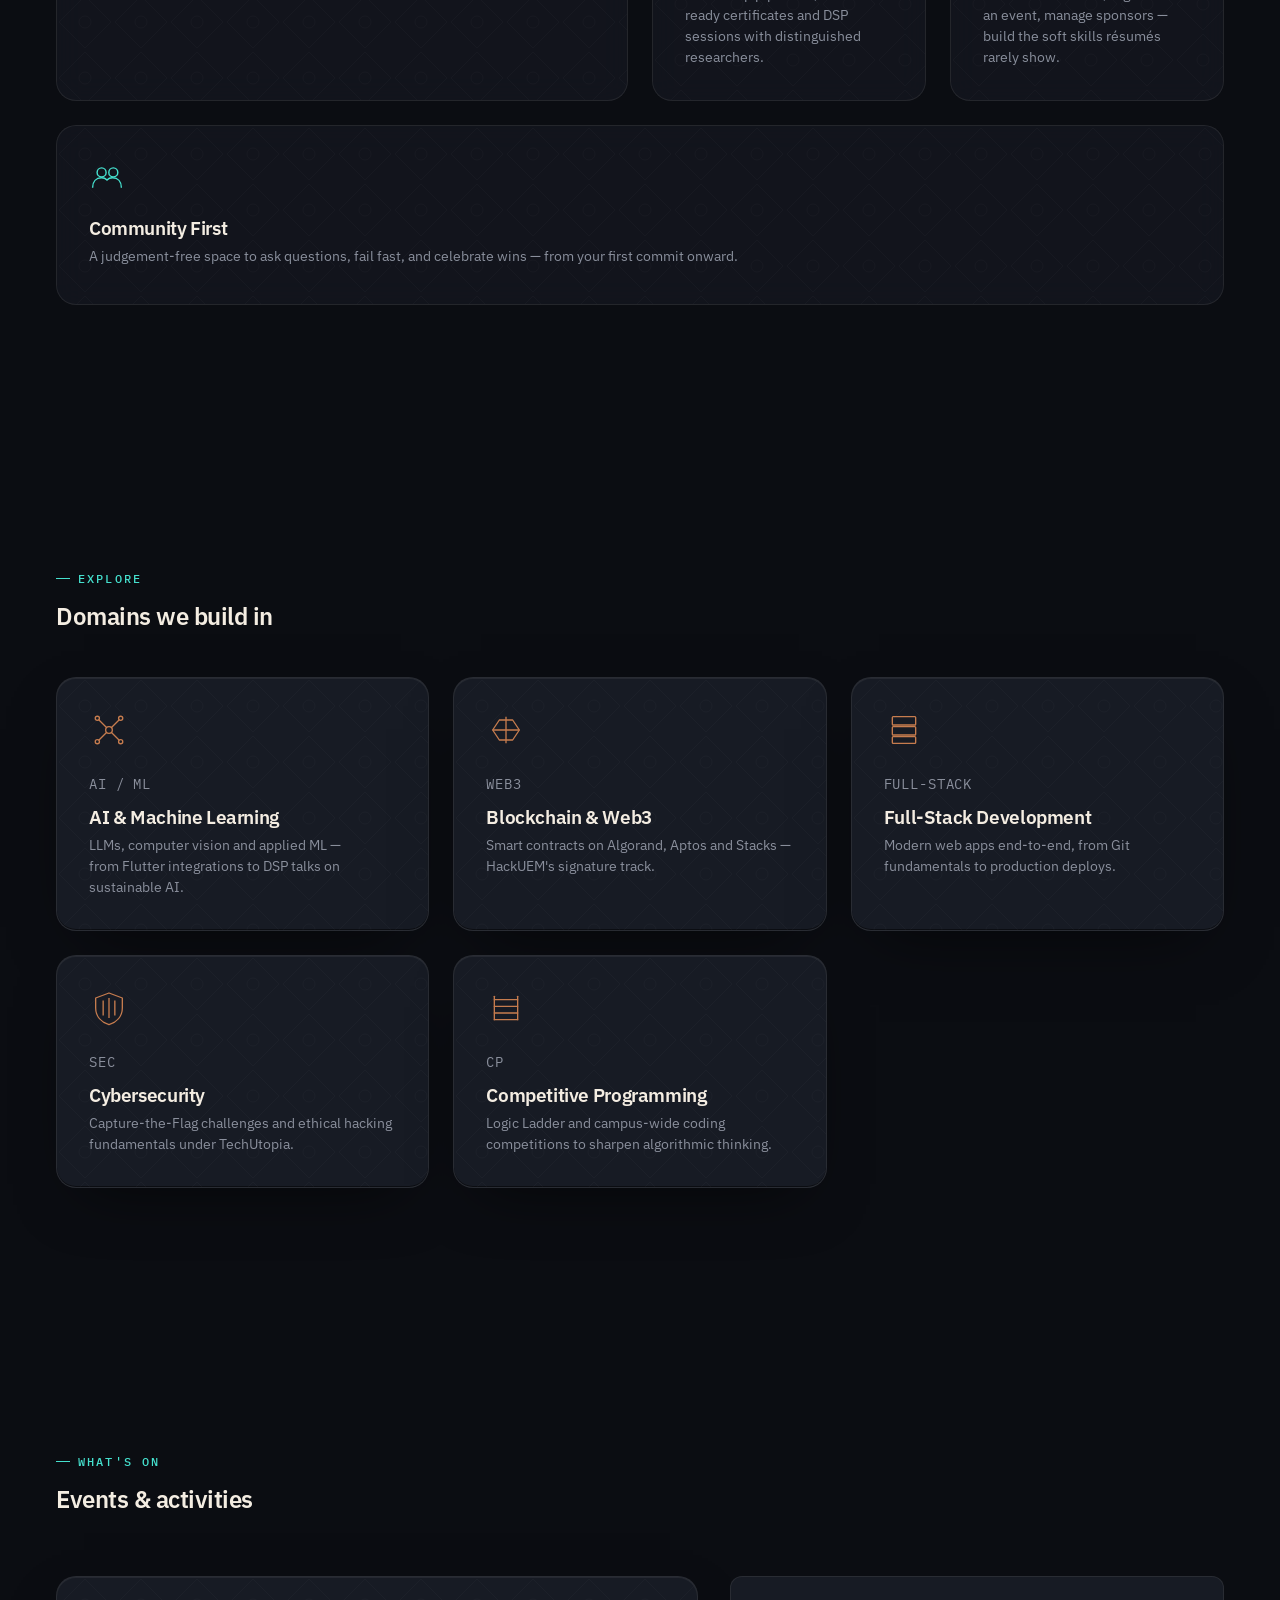
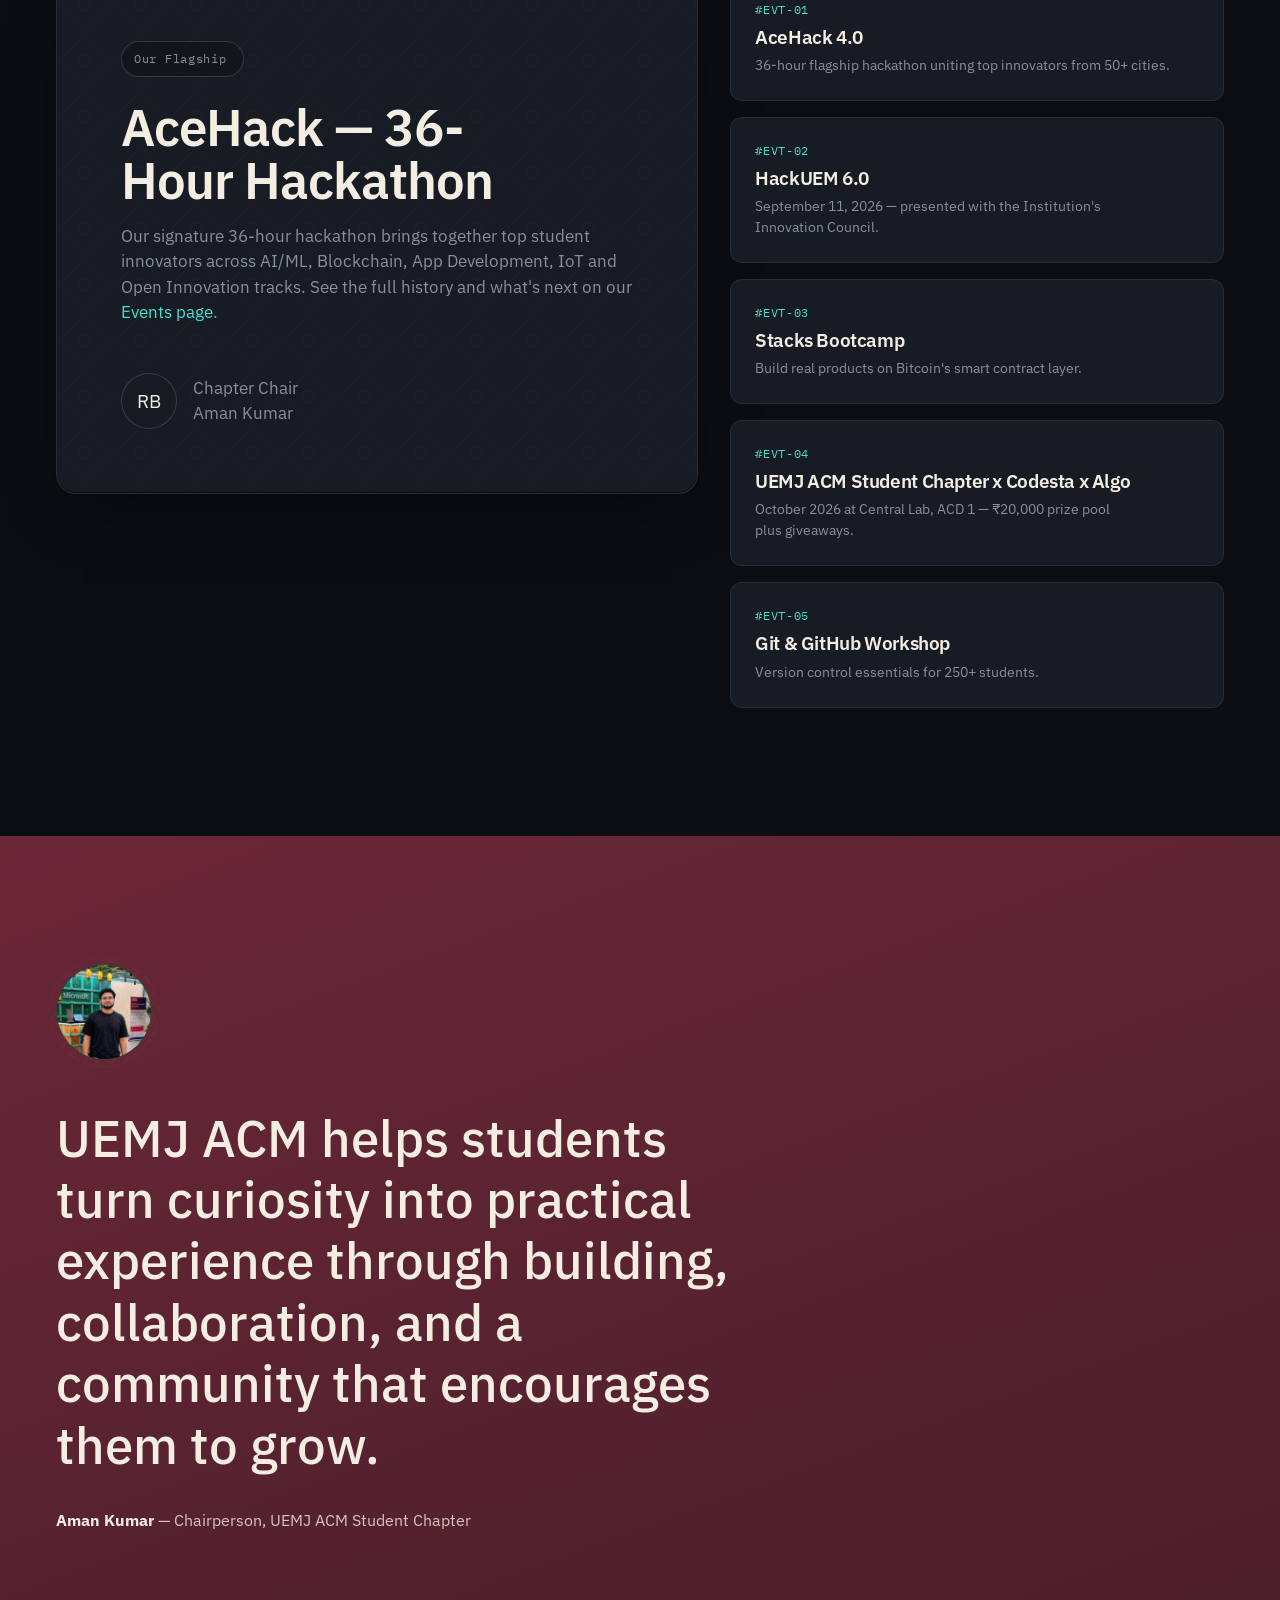
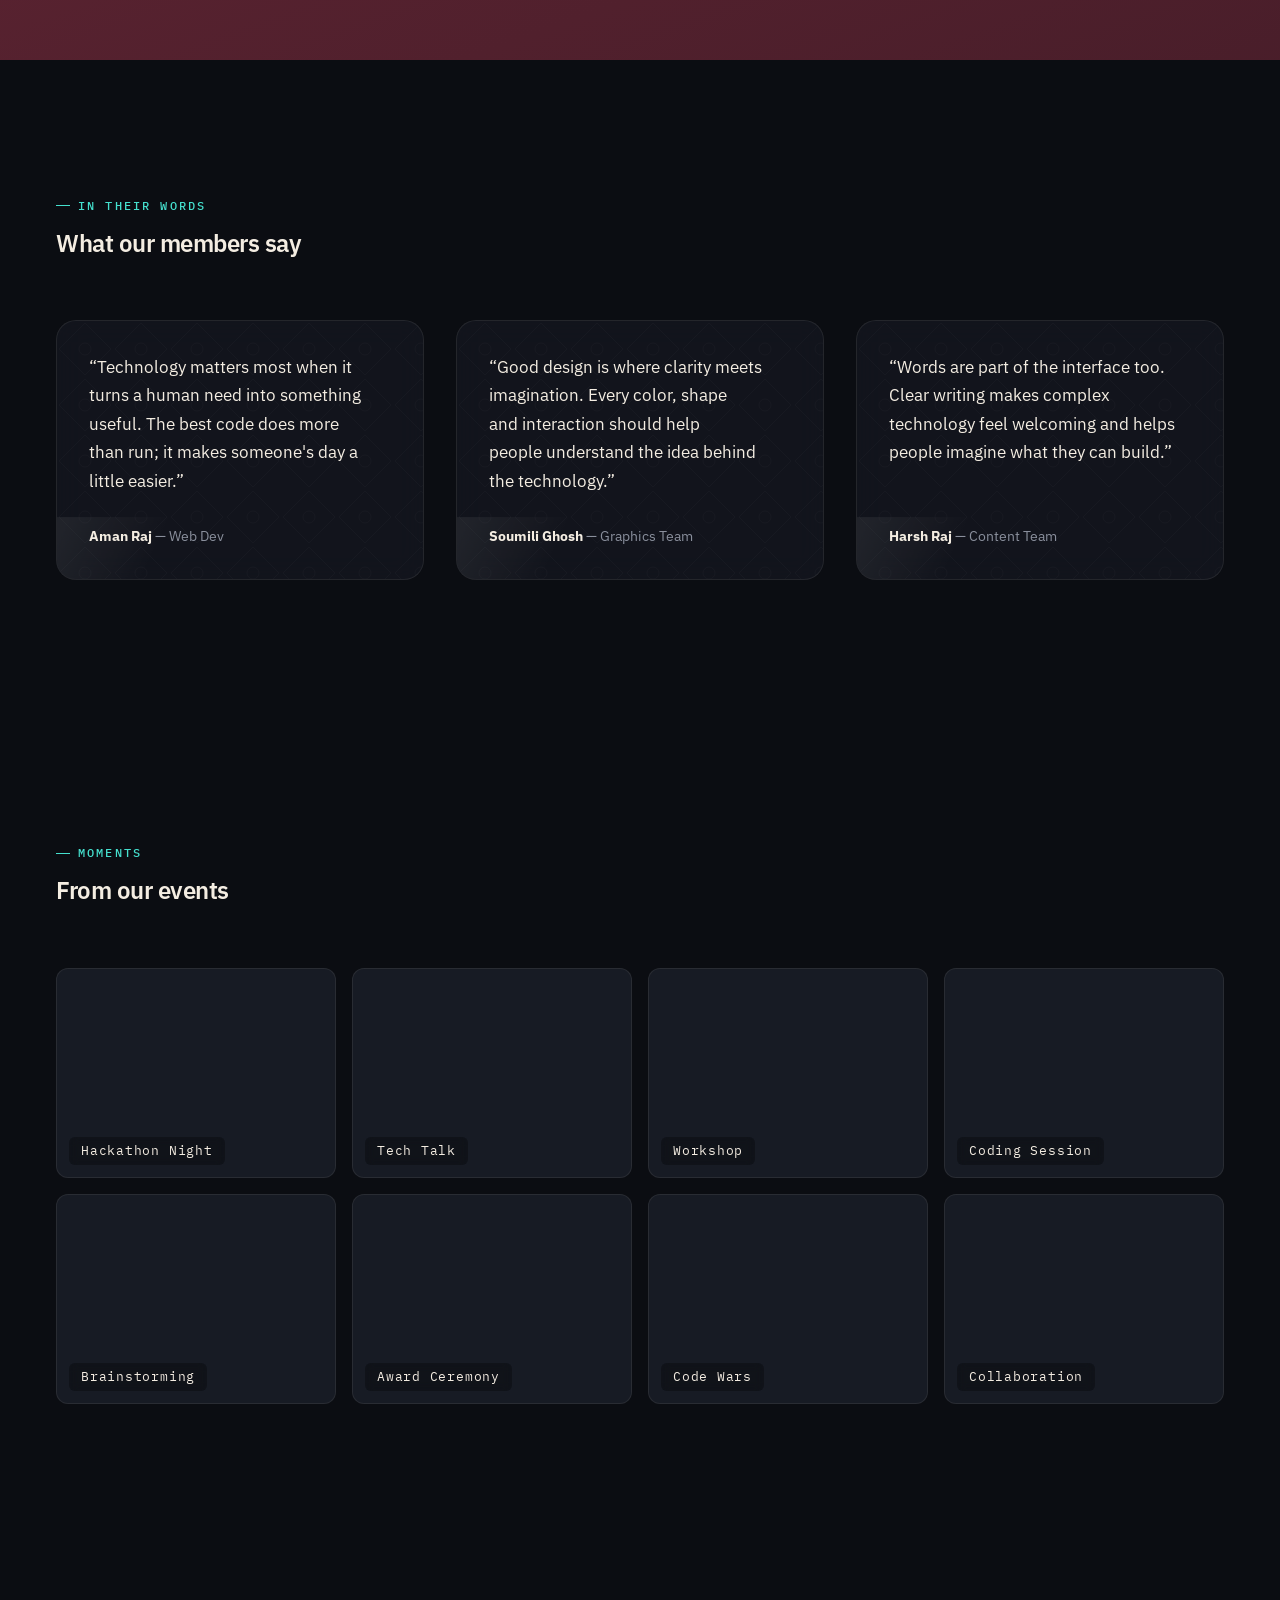
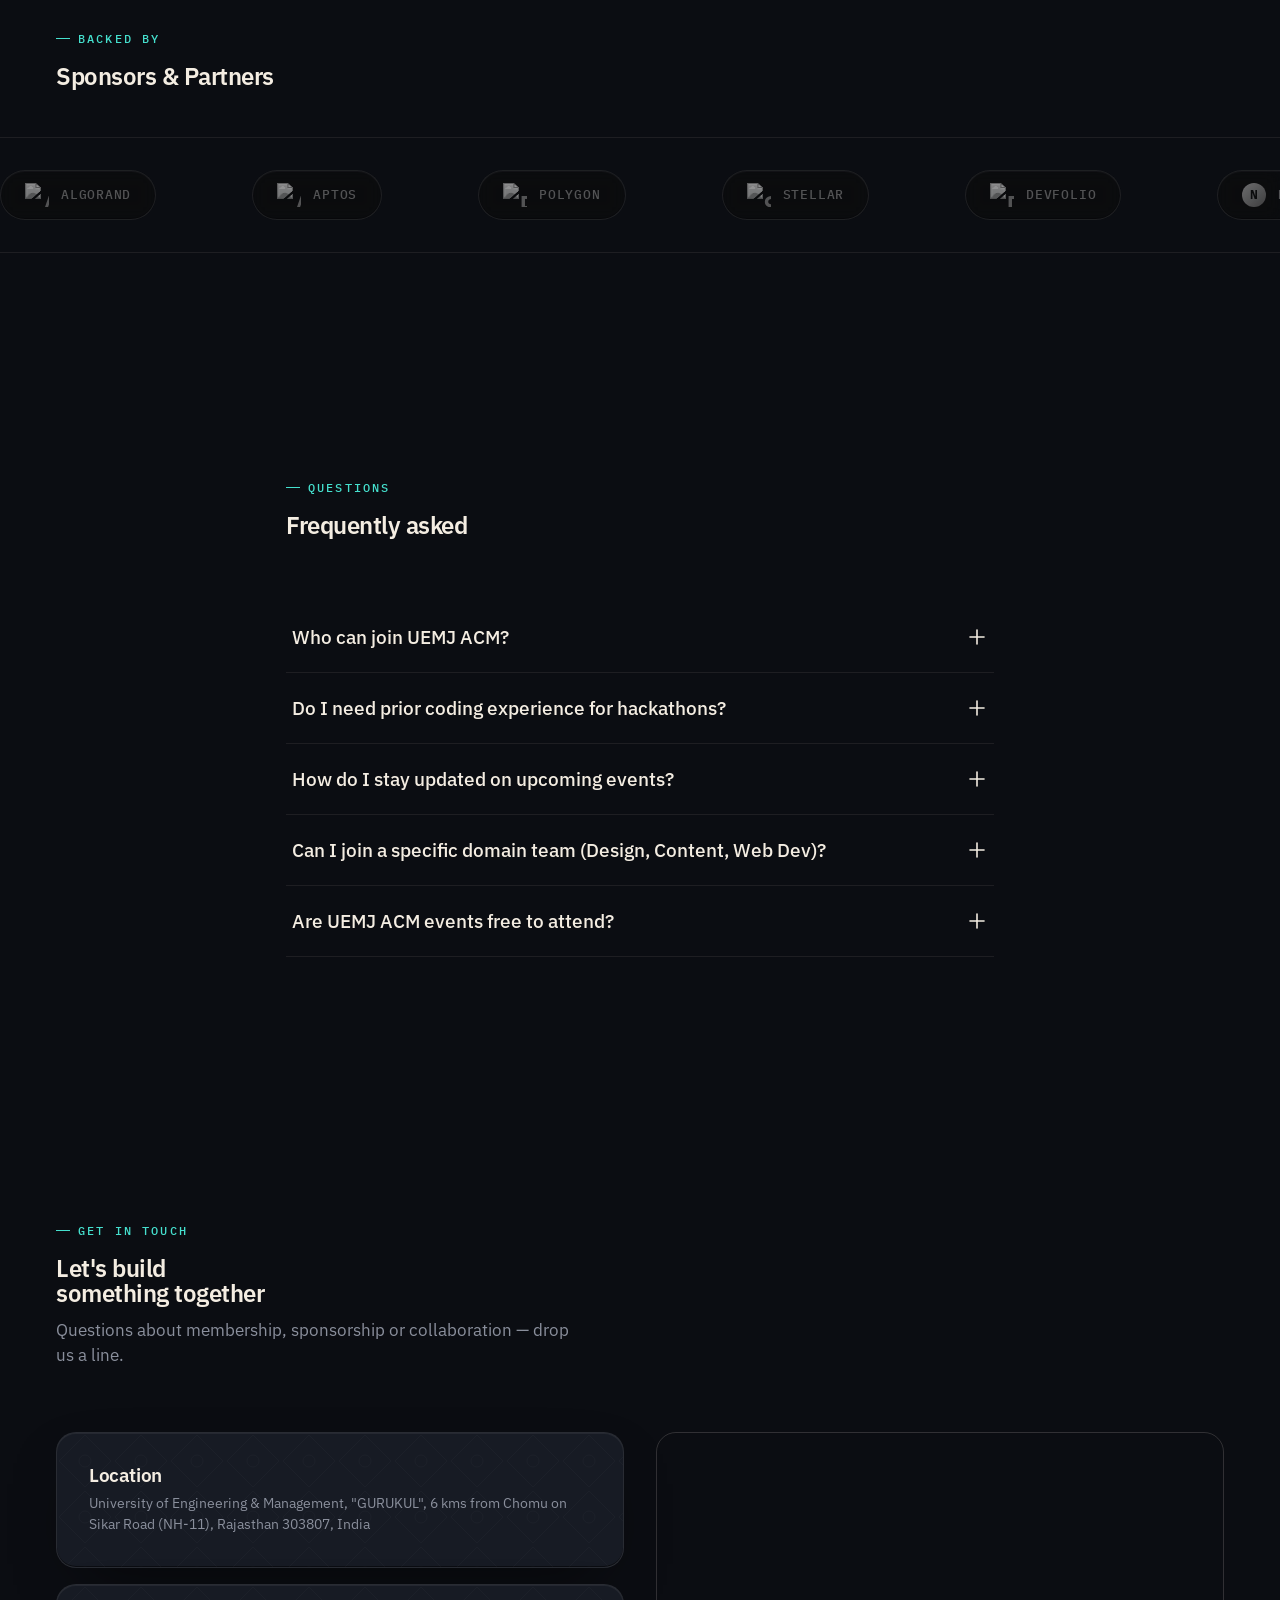
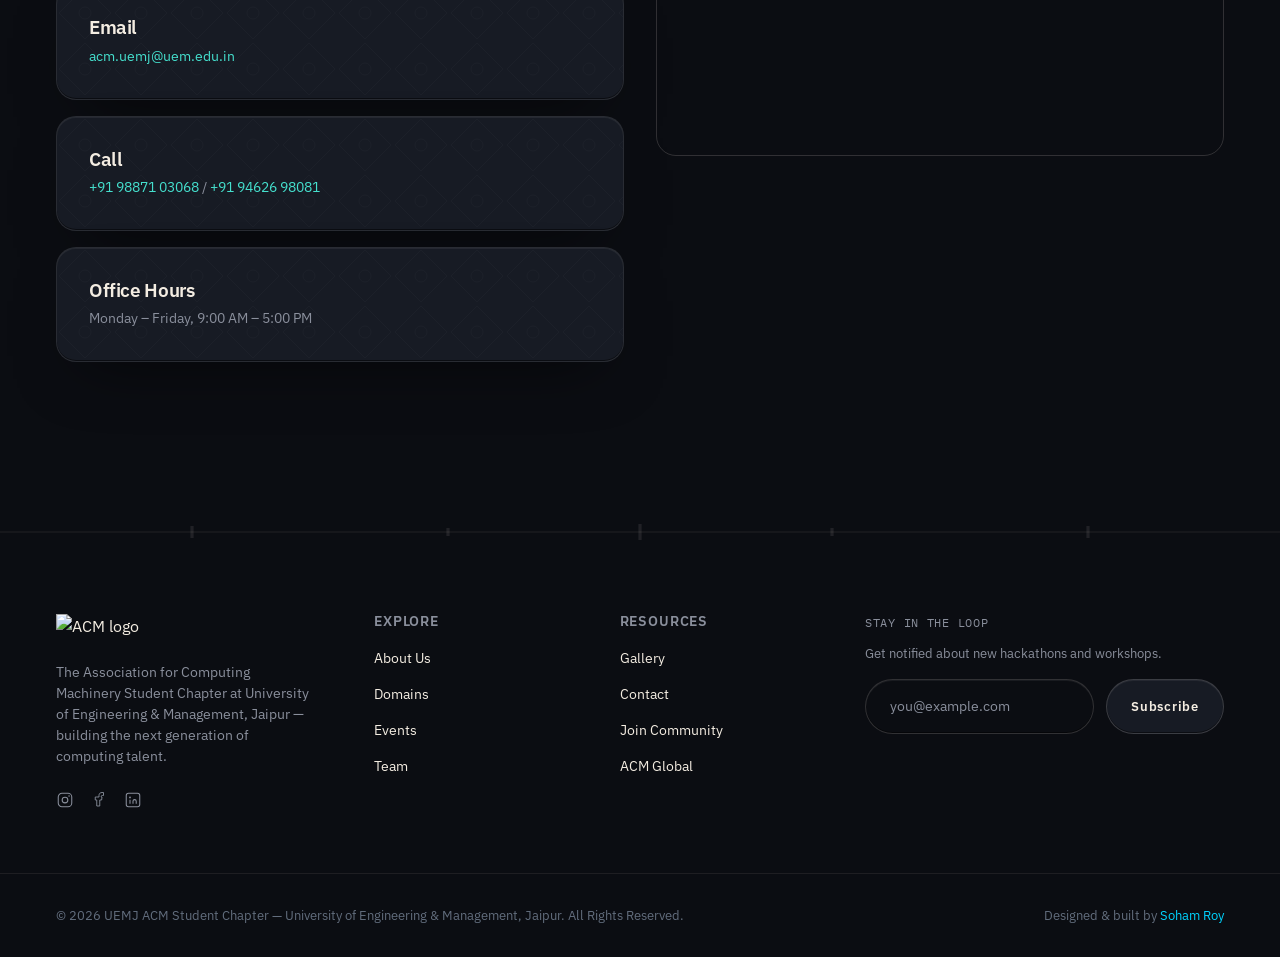
==== commit 7e76715d: "Update website" ====
--- a/index.html
+++ b/index.html
@@ -379,7 +379,7 @@
             <div class="c-monogram" aria-hidden="true">RB</div>
             <div>
               <p class="s-events__speaker-label">Chapter Chair</p>
-              <p class="s-events__speaker-name">Rakesh Bangra</p>
+              <p class="s-events__speaker-name">Aman Kumar</p>
             </div>
           </div>
         </article>
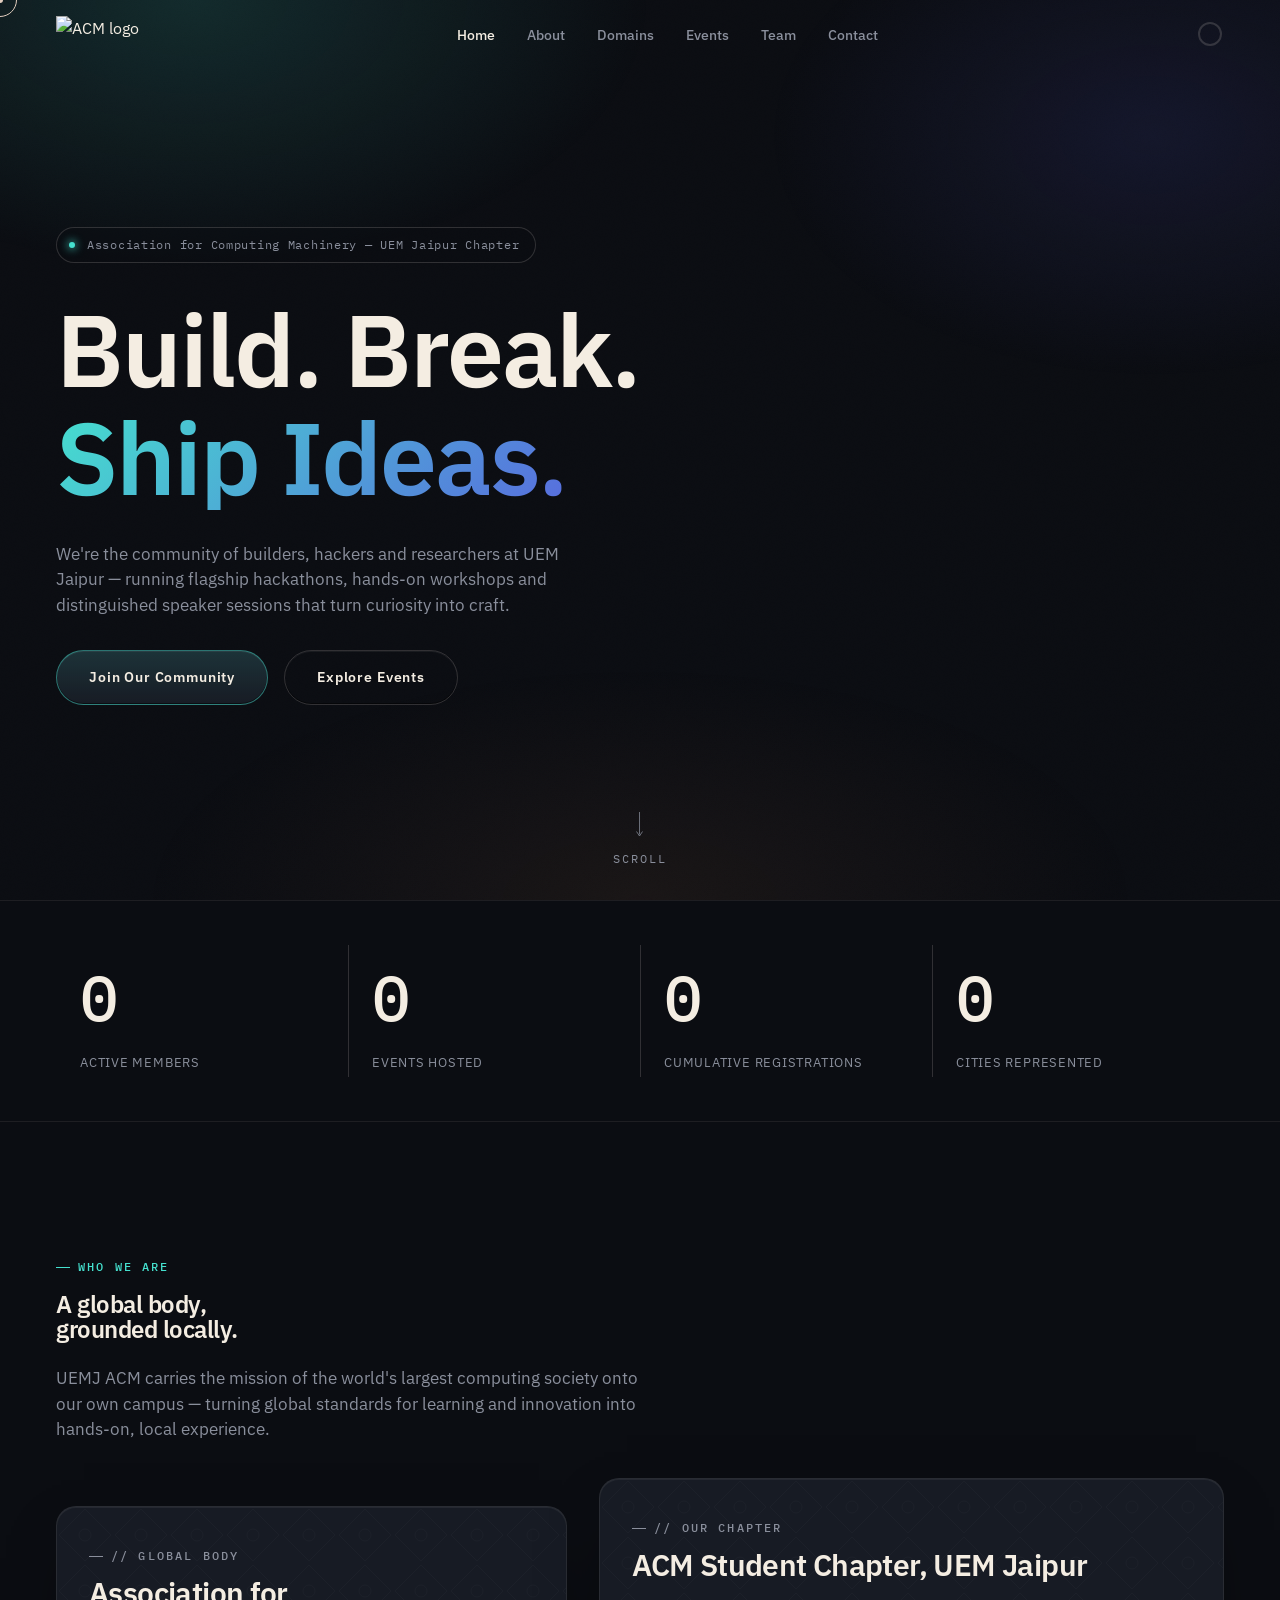
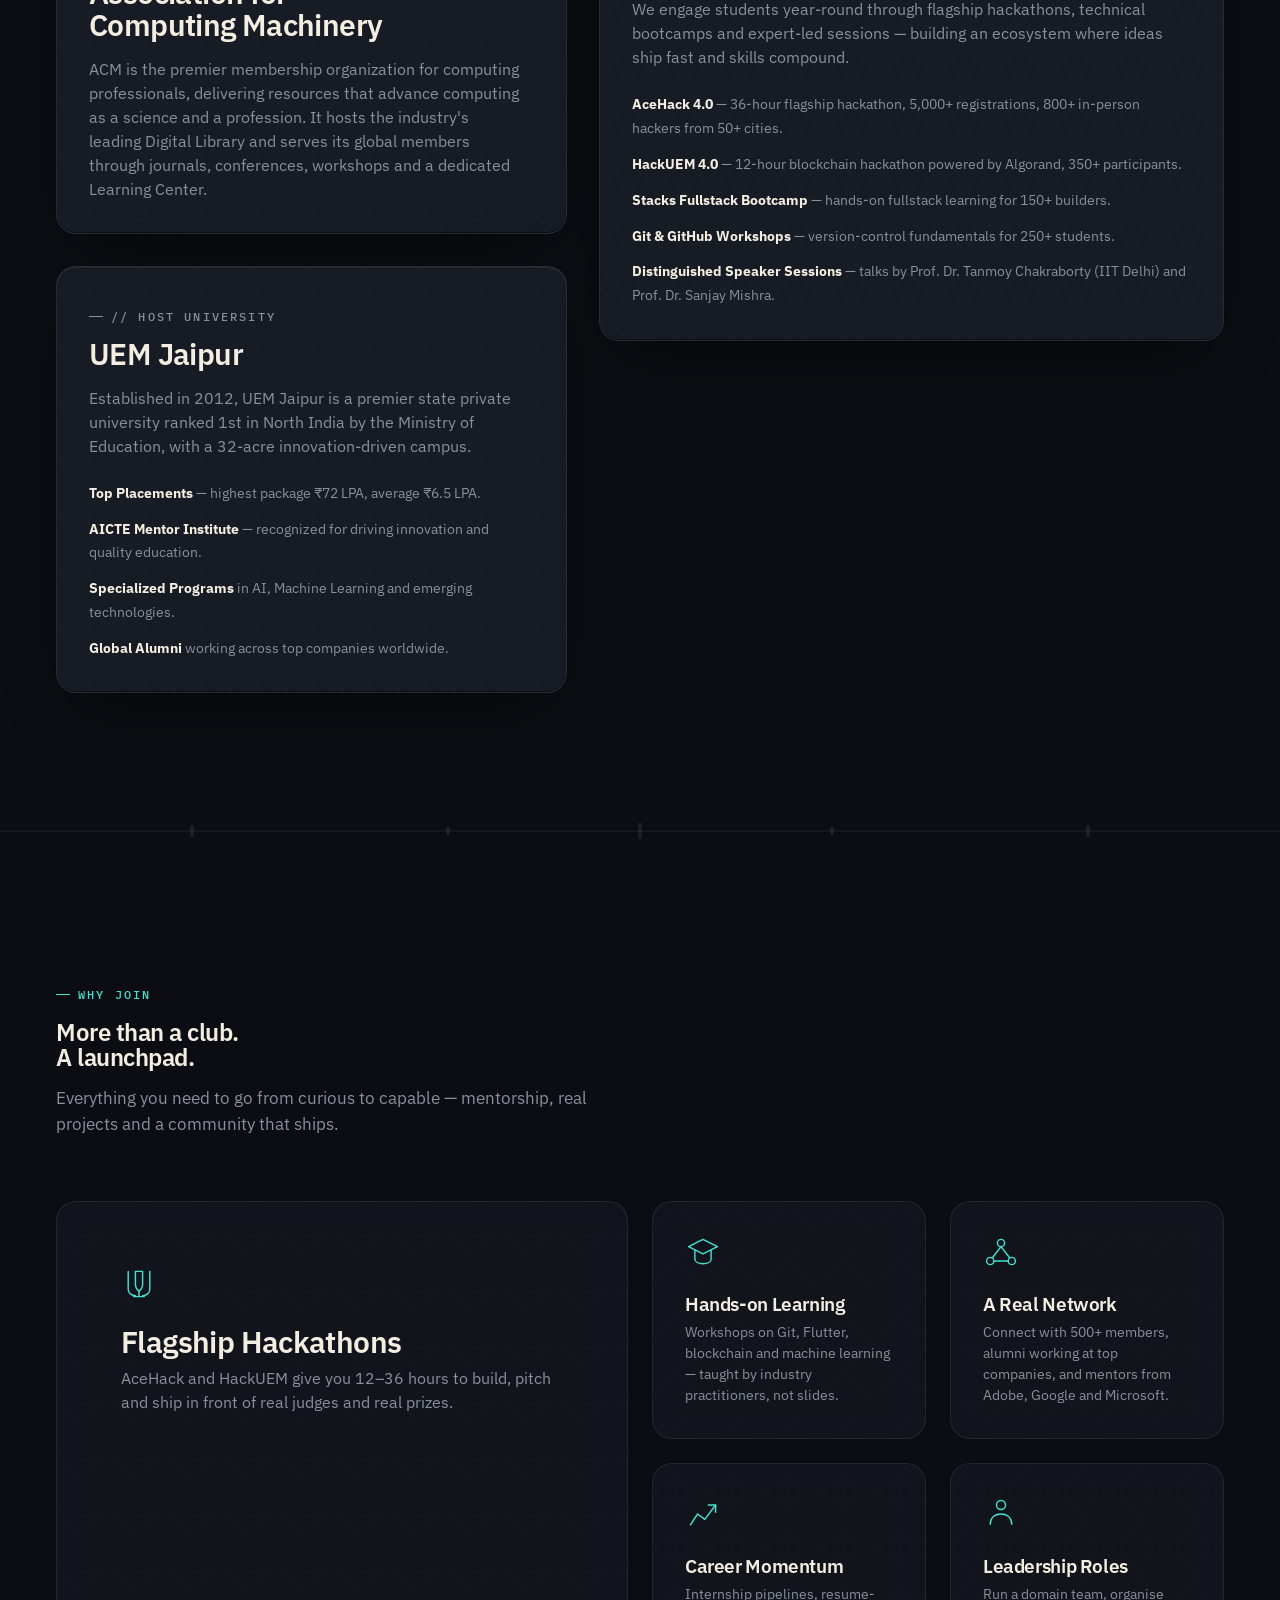
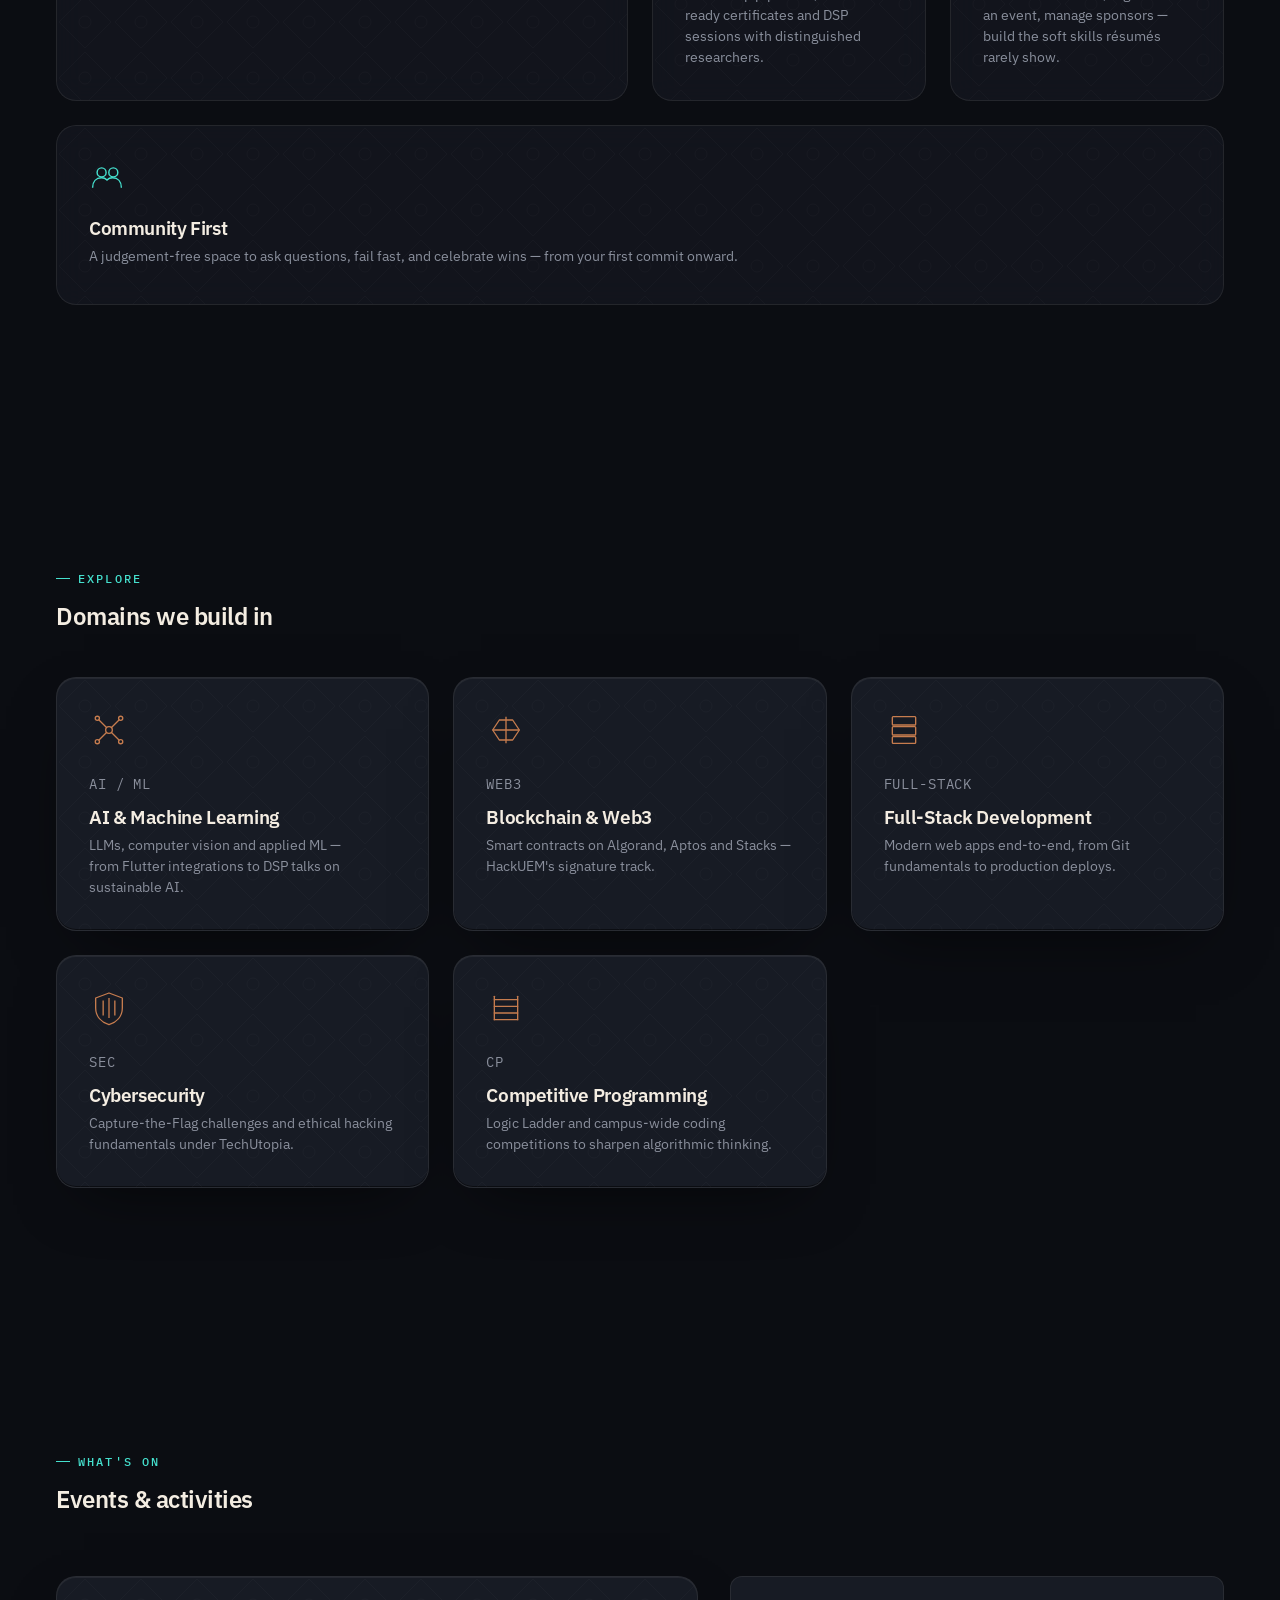
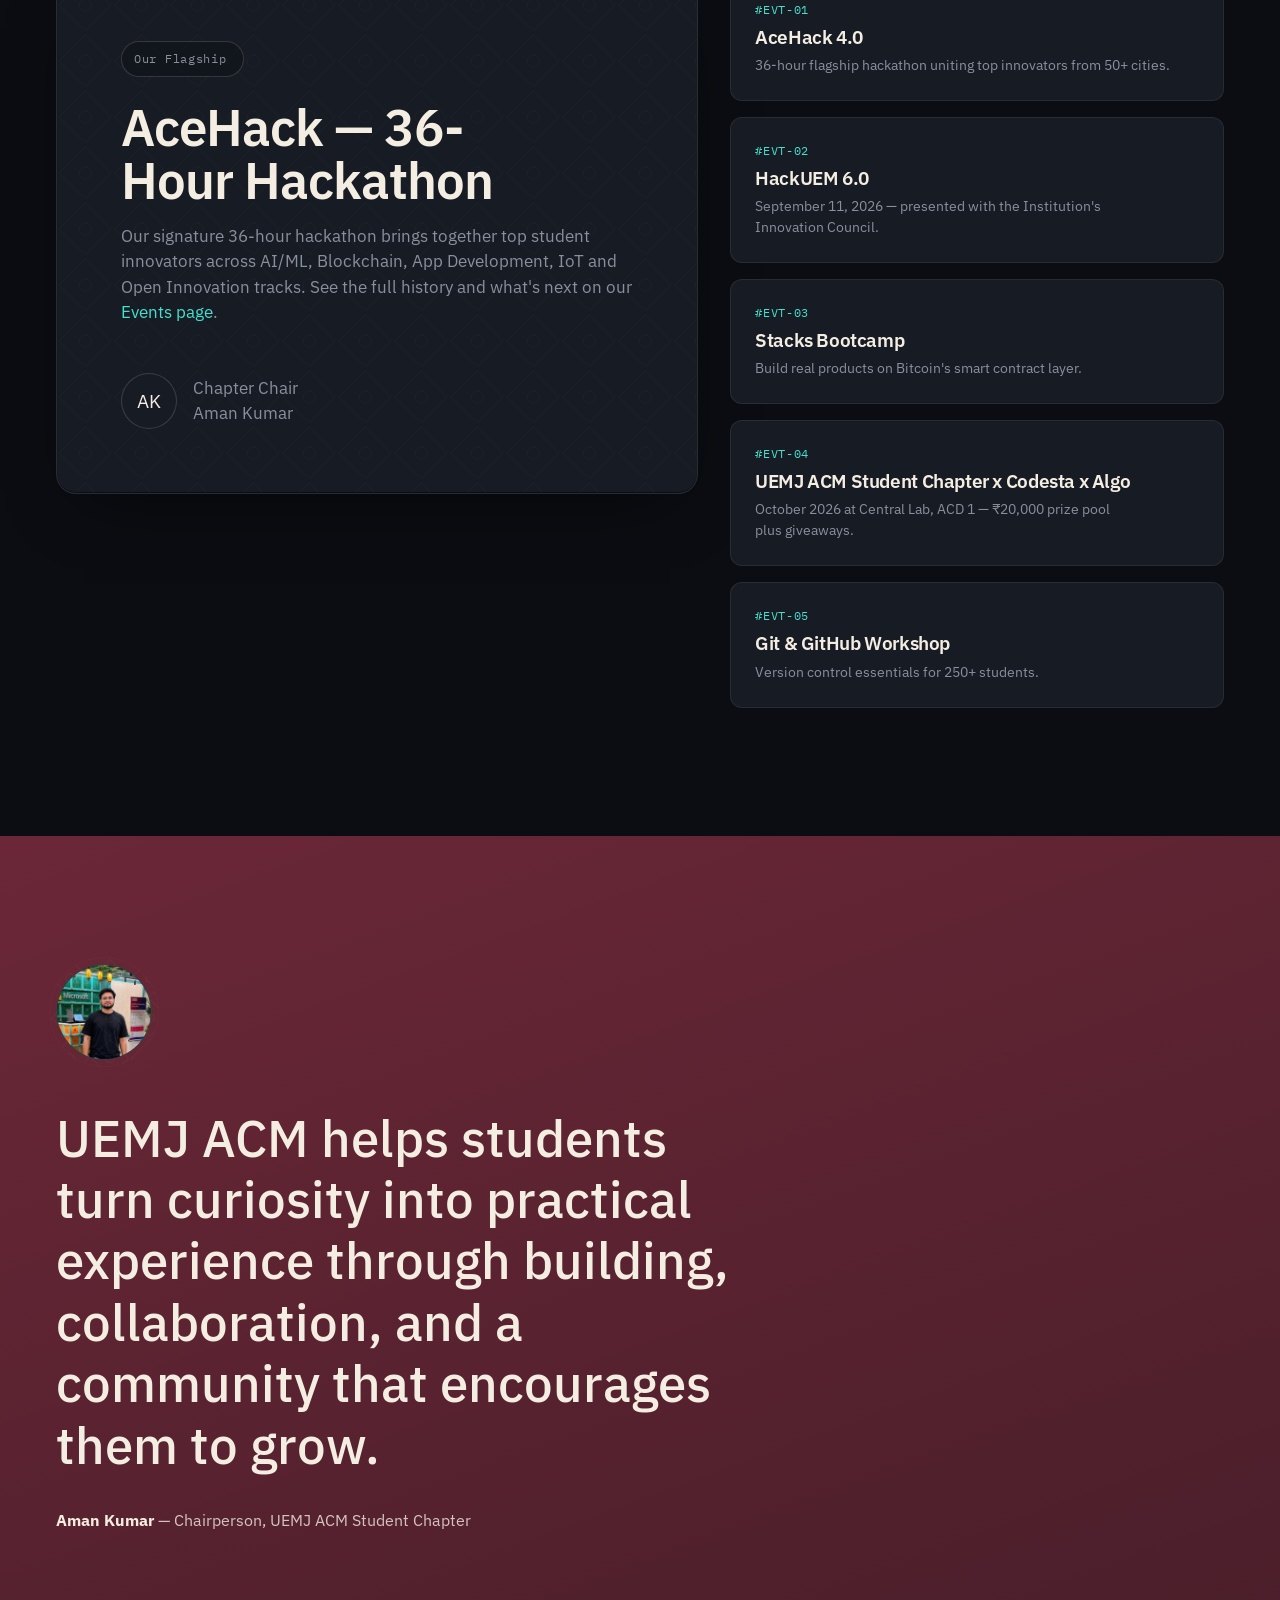
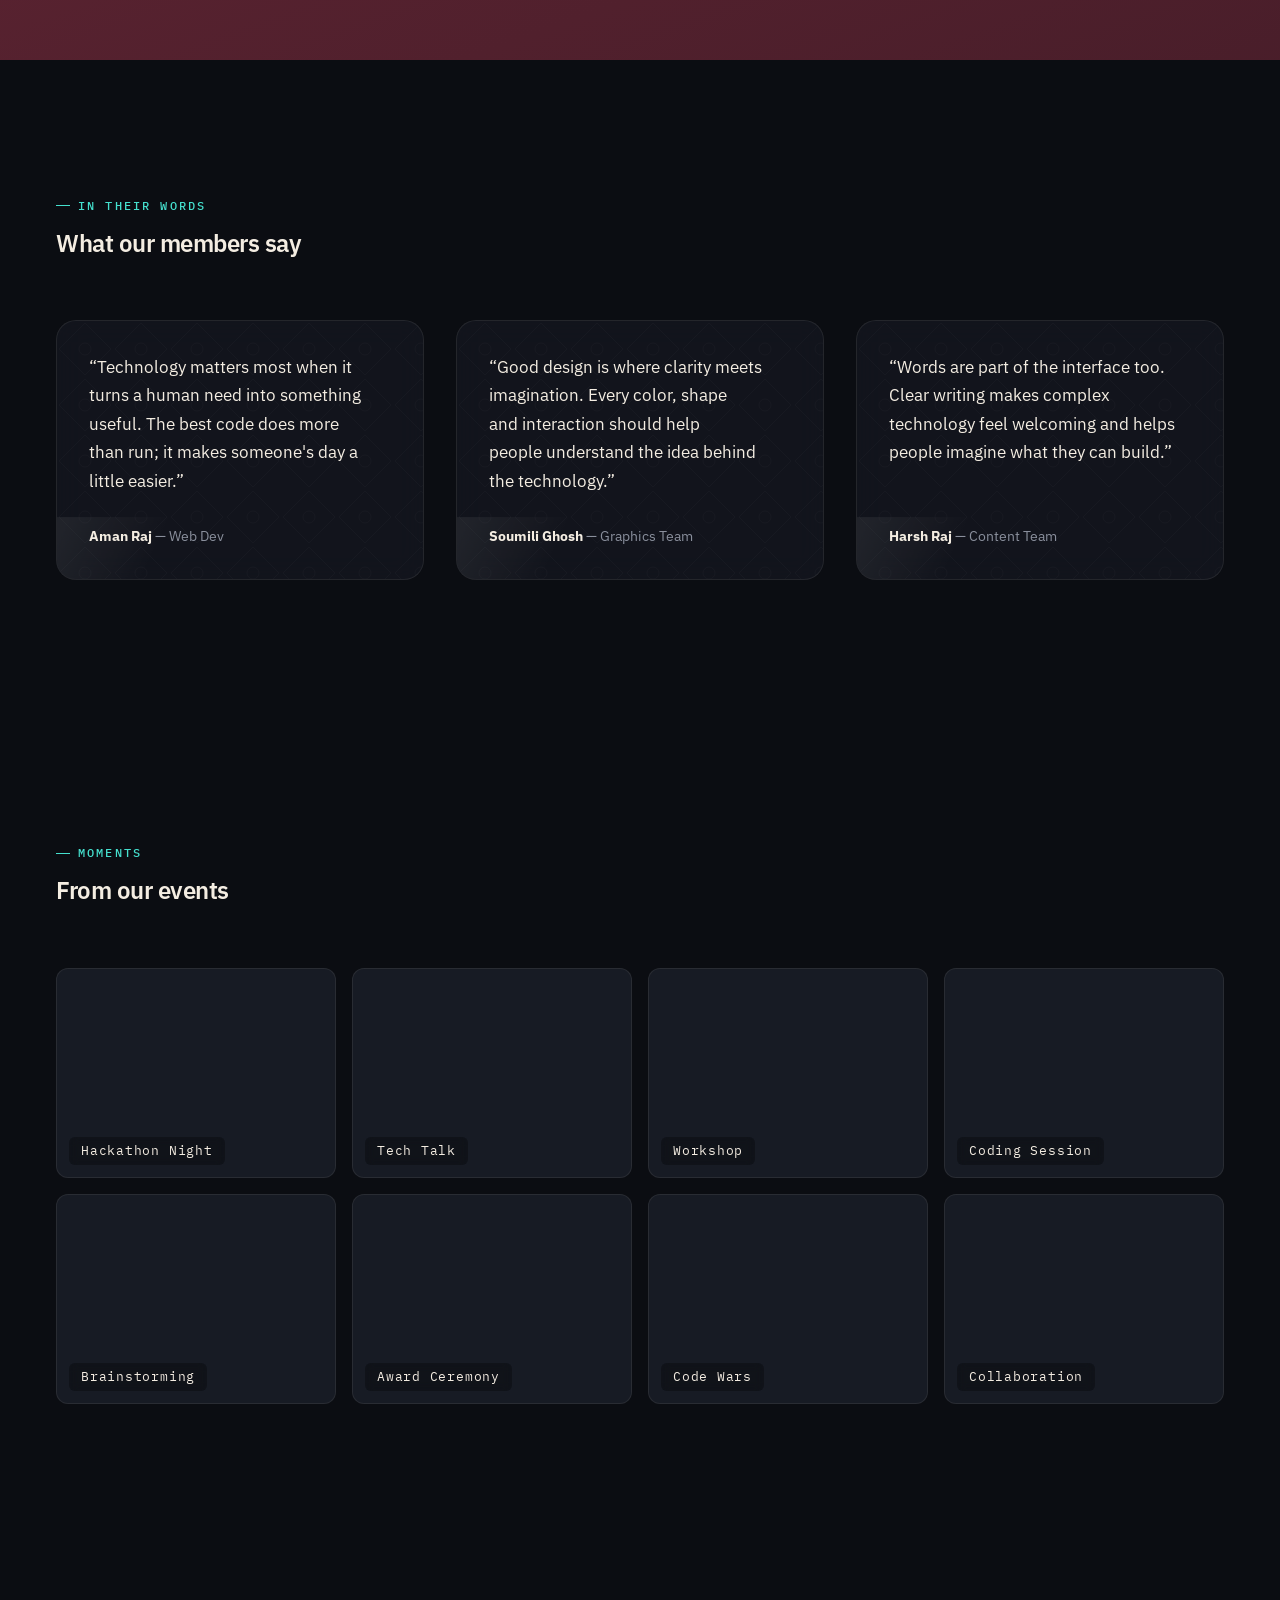
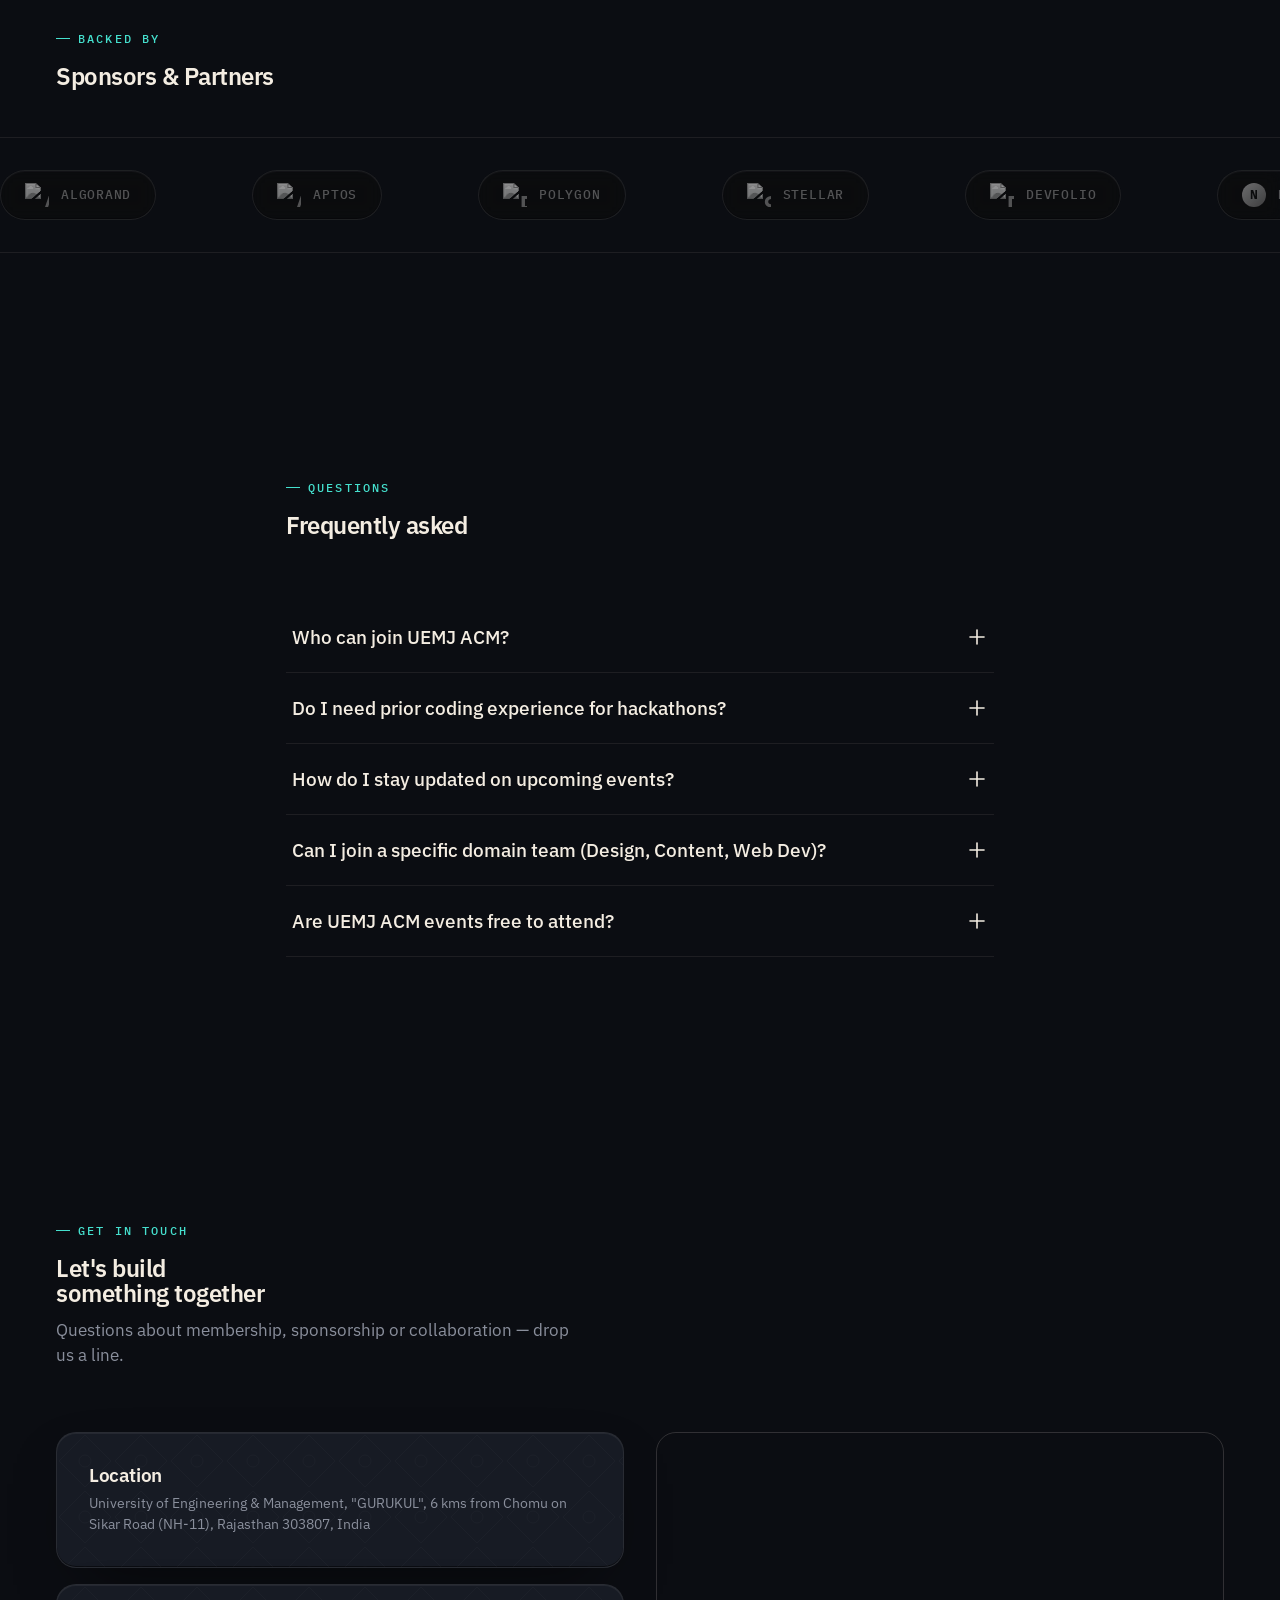
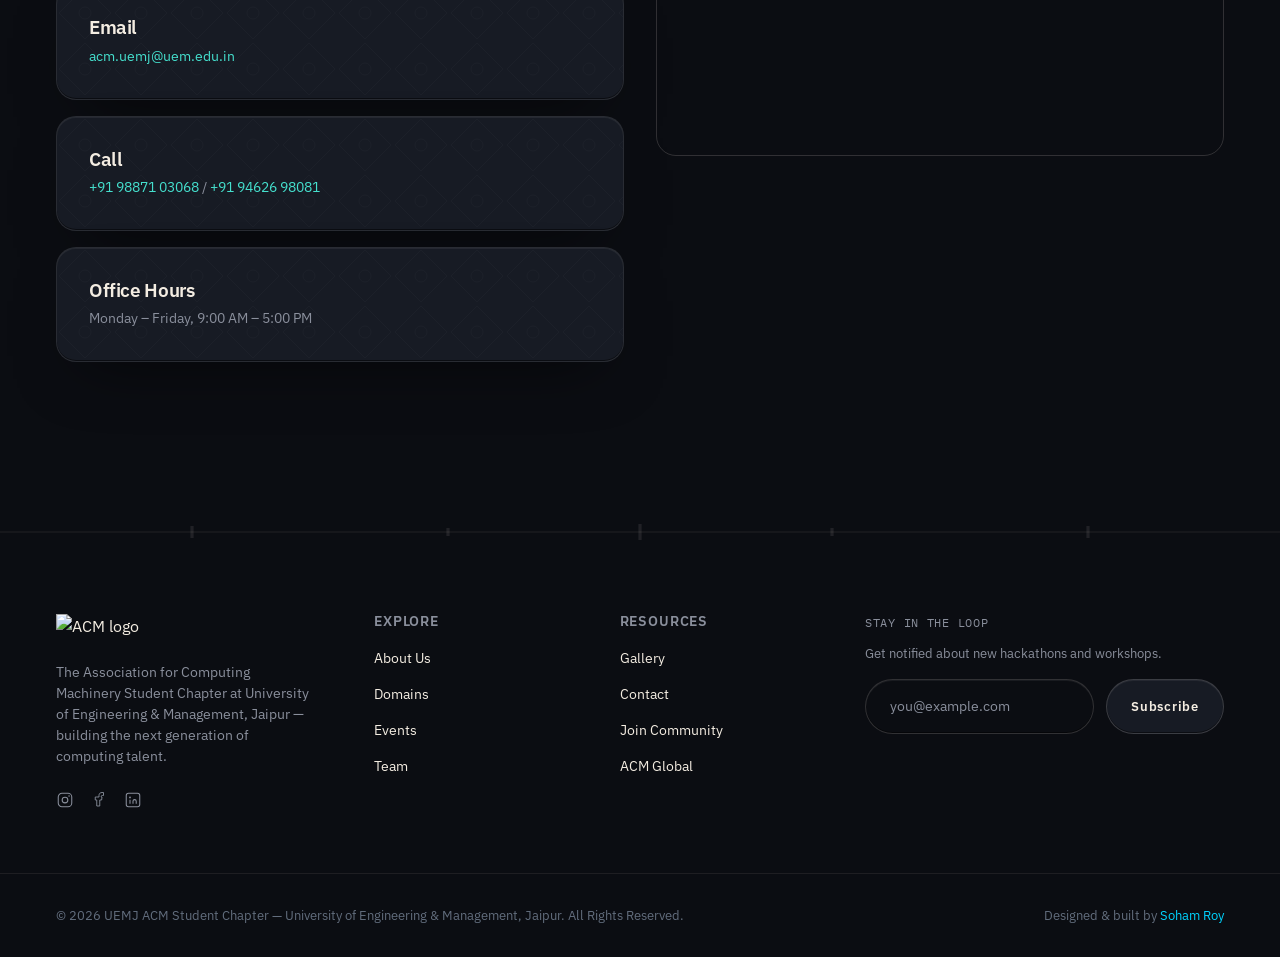
==== commit 07d70726: "Update index.html" ====
--- a/index.html
+++ b/index.html
@@ -376,7 +376,7 @@
           <h3>AceHack — 36-Hour Hackathon</h3>
           <p>Our signature 36-hour hackathon brings together top student innovators across AI/ML, Blockchain, App Development, IoT and Open Innovation tracks. See the full history and what's next on our <a href="event.html">Events page</a>.</p>
           <div class="s-events__speaker">
-            <div class="c-monogram" aria-hidden="true">RB</div>
+            <div class="c-monogram" aria-hidden="true">AK</div>
             <div>
               <p class="s-events__speaker-label">Chapter Chair</p>
               <p class="s-events__speaker-name">Aman Kumar</p>
